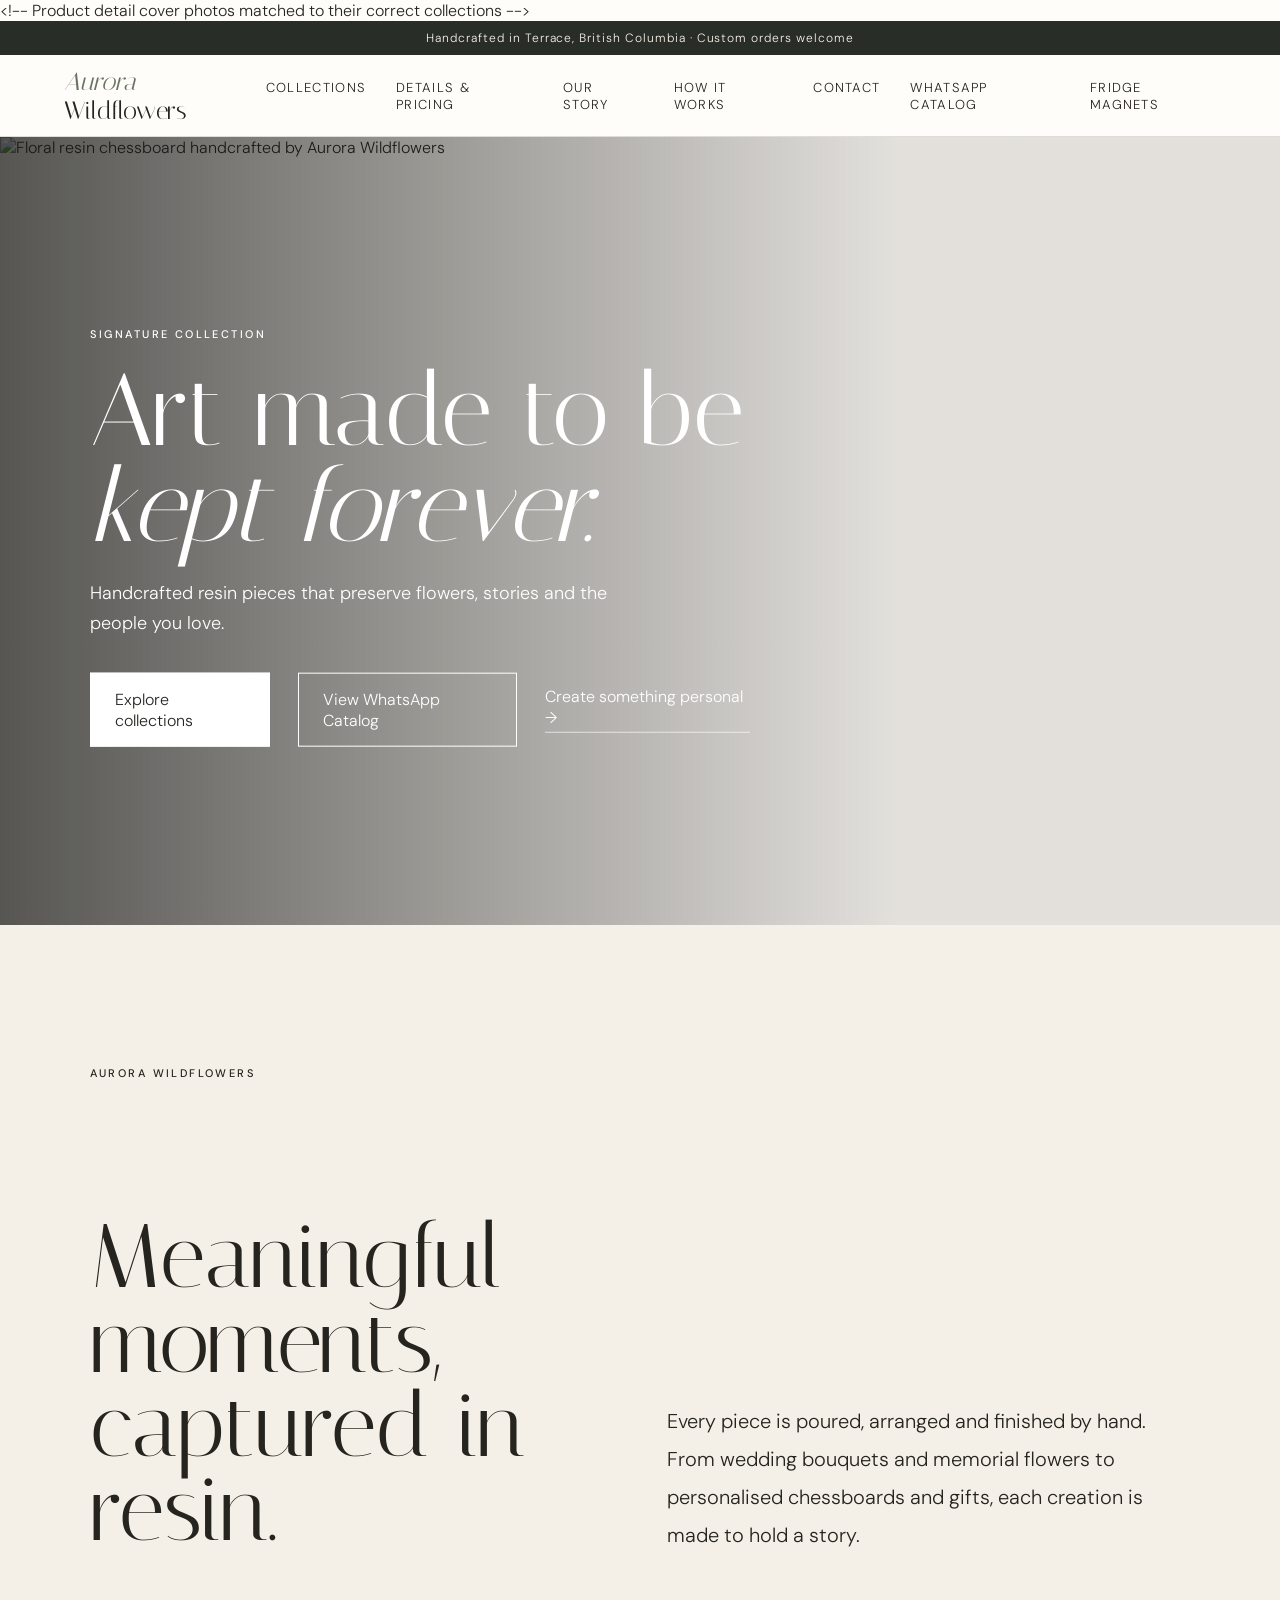
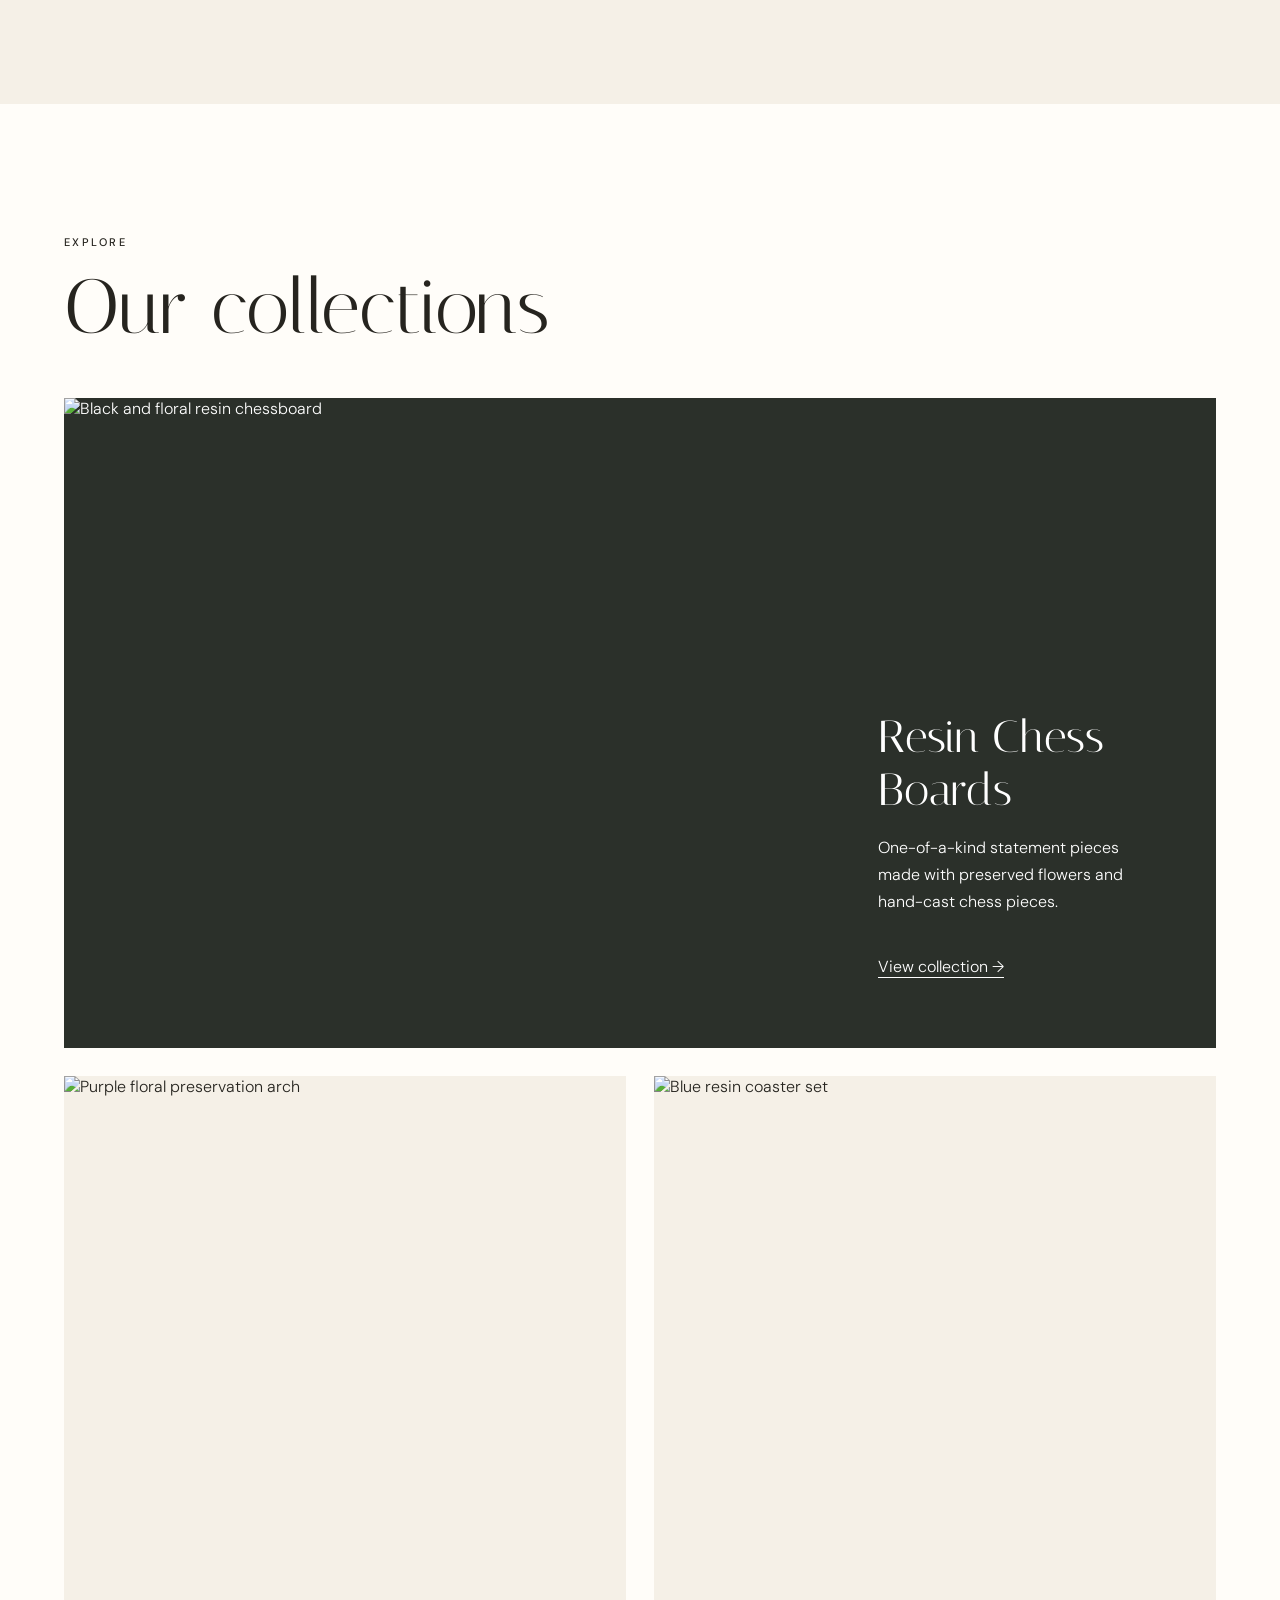
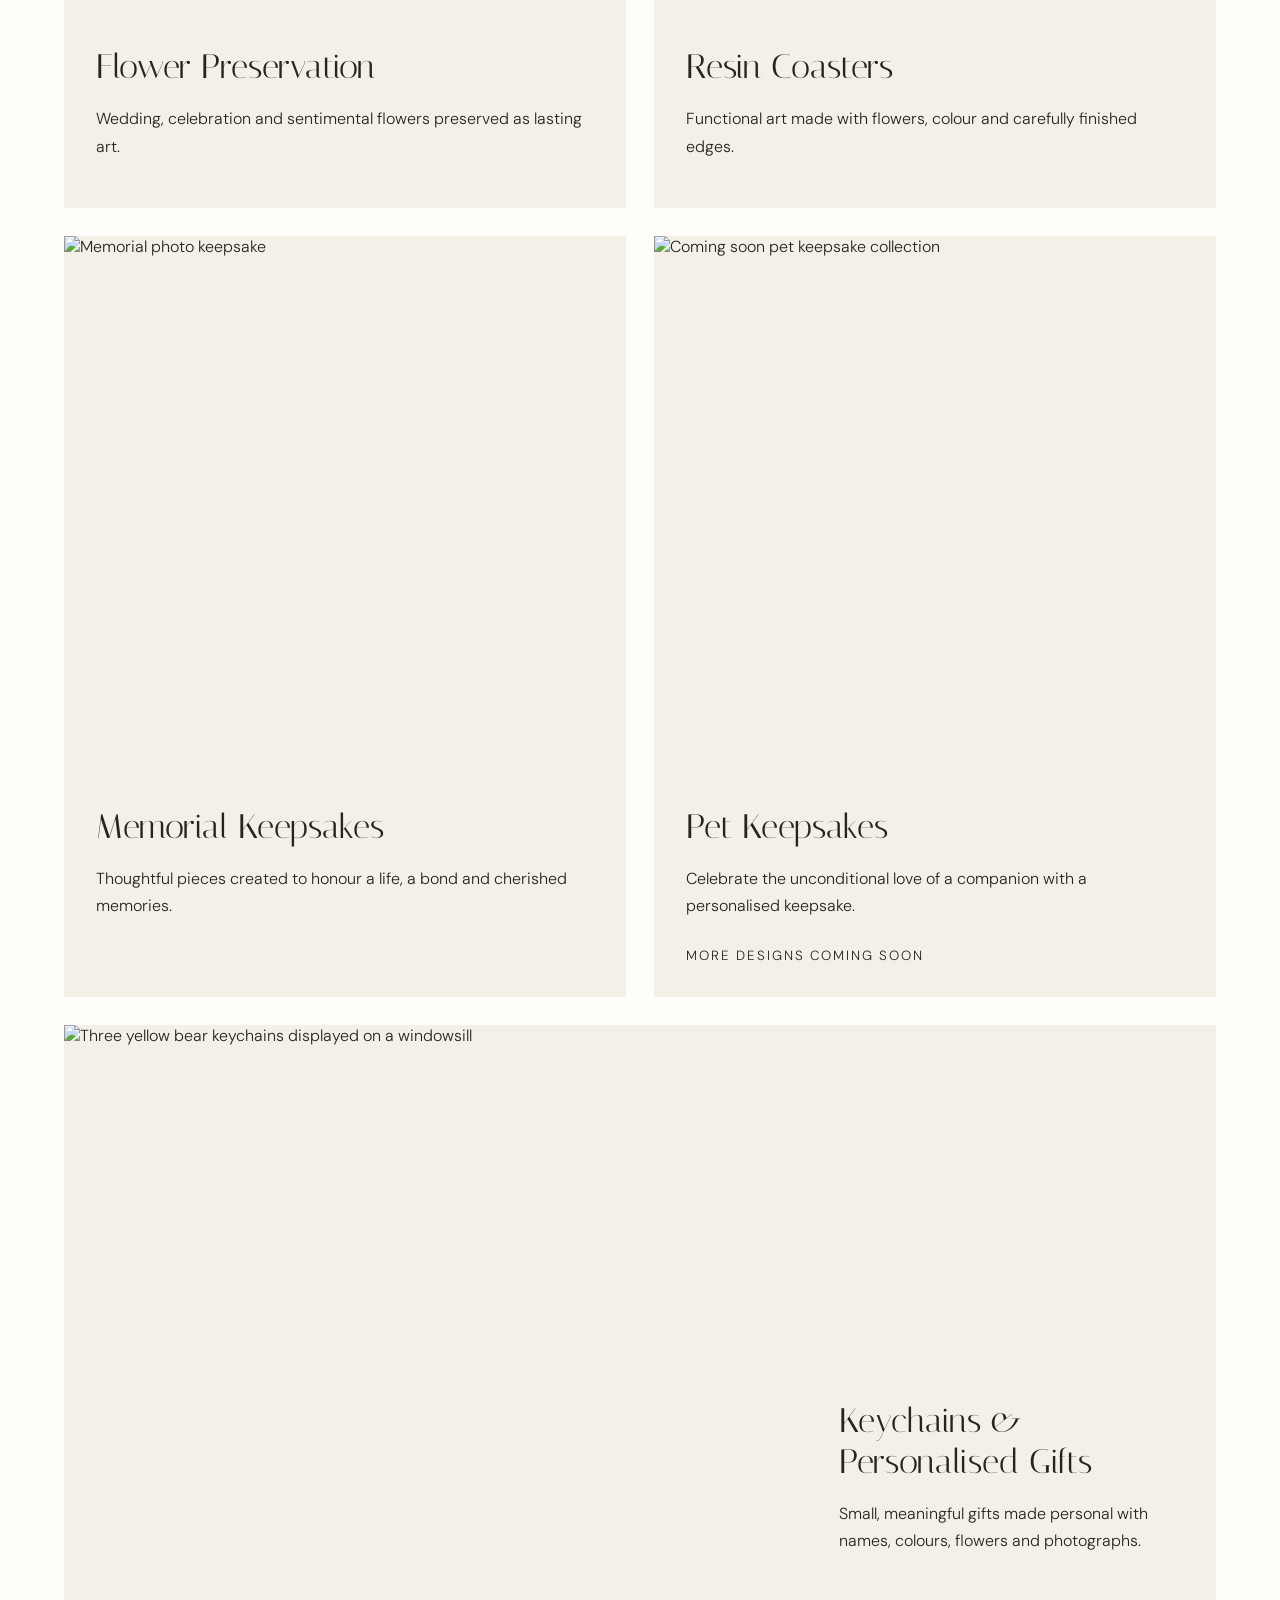
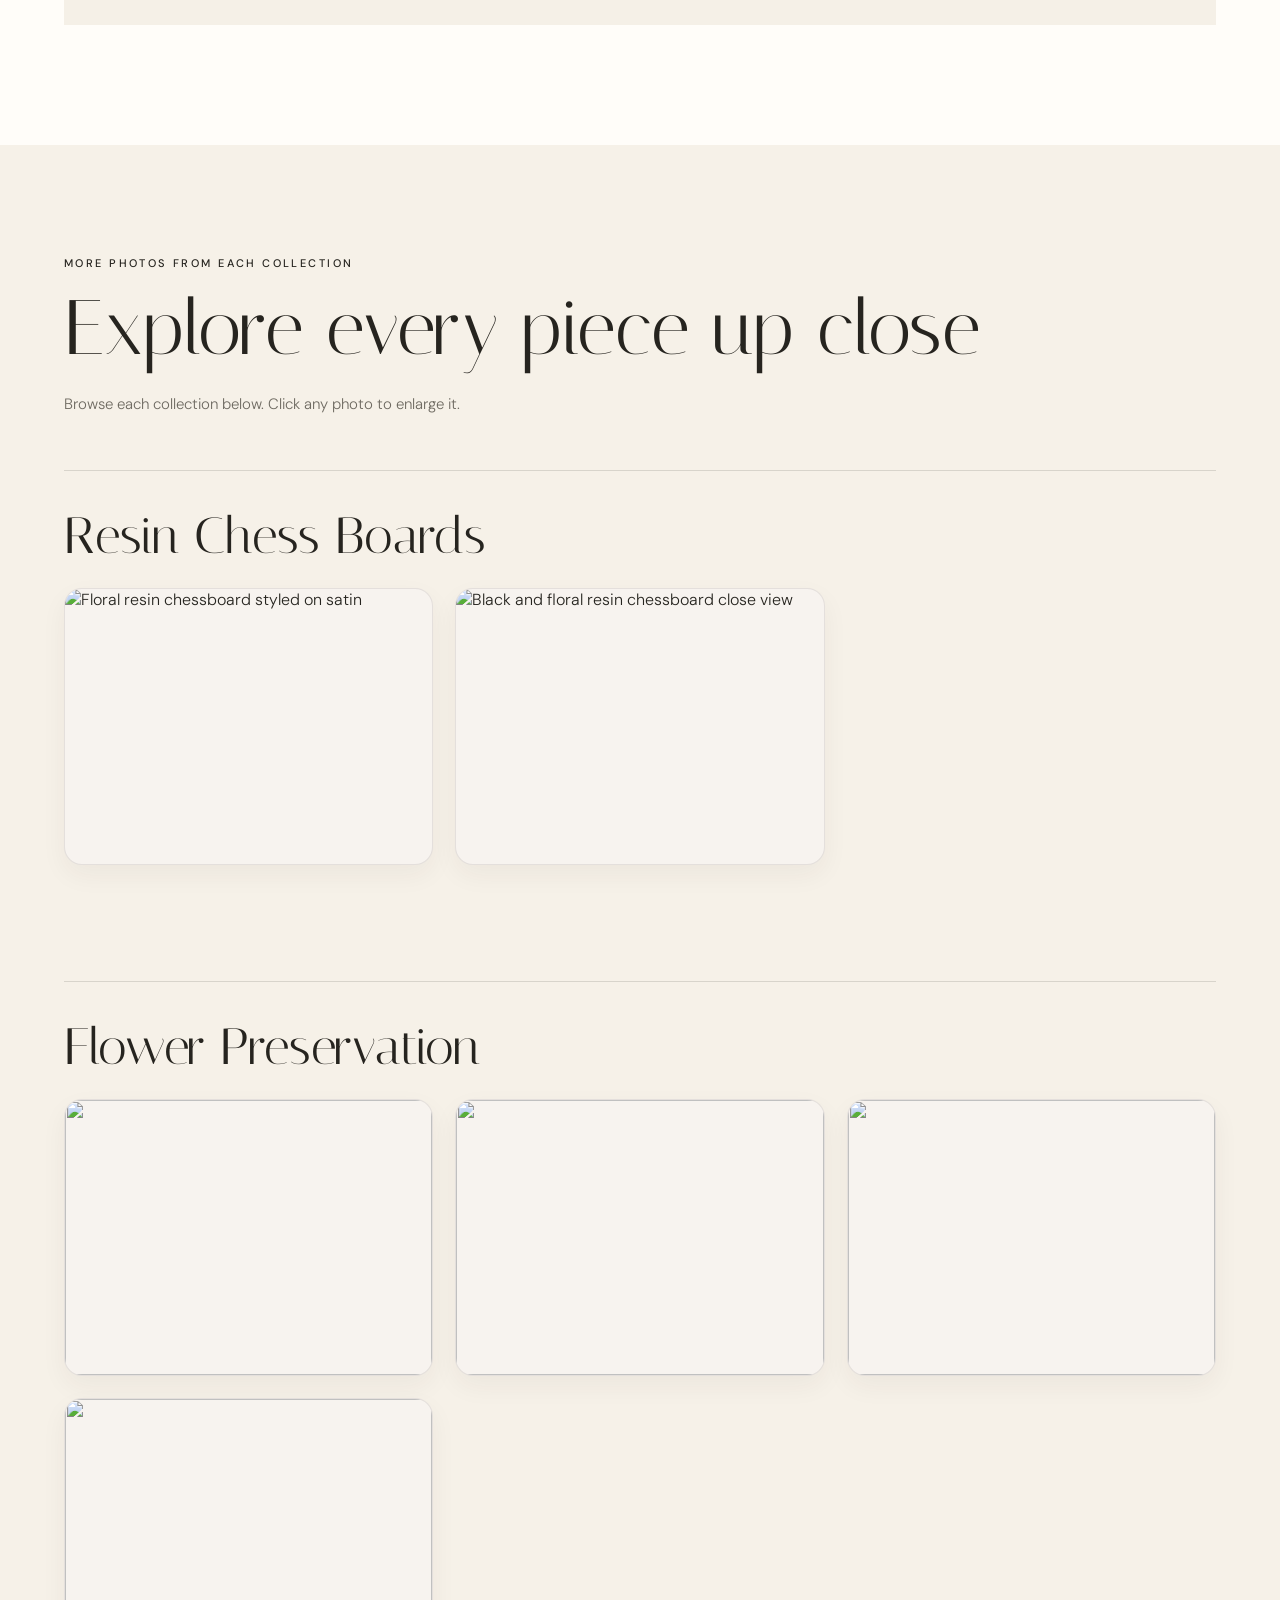
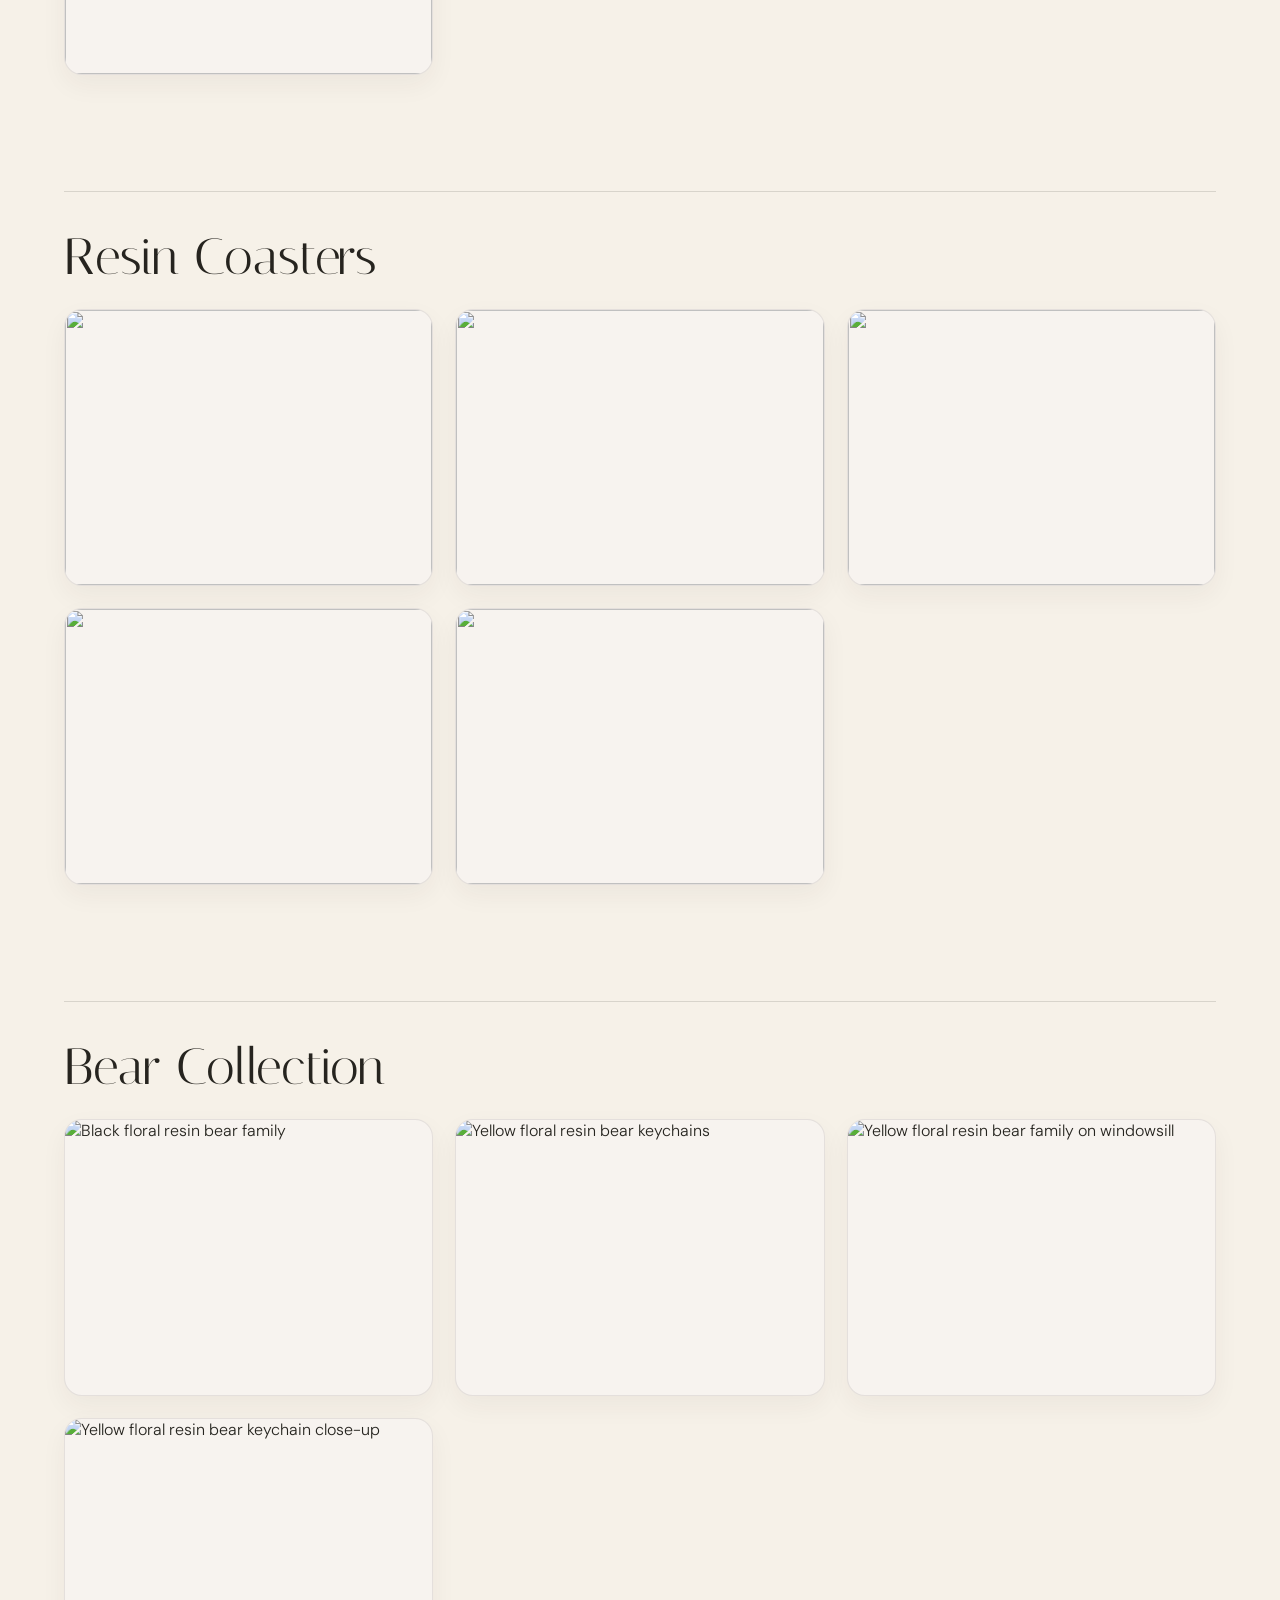
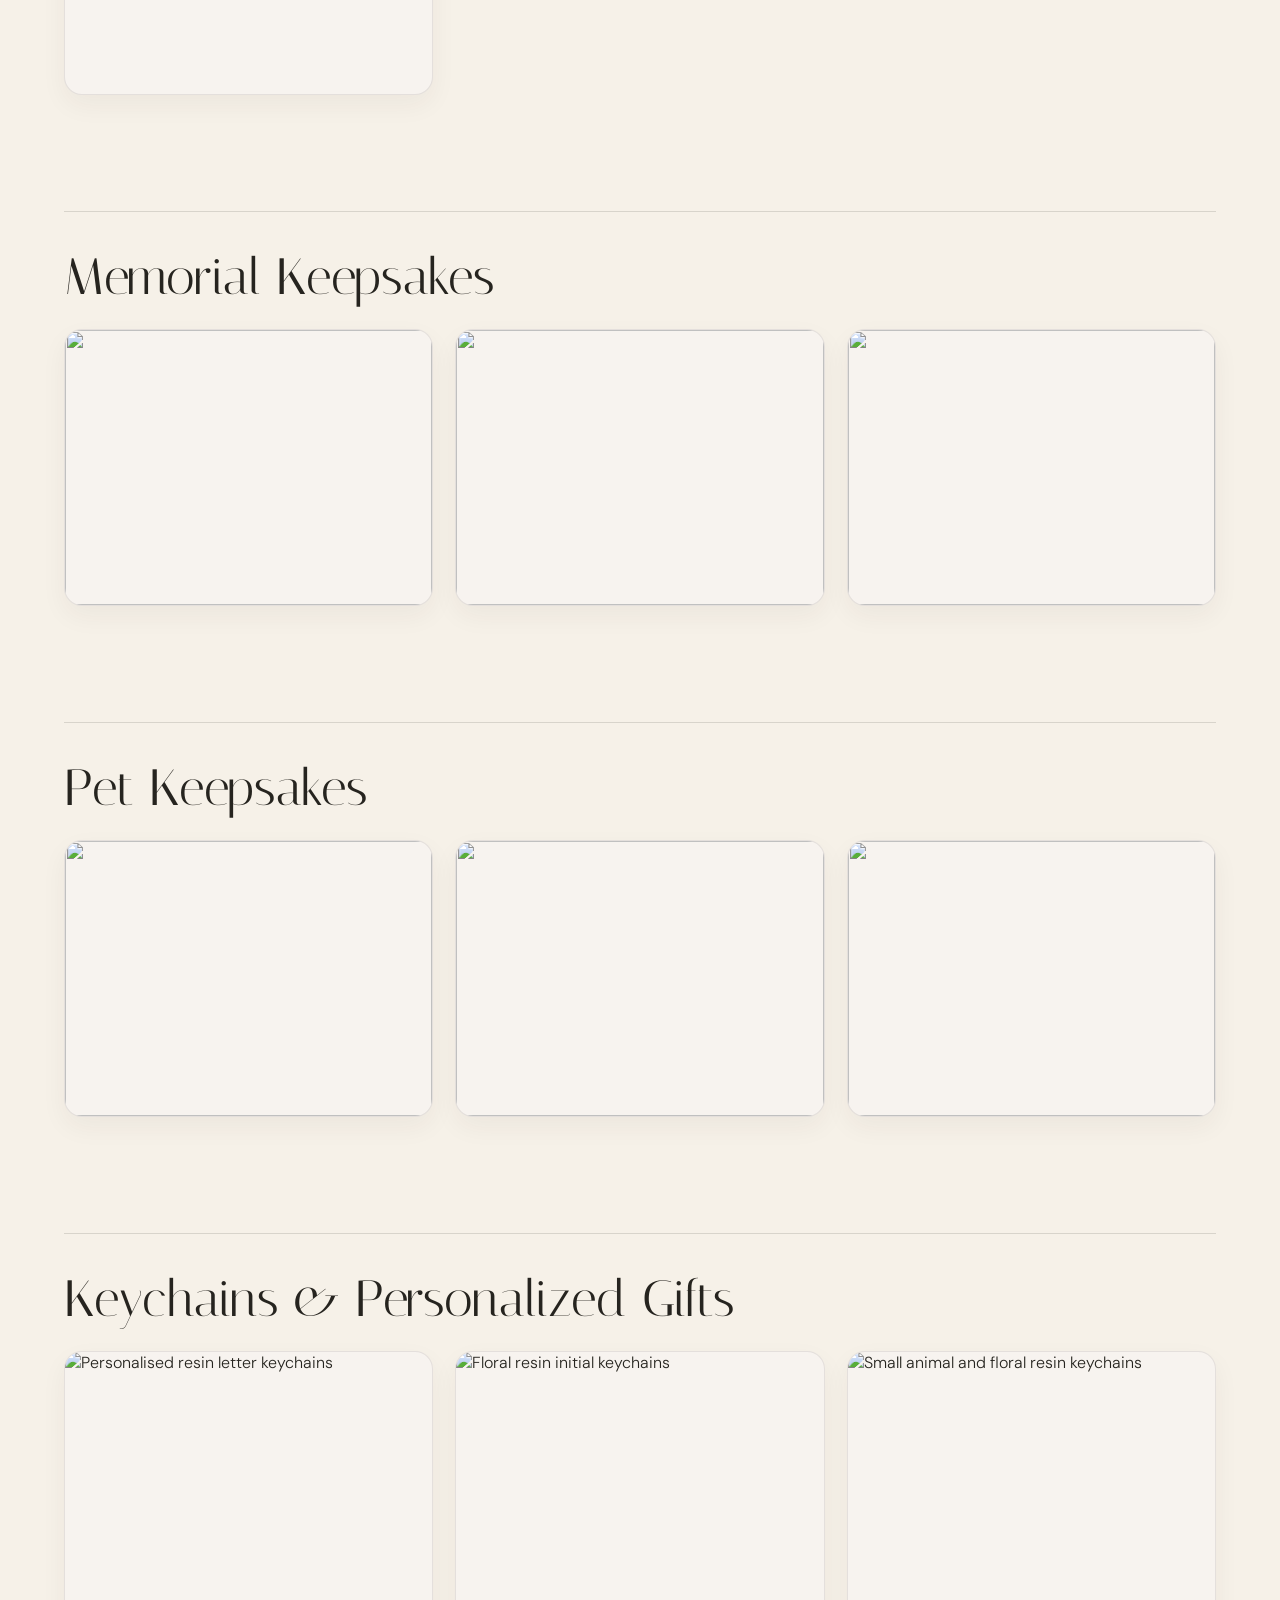
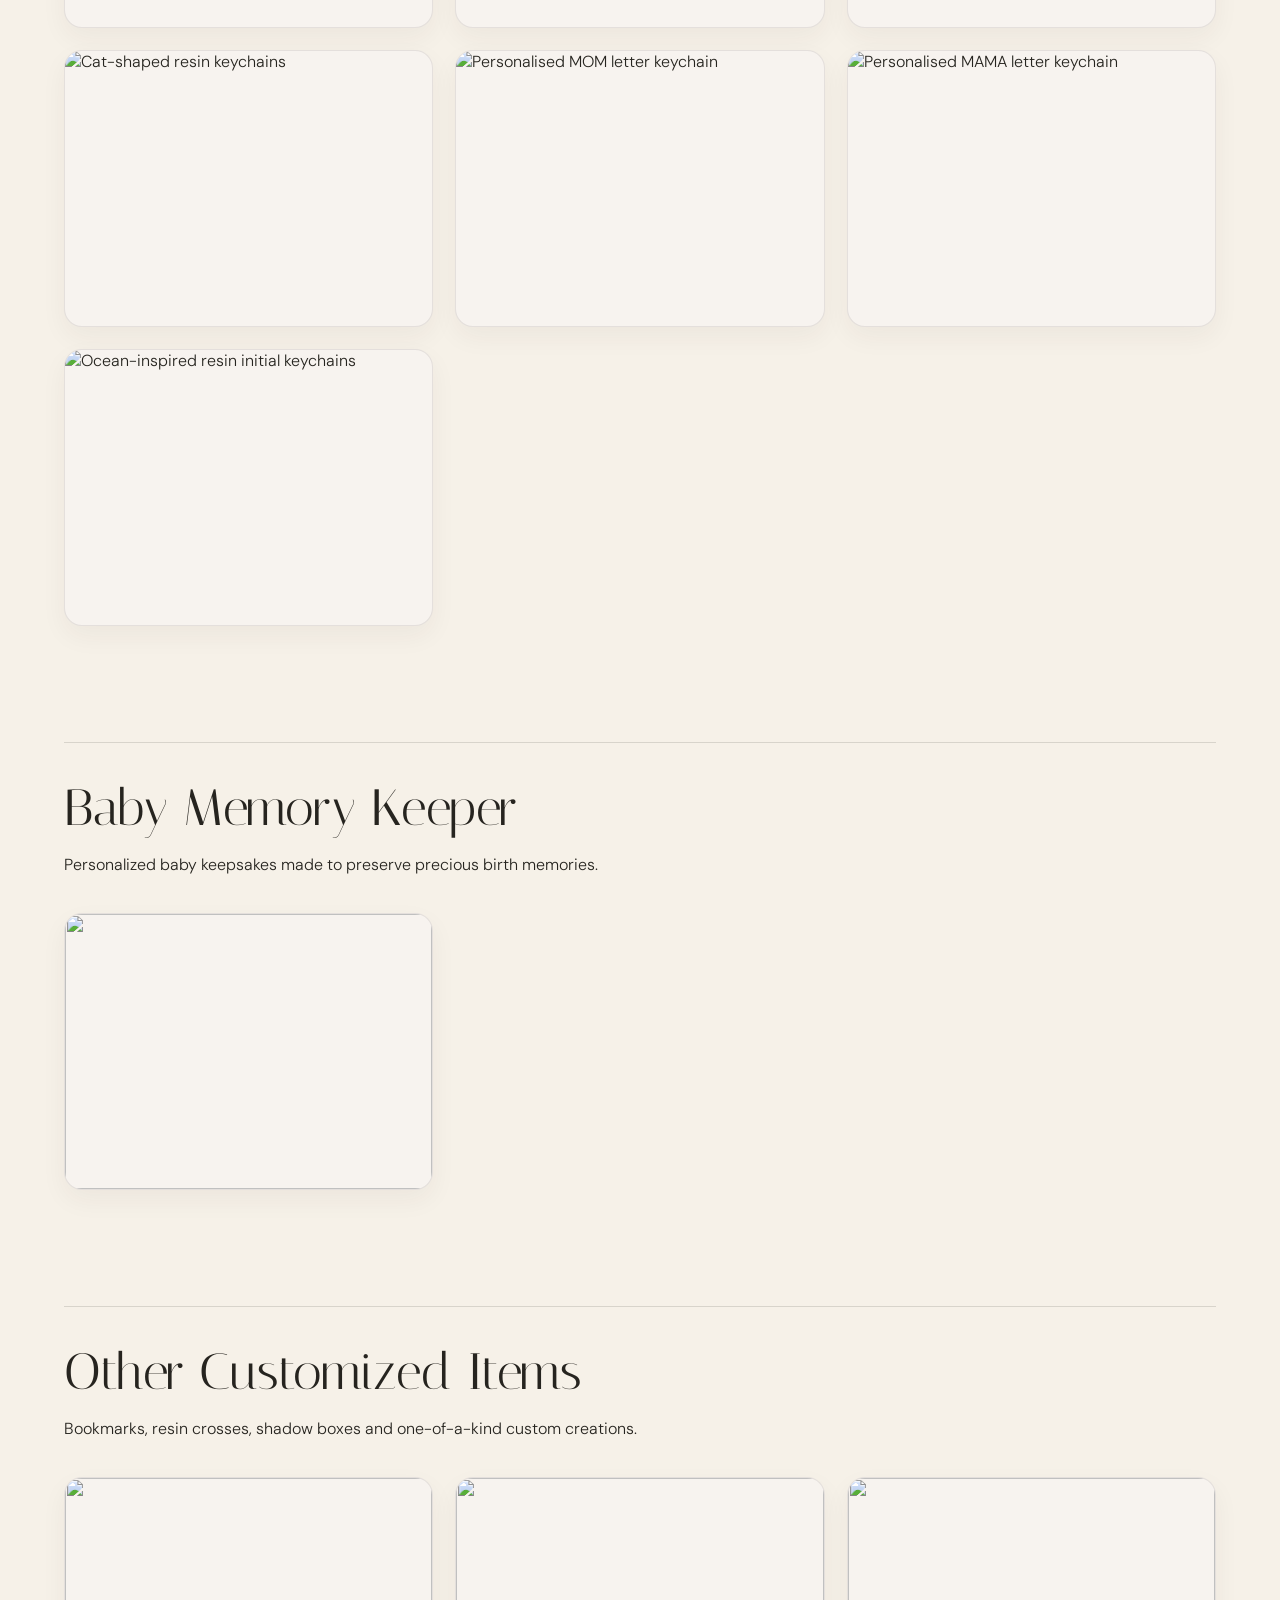
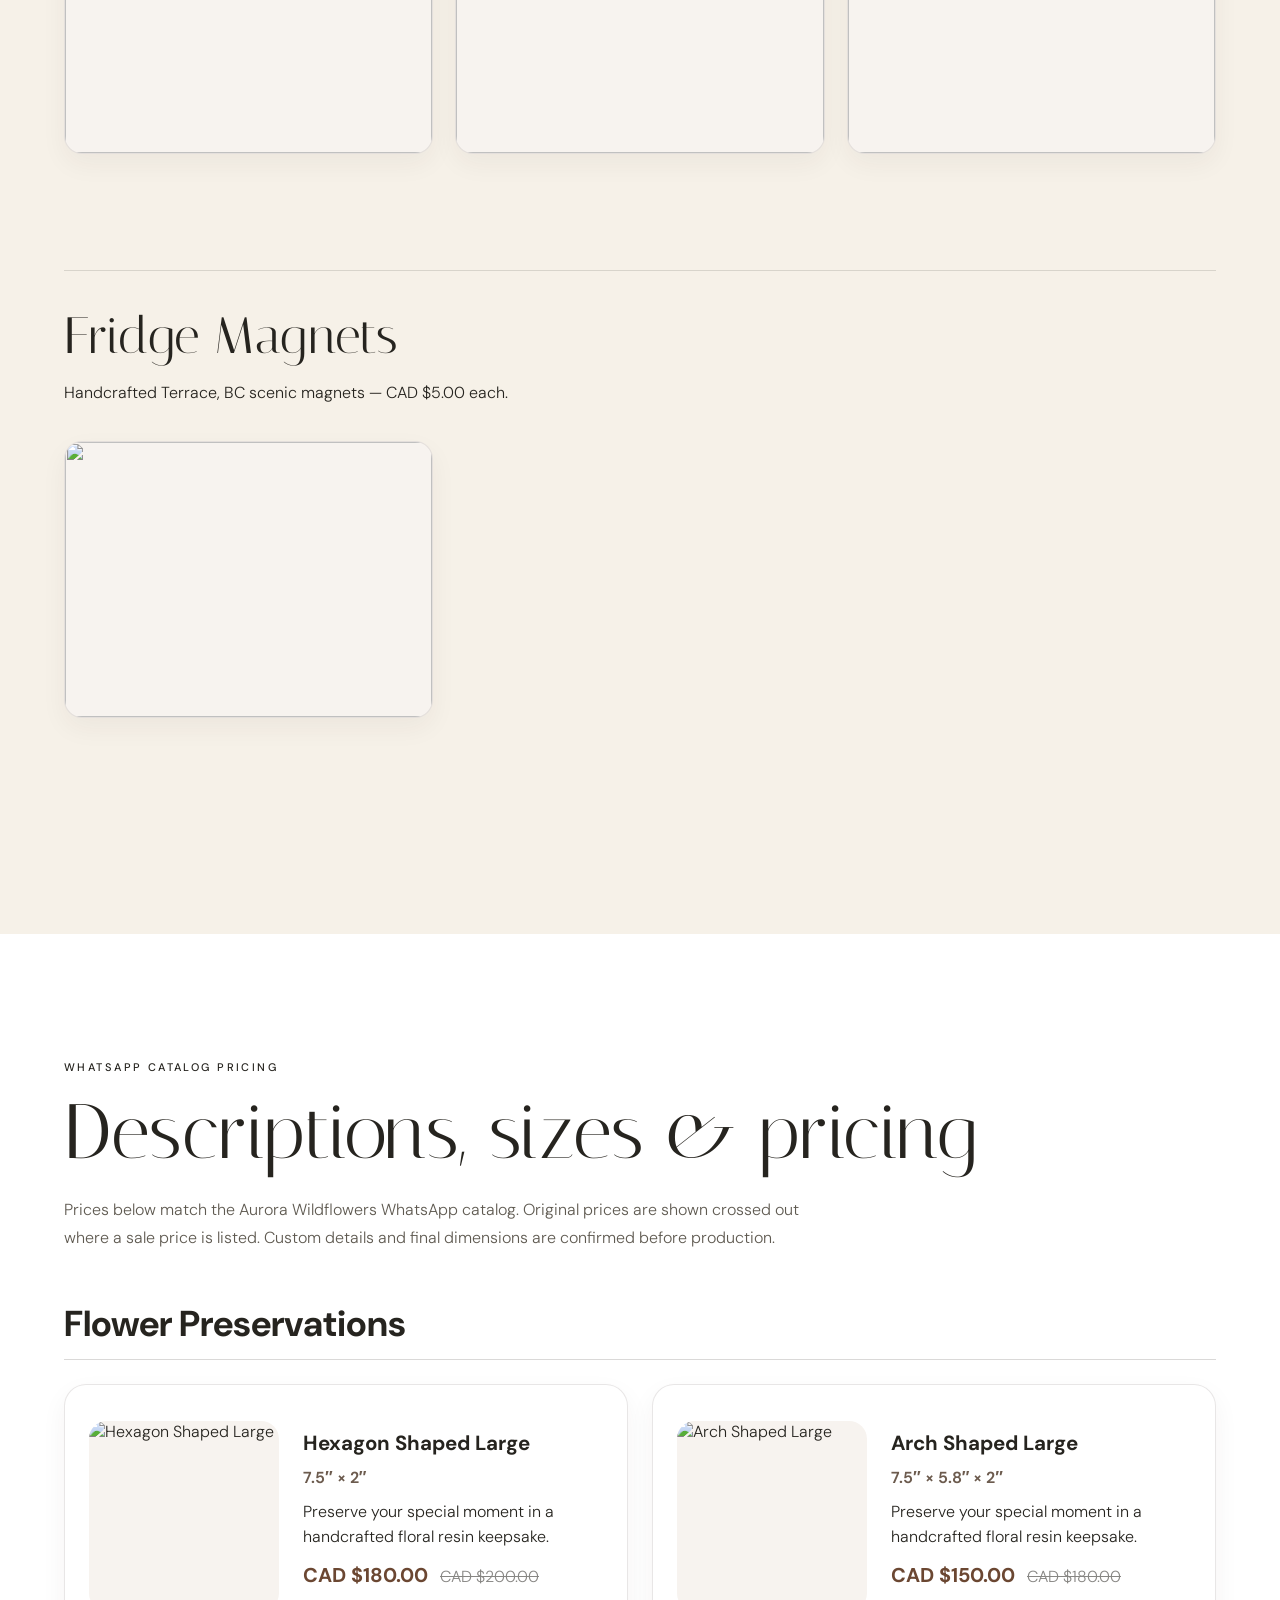
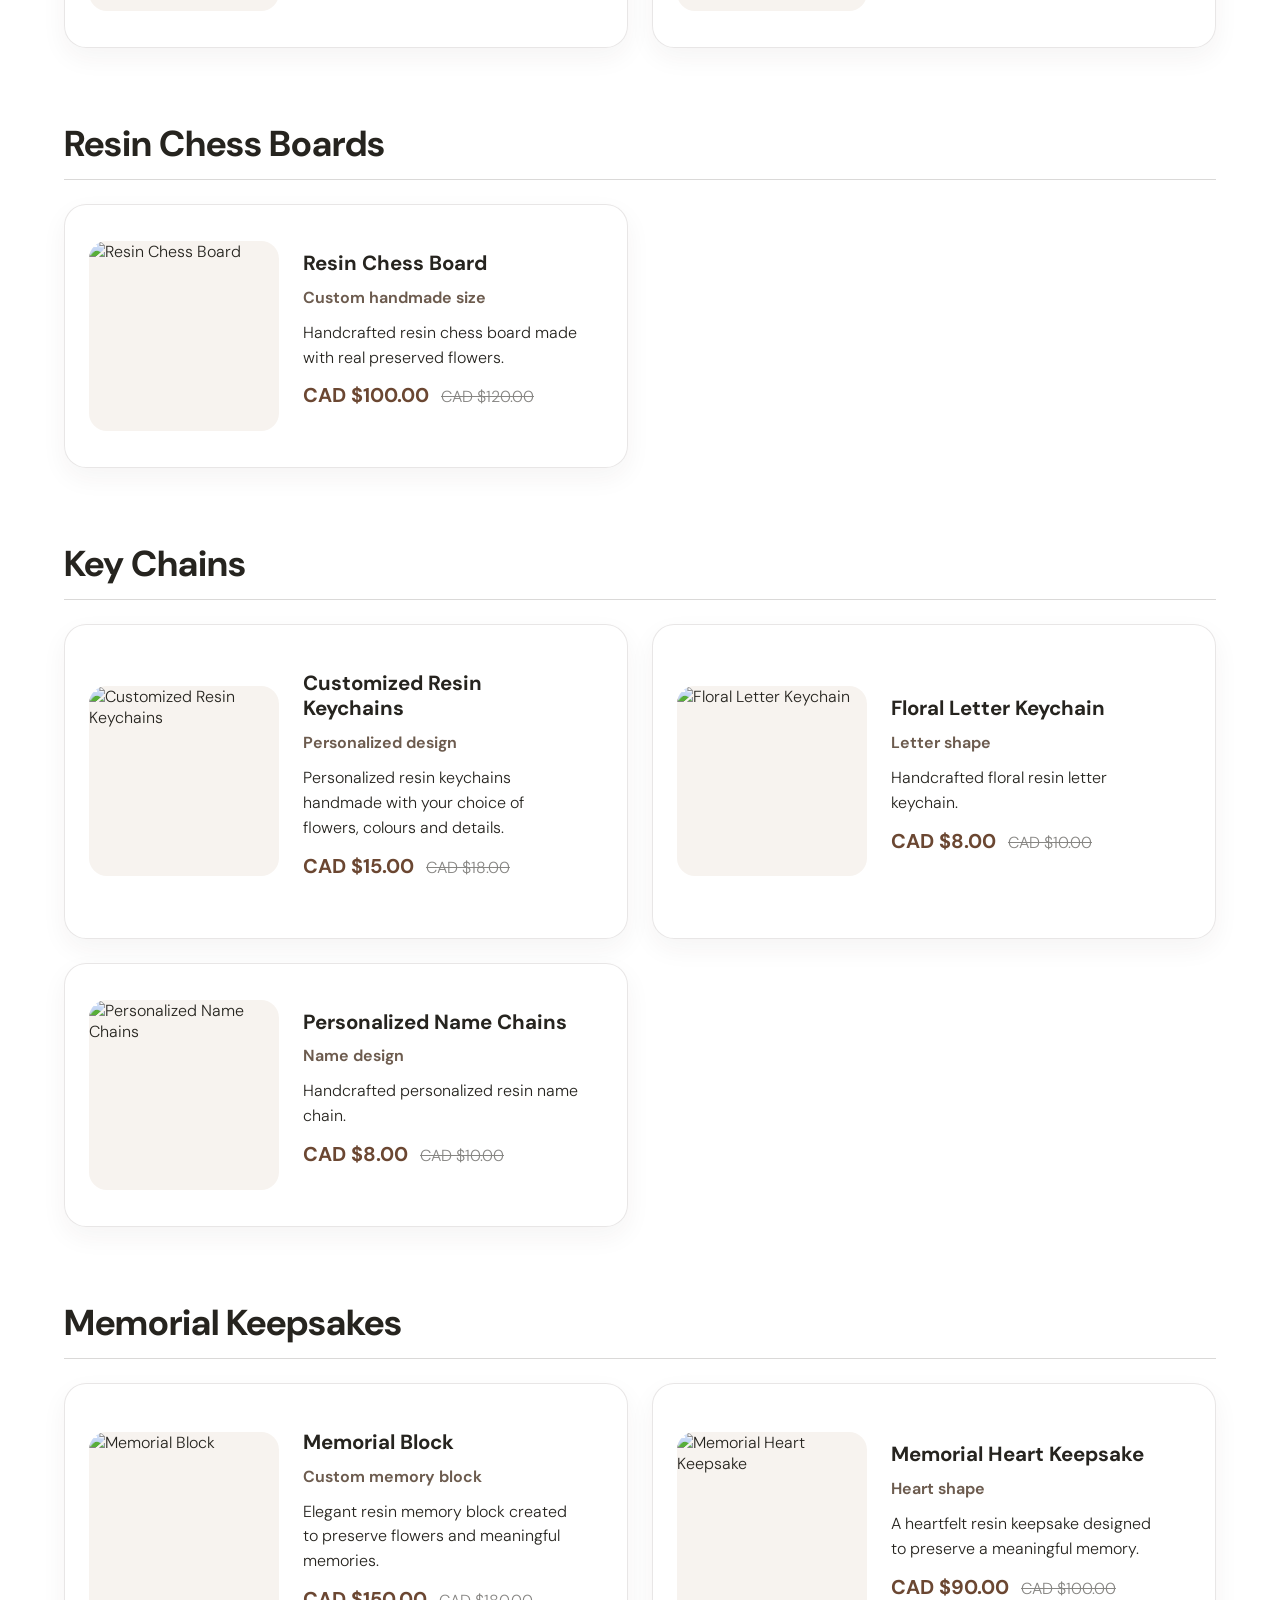
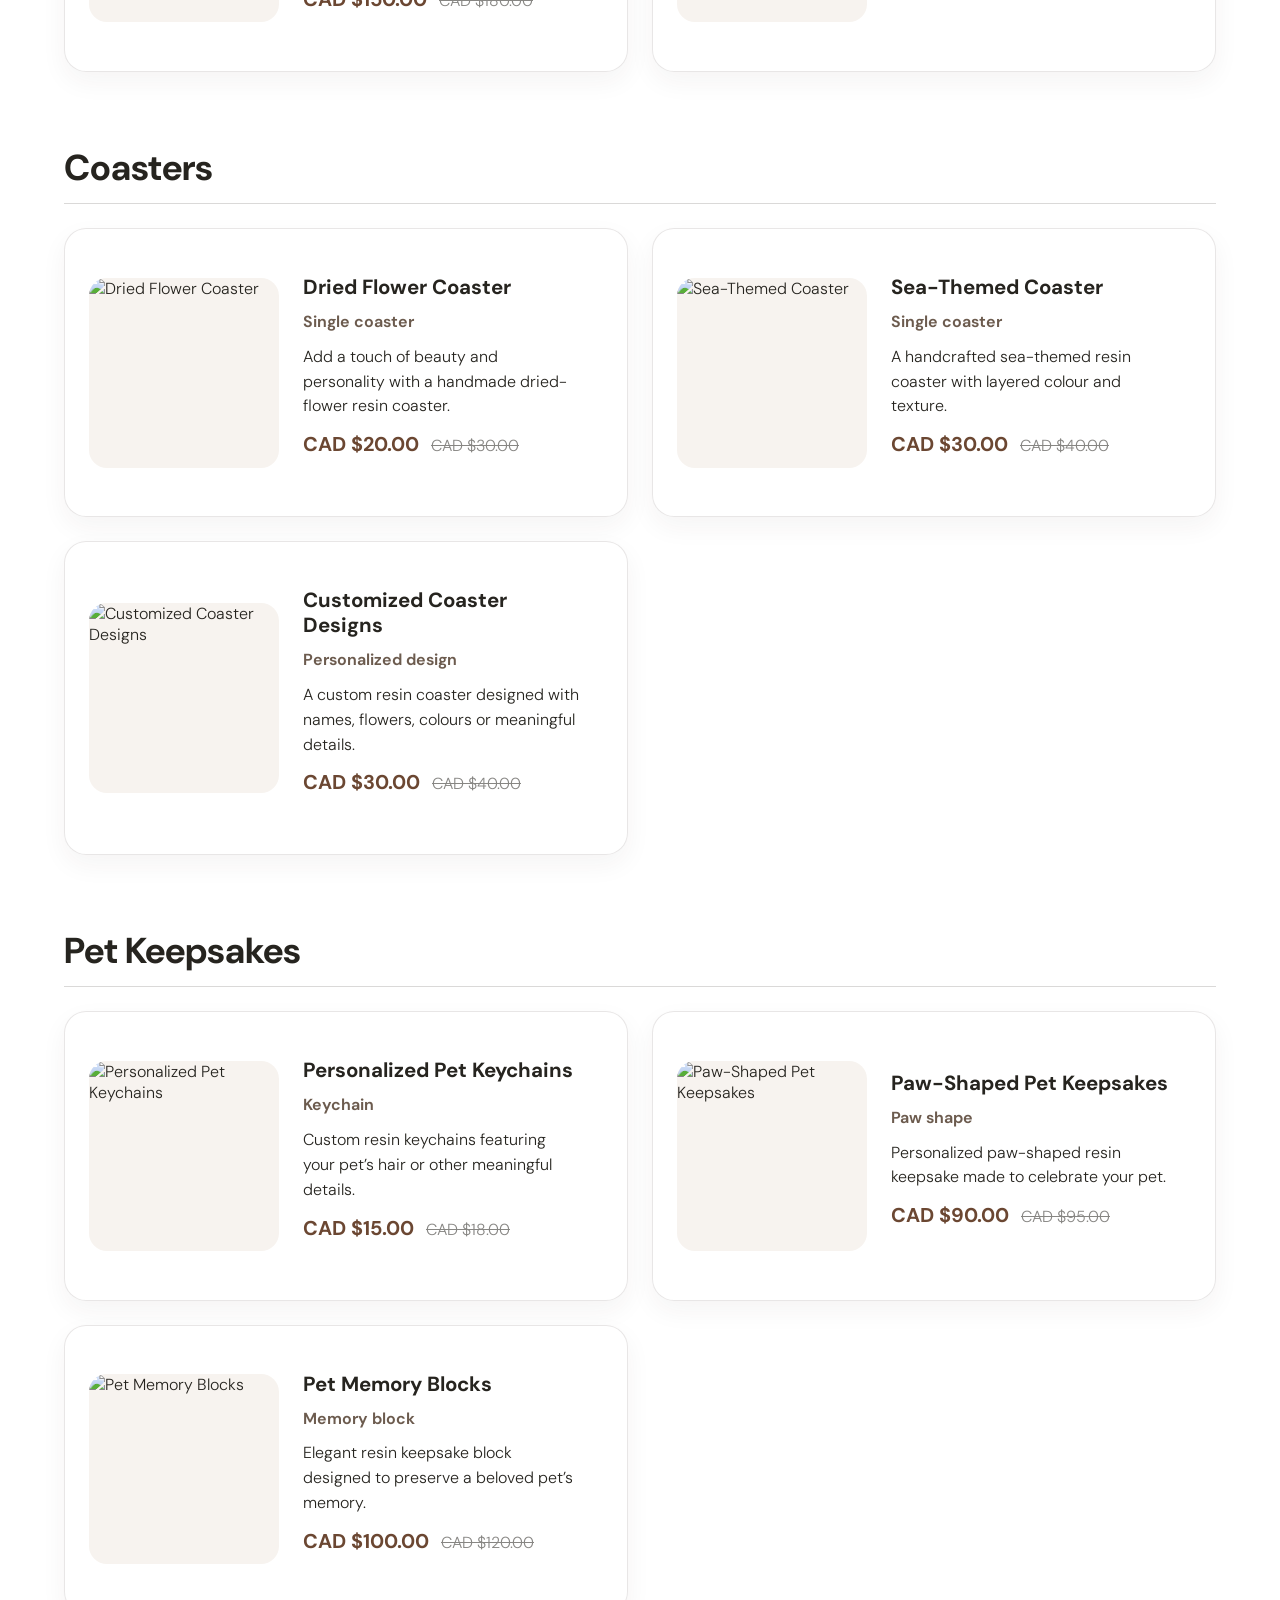
==== index.html @ a5415564 "Add files via upload latest chane" ====
<!DOCTYPE html>

<!DOCTYPE html>

<html lang="en-CA">
<head>
<meta charset="utf-8"/>
<meta content="width=device-width,initial-scale=1" name="viewport"/>
<title>Aurora Wildflowers | Resin Art &amp; WhatsApp Catalog</title>
<meta content="Aurora Wildflowers handcrafted resin art in Terrace, BC. Browse flower preservation, memorial keepsakes, chess boards, coasters, keychains and custom gifts, with direct access to the WhatsApp catalog." name="description"/>
<style>
@import url('https://fonts.googleapis.com/css2?family=DM+Sans:wght@300;400;500;600&family=Italiana&display=swap');
:root{--ink:#26241f;--cream:#f5f0e7;--paper:#fffdf9;--sage:#687261;--line:rgba(38,36,31,.15)}
*{box-sizing:border-box}html{scroll-behavior:smooth}body{margin:0;background:var(--paper);color:var(--ink);font-family:'DM Sans',Arial,sans-serif;font-weight:300}img{display:block;width:100%}a{color:inherit;text-decoration:none}.announcement{padding:9px 5vw;text-align:center;background:#292d28;color:#f9f4ea;font-size:12px;letter-spacing:.08em}.site-header{height:82px;padding:0 5vw;display:flex;align-items:center;justify-content:space-between;background:rgba(255,253,249,.94);position:sticky;top:0;z-index:20;border-bottom:1px solid var(--line);backdrop-filter:blur(12px)}.brand{font-family:'Italiana',Georgia,serif;font-size:25px}.brand span{font-style:italic;color:var(--sage)}nav{display:flex;gap:30px;font-size:13px;text-transform:uppercase;letter-spacing:.1em}nav a:hover{opacity:.55}.menu{display:none;border:0;background:none;font:inherit}.hero{position:relative;min-height:calc(100vh - 112px);overflow:hidden}.hero>img{height:calc(100vh - 112px);object-fit:cover;object-position:center}.hero-shade{position:absolute;inset:0;background:linear-gradient(90deg,rgba(21,20,17,.72),rgba(21,20,17,.12) 70%)}.hero-copy{position:absolute;left:7vw;top:50%;transform:translateY(-50%);max-width:660px;color:white}.eyebrow{text-transform:uppercase;letter-spacing:.22em;font-size:11px;font-weight:500}.hero h1,.intro h2,.section-head h2,.contact h2,.pet-coming h2{font-family:'Italiana',Georgia,serif;font-weight:400;line-height:.94;margin:22px 0}.hero h1{font-size:clamp(56px,8vw,118px)}.hero h1 em{font-weight:400}.hero-copy>p:not(.eyebrow){font-size:18px;max-width:520px;line-height:1.7}.actions{display:flex;align-items:center;gap:28px;margin-top:34px}.button{display:inline-block;padding:15px 24px;border:1px solid}.button.light{background:white;color:var(--ink);border-color:white}.button.dark{background:var(--ink);color:white;border-color:var(--ink)}.text-link{border-bottom:1px solid rgba(255,255,255,.65);padding-bottom:4px}.intro{padding:130px 7vw;display:grid;grid-template-columns:1fr 1.1fr;gap:8vw;align-items:end;background:var(--cream)}.intro .eyebrow{align-self:start}.intro h2{font-size:clamp(52px,7vw,92px);grid-column:1/2}.intro>p:last-child{grid-column:2;grid-row:1/3;font-size:20px;line-height:1.9;max-width:650px}.collections,.gallery,.process{padding:120px 5vw}.section-head{margin-bottom:55px}.section-head h2{font-size:clamp(48px,6vw,78px)}.feature-card{display:grid;grid-template-columns:1.45fr .75fr;background:#2b302a;color:white;margin-bottom:28px}.feature-card img{height:650px;object-fit:cover}.feature-card>div{padding:70px 55px;align-self:end}.feature-card span,.collection-card span{font-size:12px;letter-spacing:.2em}.feature-card h3,.collection-card h3{font-family:'Italiana',Georgia,serif;font-size:45px;font-weight:400;margin:18px 0}.feature-card p,.collection-card p{line-height:1.7}.feature-card a{display:inline-block;margin-top:25px;border-bottom:1px solid}.collection-grid{display:grid;grid-template-columns:repeat(2,1fr);gap:28px}.collection-card{background:var(--cream);overflow:hidden}.collection-card img{height:520px;object-fit:cover;transition:transform .7s}.collection-card:hover img{transform:scale(1.025)}.collection-card>div{padding:32px}.collection-card h3{font-size:34px}.collection-card small{display:inline-block;margin-top:12px;text-transform:uppercase;letter-spacing:.14em}.collection-card.wide{grid-column:1/-1;display:grid;grid-template-columns:1.25fr .75fr}.collection-card.wide img{height:600px}.collection-card.wide>div{align-self:end;padding:55px}.process{background:#2b302a;color:white}.steps{display:grid;grid-template-columns:repeat(3,1fr);gap:1px;background:rgba(255,255,255,.2)}.steps>div{background:#2b302a;padding:45px}.steps b{font-size:12px;letter-spacing:.18em}.steps h3{font-family:'Italiana',Georgia,serif;font-size:30px;font-weight:400}.steps p{line-height:1.75;color:rgba(255,255,255,.75)}.masonry{columns:3;column-gap:18px}.masonry img{margin-bottom:18px;break-inside:avoid;cursor:zoom-in;transition:opacity .25s}.masonry img:hover{opacity:.8}.pet-coming{margin:0 5vw 120px;background:var(--cream);display:grid;grid-template-columns:1fr 1fr;align-items:center}.pet-coming>div{padding:70px}.pet-coming h2{font-size:62px}.pet-coming p{line-height:1.7}.pet-coming img{height:520px;object-fit:cover}.contact{text-align:center;padding:130px 5vw;background:#d9d3c4}.contact h2{font-size:clamp(52px,7vw,96px);max-width:900px;margin:25px auto}.contact>p:not(.eyebrow){max-width:680px;margin:0 auto 35px;line-height:1.8}footer{padding:55px 5vw;display:flex;align-items:center;justify-content:space-between;border-top:1px solid var(--line);font-size:13px}.lightbox{position:fixed;inset:0;background:rgba(0,0,0,.92);z-index:100;display:none;align-items:center;justify-content:center;padding:5vw}.lightbox.open{display:flex}.lightbox img{max-width:90vw;max-height:88vh;width:auto}.lightbox button{position:absolute;right:25px;top:14px;color:white;background:none;border:0;font-size:45px;cursor:pointer}.hero-copy{animation:heroRise .9s ease both}@keyframes heroRise{from{opacity:0;transform:translateY(-46%)}to{opacity:1;transform:translateY(-50%)}}
@media(max-width:800px){.site-header{height:68px}.brand{font-size:21px}.menu{display:block}nav{display:none;position:absolute;top:68px;left:0;right:0;background:var(--paper);padding:25px 5vw;flex-direction:column;border-bottom:1px solid var(--line)}nav.open{display:flex}.hero,.hero>img{min-height:78vh;height:78vh}.hero-copy{left:7vw;right:7vw}.hero h1{font-size:56px}.hero-copy>p:not(.eyebrow){font-size:15px}.actions{align-items:flex-start;flex-direction:column;gap:18px}.intro{display:block;padding:85px 7vw}.intro>p:last-child{font-size:17px}.feature-card,.collection-grid,.collection-card.wide,.pet-coming{display:block}.feature-card img,.collection-card img,.collection-card.wide img,.pet-coming img{height:390px}.feature-card>div,.collection-card.wide>div,.pet-coming>div{padding:35px}.feature-card h3{font-size:37px}.collection-grid{display:grid;grid-template-columns:1fr}.collection-card.wide{grid-column:auto}.steps{grid-template-columns:1fr}.masonry{columns:2}.collections,.gallery,.process{padding:80px 5vw}.pet-coming{margin-bottom:80px}.pet-coming h2{font-size:46px}footer{align-items:flex-start;flex-direction:column;gap:12px}}

/* Premium motion */
.hero>img{animation:heroZoom 12s ease-in-out infinite alternate;will-change:transform}
.collection-card{transition:transform .35s ease,box-shadow .35s ease}
.collection-card:hover{transform:translateY(-8px);box-shadow:0 18px 40px rgba(0,0,0,.18)}
.scroll-reveal{opacity:0;transform:translateY(28px);transition:opacity .7s ease,transform .7s ease}
.scroll-reveal.visible{opacity:1;transform:none}
@keyframes heroZoom{from{transform:scale(1)}to{transform:scale(1.06)}}
@media (prefers-reduced-motion:reduce){*{scroll-behavior:auto!important}.hero>img,.hero-copy{animation:none!important}.scroll-reveal{opacity:1;transform:none;transition:none}}


.products{padding:120px 5vw;background:#fff}.products-note{max-width:780px;line-height:1.75;margin:-28px 0 48px;color:#5f5a51}.product-grid{display:grid;grid-template-columns:repeat(3,1fr);gap:22px}.product-card{border:1px solid var(--line);background:var(--paper);display:flex;flex-direction:column;min-height:100%}.product-card img{height:330px;object-fit:cover}.product-body{padding:28px;display:flex;flex-direction:column;flex:1}.product-body h3{font-family:'Italiana',Georgia,serif;font-size:31px;font-weight:400;margin:8px 0 12px}.product-body>p{line-height:1.7;margin:0 0 20px}.details{border-top:1px solid var(--line);margin-top:auto}.detail-row{display:grid;grid-template-columns:92px 1fr;gap:12px;padding:12px 0;border-bottom:1px solid var(--line);font-size:14px;line-height:1.5}.detail-row strong{font-weight:600}.product-actions{display:flex;gap:12px;flex-wrap:wrap;margin-top:22px}.product-actions .button{padding:12px 16px;font-size:13px}.price-note{padding:18px 20px;background:var(--cream);margin-top:34px;font-size:13px;line-height:1.65;border-left:3px solid var(--sage)}

@media(max-width:1000px){.product-grid{grid-template-columns:repeat(2,1fr)}}@media(max-width:650px){.product-grid{grid-template-columns:1fr}.products{padding:80px 5vw}.product-card img{height:300px}}

.collection-galleries{padding:100px 5vw;background:#f6f1e8}.gallery-note{max-width:760px;margin:-28px 0 52px;color:#6e6a61;font-size:15px;line-height:1.8}.collection-gallery-block{padding:34px 0 48px;border-top:1px solid rgba(38,36,31,.14)}.collection-gallery-title{display:flex;align-items:end;justify-content:space-between;gap:20px;margin-bottom:20px}.collection-gallery-title h3{margin:0;font-family:'Italiana',Georgia,serif;font-size:clamp(30px,4vw,52px);font-weight:400}.collection-gallery-title span{font-size:12px;letter-spacing:.12em;text-transform:uppercase;color:#777268}.collection-photo-grid{display:grid;grid-template-columns:repeat(12,1fr);gap:16px}.collection-photo{margin:0;grid-column:span 4;background:#fff;border-radius:2px;overflow:hidden;box-shadow:0 14px 34px rgba(42,36,27,.09);cursor:zoom-in;transition:transform .35s ease,box-shadow .35s ease}.collection-photo:nth-child(5n+1){grid-column:span 6}.collection-photo:nth-child(5n+2){grid-column:span 6}.collection-photo img{height:330px;object-fit:cover;transition:transform .55s ease}.collection-photo:hover{transform:translateY(-5px);box-shadow:0 22px 46px rgba(42,36,27,.14)}.collection-photo:hover img{transform:scale(1.025)}.collection-photo figcaption{padding:13px 15px 15px;font-size:13px;color:#5f5b53;line-height:1.45}.photo-lightbox{position:fixed;inset:0;z-index:9999;background:rgba(20,19,17,.94);display:none;align-items:center;justify-content:center;padding:28px}.photo-lightbox.open{display:flex}.photo-lightbox img{max-width:min(1100px,92vw);max-height:82vh;width:auto;border-radius:2px;box-shadow:0 30px 80px rgba(0,0,0,.5)}.photo-lightbox button{position:absolute;top:22px;right:24px;border:0;background:rgba(255,255,255,.12);color:#fff;width:44px;height:44px;border-radius:50%;font-size:24px;cursor:pointer}.photo-lightbox p{position:absolute;bottom:18px;left:24px;right:24px;text-align:center;color:#fff;font-size:14px}
@media(max-width:900px){.collection-photo,.collection-photo:nth-child(5n+1),.collection-photo:nth-child(5n+2){grid-column:span 6}.collection-photo img{height:280px}}
@media(max-width:600px){.collection-galleries{padding:72px 20px}.collection-gallery-title{align-items:start;flex-direction:column;gap:6px}.collection-photo,.collection-photo:nth-child(5n+1),.collection-photo:nth-child(5n+2){grid-column:1/-1}.collection-photo img{height:300px}.gallery-note{margin-top:-18px}}

/* Final WhatsApp catalog and pricing layout */
.catalog-pricing{padding-top:clamp(72px,9vw,120px)}
.catalog-group{margin:0 auto 54px;max-width:1180px}
.catalog-group-head{border-bottom:1px solid rgba(53,47,42,.18);margin-bottom:22px;padding-bottom:12px}
.catalog-group-head h3{font-size:clamp(1.5rem,3vw,2.25rem);margin:0}
.catalog-item-grid{display:grid;grid-template-columns:repeat(2,minmax(0,1fr));gap:20px}
.catalog-item{background:#fff;border:1px solid rgba(53,47,42,.12);border-radius:22px;display:grid;grid-template-columns:155px 1fr;gap:20px;overflow:hidden;box-shadow:0 10px 30px rgba(53,47,42,.06)}
.catalog-item img{width:100%;height:100%;min-height:190px;object-fit:cover}
.catalog-item-body{padding:22px 22px 22px 0;align-self:center}
.catalog-item h4{font-size:1.28rem;margin:0 0 7px}
.catalog-item p{margin:7px 0;line-height:1.55}
.catalog-size{font-weight:650;color:#6c5b4e}
.catalog-price{display:flex;align-items:baseline;gap:12px;margin-top:14px!important}
.catalog-price strong{font-size:1.25rem;color:#6b4732}
.catalog-price del{opacity:.55}
.catalog-cta{max-width:1180px;margin:24px auto 0;padding:28px;border-radius:24px;background:rgba(225,211,194,.45);text-align:center}
.catalog-cta .button,.contact .button{margin:8px 5px}
.button.outline{background:transparent;border:1px solid currentColor;color:inherit}
footer a{color:inherit;text-decoration:underline;text-underline-offset:4px}
@media(max-width:820px){.catalog-item-grid{grid-template-columns:1fr}.catalog-item{grid-template-columns:120px 1fr}.catalog-item img{min-height:165px}.catalog-item-body{padding:18px 16px 18px 0}}
@media(max-width:520px){.catalog-item{grid-template-columns:1fr}.catalog-item img{height:220px}.catalog-item-body{padding:18px}.catalog-price{flex-wrap:wrap}}
</style>

&lt;!-- Product detail cover photos matched to their correct collections --&gt;
<style>
.collection-gallery-title span, .collection-photo figcaption { display:none !important; }
.collection-photo { margin:0; }
.collection-photo img { display:block; width:100%; height:100%; object-fit:cover; }
</style><style>
/* ===== Final alignment fix ===== */

/* Keep each pricing section as a normal full-width block. */
.catalog-group {
  display: block !important;
  width: 100% !important;
  margin: 0 0 72px !important;
}

.catalog-group-head {
  display: block !important;
  width: 100% !important;
  margin: 0 0 24px !important;
}

/* The actual card wrapper is catalog-item-grid. */
.catalog-item-grid {
  display: grid !important;
  grid-template-columns: repeat(2, minmax(0, 1fr)) !important;
  gap: 24px !important;
  width: 100% !important;
}

/* Equal, non-overlapping product cards. */
.catalog-item {
  display: grid !important;
  grid-template-columns: 190px minmax(0, 1fr) !important;
  align-items: center !important;
  gap: 24px !important;
  width: 100% !important;
  min-width: 0 !important;
  min-height: 238px !important;
  padding: 24px !important;
  border: 1px solid rgba(66,55,48,.12) !important;
  border-radius: 22px !important;
  background: rgba(255,255,255,.92) !important;
  box-shadow: 0 10px 26px rgba(55,42,34,.05) !important;
  overflow: hidden !important;
}

.catalog-item-media {
  width: 190px !important;
  min-width: 190px !important;
  height: 190px !important;
  display: flex !important;
  align-items: center !important;
  justify-content: center !important;
  overflow: hidden !important;
  border-radius: 18px !important;
  background: #f7f3ef !important;
}

.catalog-item-media img {
  width: 100% !important;
  height: 100% !important;
  display: block !important;
  object-fit: contain !important;
  object-position: center !important;
}

.catalog-item-content {
  min-width: 0 !important;
  align-self: center !important;
}

.catalog-item-content h3,
.catalog-item-content h4 {
  margin: 0 0 10px !important;
  line-height: 1.22 !important;
}

.catalog-item-content p {
  margin: 0 0 10px !important;
  line-height: 1.55 !important;
  overflow-wrap: anywhere !important;
}

/* Fridge magnets: one card should span the full section width. */
#fridge-magnets-pricing .catalog-item-grid {
  grid-template-columns: 1fr !important;
}

#fridge-magnets-pricing .catalog-item {
  grid-template-columns: 300px minmax(0, 1fr) !important;
  min-height: 270px !important;
}

#fridge-magnets-pricing .catalog-item-media {
  width: 300px !important;
  min-width: 300px !important;
  height: 220px !important;
}

/* The real gallery wrapper is collection-photo-grid. */
.collection-photo-grid,
.collection-gallery-grid {
  display: grid !important;
  grid-template-columns: repeat(3, minmax(0, 1fr)) !important;
  gap: 22px !important;
  width: 100% !important;
  align-items: stretch !important;
}

.collection-photo-grid > *,
.collection-gallery-grid > * {
  min-width: 0 !important;
  width: 100% !important;
  max-width: none !important;
}

/* Both old figure photos and new button photos get identical large frames. */
.collection-photo,
.gallery-photo {
  display: block !important;
  width: 100% !important;
  max-width: none !important;
  min-width: 0 !important;
  aspect-ratio: 4 / 3 !important;
  height: auto !important;
  margin: 0 !important;
  padding: 0 !important;
  overflow: hidden !important;
  border: 1px solid rgba(66,55,48,.10) !important;
  border-radius: 18px !important;
  background: #f7f3ef !important;
  box-shadow: 0 10px 26px rgba(55,42,34,.05) !important;
}

.collection-photo img,
.gallery-photo img {
  display: block !important;
  width: 100% !important;
  height: 100% !important;
  max-width: none !important;
  object-fit: contain !important;
  object-position: center !important;
}

/* Coaster photos can fill their frames naturally. */
.collection-gallery-block:has(h3:nth-of-type(1)) .collection-photo img {
  object-position: center !important;
}

.collection-gallery-block {
  margin-bottom: 68px !important;
}

.collection-gallery-title {
  margin-bottom: 22px !important;
}

/* Tablet */
@media (max-width: 1080px) {
  .catalog-item-grid {
    grid-template-columns: 1fr !important;
  }

  .catalog-item,
  #fridge-magnets-pricing .catalog-item {
    grid-template-columns: 190px minmax(0, 1fr) !important;
  }

  #fridge-magnets-pricing .catalog-item-media {
    width: 190px !important;
    min-width: 190px !important;
    height: 190px !important;
  }

  .collection-photo-grid,
  .collection-gallery-grid {
    grid-template-columns: repeat(2, minmax(0, 1fr)) !important;
  }
}

/* Mobile */
@media (max-width: 680px) {
  .catalog-item,
  #fridge-magnets-pricing .catalog-item {
    grid-template-columns: 1fr !important;
    gap: 18px !important;
    padding: 18px !important;
  }

  .catalog-item-media,
  #fridge-magnets-pricing .catalog-item-media {
    width: 100% !important;
    min-width: 0 !important;
    height: auto !important;
    aspect-ratio: 4 / 3 !important;
  }

  .collection-photo-grid,
  .collection-gallery-grid {
    grid-template-columns: 1fr !important;
    gap: 16px !important;
  }
}
</style><style>
/* Uniform gallery sizing correction */
.collection-photo,
.gallery-photo {
  grid-column: auto !important;
  width: 100% !important;
  aspect-ratio: 4 / 3 !important;
  height: auto !important;
  overflow: hidden !important;
}
.collection-photo img,
.gallery-photo img {
  width: 100% !important;
  height: 100% !important;
  object-fit: cover !important;
  object-position: center !important;
}
</style></head>
<body>
<div class="announcement">Handcrafted in Terrace, British Columbia · Custom orders welcome</div>
<header class="site-header">
<a class="brand" href="#top"><span>Aurora</span> Wildflowers</a>
<button aria-label="Open menu" class="menu">Menu</button>
<nav>
<a href="#collections">Collections</a><a href="#products">Details &amp; Pricing</a><a href="#story">Our story</a><a href="#process">How it works</a><a href="#contact">Contact</a>
<a class="nav-catalog" href="https://wa.me/c/16728339631" rel="noopener" target="_blank">WhatsApp Catalog</a><a href="#fridge-magnets">Fridge Magnets</a></nav>
</header>
<main id="top">
<section class="hero">
<img alt="Floral resin chessboard handcrafted by Aurora Wildflowers" src="images/image-001.jpg"/>
<div class="hero-shade"></div>
<div class="hero-copy reveal">
<p class="eyebrow">Signature collection</p>
<h1>Art made to be<br/><em>kept forever.</em></h1>
<p>Handcrafted resin pieces that preserve flowers, stories and the people you love.</p>
<div class="actions"><a class="button light" href="#collections">Explore collections</a><a class="button outline" href="https://wa.me/c/16728339631" rel="noopener" target="_blank">View WhatsApp Catalog</a><a class="text-link" href="#contact">Create something personal →</a></div>
</div>
</section>
<section class="intro" id="story">
<p class="eyebrow">Aurora Wildflowers</p>
<h2>Meaningful moments,<br/>captured in resin.</h2>
<p>Every piece is poured, arranged and finished by hand. From wedding bouquets and memorial flowers to personalised chessboards and gifts, each creation is made to hold a story.</p>
</section>
<section class="collections" id="collections">
<div class="section-head"><p class="eyebrow">Explore</p><h2>Our collections</h2></div>
<article class="feature-card chess">
<img alt="Black and floral resin chessboard" src="images/image-002.jpg"/>
<div><h3>Resin Chess Boards</h3><p>One-of-a-kind statement pieces made with preserved flowers and hand-cast chess pieces.</p><a href="#gallery">View collection →</a></div>
</article>
<div class="collection-grid">
<article class="collection-card"><img alt="Purple floral preservation arch" src="images/image-003.jpg"/><div><h3>Flower Preservation</h3><p>Wedding, celebration and sentimental flowers preserved as lasting art.</p></div></article>
<article class="collection-card"><img alt="Blue resin coaster set" src="images/image-004.jpg"/><div><h3>Resin Coasters</h3><p>Functional art made with flowers, colour and carefully finished edges.</p></div></article>
<article class="collection-card"><img alt="Memorial photo keepsake" src="images/image-005.jpg"/><div><h3>Memorial Keepsakes</h3><p>Thoughtful pieces created to honour a life, a bond and cherished memories.</p></div></article>
<article class="collection-card"><img alt="Coming soon pet keepsake collection" src="images/image-006.jpg"/><div><h3>Pet Keepsakes</h3><p>Celebrate the unconditional love of a companion with a personalised keepsake.</p><small>More designs coming soon</small></div></article>
<article class="collection-card wide"><img alt="Three yellow bear keychains displayed on a windowsill" src="images/image-007.jpg"/><div><h3>Keychains &amp; Personalised Gifts</h3><p>Small, meaningful gifts made personal with names, colours, flowers and photographs.</p></div></article>
</div>
</section>
<section class="collection-galleries" id="collection-galleries"><div class="section-head"><p class="eyebrow">More photos from each collection</p><h2>Explore every piece up close</h2></div><p class="gallery-note">Browse each collection below. Click any photo to enlarge it.</p><div class="collection-gallery-block"><div class="collection-gallery-title"><h3>Resin Chess Boards</h3></div><div class="collection-photo-grid"><figure class="collection-photo"><img alt="Floral resin chessboard styled on satin" loading="lazy" src="images/image-008.jpg" tabindex="0"/></figure><figure class="collection-photo"><img alt="Black and floral resin chessboard close view" loading="lazy" src="images/image-009.jpg" tabindex="0"/></figure></div></div><div class="collection-gallery-block"><div class="collection-gallery-title"><h3>Flower Preservation</h3></div><div class="collection-photo-grid"><button aria-label="Open Flower Preservation photo 1" class="gallery-photo" type="button"><img alt="" loading="lazy" src="images/image-010.jpg"/></button><button aria-label="Open Flower Preservation photo 2" class="gallery-photo" type="button"><img alt="" loading="lazy" src="images/image-011.jpg"/></button><button aria-label="Open Flower Preservation photo 3" class="gallery-photo" type="button"><img alt="" loading="lazy" src="images/image-012.jpg"/></button><button aria-label="Open Flower Preservation photo 4" class="gallery-photo" type="button"><img alt="" loading="lazy" src="images/image-013.jpg"/></button></div></div><div class="collection-gallery-block"><div class="collection-gallery-title"><h3>Resin Coasters</h3></div><div class="collection-photo-grid"><button aria-label="Open Resin Coasters photo 1" class="gallery-photo" type="button"><img alt="" loading="lazy" src="images/image-014.jpg"/></button><button aria-label="Open Resin Coasters photo 2" class="gallery-photo" type="button"><img alt="" loading="lazy" src="images/image-015.jpg"/></button><button aria-label="Open Resin Coasters photo 3" class="gallery-photo" type="button"><img alt="" loading="lazy" src="images/image-016.jpg"/></button><button aria-label="Open Resin Coasters photo 4" class="gallery-photo" type="button"><img alt="" loading="lazy" src="images/image-017.jpg"/></button><button aria-label="Open Resin Coasters photo 5" class="gallery-photo" type="button"><img alt="" loading="lazy" src="images/image-018.jpg"/></button></div></div><div class="collection-gallery-block"><div class="collection-gallery-title"><h3>Bear Collection</h3></div><div class="collection-photo-grid"><figure class="collection-photo"><img alt="Black floral resin bear family" loading="lazy" src="images/image-019.jpg"/></figure><figure class="collection-photo"><img alt="Yellow floral resin bear keychains" loading="lazy" src="images/image-020.jpg"/></figure><figure class="collection-photo"><img alt="Yellow floral resin bear family on windowsill" loading="lazy" src="images/image-021.jpg"/></figure><figure class="collection-photo"><img alt="Yellow floral resin bear keychain close-up" loading="lazy" src="images/image-022.jpg"/></figure></div></div><div class="collection-gallery-block"><div class="collection-gallery-title"><h3>Memorial Keepsakes</h3></div><div class="collection-photo-grid"><button aria-label="Open Memorial Keepsakes photo 1" class="gallery-photo" type="button"><img alt="" loading="lazy" src="images/image-023.jpg"/></button><button aria-label="Open Memorial Keepsakes photo 2" class="gallery-photo" type="button"><img alt="" loading="lazy" src="images/image-024.jpg"/></button><button aria-label="Open Memorial Keepsakes photo 3" class="gallery-photo" type="button"><img alt="" loading="lazy" src="images/image-025.jpg"/></button></div></div><div class="collection-gallery-block"><div class="collection-gallery-title"><h3>Pet Keepsakes</h3></div><div class="collection-photo-grid"><button aria-label="Open Pet Keepsakes photo 1" class="gallery-photo" type="button"><img alt="" loading="lazy" src="images/image-026.jpg"/></button><button aria-label="Open Pet Keepsakes photo 2" class="gallery-photo" type="button"><img alt="" loading="lazy" src="images/image-027.jpg"/></button><button aria-label="Open Pet Keepsakes photo 3" class="gallery-photo" type="button"><img alt="" loading="lazy" src="images/image-028.jpg"/></button></div></div><div class="collection-gallery-block"><div class="collection-gallery-title"><h3>Keychains &amp; Personalized Gifts</h3></div><div class="collection-photo-grid"><figure class="collection-photo"><img alt="Personalised resin letter keychains" loading="lazy" src="images/image-029.jpg" tabindex="0"/></figure><figure class="collection-photo"><img alt="Floral resin initial keychains" loading="lazy" src="images/image-030.jpg" tabindex="0"/></figure><figure class="collection-photo"><img alt="Small animal and floral resin keychains" loading="lazy" src="images/image-031.jpg" tabindex="0"/></figure><figure class="collection-photo"><img alt="Cat-shaped resin keychains" loading="lazy" src="images/image-032.jpg" tabindex="0"/></figure><figure class="collection-photo"><img alt="Personalised MOM letter keychain" loading="lazy" src="images/image-033.jpg" tabindex="0"/></figure><figure class="collection-photo"><img alt="Personalised MAMA letter keychain" loading="lazy" src="images/image-034.jpg" tabindex="0"/></figure><figure class="collection-photo"><img alt="Ocean-inspired resin initial keychains" loading="lazy" src="images/image-035.jpg" tabindex="0"/></figure></div></div><div class="collection-gallery-block" id="baby-memory-keeper"><div class="collection-gallery-title"><div><h3>Baby Memory Keeper</h3><p>Personalized baby keepsakes made to preserve precious birth memories.</p></div></div><div class="collection-gallery-grid"><button aria-label="Open Baby Memory Keeper photo 1" class="gallery-photo" type="button"><img alt="" loading="lazy" src="images/image-036.jpg"/></button></div></div><div class="collection-gallery-block" id="other-customized-items"><div class="collection-gallery-title"><div><h3>Other Customized Items</h3><p>Bookmarks, resin crosses, shadow boxes and one-of-a-kind custom creations.</p></div></div><div class="collection-gallery-grid"><button aria-label="Open Other Customized Items photo 1" class="gallery-photo" type="button"><img alt="" loading="lazy" src="images/image-037.jpg"/></button><button aria-label="Open Other Customized Items photo 2" class="gallery-photo" type="button"><img alt="" loading="lazy" src="images/image-038.jpg"/></button><button aria-label="Open Other Customized Items photo 3" class="gallery-photo" type="button"><img alt="" loading="lazy" src="images/image-039.jpg"/></button></div></div><div class="collection-gallery-block" id="fridge-magnets"><div class="collection-gallery-title"><div><h3>Fridge Magnets</h3><p>Handcrafted Terrace, BC scenic magnets — CAD $5.00 each.</p></div></div><div class="collection-gallery-grid"><button aria-label="Open Fridge Magnets photo 1" class="gallery-photo" type="button"><img alt="" loading="lazy" src="images/image-040.png"/></button></div></div></section><section class="products catalog-pricing" id="products"><div class="section-head"><p class="eyebrow">WhatsApp catalog pricing</p><h2>Descriptions, sizes &amp; pricing</h2></div><p class="products-note">Prices below match the Aurora Wildflowers WhatsApp catalog. Original prices are shown crossed out where a sale price is listed. Custom details and final dimensions are confirmed before production.</p><div class="catalog-group"><div class="catalog-group-head"><h3>Flower Preservations</h3></div><div class="catalog-item-grid"><article class="catalog-item"><div class="catalog-item-media"><img alt="Hexagon Shaped Large" loading="lazy" src="images/image-010.jpg"/></div><div class="catalog-item-content"><div class="catalog-item-body"><h4>Hexagon Shaped Large</h4><p class="catalog-size">7.5″ × 2″</p><p>Preserve your special moment in a handcrafted floral resin keepsake.</p><p class="catalog-price"><strong>CAD $180.00</strong><del>CAD $200.00</del></p></div></div></article><article class="catalog-item"><div class="catalog-item-media"><img alt="Arch Shaped Large" loading="lazy" src="images/image-013.jpg"/></div><div class="catalog-item-content"><div class="catalog-item-body"><h4>Arch Shaped Large</h4><p class="catalog-size">7.5″ × 5.8″ × 2″</p><p>Preserve your special moment in a handcrafted floral resin keepsake.</p><p class="catalog-price"><strong>CAD $150.00</strong><del>CAD $180.00</del></p></div></div></article></div></div><div class="catalog-group"><div class="catalog-group-head"><h3>Resin Chess Boards</h3></div><div class="catalog-item-grid"><article class="catalog-item"><div class="catalog-item-media"><img alt="Resin Chess Board" loading="lazy" src="images/image-002.jpg"/></div><div class="catalog-item-content"><div class="catalog-item-body"><h4>Resin Chess Board</h4><p class="catalog-size">Custom handmade size</p><p>Handcrafted resin chess board made with real preserved flowers.</p><p class="catalog-price"><strong>CAD $100.00</strong><del>CAD $120.00</del></p></div></div></article></div></div><div class="catalog-group"><div class="catalog-group-head"><h3>Key Chains</h3></div><div class="catalog-item-grid"><article class="catalog-item"><div class="catalog-item-media"><img alt="Customized Resin Keychains" loading="lazy" src="images/image-041.jpg"/></div><div class="catalog-item-content"><div class="catalog-item-body"><h4>Customized Resin Keychains</h4><p class="catalog-size">Personalized design</p><p>Personalized resin keychains handmade with your choice of flowers, colours and details.</p><p class="catalog-price"><strong>CAD $15.00</strong><del>CAD $18.00</del></p></div></div></article><article class="catalog-item"><div class="catalog-item-media"><img alt="Floral Letter Keychain" loading="lazy" src="images/image-042.jpg"/></div><div class="catalog-item-content"><div class="catalog-item-body"><h4>Floral Letter Keychain</h4><p class="catalog-size">Letter shape</p><p>Handcrafted floral resin letter keychain.</p><p class="catalog-price"><strong>CAD $8.00</strong><del>CAD $10.00</del></p></div></div></article><article class="catalog-item"><div class="catalog-item-media"><img alt="Personalized Name Chains" loading="lazy" src="images/image-043.jpg"/></div><div class="catalog-item-content"><div class="catalog-item-body"><h4>Personalized Name Chains</h4><p class="catalog-size">Name design</p><p>Handcrafted personalized resin name chain.</p><p class="catalog-price"><strong>CAD $8.00</strong><del>CAD $10.00</del></p></div></div></article></div></div><div class="catalog-group"><div class="catalog-group-head"><h3>Memorial Keepsakes</h3></div><div class="catalog-item-grid"><article class="catalog-item"><div class="catalog-item-media"><img alt="Memorial Block" loading="lazy" src="images/image-025.jpg"/></div><div class="catalog-item-content"><div class="catalog-item-body"><h4>Memorial Block</h4><p class="catalog-size">Custom memory block</p><p>Elegant resin memory block created to preserve flowers and meaningful memories.</p><p class="catalog-price"><strong>CAD $150.00</strong><del>CAD $180.00</del></p></div></div></article><article class="catalog-item"><div class="catalog-item-media"><img alt="Memorial Heart Keepsake" loading="lazy" src="images/image-023.jpg"/></div><div class="catalog-item-content"><div class="catalog-item-body"><h4>Memorial Heart Keepsake</h4><p class="catalog-size">Heart shape</p><p>A heartfelt resin keepsake designed to preserve a meaningful memory.</p><p class="catalog-price"><strong>CAD $90.00</strong><del>CAD $100.00</del></p></div></div></article></div></div><div class="catalog-group"><div class="catalog-group-head"><h3>Coasters</h3></div><div class="catalog-item-grid"><article class="catalog-item"><div class="catalog-item-media"><img alt="Dried Flower Coaster" loading="lazy" src="images/image-015.jpg"/></div><div class="catalog-item-content"><div class="catalog-item-body"><h4>Dried Flower Coaster</h4><p class="catalog-size">Single coaster</p><p>Add a touch of beauty and personality with a handmade dried-flower resin coaster.</p><p class="catalog-price"><strong>CAD $20.00</strong><del>CAD $30.00</del></p></div></div></article><article class="catalog-item"><div class="catalog-item-media"><img alt="Sea-Themed Coaster" loading="lazy" src="images/image-014.jpg"/></div><div class="catalog-item-content"><div class="catalog-item-body"><h4>Sea-Themed Coaster</h4><p class="catalog-size">Single coaster</p><p>A handcrafted sea-themed resin coaster with layered colour and texture.</p><p class="catalog-price"><strong>CAD $30.00</strong><del>CAD $40.00</del></p></div></div></article><article class="catalog-item"><div class="catalog-item-media"><img alt="Customized Coaster Designs" loading="lazy" src="images/image-017.jpg"/></div><div class="catalog-item-content"><div class="catalog-item-body"><h4>Customized Coaster Designs</h4><p class="catalog-size">Personalized design</p><p>A custom resin coaster designed with names, flowers, colours or meaningful details.</p><p class="catalog-price"><strong>CAD $30.00</strong><del>CAD $40.00</del></p></div></div></article></div></div><div class="catalog-group"><div class="catalog-group-head"><h3>Pet Keepsakes</h3></div><div class="catalog-item-grid"><article class="catalog-item"><div class="catalog-item-media"><img alt="Personalized Pet Keychains" loading="lazy" src="images/image-028.jpg"/></div><div class="catalog-item-content"><div class="catalog-item-body"><h4>Personalized Pet Keychains</h4><p class="catalog-size">Keychain</p><p>Custom resin keychains featuring your pet’s hair or other meaningful details.</p><p class="catalog-price"><strong>CAD $15.00</strong><del>CAD $18.00</del></p></div></div></article><article class="catalog-item"><div class="catalog-item-media"><img alt="Paw-Shaped Pet Keepsakes" loading="lazy" src="images/image-027.jpg"/></div><div class="catalog-item-content"><div class="catalog-item-body"><h4>Paw-Shaped Pet Keepsakes</h4><p class="catalog-size">Paw shape</p><p>Personalized paw-shaped resin keepsake made to celebrate your pet.</p><p class="catalog-price"><strong>CAD $90.00</strong><del>CAD $95.00</del></p></div></div></article><article class="catalog-item"><div class="catalog-item-media"><img alt="Pet Memory Blocks" loading="lazy" src="images/image-026.jpg"/></div><div class="catalog-item-content"><div class="catalog-item-body"><h4>Pet Memory Blocks</h4><p class="catalog-size">Memory block</p><p>Elegant resin keepsake block designed to preserve a beloved pet’s memory.</p><p class="catalog-price"><strong>CAD $100.00</strong><del>CAD $120.00</del></p></div></div></article></div></div><div class="catalog-group"><div class="catalog-group-head"><h3>Baby Memory Keeper</h3></div><div class="catalog-item-grid"><article class="catalog-item"><div class="catalog-item-media"><img alt="Baby Memory Keeper L" loading="lazy" src="images/image-036.jpg"/></div><div class="catalog-item-content"><div class="catalog-item-body"><h4>Baby Memory Keeper L</h4><p class="catalog-size">Large heart</p><p>Preserve your baby’s precious memories in a personalized resin heart.</p><p class="catalog-price"><strong>CAD $130.00</strong><del>CAD $150.00</del></p></div></div></article><article class="catalog-item"><div class="catalog-item-media"><img alt="Baby Memory Keeper S" loading="lazy" src="images/image-036.jpg"/></div><div class="catalog-item-content"><div class="catalog-item-body"><h4>Baby Memory Keeper S</h4><p class="catalog-size">Small heart</p><p>Preserve your baby’s precious memories in a personalized resin heart.</p><p class="catalog-price"><strong>CAD $100.00</strong><del>CAD $130.00</del></p></div></div></article></div></div><div class="catalog-group"><div class="catalog-group-head"><h3>Other Customized Items</h3></div><div class="catalog-item-grid"><article class="catalog-item"><div class="catalog-item-media"><img alt="Resin Shadow Boxes" loading="lazy" src="images/image-039.jpg"/></div><div class="catalog-item-content"><div class="catalog-item-body"><h4>Resin Shadow Boxes</h4><p class="catalog-size">Names / Dates / Memories</p><p>Beautiful layered resin shadow box personalized with names, dates or memories.</p><p class="catalog-price"><strong>CAD $38.99</strong><del>CAD $40.00</del></p></div></div></article><article class="catalog-item"><div class="catalog-item-media"><img alt="Resin Cross" loading="lazy" src="images/image-038.jpg"/></div><div class="catalog-item-content"><div class="catalog-item-body"><h4>Resin Cross</h4><p class="catalog-size">Custom floral design</p><p>Faith-inspired resin cross designed with preserved flowers and personalized details.</p><p class="catalog-price"><strong>CAD $28.00</strong><del>CAD $30.00</del></p></div></div></article><article class="catalog-item"><div class="catalog-item-media"><img alt="Resin Bookmarks" loading="lazy" src="images/image-037.jpg"/></div><div class="catalog-item-content"><div class="catalog-item-body"><h4>Resin Bookmarks</h4><p class="catalog-size">Personalized bookmark</p><p>Personalized resin bookmark made with flowers, colours and custom details.</p><p class="catalog-price"><strong>CAD $10.00</strong><del>CAD $12.00</del></p></div></div></article></div></div><div class="catalog-cta"><p>Browse the live catalog or message Aurora Wildflowers to discuss a custom order.</p><a class="button dark" href="https://wa.me/c/16728339631" rel="noopener" target="_blank">Browse WhatsApp Catalog</a><a class="button outline" href="https://wa.me/16728339631" rel="noopener" target="_blank">Message on WhatsApp</a></div><section class="catalog-group" id="fridge-magnets-pricing"><div class="catalog-group-head"><h3>Fridge Magnets</h3></div><article class="catalog-item"><div class="catalog-item-media"><img alt="Terrace, BC Fridge Magnets" loading="lazy" src="images/image-040.png"/></div><div class="catalog-item-content"><div class="catalog-item-copy"><h4>Terrace, BC Fridge Magnets</h4><p>Bring a little piece of Terrace, BC into your home with our handcrafted fridge magnets. Featuring iconic local landscapes and breathtaking scenery, these magnets make the perfect keepsake, souvenir, or thoughtful gift for visitors, friends, and family. Each magnet is finished with a durable, high-gloss coating to showcase vibrant colours and lasting quality.</p><p class="catalog-price">CAD $5.00 each</p></div></div></article></section></section>
<section class="process" id="process">
<div class="section-head"><p class="eyebrow">Custom work</p><h2>How it works</h2></div>
<div class="steps"><div><b>01</b><h3>Share your idea</h3><p>Tell us the piece, colours, flowers, names or memory you would like included.</p></div><div><b>02</b><h3>Approve the design</h3><p>We confirm the details, price and estimated completion time before work begins.</p></div><div><b>03</b><h3>Made by hand</h3><p>Your piece is carefully poured, cured, finished and prepared for collection or delivery.</p></div></div>
</section>
<section class="gallery" id="gallery">
<div class="section-head"><p class="eyebrow">Selected work</p><h2>Made with meaning</h2></div>
<div class="masonry">
<img alt="Floral resin keepsake" src="images/image-044.jpg"/>
<img alt="Preserved flower resin block" src="images/image-045.jpg"/>
<img alt="Floral resin display" src="images/image-046.jpg"/>
<img alt="Pet keepsake collection" src="images/image-047.jpg"/>
<img alt="Personalised heart keepsake" src="images/image-048.jpg"/>
<img alt="Pressed flower resin frame" src="images/image-049.jpg"/>
<img alt="Yellow bear keychain" src="images/image-050.jpg"/>
<img alt="Personalised resin keychains" src="images/image-051.jpg"/>
<img alt="Memorial resin keepsakes" src="images/image-052.jpg"/>
<img alt="Photo memorial keepsake" src="images/image-053.jpg"/>
<img alt="Pet paw memorial keepsake" src="images/image-054.jpg"/>
<img alt="Purple flower preservation piece" src="images/image-055.jpg"/>
<img alt="Personalised resin name piece" src="images/image-056.jpg"/>
<img alt="Dried flower coaster set" src="images/image-057.jpg"/>
<img alt="Dried flower coaster set" src="images/image-058.jpg"/>
</div>
</section>
<section class="pet-coming">
<div><p class="eyebrow">Pet keepsakes</p><h2>New designs are on their way.</h2><p>Coming-soon concepts are included here only to preview what will be available next.</p></div>
<img alt="Coming soon pet keepsake design" src="images/image-006.jpg"/>
</section>
<section class="contact" id="contact">
<p class="eyebrow">Begin a custom piece</p><h2>Let’s preserve something meaningful.</h2><p>Send the product you are interested in, your preferred colours and any personalisation details. Final pricing is confirmed before your order begins.</p>
<a class="button dark" href="https://wa.me/16728339631" rel="noopener" target="_blank">Start a WhatsApp enquiry</a>
<a class="button outline" href="https://wa.me/c/16728339631" rel="noopener" target="_blank">Browse the catalog</a></section>
</main>
<footer><div class="brand"><span>Aurora</span> Wildflowers</div><p>Handcrafted resin art · Terrace, British Columbia</p><p>© 2026 Aurora Wildflowers</p><p><a href="https://wa.me/c/16728339631" rel="noopener" target="_blank">Shop via WhatsApp Catalog</a></p></footer>
<div aria-hidden="true" class="lightbox"><button aria-label="Close">×</button><img alt="Expanded product photograph"/></div>
<script>
const menu = document.querySelector('.menu');
const nav = document.querySelector('nav');

if (menu && nav) {
  menu.addEventListener('click', () => nav.classList.toggle('open'));
  nav.querySelectorAll('a').forEach((link) => {
    link.addEventListener('click', () => nav.classList.remove('open'));
  });
}

const lightbox = document.querySelector('.lightbox');
if (lightbox) {
  const lightboxImage = lightbox.querySelector('img');
  const closeButton = lightbox.querySelector('button');

  document.querySelectorAll('.masonry img').forEach((image) => {
    image.addEventListener('click', () => {
      lightboxImage.src = image.src;
      lightboxImage.alt = image.alt;
      lightbox.classList.add('open');
      lightbox.setAttribute('aria-hidden', 'false');
    });
  });

  const closeLightbox = () => {
    lightbox.classList.remove('open');
    lightbox.setAttribute('aria-hidden', 'true');
  };

  closeButton?.addEventListener('click', closeLightbox);
  lightbox.addEventListener('click', (event) => {
    if (event.target === lightbox) closeLightbox();
  });
  document.addEventListener('keydown', (event) => {
    if (event.key === 'Escape') closeLightbox();
  });
}

const revealItems = document.querySelectorAll(
  '.intro, .section-head, .feature-card, .collection-card, .steps > div, .masonry img, .pet-coming, .contact'
);

if ('IntersectionObserver' in window) {
  revealItems.forEach((item) => item.classList.add('scroll-reveal'));
  const observer = new IntersectionObserver(
    (entries) => {
      entries.forEach((entry) => {
        if (entry.isIntersecting) {
          entry.target.classList.add('visible');
          observer.unobserve(entry.target);
        }
      });
    },
    { threshold: 0.08, rootMargin: '0px 0px -30px' }
  );
  revealItems.forEach((item) => observer.observe(item));
}

</script>
<div aria-hidden="true" class="photo-lightbox" id="photoLightbox"><button aria-label="Close image" type="button">×</button><img alt=""/><p></p></div><script>
(()=>{const lb=document.getElementById('photoLightbox'),li=lb.querySelector('img'),lp=lb.querySelector('p'),close=()=>{lb.classList.remove('open');lb.setAttribute('aria-hidden','true');li.src=''};document.querySelectorAll('.collection-photo img').forEach(img=>{const open=()=>{li.src=img.src;li.alt=img.alt;lp.textContent=img.alt;lb.classList.add('open');lb.setAttribute('aria-hidden','false')};img.addEventListener('click',open);img.addEventListener('keydown',e=>{if(e.key==='Enter'||e.key===' '){e.preventDefault();open()}})});lb.querySelector('button').addEventListener('click',close);lb.addEventListener('click',e=>{if(e.target===lb)close()});document.addEventListener('keydown',e=>{if(e.key==='Escape')close()})})();
</script></body></html>
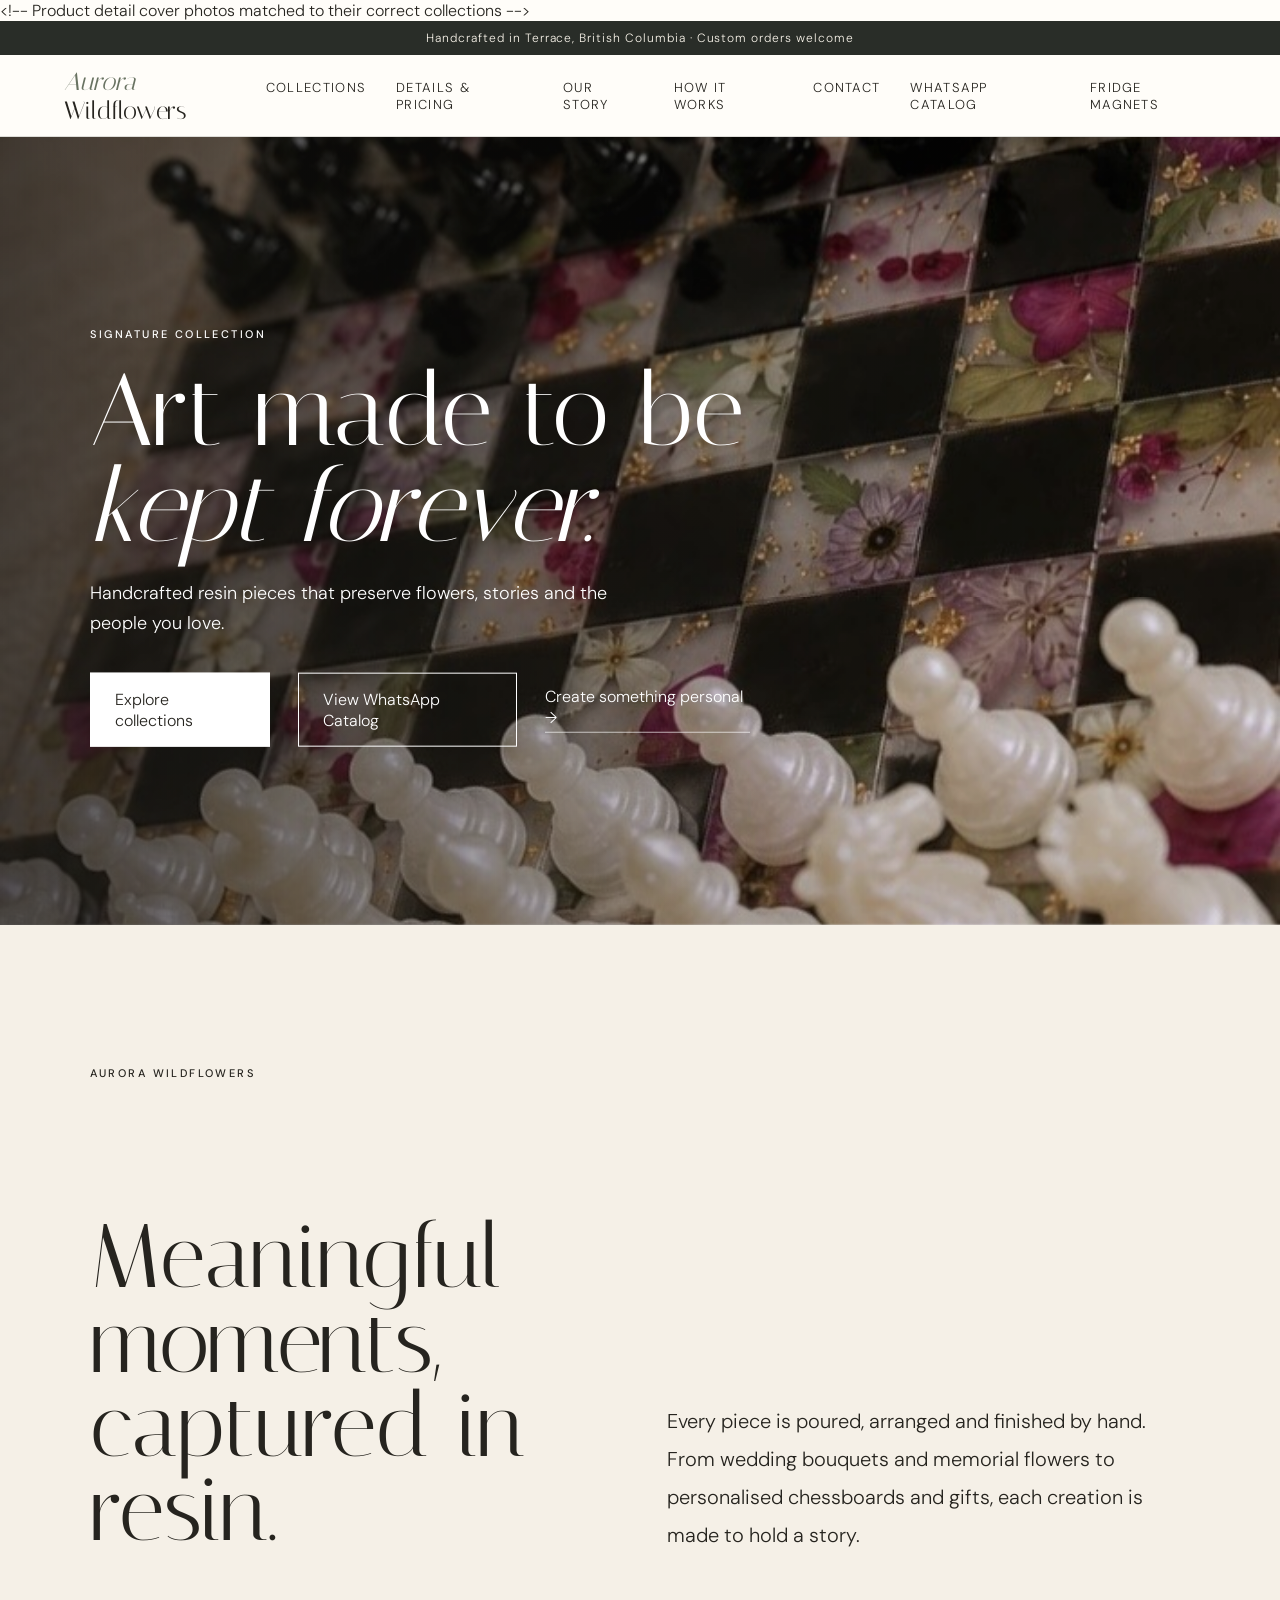
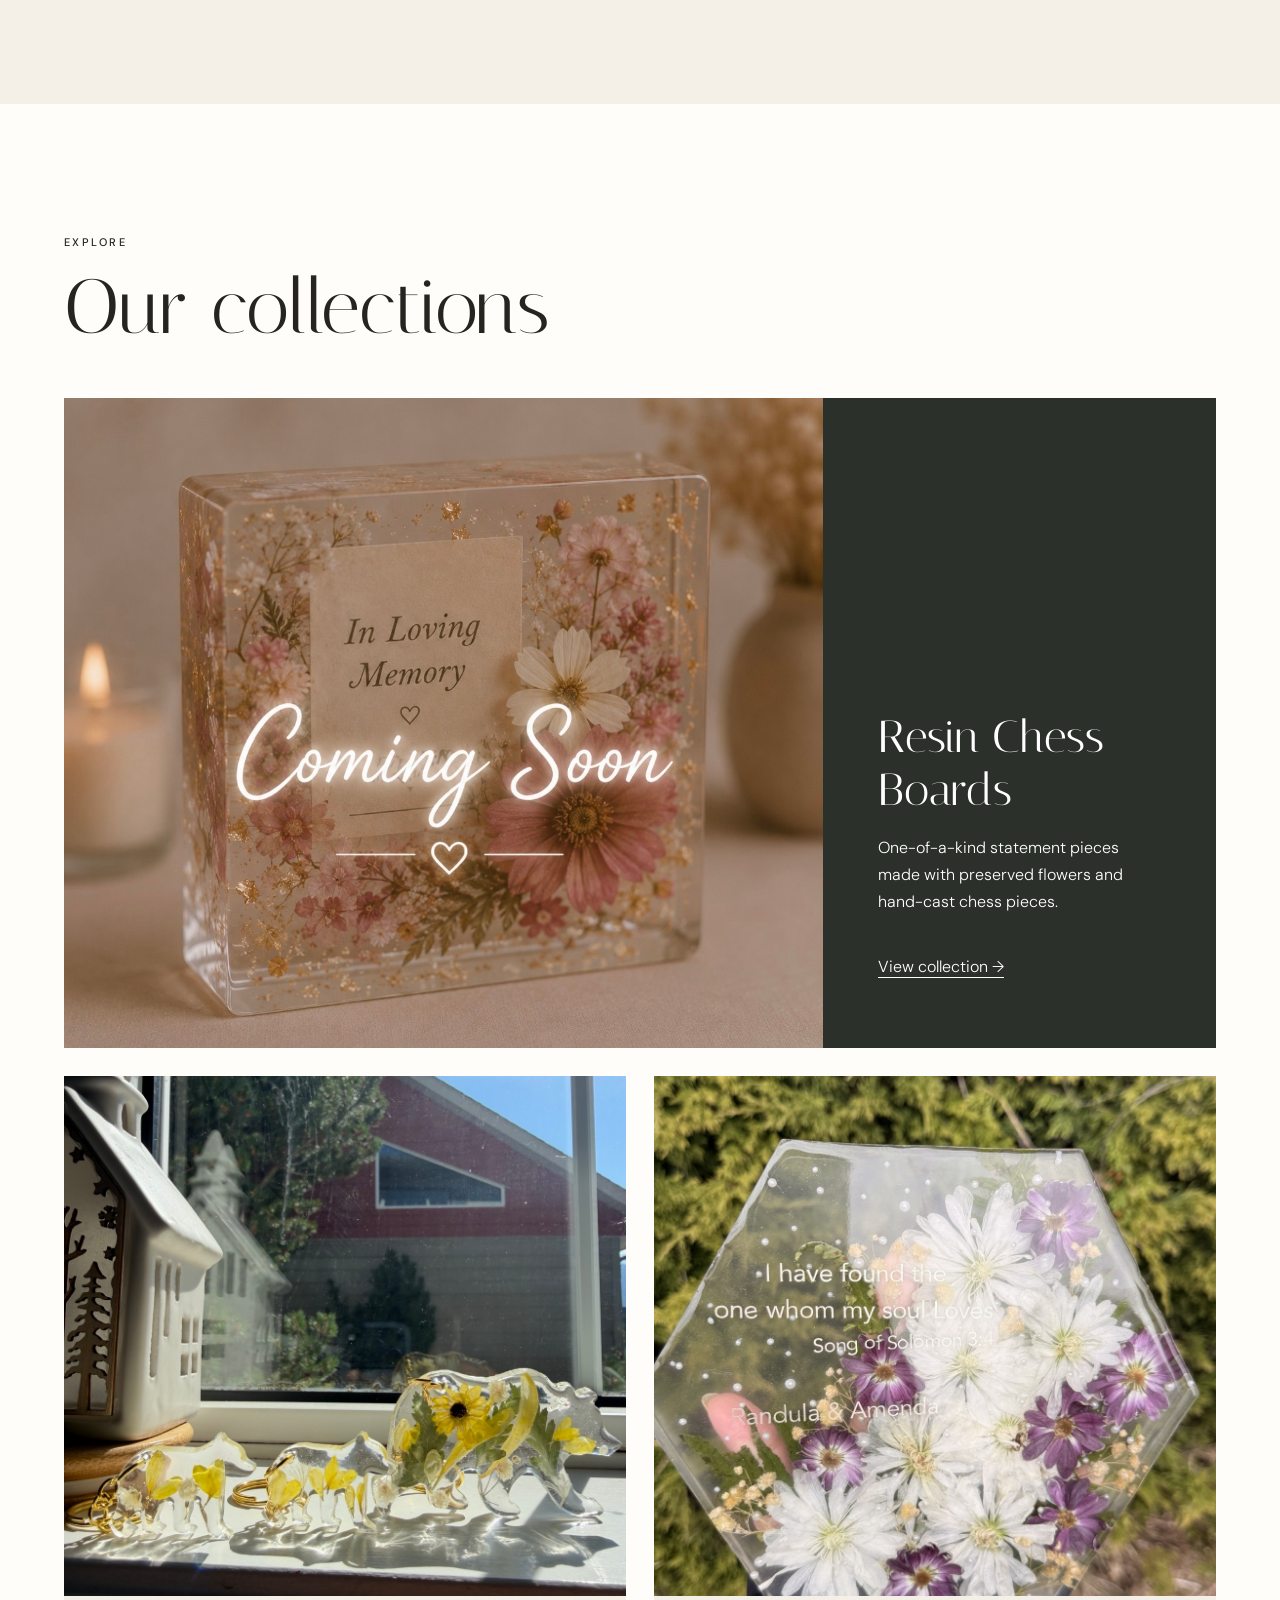
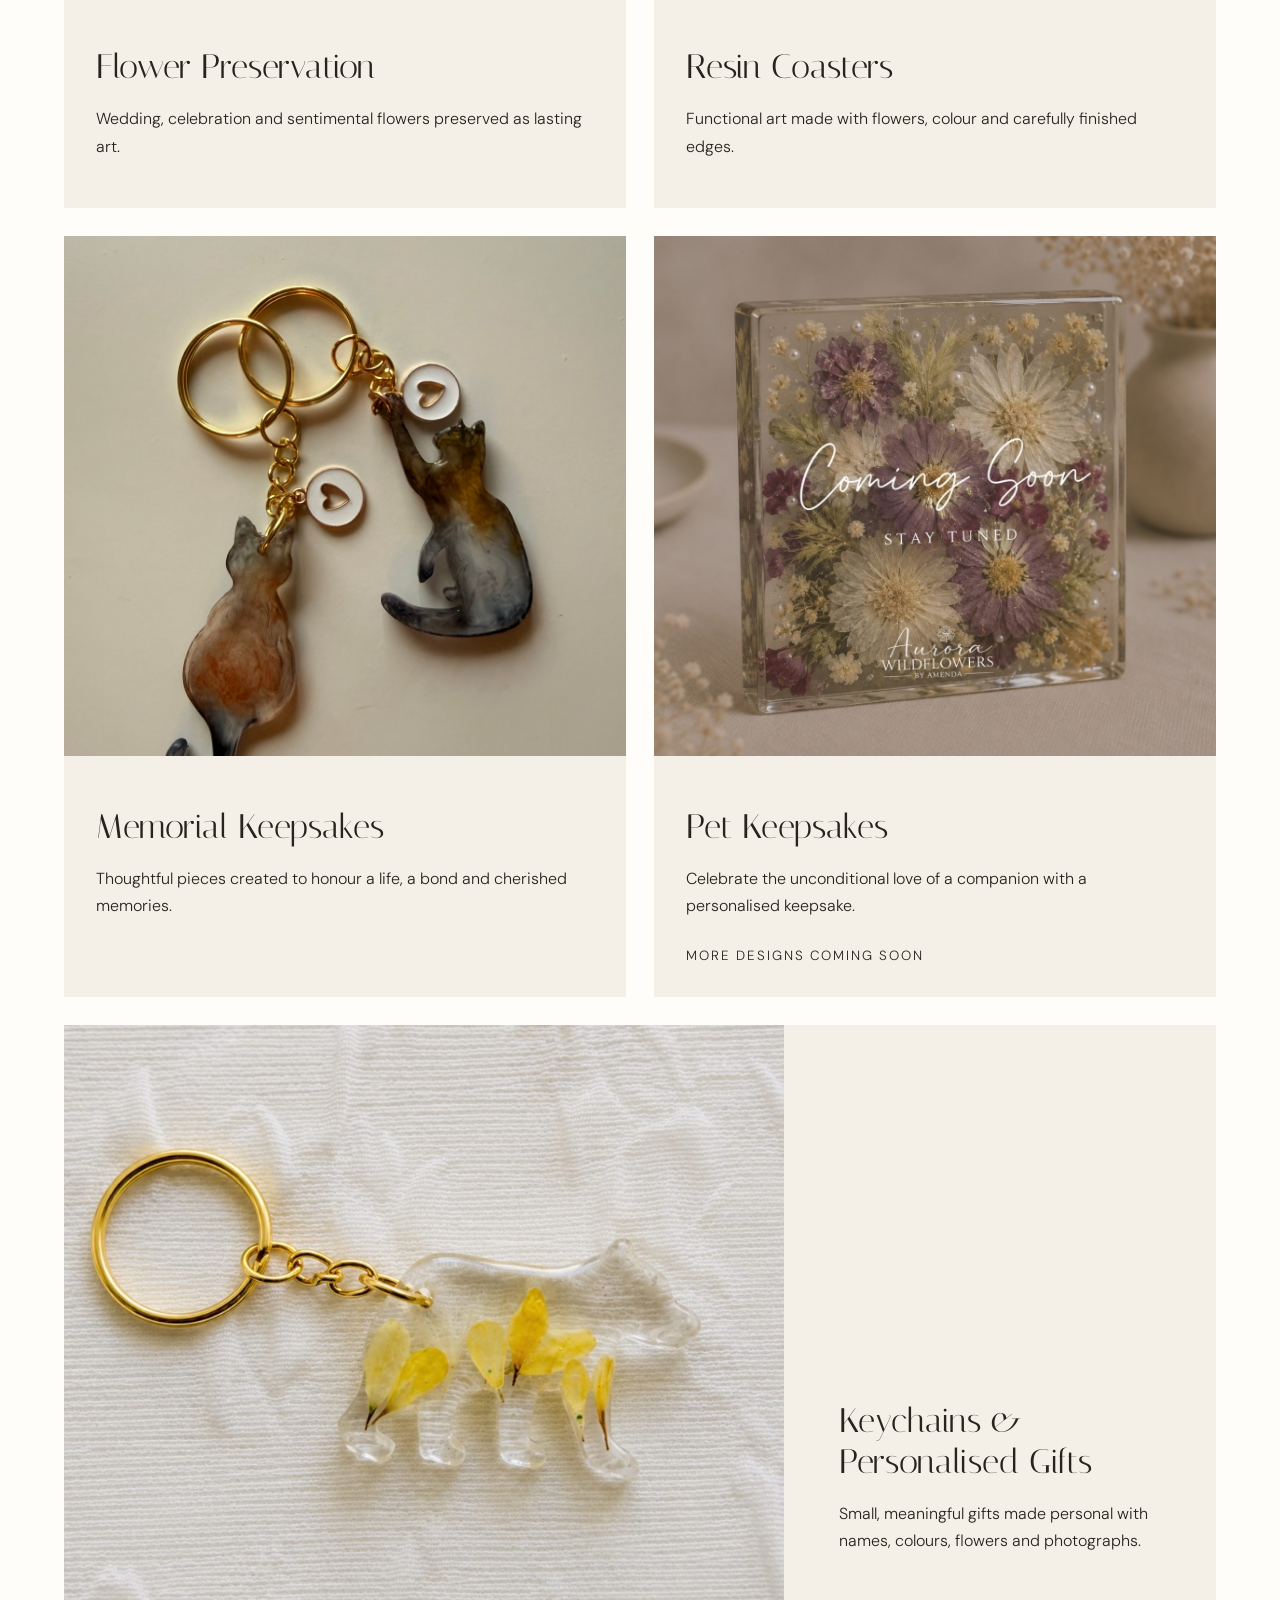
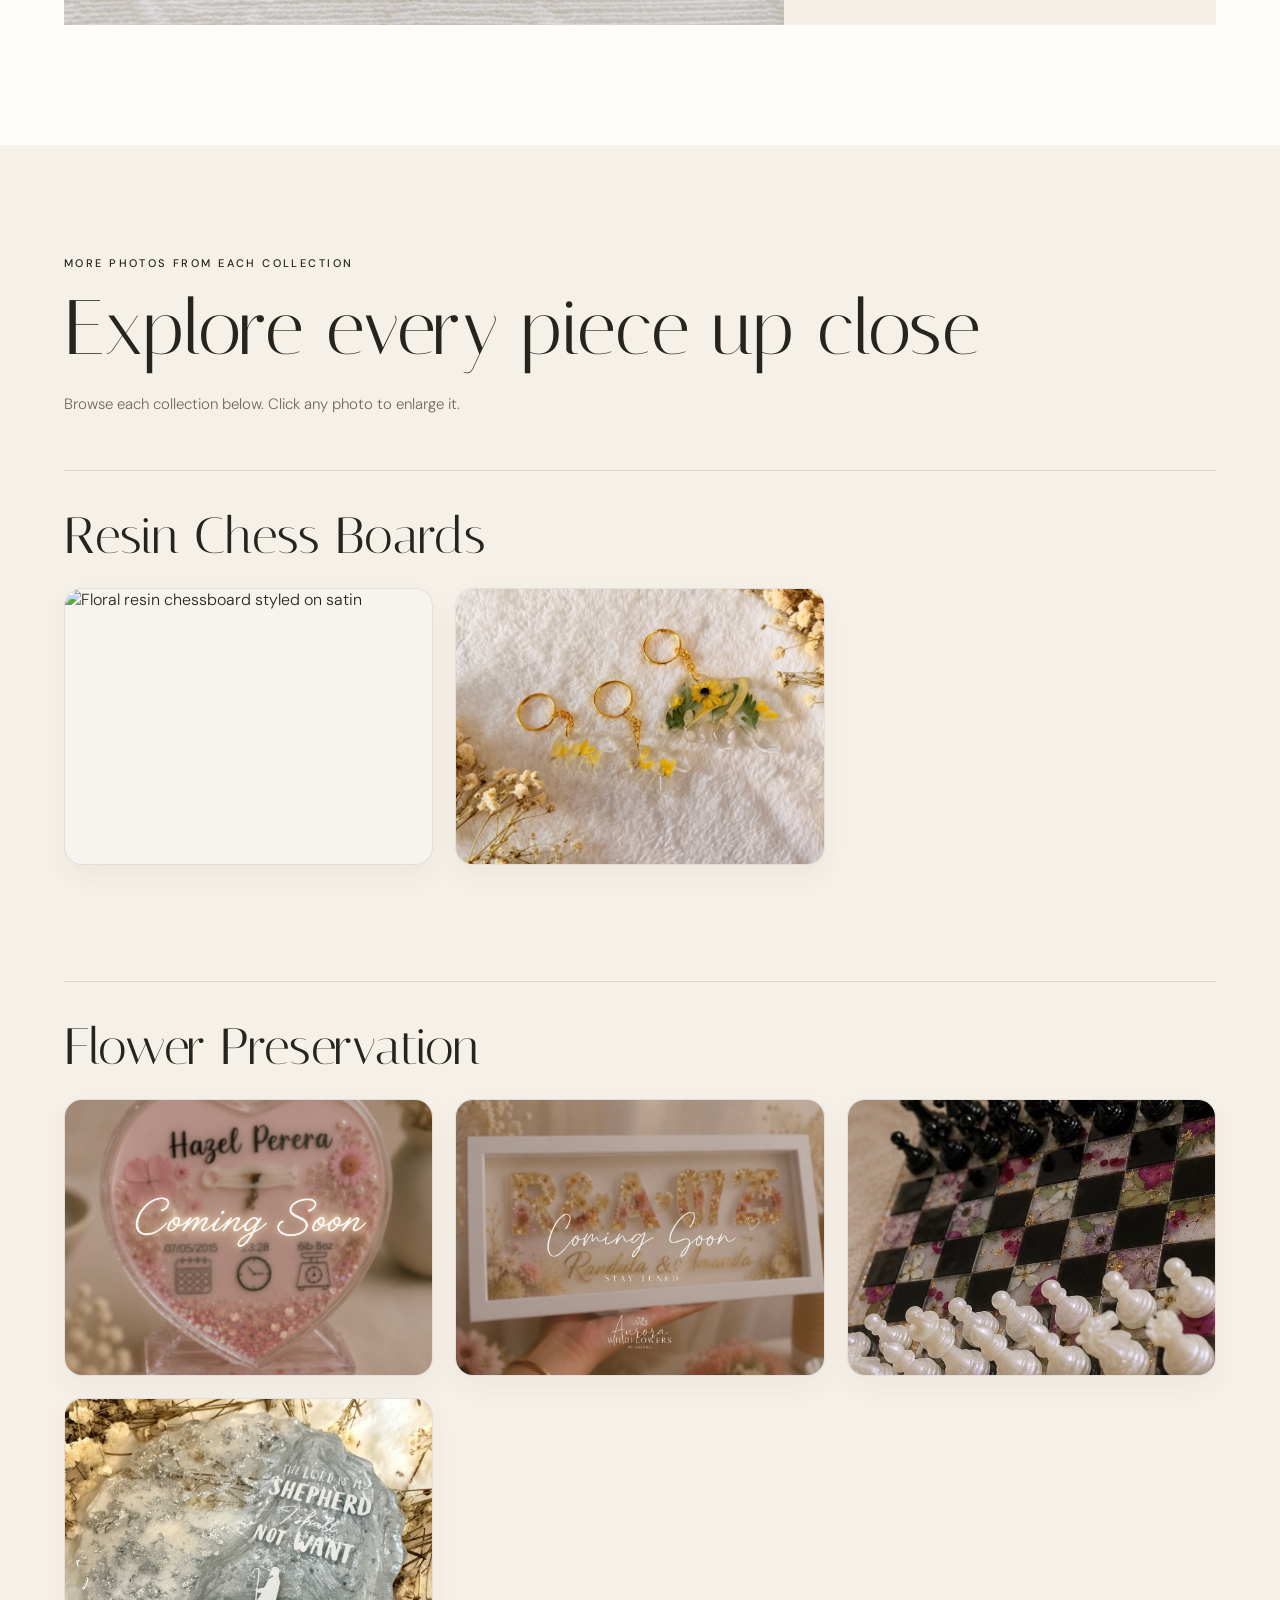
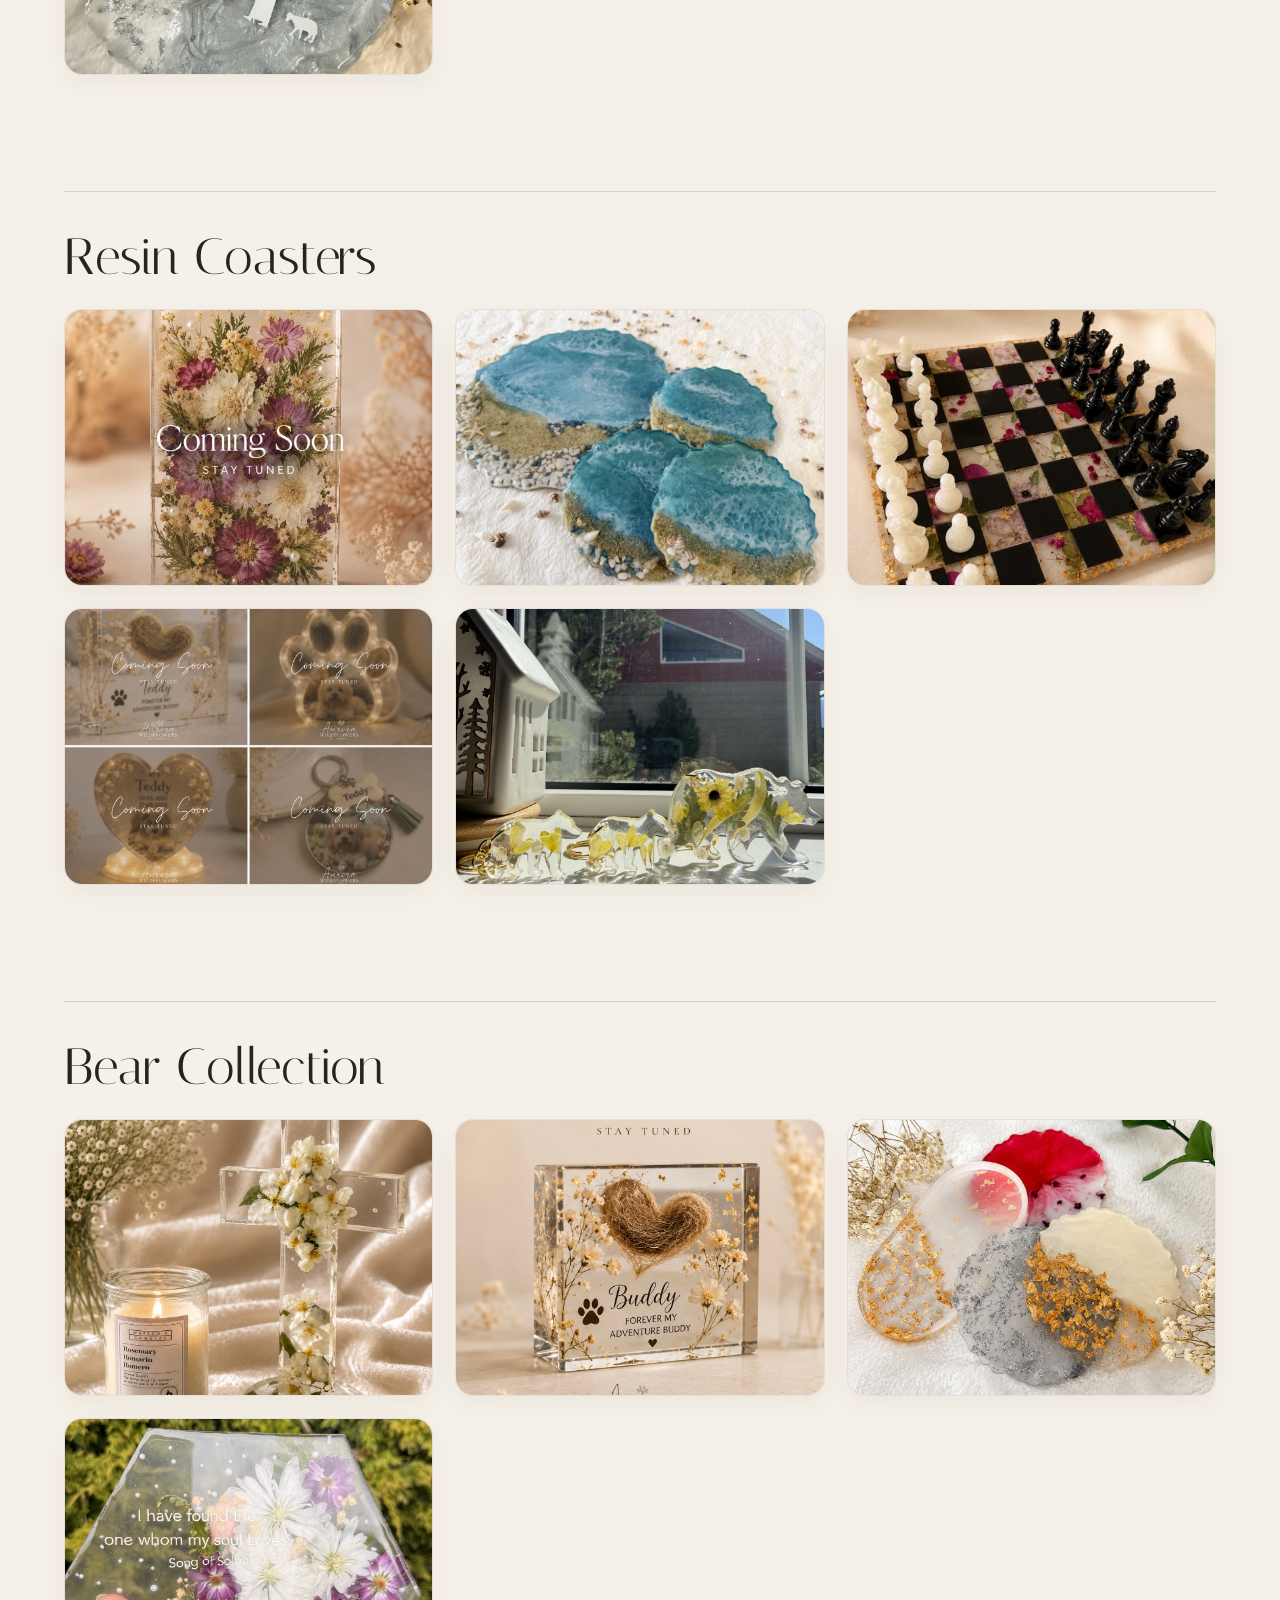
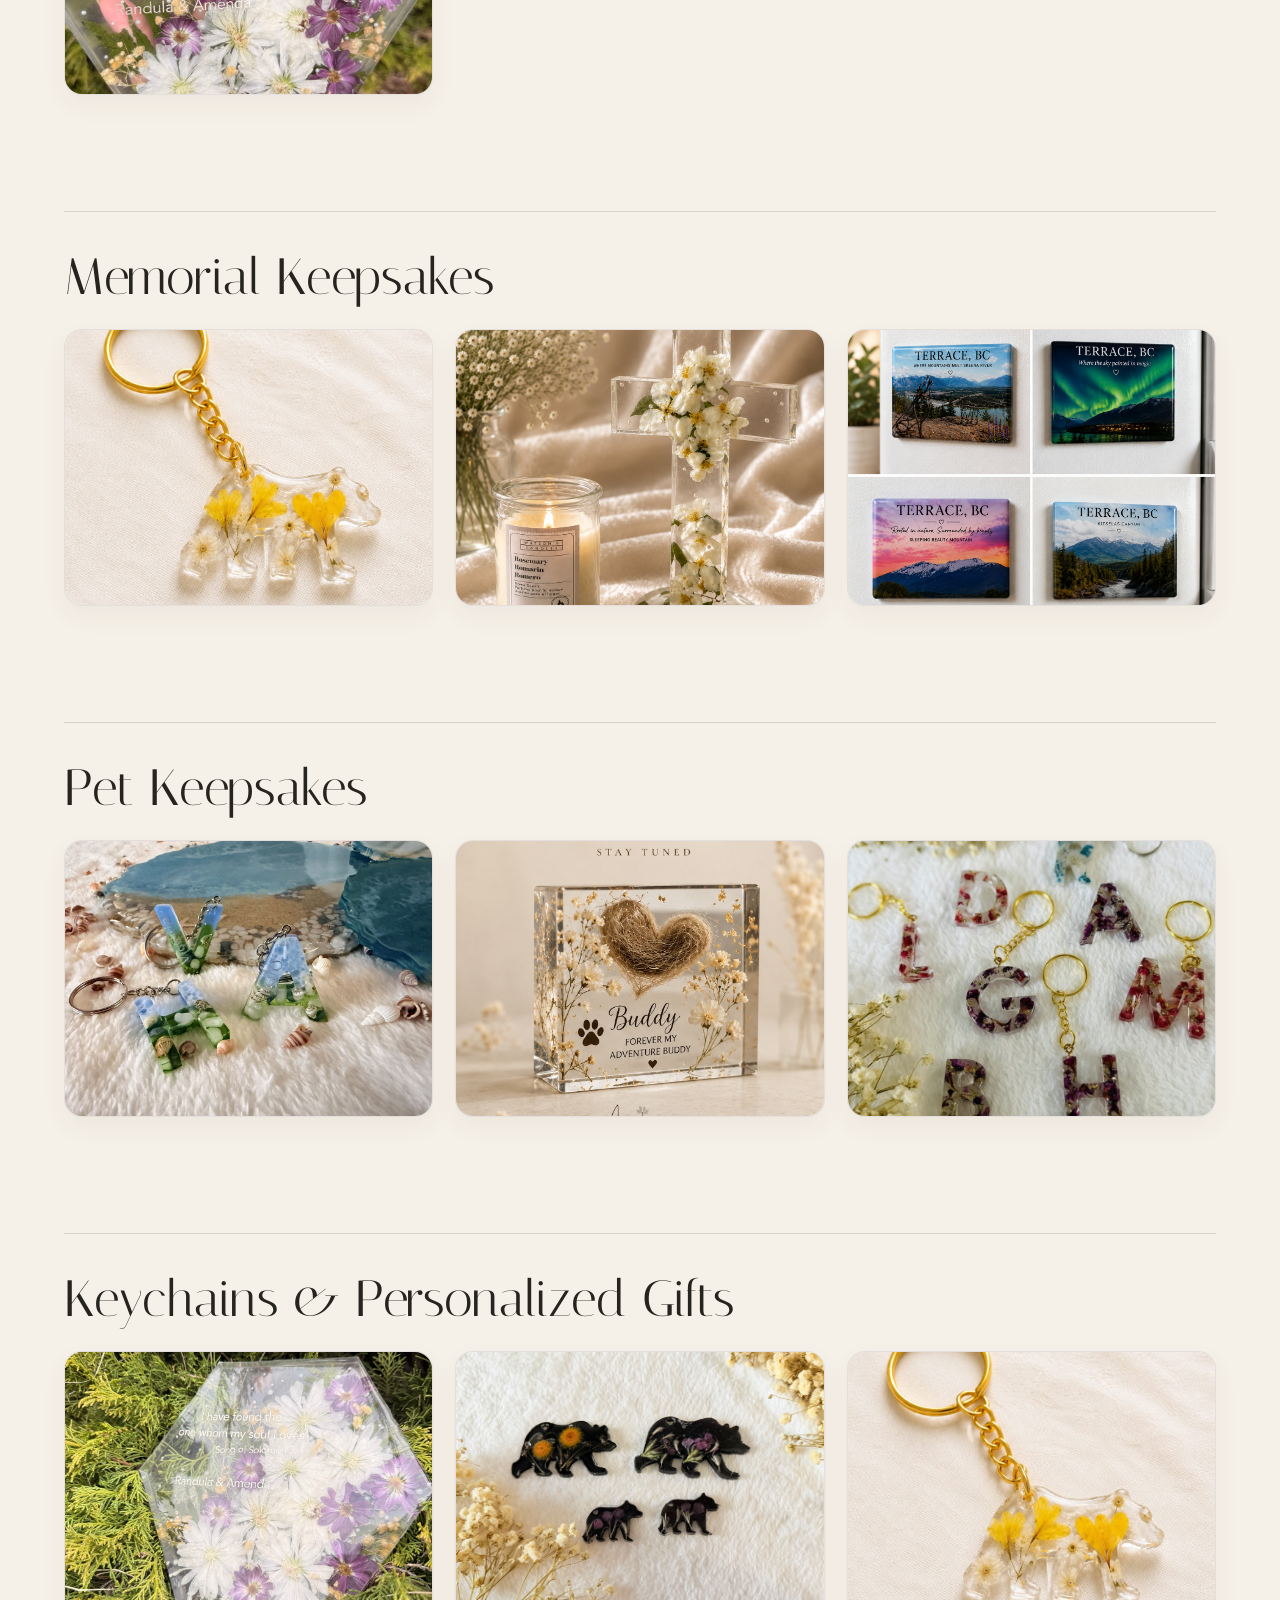
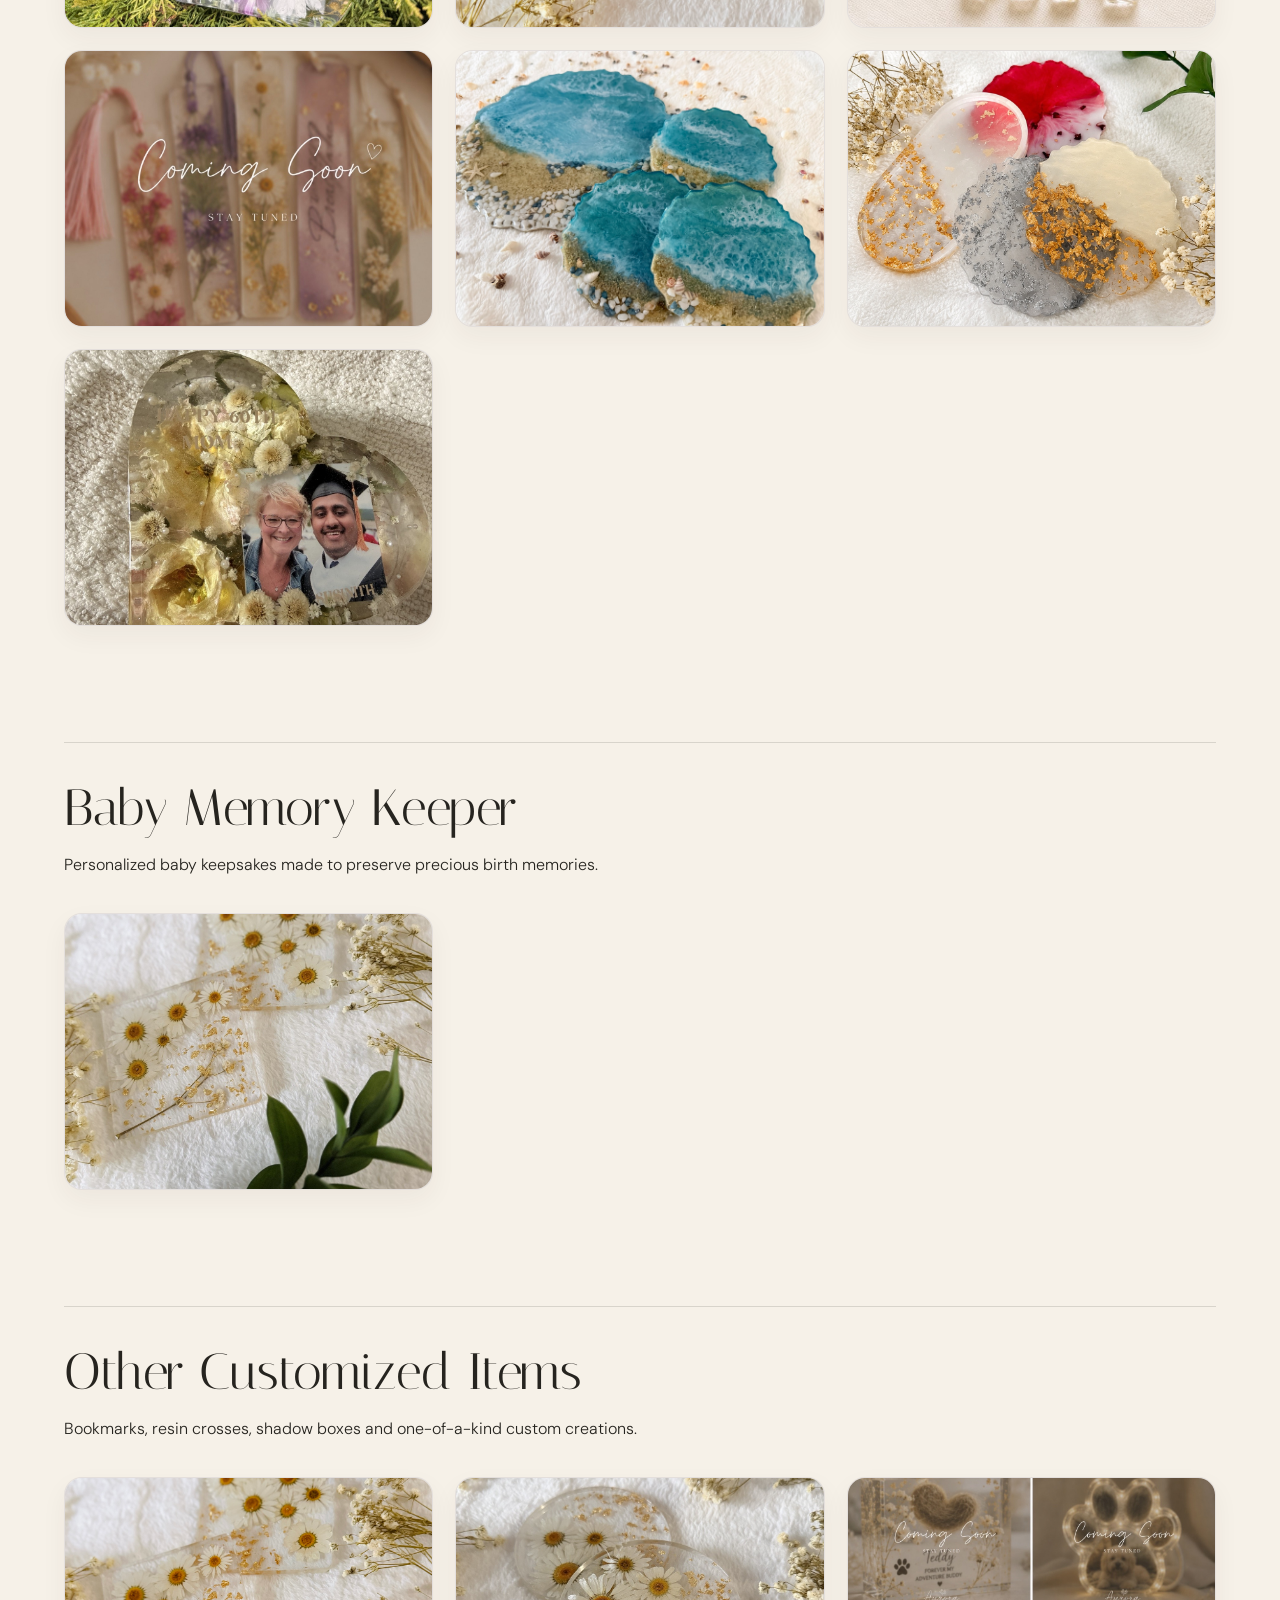
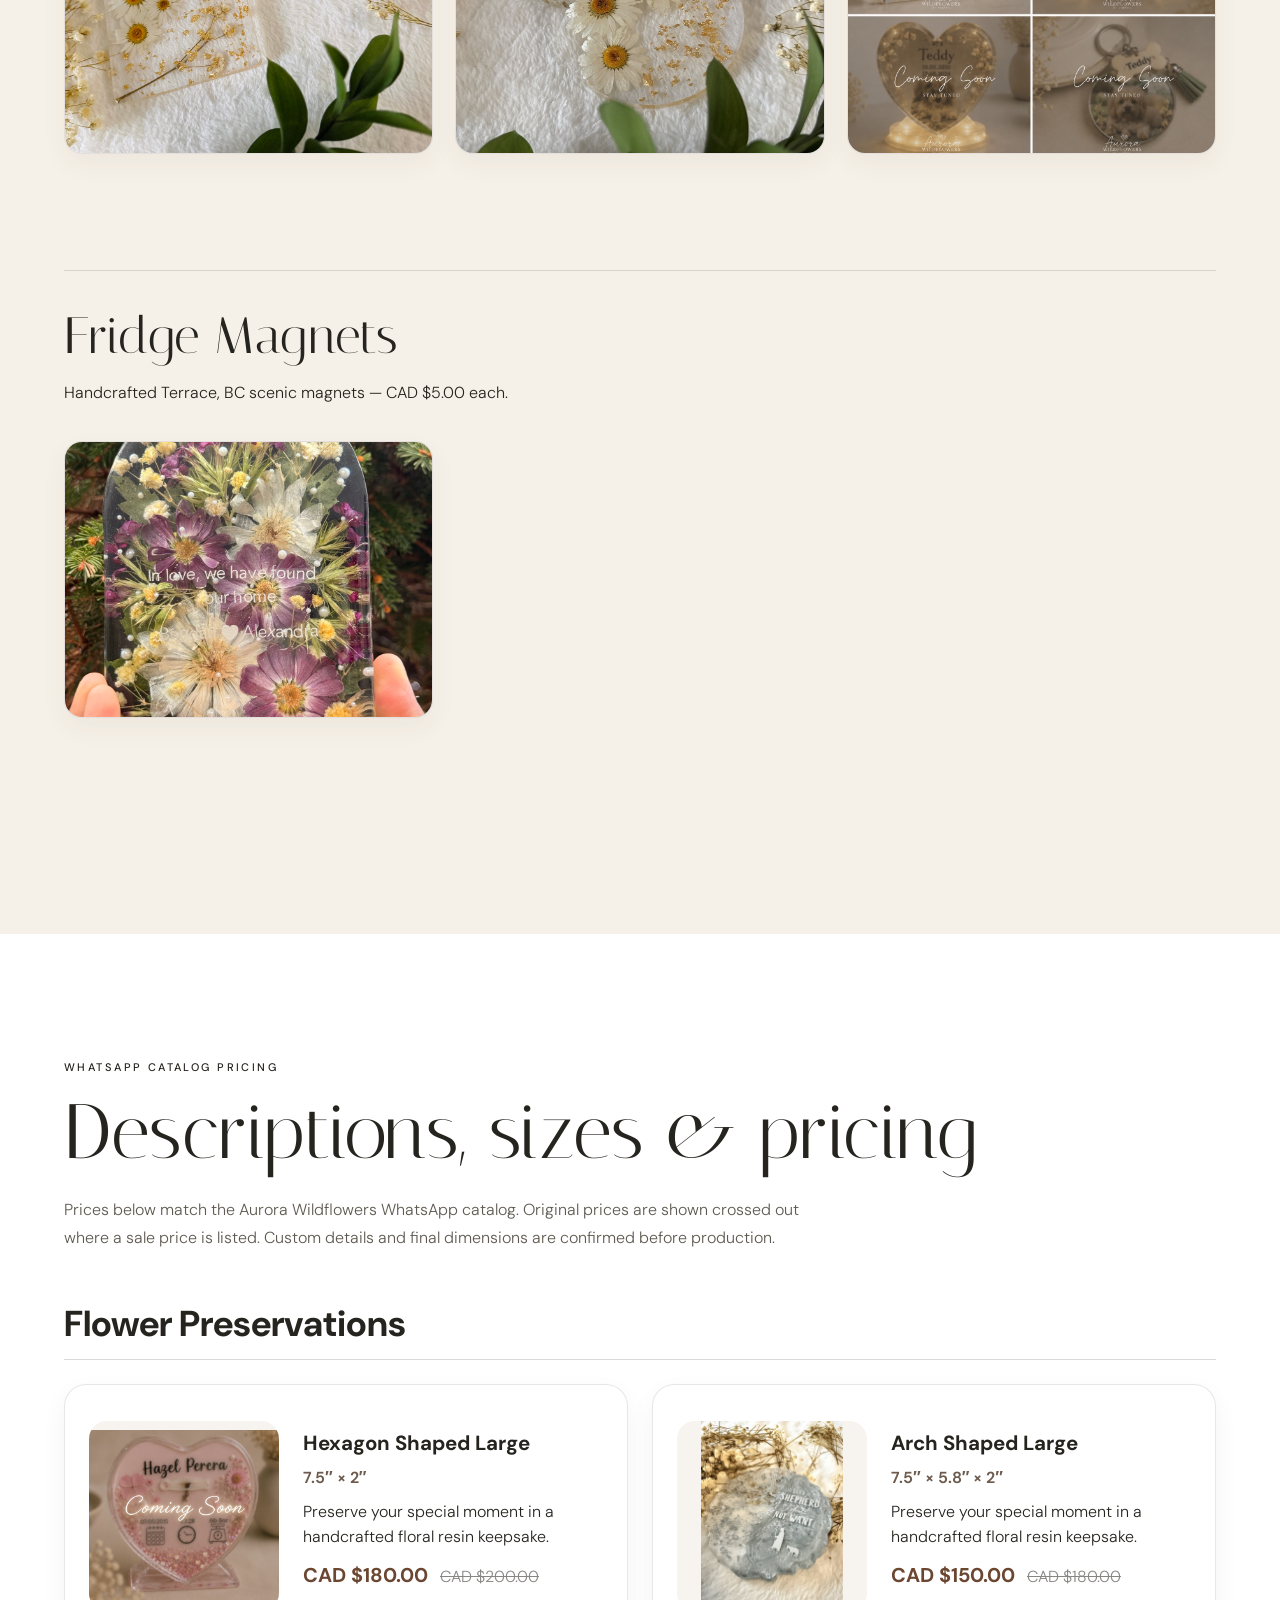
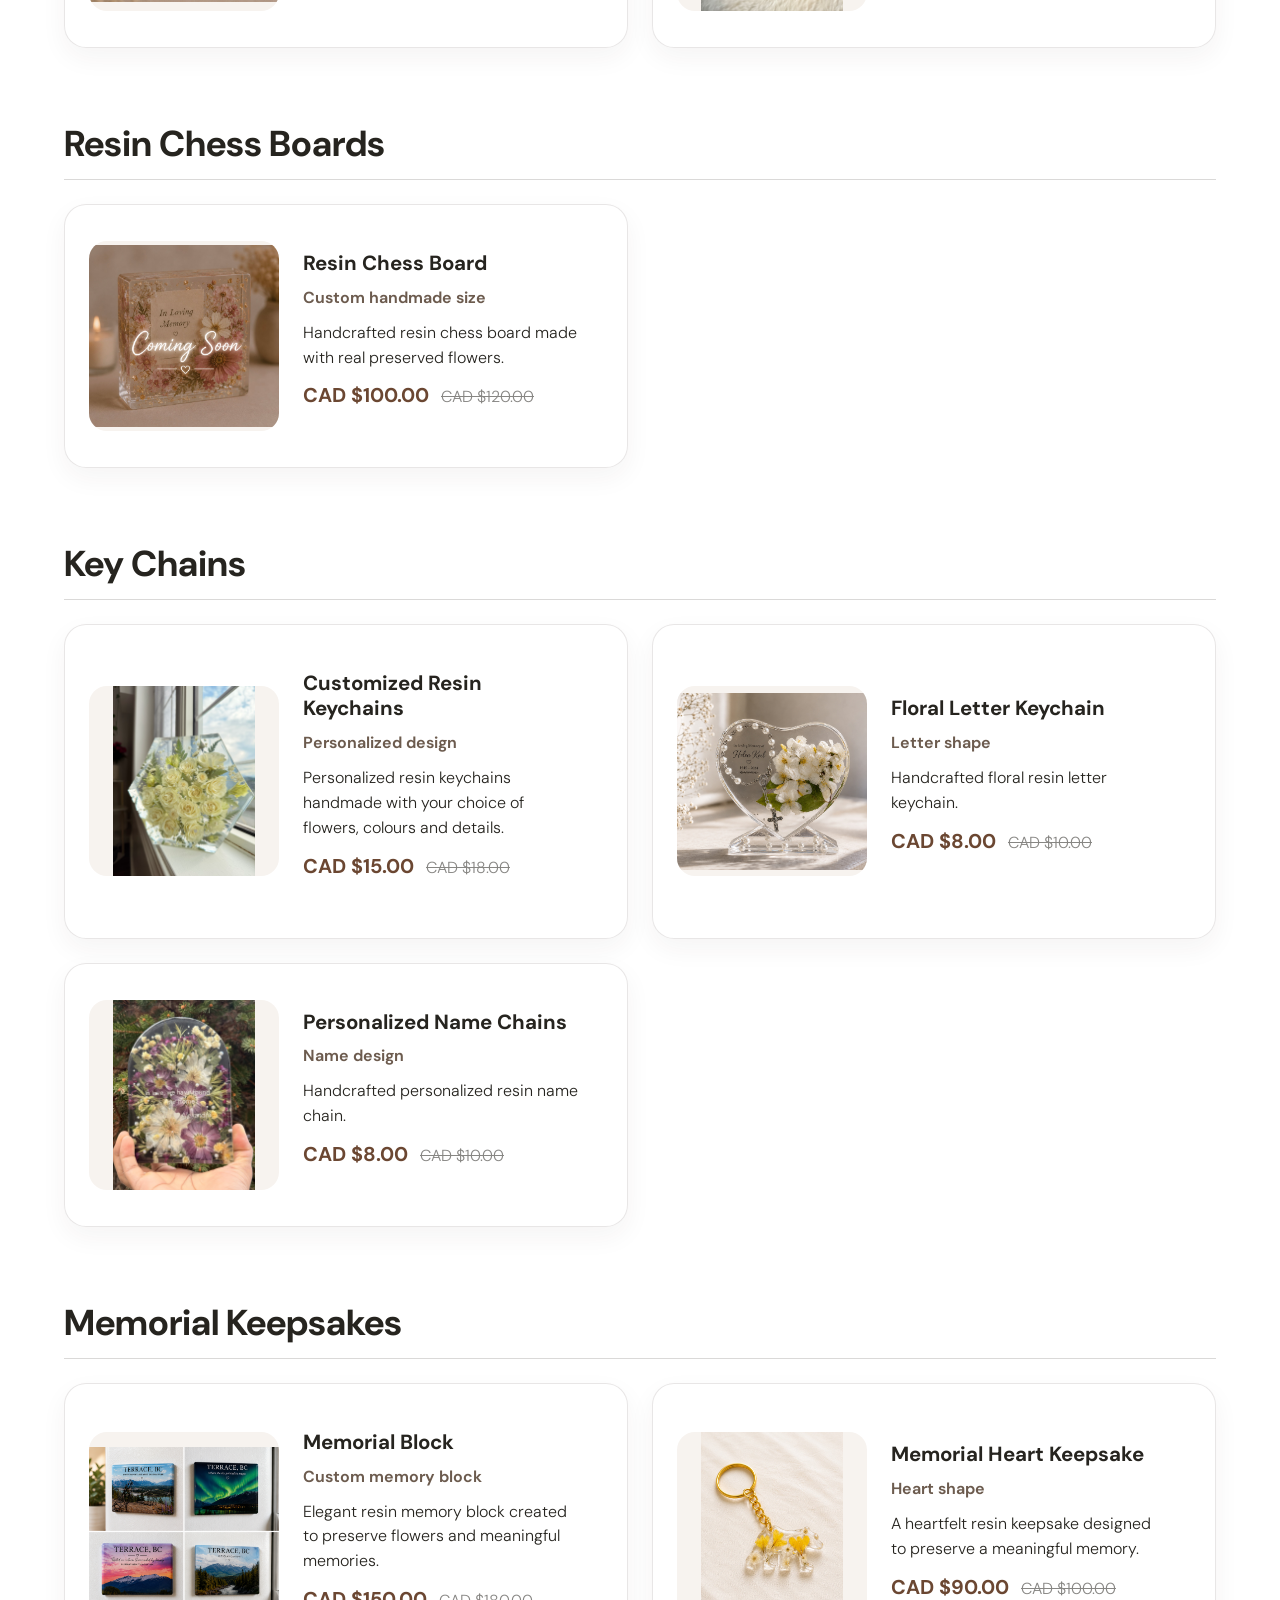
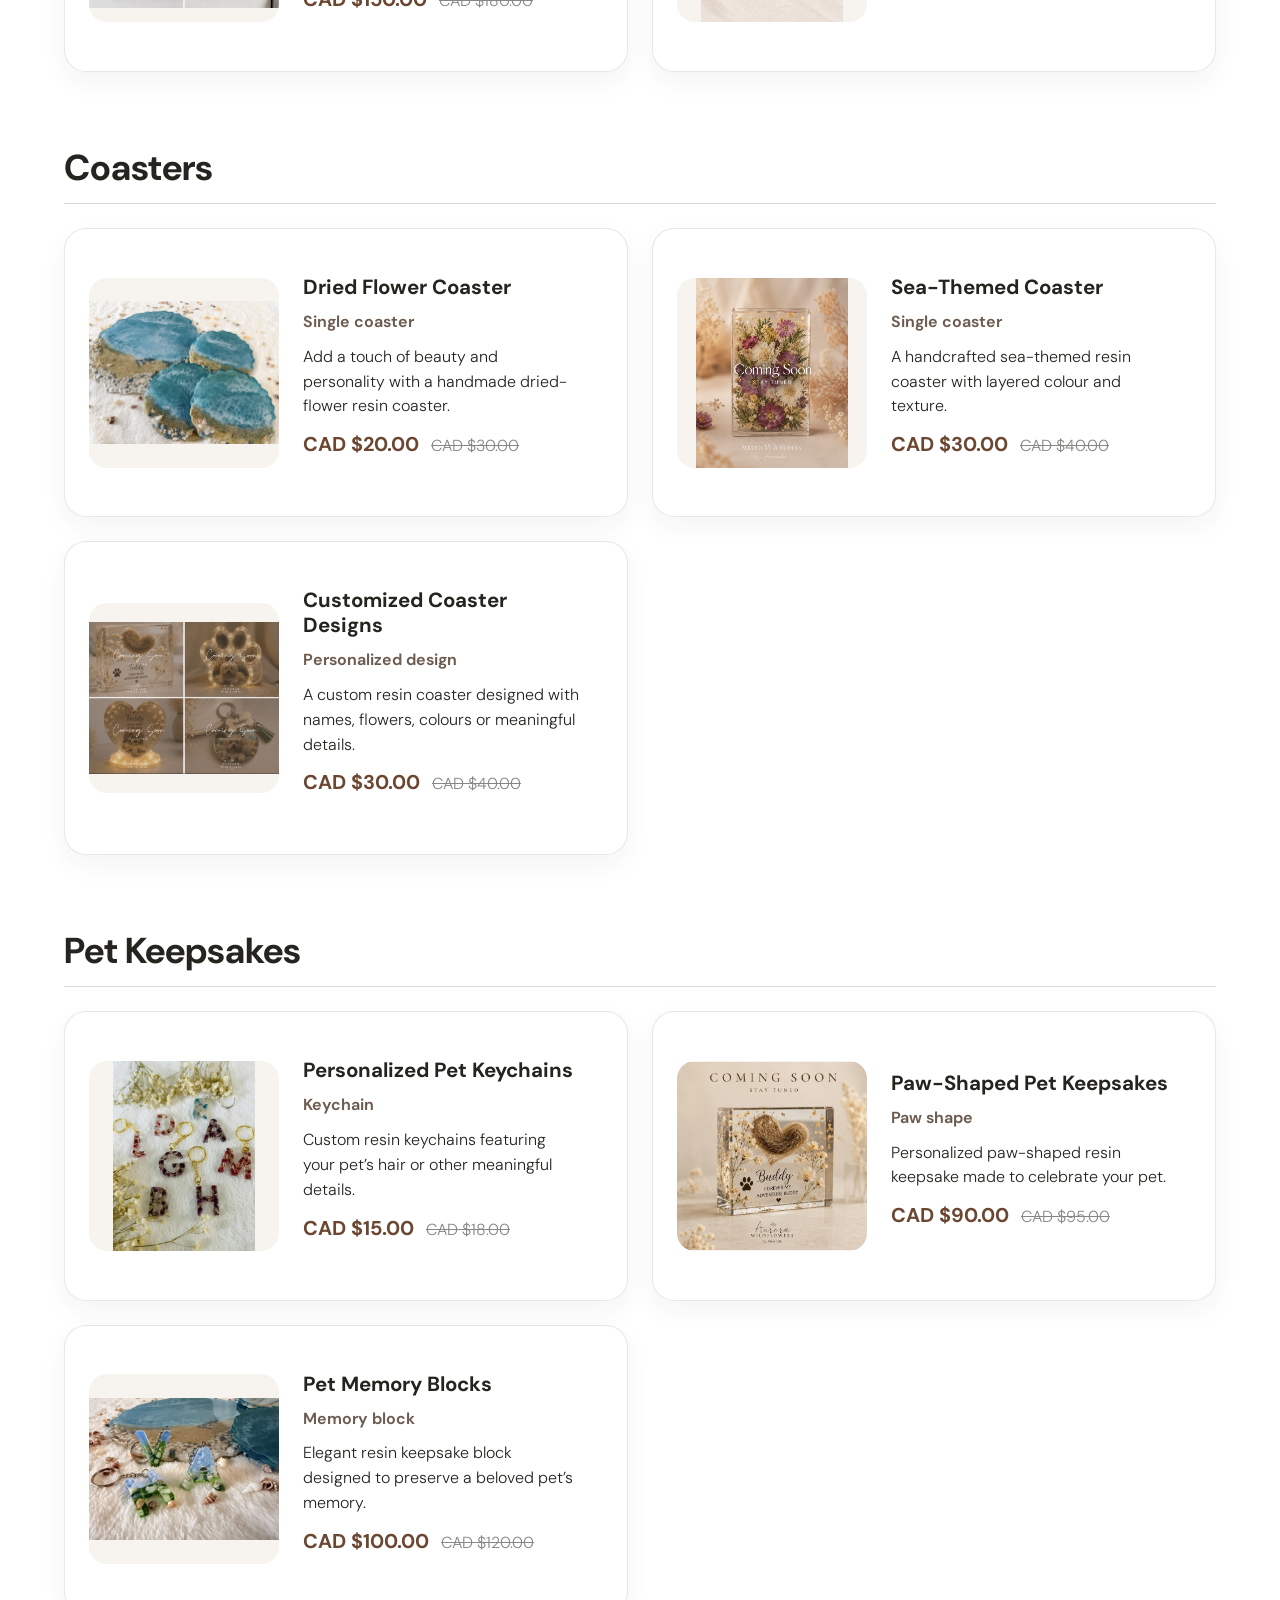
==== commit 192d3724: "Rename index.html.html to index.html" ====
--- a/index.html
+++ b/index.html
@@ -287,7 +287,7 @@
 </header>
 <main id="top">
 <section class="hero">
-<img alt="Floral resin chessboard handcrafted by Aurora Wildflowers" src="images/image-001.jpg"/>
+<img alt="Floral resin chessboard handcrafted by Aurora Wildflowers" src="image-001.jpg"/>
 <div class="hero-shade"></div>
 <div class="hero-copy reveal">
 <p class="eyebrow">Signature collection</p>
@@ -304,18 +304,18 @@
 <section class="collections" id="collections">
 <div class="section-head"><p class="eyebrow">Explore</p><h2>Our collections</h2></div>
 <article class="feature-card chess">
-<img alt="Black and floral resin chessboard" src="images/image-002.jpg"/>
+<img alt="Black and floral resin chessboard" src="image-002.jpg"/>
 <div><h3>Resin Chess Boards</h3><p>One-of-a-kind statement pieces made with preserved flowers and hand-cast chess pieces.</p><a href="#gallery">View collection →</a></div>
 </article>
 <div class="collection-grid">
-<article class="collection-card"><img alt="Purple floral preservation arch" src="images/image-003.jpg"/><div><h3>Flower Preservation</h3><p>Wedding, celebration and sentimental flowers preserved as lasting art.</p></div></article>
-<article class="collection-card"><img alt="Blue resin coaster set" src="images/image-004.jpg"/><div><h3>Resin Coasters</h3><p>Functional art made with flowers, colour and carefully finished edges.</p></div></article>
-<article class="collection-card"><img alt="Memorial photo keepsake" src="images/image-005.jpg"/><div><h3>Memorial Keepsakes</h3><p>Thoughtful pieces created to honour a life, a bond and cherished memories.</p></div></article>
-<article class="collection-card"><img alt="Coming soon pet keepsake collection" src="images/image-006.jpg"/><div><h3>Pet Keepsakes</h3><p>Celebrate the unconditional love of a companion with a personalised keepsake.</p><small>More designs coming soon</small></div></article>
-<article class="collection-card wide"><img alt="Three yellow bear keychains displayed on a windowsill" src="images/image-007.jpg"/><div><h3>Keychains &amp; Personalised Gifts</h3><p>Small, meaningful gifts made personal with names, colours, flowers and photographs.</p></div></article>
+<article class="collection-card"><img alt="Purple floral preservation arch" src="image-003.jpg"/><div><h3>Flower Preservation</h3><p>Wedding, celebration and sentimental flowers preserved as lasting art.</p></div></article>
+<article class="collection-card"><img alt="Blue resin coaster set" src="image-004.jpg"/><div><h3>Resin Coasters</h3><p>Functional art made with flowers, colour and carefully finished edges.</p></div></article>
+<article class="collection-card"><img alt="Memorial photo keepsake" src="image-005.jpg"/><div><h3>Memorial Keepsakes</h3><p>Thoughtful pieces created to honour a life, a bond and cherished memories.</p></div></article>
+<article class="collection-card"><img alt="Coming soon pet keepsake collection" src="image-006.jpg"/><div><h3>Pet Keepsakes</h3><p>Celebrate the unconditional love of a companion with a personalised keepsake.</p><small>More designs coming soon</small></div></article>
+<article class="collection-card wide"><img alt="Three yellow bear keychains displayed on a windowsill" src="image-007.jpg"/><div><h3>Keychains &amp; Personalised Gifts</h3><p>Small, meaningful gifts made personal with names, colours, flowers and photographs.</p></div></article>
 </div>
 </section>
-<section class="collection-galleries" id="collection-galleries"><div class="section-head"><p class="eyebrow">More photos from each collection</p><h2>Explore every piece up close</h2></div><p class="gallery-note">Browse each collection below. Click any photo to enlarge it.</p><div class="collection-gallery-block"><div class="collection-gallery-title"><h3>Resin Chess Boards</h3></div><div class="collection-photo-grid"><figure class="collection-photo"><img alt="Floral resin chessboard styled on satin" loading="lazy" src="images/image-008.jpg" tabindex="0"/></figure><figure class="collection-photo"><img alt="Black and floral resin chessboard close view" loading="lazy" src="images/image-009.jpg" tabindex="0"/></figure></div></div><div class="collection-gallery-block"><div class="collection-gallery-title"><h3>Flower Preservation</h3></div><div class="collection-photo-grid"><button aria-label="Open Flower Preservation photo 1" class="gallery-photo" type="button"><img alt="" loading="lazy" src="images/image-010.jpg"/></button><button aria-label="Open Flower Preservation photo 2" class="gallery-photo" type="button"><img alt="" loading="lazy" src="images/image-011.jpg"/></button><button aria-label="Open Flower Preservation photo 3" class="gallery-photo" type="button"><img alt="" loading="lazy" src="images/image-012.jpg"/></button><button aria-label="Open Flower Preservation photo 4" class="gallery-photo" type="button"><img alt="" loading="lazy" src="images/image-013.jpg"/></button></div></div><div class="collection-gallery-block"><div class="collection-gallery-title"><h3>Resin Coasters</h3></div><div class="collection-photo-grid"><button aria-label="Open Resin Coasters photo 1" class="gallery-photo" type="button"><img alt="" loading="lazy" src="images/image-014.jpg"/></button><button aria-label="Open Resin Coasters photo 2" class="gallery-photo" type="button"><img alt="" loading="lazy" src="images/image-015.jpg"/></button><button aria-label="Open Resin Coasters photo 3" class="gallery-photo" type="button"><img alt="" loading="lazy" src="images/image-016.jpg"/></button><button aria-label="Open Resin Coasters photo 4" class="gallery-photo" type="button"><img alt="" loading="lazy" src="images/image-017.jpg"/></button><button aria-label="Open Resin Coasters photo 5" class="gallery-photo" type="button"><img alt="" loading="lazy" src="images/image-018.jpg"/></button></div></div><div class="collection-gallery-block"><div class="collection-gallery-title"><h3>Bear Collection</h3></div><div class="collection-photo-grid"><figure class="collection-photo"><img alt="Black floral resin bear family" loading="lazy" src="images/image-019.jpg"/></figure><figure class="collection-photo"><img alt="Yellow floral resin bear keychains" loading="lazy" src="images/image-020.jpg"/></figure><figure class="collection-photo"><img alt="Yellow floral resin bear family on windowsill" loading="lazy" src="images/image-021.jpg"/></figure><figure class="collection-photo"><img alt="Yellow floral resin bear keychain close-up" loading="lazy" src="images/image-022.jpg"/></figure></div></div><div class="collection-gallery-block"><div class="collection-gallery-title"><h3>Memorial Keepsakes</h3></div><div class="collection-photo-grid"><button aria-label="Open Memorial Keepsakes photo 1" class="gallery-photo" type="button"><img alt="" loading="lazy" src="images/image-023.jpg"/></button><button aria-label="Open Memorial Keepsakes photo 2" class="gallery-photo" type="button"><img alt="" loading="lazy" src="images/image-024.jpg"/></button><button aria-label="Open Memorial Keepsakes photo 3" class="gallery-photo" type="button"><img alt="" loading="lazy" src="images/image-025.jpg"/></button></div></div><div class="collection-gallery-block"><div class="collection-gallery-title"><h3>Pet Keepsakes</h3></div><div class="collection-photo-grid"><button aria-label="Open Pet Keepsakes photo 1" class="gallery-photo" type="button"><img alt="" loading="lazy" src="images/image-026.jpg"/></button><button aria-label="Open Pet Keepsakes photo 2" class="gallery-photo" type="button"><img alt="" loading="lazy" src="images/image-027.jpg"/></button><button aria-label="Open Pet Keepsakes photo 3" class="gallery-photo" type="button"><img alt="" loading="lazy" src="images/image-028.jpg"/></button></div></div><div class="collection-gallery-block"><div class="collection-gallery-title"><h3>Keychains &amp; Personalized Gifts</h3></div><div class="collection-photo-grid"><figure class="collection-photo"><img alt="Personalised resin letter keychains" loading="lazy" src="images/image-029.jpg" tabindex="0"/></figure><figure class="collection-photo"><img alt="Floral resin initial keychains" loading="lazy" src="images/image-030.jpg" tabindex="0"/></figure><figure class="collection-photo"><img alt="Small animal and floral resin keychains" loading="lazy" src="images/image-031.jpg" tabindex="0"/></figure><figure class="collection-photo"><img alt="Cat-shaped resin keychains" loading="lazy" src="images/image-032.jpg" tabindex="0"/></figure><figure class="collection-photo"><img alt="Personalised MOM letter keychain" loading="lazy" src="images/image-033.jpg" tabindex="0"/></figure><figure class="collection-photo"><img alt="Personalised MAMA letter keychain" loading="lazy" src="images/image-034.jpg" tabindex="0"/></figure><figure class="collection-photo"><img alt="Ocean-inspired resin initial keychains" loading="lazy" src="images/image-035.jpg" tabindex="0"/></figure></div></div><div class="collection-gallery-block" id="baby-memory-keeper"><div class="collection-gallery-title"><div><h3>Baby Memory Keeper</h3><p>Personalized baby keepsakes made to preserve precious birth memories.</p></div></div><div class="collection-gallery-grid"><button aria-label="Open Baby Memory Keeper photo 1" class="gallery-photo" type="button"><img alt="" loading="lazy" src="images/image-036.jpg"/></button></div></div><div class="collection-gallery-block" id="other-customized-items"><div class="collection-gallery-title"><div><h3>Other Customized Items</h3><p>Bookmarks, resin crosses, shadow boxes and one-of-a-kind custom creations.</p></div></div><div class="collection-gallery-grid"><button aria-label="Open Other Customized Items photo 1" class="gallery-photo" type="button"><img alt="" loading="lazy" src="images/image-037.jpg"/></button><button aria-label="Open Other Customized Items photo 2" class="gallery-photo" type="button"><img alt="" loading="lazy" src="images/image-038.jpg"/></button><button aria-label="Open Other Customized Items photo 3" class="gallery-photo" type="button"><img alt="" loading="lazy" src="images/image-039.jpg"/></button></div></div><div class="collection-gallery-block" id="fridge-magnets"><div class="collection-gallery-title"><div><h3>Fridge Magnets</h3><p>Handcrafted Terrace, BC scenic magnets — CAD $5.00 each.</p></div></div><div class="collection-gallery-grid"><button aria-label="Open Fridge Magnets photo 1" class="gallery-photo" type="button"><img alt="" loading="lazy" src="images/image-040.png"/></button></div></div></section><section class="products catalog-pricing" id="products"><div class="section-head"><p class="eyebrow">WhatsApp catalog pricing</p><h2>Descriptions, sizes &amp; pricing</h2></div><p class="products-note">Prices below match the Aurora Wildflowers WhatsApp catalog. Original prices are shown crossed out where a sale price is listed. Custom details and final dimensions are confirmed before production.</p><div class="catalog-group"><div class="catalog-group-head"><h3>Flower Preservations</h3></div><div class="catalog-item-grid"><article class="catalog-item"><div class="catalog-item-media"><img alt="Hexagon Shaped Large" loading="lazy" src="images/image-010.jpg"/></div><div class="catalog-item-content"><div class="catalog-item-body"><h4>Hexagon Shaped Large</h4><p class="catalog-size">7.5″ × 2″</p><p>Preserve your special moment in a handcrafted floral resin keepsake.</p><p class="catalog-price"><strong>CAD $180.00</strong><del>CAD $200.00</del></p></div></div></article><article class="catalog-item"><div class="catalog-item-media"><img alt="Arch Shaped Large" loading="lazy" src="images/image-013.jpg"/></div><div class="catalog-item-content"><div class="catalog-item-body"><h4>Arch Shaped Large</h4><p class="catalog-size">7.5″ × 5.8″ × 2″</p><p>Preserve your special moment in a handcrafted floral resin keepsake.</p><p class="catalog-price"><strong>CAD $150.00</strong><del>CAD $180.00</del></p></div></div></article></div></div><div class="catalog-group"><div class="catalog-group-head"><h3>Resin Chess Boards</h3></div><div class="catalog-item-grid"><article class="catalog-item"><div class="catalog-item-media"><img alt="Resin Chess Board" loading="lazy" src="images/image-002.jpg"/></div><div class="catalog-item-content"><div class="catalog-item-body"><h4>Resin Chess Board</h4><p class="catalog-size">Custom handmade size</p><p>Handcrafted resin chess board made with real preserved flowers.</p><p class="catalog-price"><strong>CAD $100.00</strong><del>CAD $120.00</del></p></div></div></article></div></div><div class="catalog-group"><div class="catalog-group-head"><h3>Key Chains</h3></div><div class="catalog-item-grid"><article class="catalog-item"><div class="catalog-item-media"><img alt="Customized Resin Keychains" loading="lazy" src="images/image-041.jpg"/></div><div class="catalog-item-content"><div class="catalog-item-body"><h4>Customized Resin Keychains</h4><p class="catalog-size">Personalized design</p><p>Personalized resin keychains handmade with your choice of flowers, colours and details.</p><p class="catalog-price"><strong>CAD $15.00</strong><del>CAD $18.00</del></p></div></div></article><article class="catalog-item"><div class="catalog-item-media"><img alt="Floral Letter Keychain" loading="lazy" src="images/image-042.jpg"/></div><div class="catalog-item-content"><div class="catalog-item-body"><h4>Floral Letter Keychain</h4><p class="catalog-size">Letter shape</p><p>Handcrafted floral resin letter keychain.</p><p class="catalog-price"><strong>CAD $8.00</strong><del>CAD $10.00</del></p></div></div></article><article class="catalog-item"><div class="catalog-item-media"><img alt="Personalized Name Chains" loading="lazy" src="images/image-043.jpg"/></div><div class="catalog-item-content"><div class="catalog-item-body"><h4>Personalized Name Chains</h4><p class="catalog-size">Name design</p><p>Handcrafted personalized resin name chain.</p><p class="catalog-price"><strong>CAD $8.00</strong><del>CAD $10.00</del></p></div></div></article></div></div><div class="catalog-group"><div class="catalog-group-head"><h3>Memorial Keepsakes</h3></div><div class="catalog-item-grid"><article class="catalog-item"><div class="catalog-item-media"><img alt="Memorial Block" loading="lazy" src="images/image-025.jpg"/></div><div class="catalog-item-content"><div class="catalog-item-body"><h4>Memorial Block</h4><p class="catalog-size">Custom memory block</p><p>Elegant resin memory block created to preserve flowers and meaningful memories.</p><p class="catalog-price"><strong>CAD $150.00</strong><del>CAD $180.00</del></p></div></div></article><article class="catalog-item"><div class="catalog-item-media"><img alt="Memorial Heart Keepsake" loading="lazy" src="images/image-023.jpg"/></div><div class="catalog-item-content"><div class="catalog-item-body"><h4>Memorial Heart Keepsake</h4><p class="catalog-size">Heart shape</p><p>A heartfelt resin keepsake designed to preserve a meaningful memory.</p><p class="catalog-price"><strong>CAD $90.00</strong><del>CAD $100.00</del></p></div></div></article></div></div><div class="catalog-group"><div class="catalog-group-head"><h3>Coasters</h3></div><div class="catalog-item-grid"><article class="catalog-item"><div class="catalog-item-media"><img alt="Dried Flower Coaster" loading="lazy" src="images/image-015.jpg"/></div><div class="catalog-item-content"><div class="catalog-item-body"><h4>Dried Flower Coaster</h4><p class="catalog-size">Single coaster</p><p>Add a touch of beauty and personality with a handmade dried-flower resin coaster.</p><p class="catalog-price"><strong>CAD $20.00</strong><del>CAD $30.00</del></p></div></div></article><article class="catalog-item"><div class="catalog-item-media"><img alt="Sea-Themed Coaster" loading="lazy" src="images/image-014.jpg"/></div><div class="catalog-item-content"><div class="catalog-item-body"><h4>Sea-Themed Coaster</h4><p class="catalog-size">Single coaster</p><p>A handcrafted sea-themed resin coaster with layered colour and texture.</p><p class="catalog-price"><strong>CAD $30.00</strong><del>CAD $40.00</del></p></div></div></article><article class="catalog-item"><div class="catalog-item-media"><img alt="Customized Coaster Designs" loading="lazy" src="images/image-017.jpg"/></div><div class="catalog-item-content"><div class="catalog-item-body"><h4>Customized Coaster Designs</h4><p class="catalog-size">Personalized design</p><p>A custom resin coaster designed with names, flowers, colours or meaningful details.</p><p class="catalog-price"><strong>CAD $30.00</strong><del>CAD $40.00</del></p></div></div></article></div></div><div class="catalog-group"><div class="catalog-group-head"><h3>Pet Keepsakes</h3></div><div class="catalog-item-grid"><article class="catalog-item"><div class="catalog-item-media"><img alt="Personalized Pet Keychains" loading="lazy" src="images/image-028.jpg"/></div><div class="catalog-item-content"><div class="catalog-item-body"><h4>Personalized Pet Keychains</h4><p class="catalog-size">Keychain</p><p>Custom resin keychains featuring your pet’s hair or other meaningful details.</p><p class="catalog-price"><strong>CAD $15.00</strong><del>CAD $18.00</del></p></div></div></article><article class="catalog-item"><div class="catalog-item-media"><img alt="Paw-Shaped Pet Keepsakes" loading="lazy" src="images/image-027.jpg"/></div><div class="catalog-item-content"><div class="catalog-item-body"><h4>Paw-Shaped Pet Keepsakes</h4><p class="catalog-size">Paw shape</p><p>Personalized paw-shaped resin keepsake made to celebrate your pet.</p><p class="catalog-price"><strong>CAD $90.00</strong><del>CAD $95.00</del></p></div></div></article><article class="catalog-item"><div class="catalog-item-media"><img alt="Pet Memory Blocks" loading="lazy" src="images/image-026.jpg"/></div><div class="catalog-item-content"><div class="catalog-item-body"><h4>Pet Memory Blocks</h4><p class="catalog-size">Memory block</p><p>Elegant resin keepsake block designed to preserve a beloved pet’s memory.</p><p class="catalog-price"><strong>CAD $100.00</strong><del>CAD $120.00</del></p></div></div></article></div></div><div class="catalog-group"><div class="catalog-group-head"><h3>Baby Memory Keeper</h3></div><div class="catalog-item-grid"><article class="catalog-item"><div class="catalog-item-media"><img alt="Baby Memory Keeper L" loading="lazy" src="images/image-036.jpg"/></div><div class="catalog-item-content"><div class="catalog-item-body"><h4>Baby Memory Keeper L</h4><p class="catalog-size">Large heart</p><p>Preserve your baby’s precious memories in a personalized resin heart.</p><p class="catalog-price"><strong>CAD $130.00</strong><del>CAD $150.00</del></p></div></div></article><article class="catalog-item"><div class="catalog-item-media"><img alt="Baby Memory Keeper S" loading="lazy" src="images/image-036.jpg"/></div><div class="catalog-item-content"><div class="catalog-item-body"><h4>Baby Memory Keeper S</h4><p class="catalog-size">Small heart</p><p>Preserve your baby’s precious memories in a personalized resin heart.</p><p class="catalog-price"><strong>CAD $100.00</strong><del>CAD $130.00</del></p></div></div></article></div></div><div class="catalog-group"><div class="catalog-group-head"><h3>Other Customized Items</h3></div><div class="catalog-item-grid"><article class="catalog-item"><div class="catalog-item-media"><img alt="Resin Shadow Boxes" loading="lazy" src="images/image-039.jpg"/></div><div class="catalog-item-content"><div class="catalog-item-body"><h4>Resin Shadow Boxes</h4><p class="catalog-size">Names / Dates / Memories</p><p>Beautiful layered resin shadow box personalized with names, dates or memories.</p><p class="catalog-price"><strong>CAD $38.99</strong><del>CAD $40.00</del></p></div></div></article><article class="catalog-item"><div class="catalog-item-media"><img alt="Resin Cross" loading="lazy" src="images/image-038.jpg"/></div><div class="catalog-item-content"><div class="catalog-item-body"><h4>Resin Cross</h4><p class="catalog-size">Custom floral design</p><p>Faith-inspired resin cross designed with preserved flowers and personalized details.</p><p class="catalog-price"><strong>CAD $28.00</strong><del>CAD $30.00</del></p></div></div></article><article class="catalog-item"><div class="catalog-item-media"><img alt="Resin Bookmarks" loading="lazy" src="images/image-037.jpg"/></div><div class="catalog-item-content"><div class="catalog-item-body"><h4>Resin Bookmarks</h4><p class="catalog-size">Personalized bookmark</p><p>Personalized resin bookmark made with flowers, colours and custom details.</p><p class="catalog-price"><strong>CAD $10.00</strong><del>CAD $12.00</del></p></div></div></article></div></div><div class="catalog-cta"><p>Browse the live catalog or message Aurora Wildflowers to discuss a custom order.</p><a class="button dark" href="https://wa.me/c/16728339631" rel="noopener" target="_blank">Browse WhatsApp Catalog</a><a class="button outline" href="https://wa.me/16728339631" rel="noopener" target="_blank">Message on WhatsApp</a></div><section class="catalog-group" id="fridge-magnets-pricing"><div class="catalog-group-head"><h3>Fridge Magnets</h3></div><article class="catalog-item"><div class="catalog-item-media"><img alt="Terrace, BC Fridge Magnets" loading="lazy" src="images/image-040.png"/></div><div class="catalog-item-content"><div class="catalog-item-copy"><h4>Terrace, BC Fridge Magnets</h4><p>Bring a little piece of Terrace, BC into your home with our handcrafted fridge magnets. Featuring iconic local landscapes and breathtaking scenery, these magnets make the perfect keepsake, souvenir, or thoughtful gift for visitors, friends, and family. Each magnet is finished with a durable, high-gloss coating to showcase vibrant colours and lasting quality.</p><p class="catalog-price">CAD $5.00 each</p></div></div></article></section></section>
+<section class="collection-galleries" id="collection-galleries"><div class="section-head"><p class="eyebrow">More photos from each collection</p><h2>Explore every piece up close</h2></div><p class="gallery-note">Browse each collection below. Click any photo to enlarge it.</p><div class="collection-gallery-block"><div class="collection-gallery-title"><h3>Resin Chess Boards</h3></div><div class="collection-photo-grid"><figure class="collection-photo"><img alt="Floral resin chessboard styled on satin" loading="lazy" src="image-008.jpg" tabindex="0"/></figure><figure class="collection-photo"><img alt="Black and floral resin chessboard close view" loading="lazy" src="image-009.jpg" tabindex="0"/></figure></div></div><div class="collection-gallery-block"><div class="collection-gallery-title"><h3>Flower Preservation</h3></div><div class="collection-photo-grid"><button aria-label="Open Flower Preservation photo 1" class="gallery-photo" type="button"><img alt="" loading="lazy" src="image-010.jpg"/></button><button aria-label="Open Flower Preservation photo 2" class="gallery-photo" type="button"><img alt="" loading="lazy" src="image-011.jpg"/></button><button aria-label="Open Flower Preservation photo 3" class="gallery-photo" type="button"><img alt="" loading="lazy" src="image-012.jpg"/></button><button aria-label="Open Flower Preservation photo 4" class="gallery-photo" type="button"><img alt="" loading="lazy" src="image-013.jpg"/></button></div></div><div class="collection-gallery-block"><div class="collection-gallery-title"><h3>Resin Coasters</h3></div><div class="collection-photo-grid"><button aria-label="Open Resin Coasters photo 1" class="gallery-photo" type="button"><img alt="" loading="lazy" src="image-014.jpg"/></button><button aria-label="Open Resin Coasters photo 2" class="gallery-photo" type="button"><img alt="" loading="lazy" src="image-015.jpg"/></button><button aria-label="Open Resin Coasters photo 3" class="gallery-photo" type="button"><img alt="" loading="lazy" src="image-016.jpg"/></button><button aria-label="Open Resin Coasters photo 4" class="gallery-photo" type="button"><img alt="" loading="lazy" src="image-017.jpg"/></button><button aria-label="Open Resin Coasters photo 5" class="gallery-photo" type="button"><img alt="" loading="lazy" src="image-018.jpg"/></button></div></div><div class="collection-gallery-block"><div class="collection-gallery-title"><h3>Bear Collection</h3></div><div class="collection-photo-grid"><figure class="collection-photo"><img alt="Black floral resin bear family" loading="lazy" src="image-019.jpg"/></figure><figure class="collection-photo"><img alt="Yellow floral resin bear keychains" loading="lazy" src="image-020.jpg"/></figure><figure class="collection-photo"><img alt="Yellow floral resin bear family on windowsill" loading="lazy" src="image-021.jpg"/></figure><figure class="collection-photo"><img alt="Yellow floral resin bear keychain close-up" loading="lazy" src="image-022.jpg"/></figure></div></div><div class="collection-gallery-block"><div class="collection-gallery-title"><h3>Memorial Keepsakes</h3></div><div class="collection-photo-grid"><button aria-label="Open Memorial Keepsakes photo 1" class="gallery-photo" type="button"><img alt="" loading="lazy" src="image-023.jpg"/></button><button aria-label="Open Memorial Keepsakes photo 2" class="gallery-photo" type="button"><img alt="" loading="lazy" src="image-024.jpg"/></button><button aria-label="Open Memorial Keepsakes photo 3" class="gallery-photo" type="button"><img alt="" loading="lazy" src="image-025.jpg"/></button></div></div><div class="collection-gallery-block"><div class="collection-gallery-title"><h3>Pet Keepsakes</h3></div><div class="collection-photo-grid"><button aria-label="Open Pet Keepsakes photo 1" class="gallery-photo" type="button"><img alt="" loading="lazy" src="image-026.jpg"/></button><button aria-label="Open Pet Keepsakes photo 2" class="gallery-photo" type="button"><img alt="" loading="lazy" src="image-027.jpg"/></button><button aria-label="Open Pet Keepsakes photo 3" class="gallery-photo" type="button"><img alt="" loading="lazy" src="image-028.jpg"/></button></div></div><div class="collection-gallery-block"><div class="collection-gallery-title"><h3>Keychains &amp; Personalized Gifts</h3></div><div class="collection-photo-grid"><figure class="collection-photo"><img alt="Personalised resin letter keychains" loading="lazy" src="image-029.jpg" tabindex="0"/></figure><figure class="collection-photo"><img alt="Floral resin initial keychains" loading="lazy" src="image-030.jpg" tabindex="0"/></figure><figure class="collection-photo"><img alt="Small animal and floral resin keychains" loading="lazy" src="image-031.jpg" tabindex="0"/></figure><figure class="collection-photo"><img alt="Cat-shaped resin keychains" loading="lazy" src="image-032.jpg" tabindex="0"/></figure><figure class="collection-photo"><img alt="Personalised MOM letter keychain" loading="lazy" src="image-033.jpg" tabindex="0"/></figure><figure class="collection-photo"><img alt="Personalised MAMA letter keychain" loading="lazy" src="image-034.jpg" tabindex="0"/></figure><figure class="collection-photo"><img alt="Ocean-inspired resin initial keychains" loading="lazy" src="image-035.jpg" tabindex="0"/></figure></div></div><div class="collection-gallery-block" id="baby-memory-keeper"><div class="collection-gallery-title"><div><h3>Baby Memory Keeper</h3><p>Personalized baby keepsakes made to preserve precious birth memories.</p></div></div><div class="collection-gallery-grid"><button aria-label="Open Baby Memory Keeper photo 1" class="gallery-photo" type="button"><img alt="" loading="lazy" src="image-036.jpg"/></button></div></div><div class="collection-gallery-block" id="other-customized-items"><div class="collection-gallery-title"><div><h3>Other Customized Items</h3><p>Bookmarks, resin crosses, shadow boxes and one-of-a-kind custom creations.</p></div></div><div class="collection-gallery-grid"><button aria-label="Open Other Customized Items photo 1" class="gallery-photo" type="button"><img alt="" loading="lazy" src="image-037.jpg"/></button><button aria-label="Open Other Customized Items photo 2" class="gallery-photo" type="button"><img alt="" loading="lazy" src="image-038.jpg"/></button><button aria-label="Open Other Customized Items photo 3" class="gallery-photo" type="button"><img alt="" loading="lazy" src="image-039.jpg"/></button></div></div><div class="collection-gallery-block" id="fridge-magnets"><div class="collection-gallery-title"><div><h3>Fridge Magnets</h3><p>Handcrafted Terrace, BC scenic magnets — CAD $5.00 each.</p></div></div><div class="collection-gallery-grid"><button aria-label="Open Fridge Magnets photo 1" class="gallery-photo" type="button"><img alt="" loading="lazy" src="image-040.png"/></button></div></div></section><section class="products catalog-pricing" id="products"><div class="section-head"><p class="eyebrow">WhatsApp catalog pricing</p><h2>Descriptions, sizes &amp; pricing</h2></div><p class="products-note">Prices below match the Aurora Wildflowers WhatsApp catalog. Original prices are shown crossed out where a sale price is listed. Custom details and final dimensions are confirmed before production.</p><div class="catalog-group"><div class="catalog-group-head"><h3>Flower Preservations</h3></div><div class="catalog-item-grid"><article class="catalog-item"><div class="catalog-item-media"><img alt="Hexagon Shaped Large" loading="lazy" src="image-010.jpg"/></div><div class="catalog-item-content"><div class="catalog-item-body"><h4>Hexagon Shaped Large</h4><p class="catalog-size">7.5″ × 2″</p><p>Preserve your special moment in a handcrafted floral resin keepsake.</p><p class="catalog-price"><strong>CAD $180.00</strong><del>CAD $200.00</del></p></div></div></article><article class="catalog-item"><div class="catalog-item-media"><img alt="Arch Shaped Large" loading="lazy" src="image-013.jpg"/></div><div class="catalog-item-content"><div class="catalog-item-body"><h4>Arch Shaped Large</h4><p class="catalog-size">7.5″ × 5.8″ × 2″</p><p>Preserve your special moment in a handcrafted floral resin keepsake.</p><p class="catalog-price"><strong>CAD $150.00</strong><del>CAD $180.00</del></p></div></div></article></div></div><div class="catalog-group"><div class="catalog-group-head"><h3>Resin Chess Boards</h3></div><div class="catalog-item-grid"><article class="catalog-item"><div class="catalog-item-media"><img alt="Resin Chess Board" loading="lazy" src="image-002.jpg"/></div><div class="catalog-item-content"><div class="catalog-item-body"><h4>Resin Chess Board</h4><p class="catalog-size">Custom handmade size</p><p>Handcrafted resin chess board made with real preserved flowers.</p><p class="catalog-price"><strong>CAD $100.00</strong><del>CAD $120.00</del></p></div></div></article></div></div><div class="catalog-group"><div class="catalog-group-head"><h3>Key Chains</h3></div><div class="catalog-item-grid"><article class="catalog-item"><div class="catalog-item-media"><img alt="Customized Resin Keychains" loading="lazy" src="image-041.jpg"/></div><div class="catalog-item-content"><div class="catalog-item-body"><h4>Customized Resin Keychains</h4><p class="catalog-size">Personalized design</p><p>Personalized resin keychains handmade with your choice of flowers, colours and details.</p><p class="catalog-price"><strong>CAD $15.00</strong><del>CAD $18.00</del></p></div></div></article><article class="catalog-item"><div class="catalog-item-media"><img alt="Floral Letter Keychain" loading="lazy" src="image-042.jpg"/></div><div class="catalog-item-content"><div class="catalog-item-body"><h4>Floral Letter Keychain</h4><p class="catalog-size">Letter shape</p><p>Handcrafted floral resin letter keychain.</p><p class="catalog-price"><strong>CAD $8.00</strong><del>CAD $10.00</del></p></div></div></article><article class="catalog-item"><div class="catalog-item-media"><img alt="Personalized Name Chains" loading="lazy" src="image-043.jpg"/></div><div class="catalog-item-content"><div class="catalog-item-body"><h4>Personalized Name Chains</h4><p class="catalog-size">Name design</p><p>Handcrafted personalized resin name chain.</p><p class="catalog-price"><strong>CAD $8.00</strong><del>CAD $10.00</del></p></div></div></article></div></div><div class="catalog-group"><div class="catalog-group-head"><h3>Memorial Keepsakes</h3></div><div class="catalog-item-grid"><article class="catalog-item"><div class="catalog-item-media"><img alt="Memorial Block" loading="lazy" src="image-025.jpg"/></div><div class="catalog-item-content"><div class="catalog-item-body"><h4>Memorial Block</h4><p class="catalog-size">Custom memory block</p><p>Elegant resin memory block created to preserve flowers and meaningful memories.</p><p class="catalog-price"><strong>CAD $150.00</strong><del>CAD $180.00</del></p></div></div></article><article class="catalog-item"><div class="catalog-item-media"><img alt="Memorial Heart Keepsake" loading="lazy" src="image-023.jpg"/></div><div class="catalog-item-content"><div class="catalog-item-body"><h4>Memorial Heart Keepsake</h4><p class="catalog-size">Heart shape</p><p>A heartfelt resin keepsake designed to preserve a meaningful memory.</p><p class="catalog-price"><strong>CAD $90.00</strong><del>CAD $100.00</del></p></div></div></article></div></div><div class="catalog-group"><div class="catalog-group-head"><h3>Coasters</h3></div><div class="catalog-item-grid"><article class="catalog-item"><div class="catalog-item-media"><img alt="Dried Flower Coaster" loading="lazy" src="image-015.jpg"/></div><div class="catalog-item-content"><div class="catalog-item-body"><h4>Dried Flower Coaster</h4><p class="catalog-size">Single coaster</p><p>Add a touch of beauty and personality with a handmade dried-flower resin coaster.</p><p class="catalog-price"><strong>CAD $20.00</strong><del>CAD $30.00</del></p></div></div></article><article class="catalog-item"><div class="catalog-item-media"><img alt="Sea-Themed Coaster" loading="lazy" src="image-014.jpg"/></div><div class="catalog-item-content"><div class="catalog-item-body"><h4>Sea-Themed Coaster</h4><p class="catalog-size">Single coaster</p><p>A handcrafted sea-themed resin coaster with layered colour and texture.</p><p class="catalog-price"><strong>CAD $30.00</strong><del>CAD $40.00</del></p></div></div></article><article class="catalog-item"><div class="catalog-item-media"><img alt="Customized Coaster Designs" loading="lazy" src="image-017.jpg"/></div><div class="catalog-item-content"><div class="catalog-item-body"><h4>Customized Coaster Designs</h4><p class="catalog-size">Personalized design</p><p>A custom resin coaster designed with names, flowers, colours or meaningful details.</p><p class="catalog-price"><strong>CAD $30.00</strong><del>CAD $40.00</del></p></div></div></article></div></div><div class="catalog-group"><div class="catalog-group-head"><h3>Pet Keepsakes</h3></div><div class="catalog-item-grid"><article class="catalog-item"><div class="catalog-item-media"><img alt="Personalized Pet Keychains" loading="lazy" src="image-028.jpg"/></div><div class="catalog-item-content"><div class="catalog-item-body"><h4>Personalized Pet Keychains</h4><p class="catalog-size">Keychain</p><p>Custom resin keychains featuring your pet’s hair or other meaningful details.</p><p class="catalog-price"><strong>CAD $15.00</strong><del>CAD $18.00</del></p></div></div></article><article class="catalog-item"><div class="catalog-item-media"><img alt="Paw-Shaped Pet Keepsakes" loading="lazy" src="image-027.jpg"/></div><div class="catalog-item-content"><div class="catalog-item-body"><h4>Paw-Shaped Pet Keepsakes</h4><p class="catalog-size">Paw shape</p><p>Personalized paw-shaped resin keepsake made to celebrate your pet.</p><p class="catalog-price"><strong>CAD $90.00</strong><del>CAD $95.00</del></p></div></div></article><article class="catalog-item"><div class="catalog-item-media"><img alt="Pet Memory Blocks" loading="lazy" src="image-026.jpg"/></div><div class="catalog-item-content"><div class="catalog-item-body"><h4>Pet Memory Blocks</h4><p class="catalog-size">Memory block</p><p>Elegant resin keepsake block designed to preserve a beloved pet’s memory.</p><p class="catalog-price"><strong>CAD $100.00</strong><del>CAD $120.00</del></p></div></div></article></div></div><div class="catalog-group"><div class="catalog-group-head"><h3>Baby Memory Keeper</h3></div><div class="catalog-item-grid"><article class="catalog-item"><div class="catalog-item-media"><img alt="Baby Memory Keeper L" loading="lazy" src="image-036.jpg"/></div><div class="catalog-item-content"><div class="catalog-item-body"><h4>Baby Memory Keeper L</h4><p class="catalog-size">Large heart</p><p>Preserve your baby’s precious memories in a personalized resin heart.</p><p class="catalog-price"><strong>CAD $130.00</strong><del>CAD $150.00</del></p></div></div></article><article class="catalog-item"><div class="catalog-item-media"><img alt="Baby Memory Keeper S" loading="lazy" src="image-036.jpg"/></div><div class="catalog-item-content"><div class="catalog-item-body"><h4>Baby Memory Keeper S</h4><p class="catalog-size">Small heart</p><p>Preserve your baby’s precious memories in a personalized resin heart.</p><p class="catalog-price"><strong>CAD $100.00</strong><del>CAD $130.00</del></p></div></div></article></div></div><div class="catalog-group"><div class="catalog-group-head"><h3>Other Customized Items</h3></div><div class="catalog-item-grid"><article class="catalog-item"><div class="catalog-item-media"><img alt="Resin Shadow Boxes" loading="lazy" src="image-039.jpg"/></div><div class="catalog-item-content"><div class="catalog-item-body"><h4>Resin Shadow Boxes</h4><p class="catalog-size">Names / Dates / Memories</p><p>Beautiful layered resin shadow box personalized with names, dates or memories.</p><p class="catalog-price"><strong>CAD $38.99</strong><del>CAD $40.00</del></p></div></div></article><article class="catalog-item"><div class="catalog-item-media"><img alt="Resin Cross" loading="lazy" src="image-038.jpg"/></div><div class="catalog-item-content"><div class="catalog-item-body"><h4>Resin Cross</h4><p class="catalog-size">Custom floral design</p><p>Faith-inspired resin cross designed with preserved flowers and personalized details.</p><p class="catalog-price"><strong>CAD $28.00</strong><del>CAD $30.00</del></p></div></div></article><article class="catalog-item"><div class="catalog-item-media"><img alt="Resin Bookmarks" loading="lazy" src="image-037.jpg"/></div><div class="catalog-item-content"><div class="catalog-item-body"><h4>Resin Bookmarks</h4><p class="catalog-size">Personalized bookmark</p><p>Personalized resin bookmark made with flowers, colours and custom details.</p><p class="catalog-price"><strong>CAD $10.00</strong><del>CAD $12.00</del></p></div></div></article></div></div><div class="catalog-cta"><p>Browse the live catalog or message Aurora Wildflowers to discuss a custom order.</p><a class="button dark" href="https://wa.me/c/16728339631" rel="noopener" target="_blank">Browse WhatsApp Catalog</a><a class="button outline" href="https://wa.me/16728339631" rel="noopener" target="_blank">Message on WhatsApp</a></div><section class="catalog-group" id="fridge-magnets-pricing"><div class="catalog-group-head"><h3>Fridge Magnets</h3></div><article class="catalog-item"><div class="catalog-item-media"><img alt="Terrace, BC Fridge Magnets" loading="lazy" src="image-040.png"/></div><div class="catalog-item-content"><div class="catalog-item-copy"><h4>Terrace, BC Fridge Magnets</h4><p>Bring a little piece of Terrace, BC into your home with our handcrafted fridge magnets. Featuring iconic local landscapes and breathtaking scenery, these magnets make the perfect keepsake, souvenir, or thoughtful gift for visitors, friends, and family. Each magnet is finished with a durable, high-gloss coating to showcase vibrant colours and lasting quality.</p><p class="catalog-price">CAD $5.00 each</p></div></div></article></section></section>
 <section class="process" id="process">
 <div class="section-head"><p class="eyebrow">Custom work</p><h2>How it works</h2></div>
 <div class="steps"><div><b>01</b><h3>Share your idea</h3><p>Tell us the piece, colours, flowers, names or memory you would like included.</p></div><div><b>02</b><h3>Approve the design</h3><p>We confirm the details, price and estimated completion time before work begins.</p></div><div><b>03</b><h3>Made by hand</h3><p>Your piece is carefully poured, cured, finished and prepared for collection or delivery.</p></div></div>
@@ -323,26 +323,26 @@
 <section class="gallery" id="gallery">
 <div class="section-head"><p class="eyebrow">Selected work</p><h2>Made with meaning</h2></div>
 <div class="masonry">
-<img alt="Floral resin keepsake" src="images/image-044.jpg"/>
-<img alt="Preserved flower resin block" src="images/image-045.jpg"/>
-<img alt="Floral resin display" src="images/image-046.jpg"/>
-<img alt="Pet keepsake collection" src="images/image-047.jpg"/>
-<img alt="Personalised heart keepsake" src="images/image-048.jpg"/>
-<img alt="Pressed flower resin frame" src="images/image-049.jpg"/>
-<img alt="Yellow bear keychain" src="images/image-050.jpg"/>
-<img alt="Personalised resin keychains" src="images/image-051.jpg"/>
-<img alt="Memorial resin keepsakes" src="images/image-052.jpg"/>
-<img alt="Photo memorial keepsake" src="images/image-053.jpg"/>
-<img alt="Pet paw memorial keepsake" src="images/image-054.jpg"/>
-<img alt="Purple flower preservation piece" src="images/image-055.jpg"/>
-<img alt="Personalised resin name piece" src="images/image-056.jpg"/>
-<img alt="Dried flower coaster set" src="images/image-057.jpg"/>
-<img alt="Dried flower coaster set" src="images/image-058.jpg"/>
+<img alt="Floral resin keepsake" src="image-044.jpg"/>
+<img alt="Preserved flower resin block" src="image-045.jpg"/>
+<img alt="Floral resin display" src="image-046.jpg"/>
+<img alt="Pet keepsake collection" src="image-047.jpg"/>
+<img alt="Personalised heart keepsake" src="image-048.jpg"/>
+<img alt="Pressed flower resin frame" src="image-049.jpg"/>
+<img alt="Yellow bear keychain" src="image-050.jpg"/>
+<img alt="Personalised resin keychains" src="image-051.jpg"/>
+<img alt="Memorial resin keepsakes" src="image-052.jpg"/>
+<img alt="Photo memorial keepsake" src="image-053.jpg"/>
+<img alt="Pet paw memorial keepsake" src="image-054.jpg"/>
+<img alt="Purple flower preservation piece" src="image-055.jpg"/>
+<img alt="Personalised resin name piece" src="image-056.jpg"/>
+<img alt="Dried flower coaster set" src="image-057.jpg"/>
+<img alt="Dried flower coaster set" src="image-058.jpg"/>
 </div>
 </section>
 <section class="pet-coming">
 <div><p class="eyebrow">Pet keepsakes</p><h2>New designs are on their way.</h2><p>Coming-soon concepts are included here only to preview what will be available next.</p></div>
-<img alt="Coming soon pet keepsake design" src="images/image-006.jpg"/>
+<img alt="Coming soon pet keepsake design" src="image-006.jpg"/>
 </section>
 <section class="contact" id="contact">
 <p class="eyebrow">Begin a custom piece</p><h2>Let’s preserve something meaningful.</h2><p>Send the product you are interested in, your preferred colours and any personalisation details. Final pricing is confirmed before your order begins.</p>
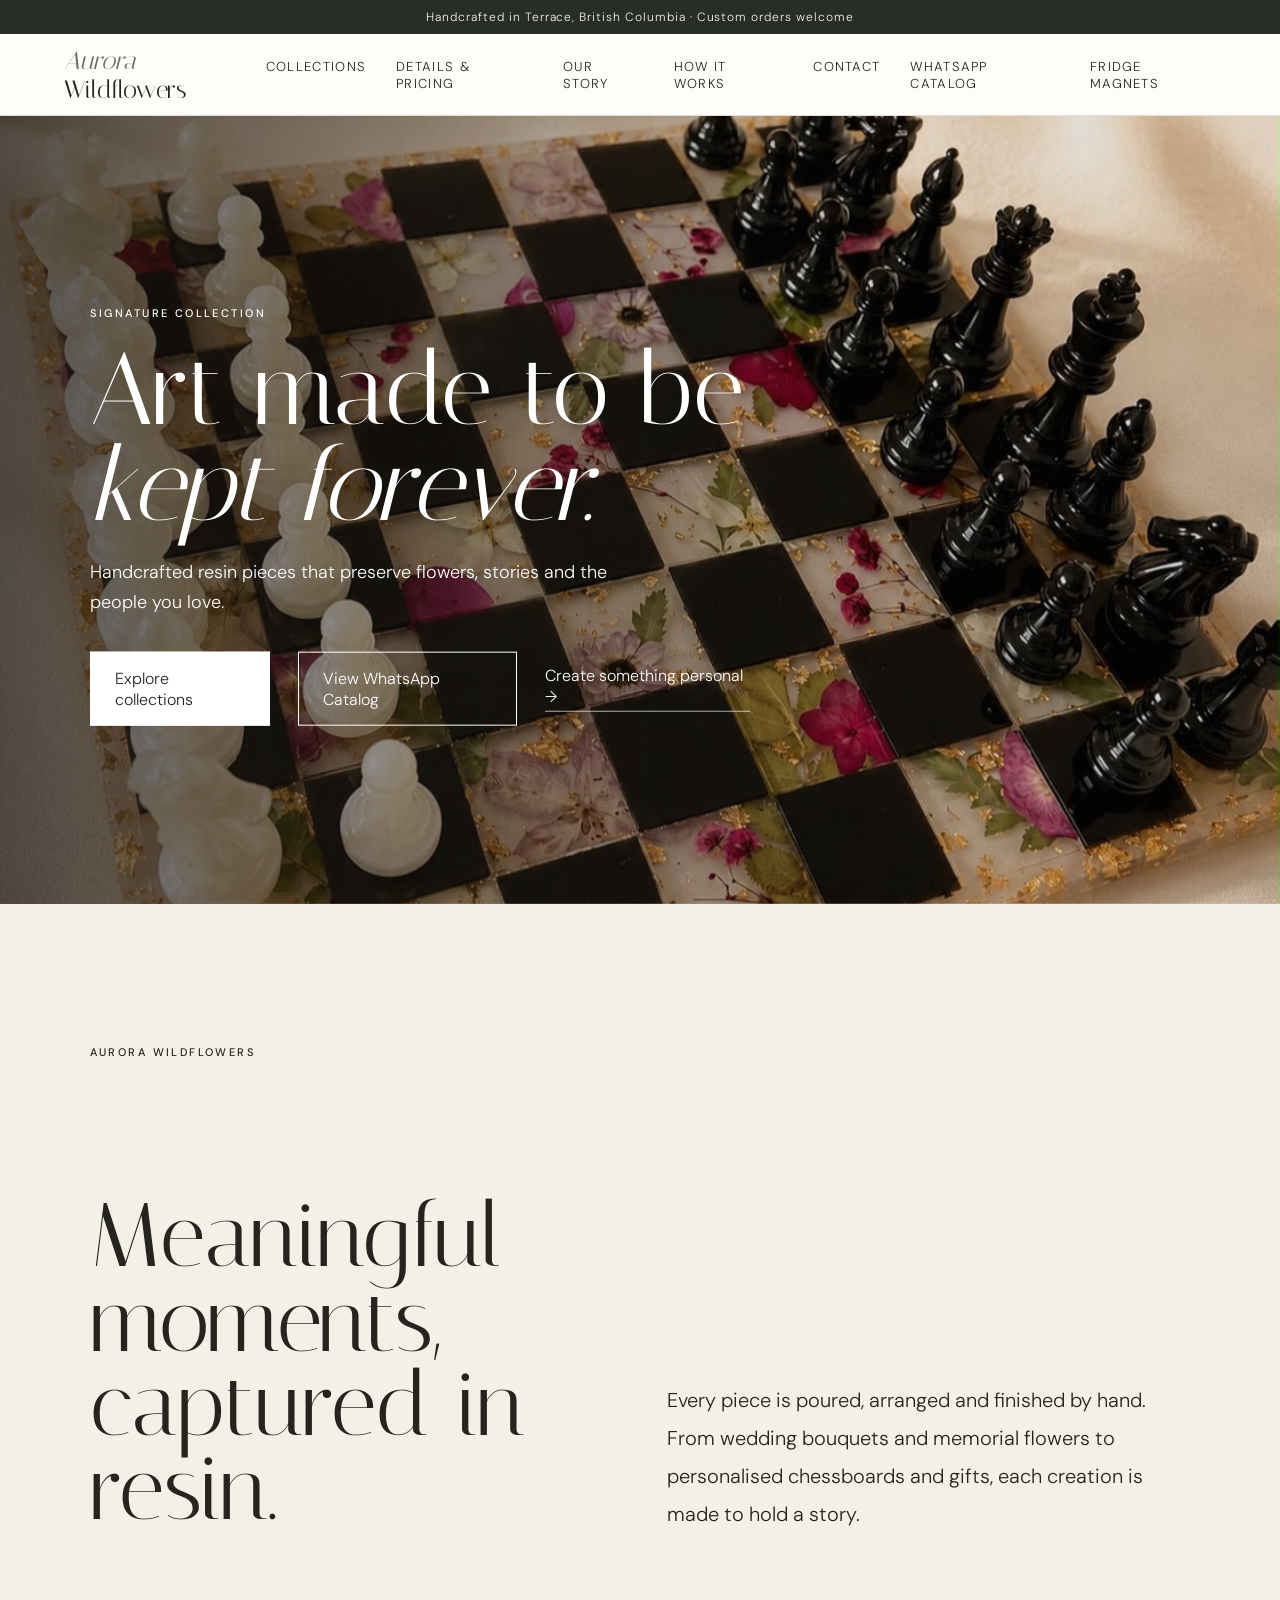
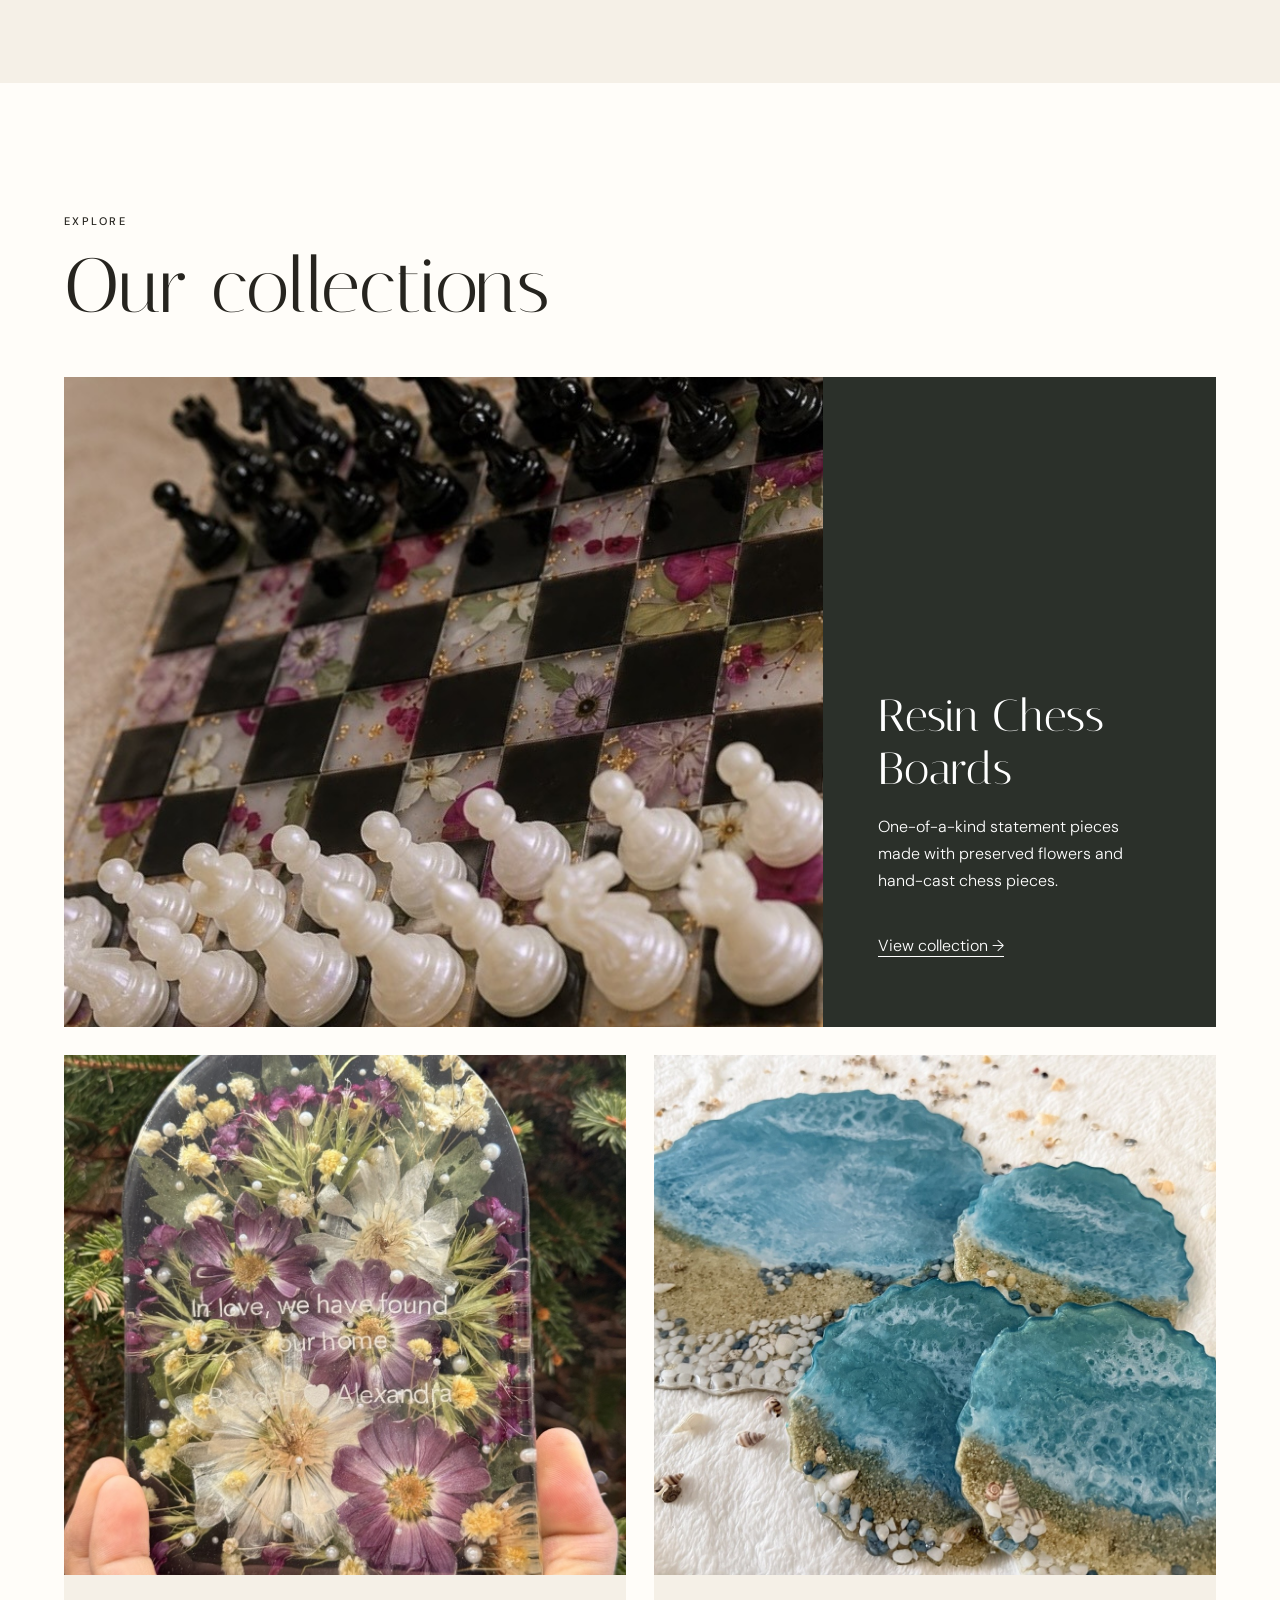
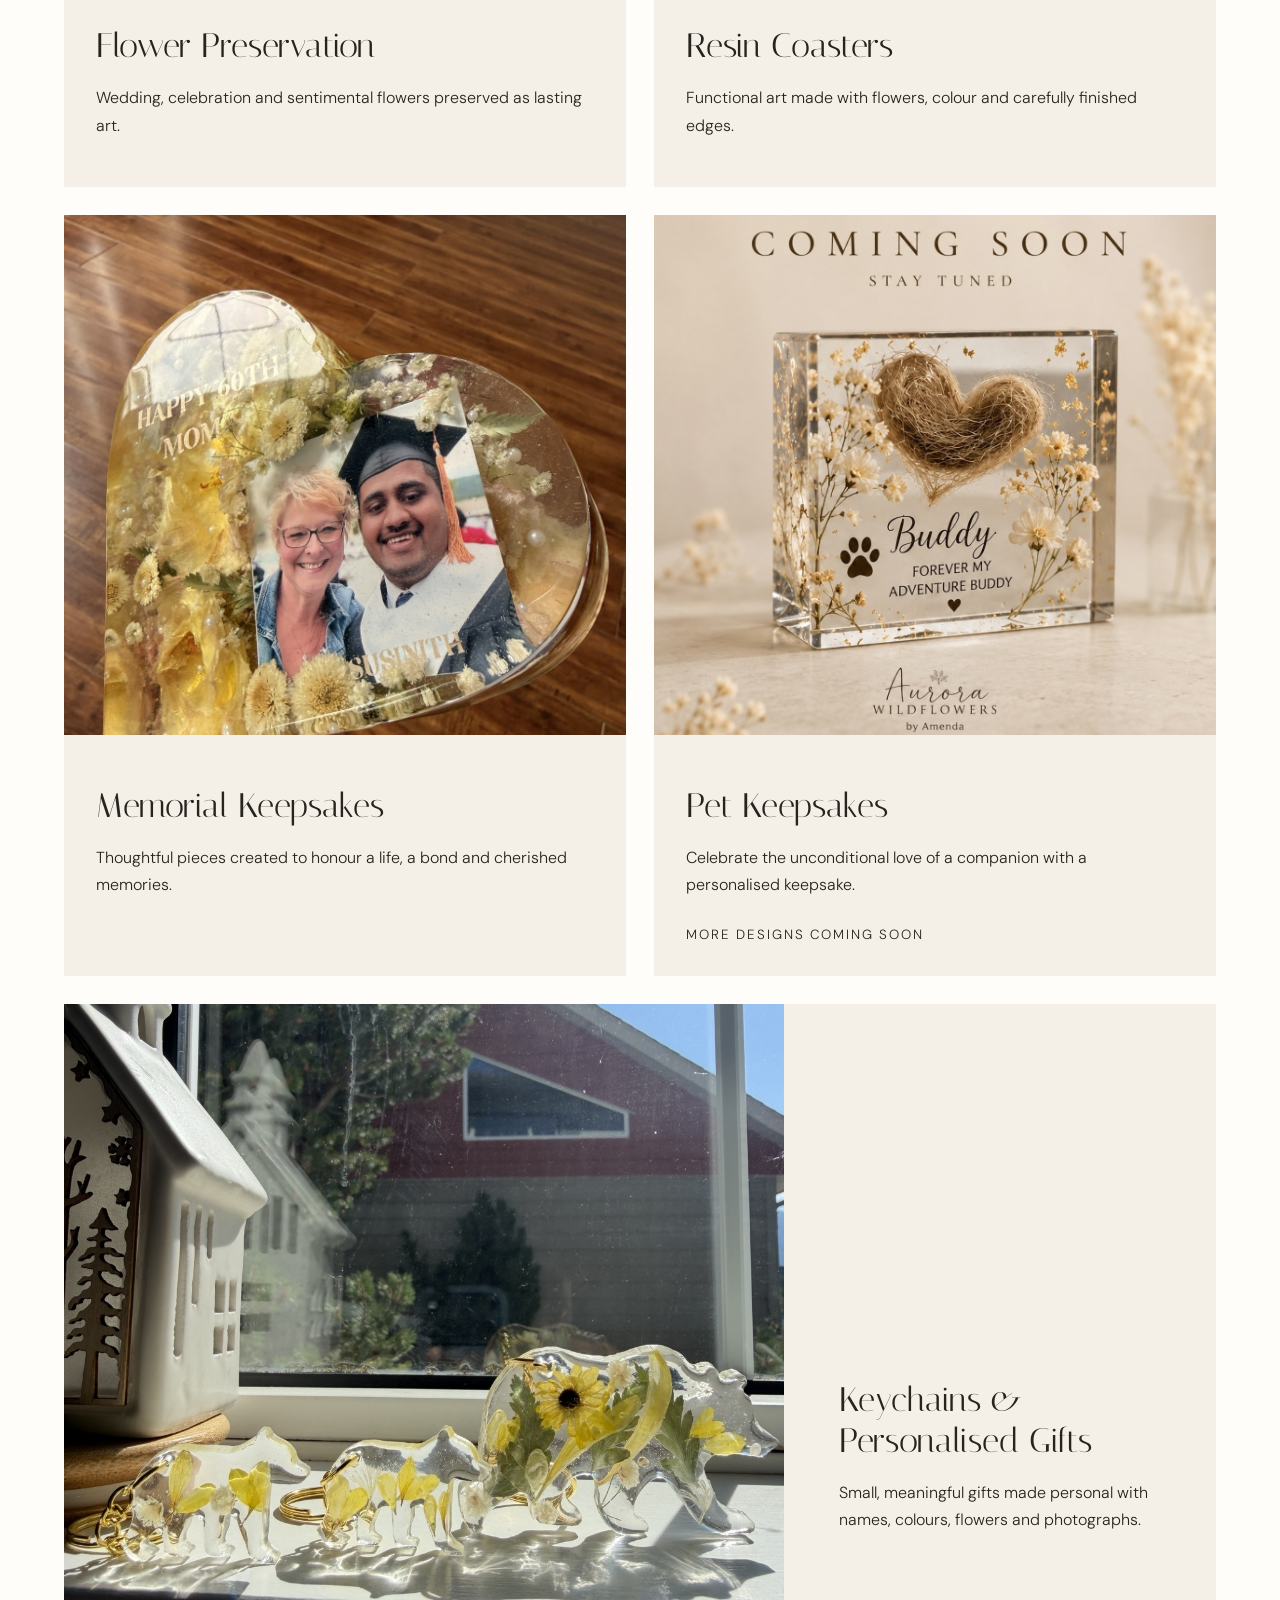
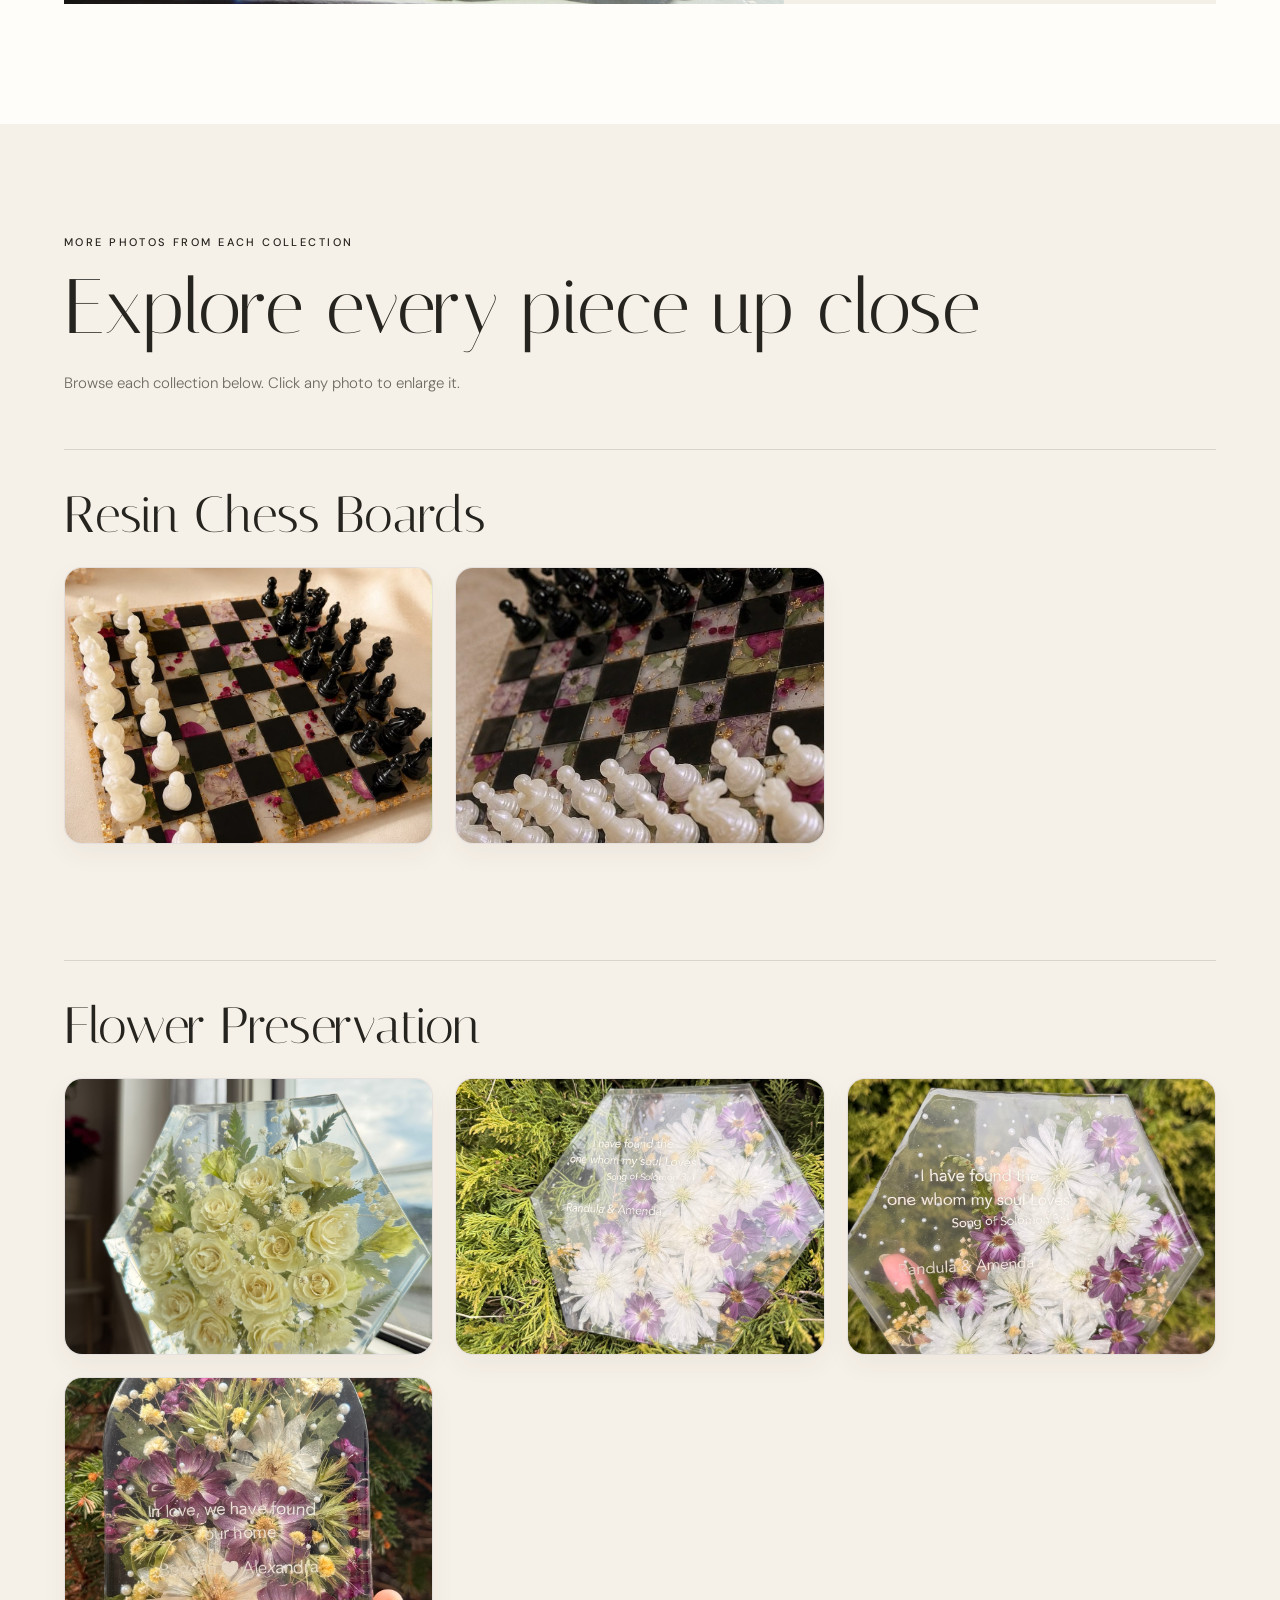
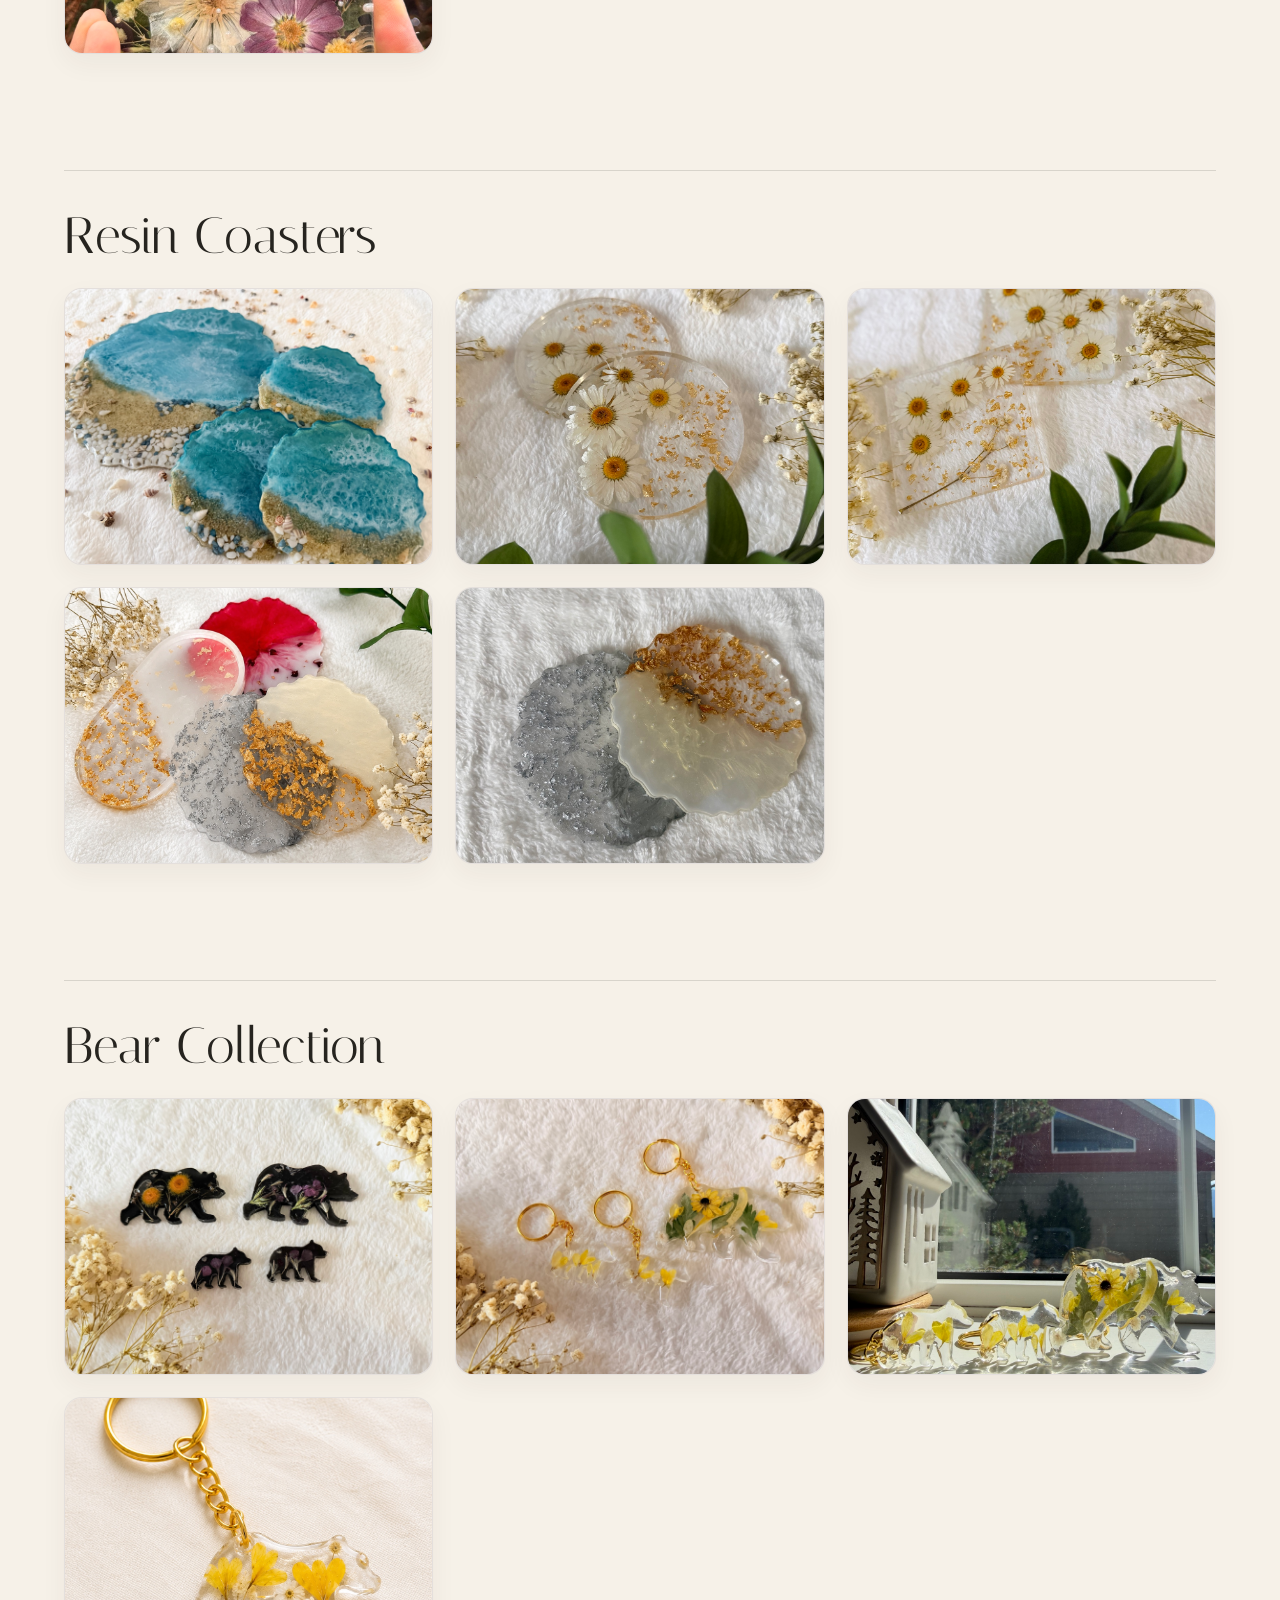
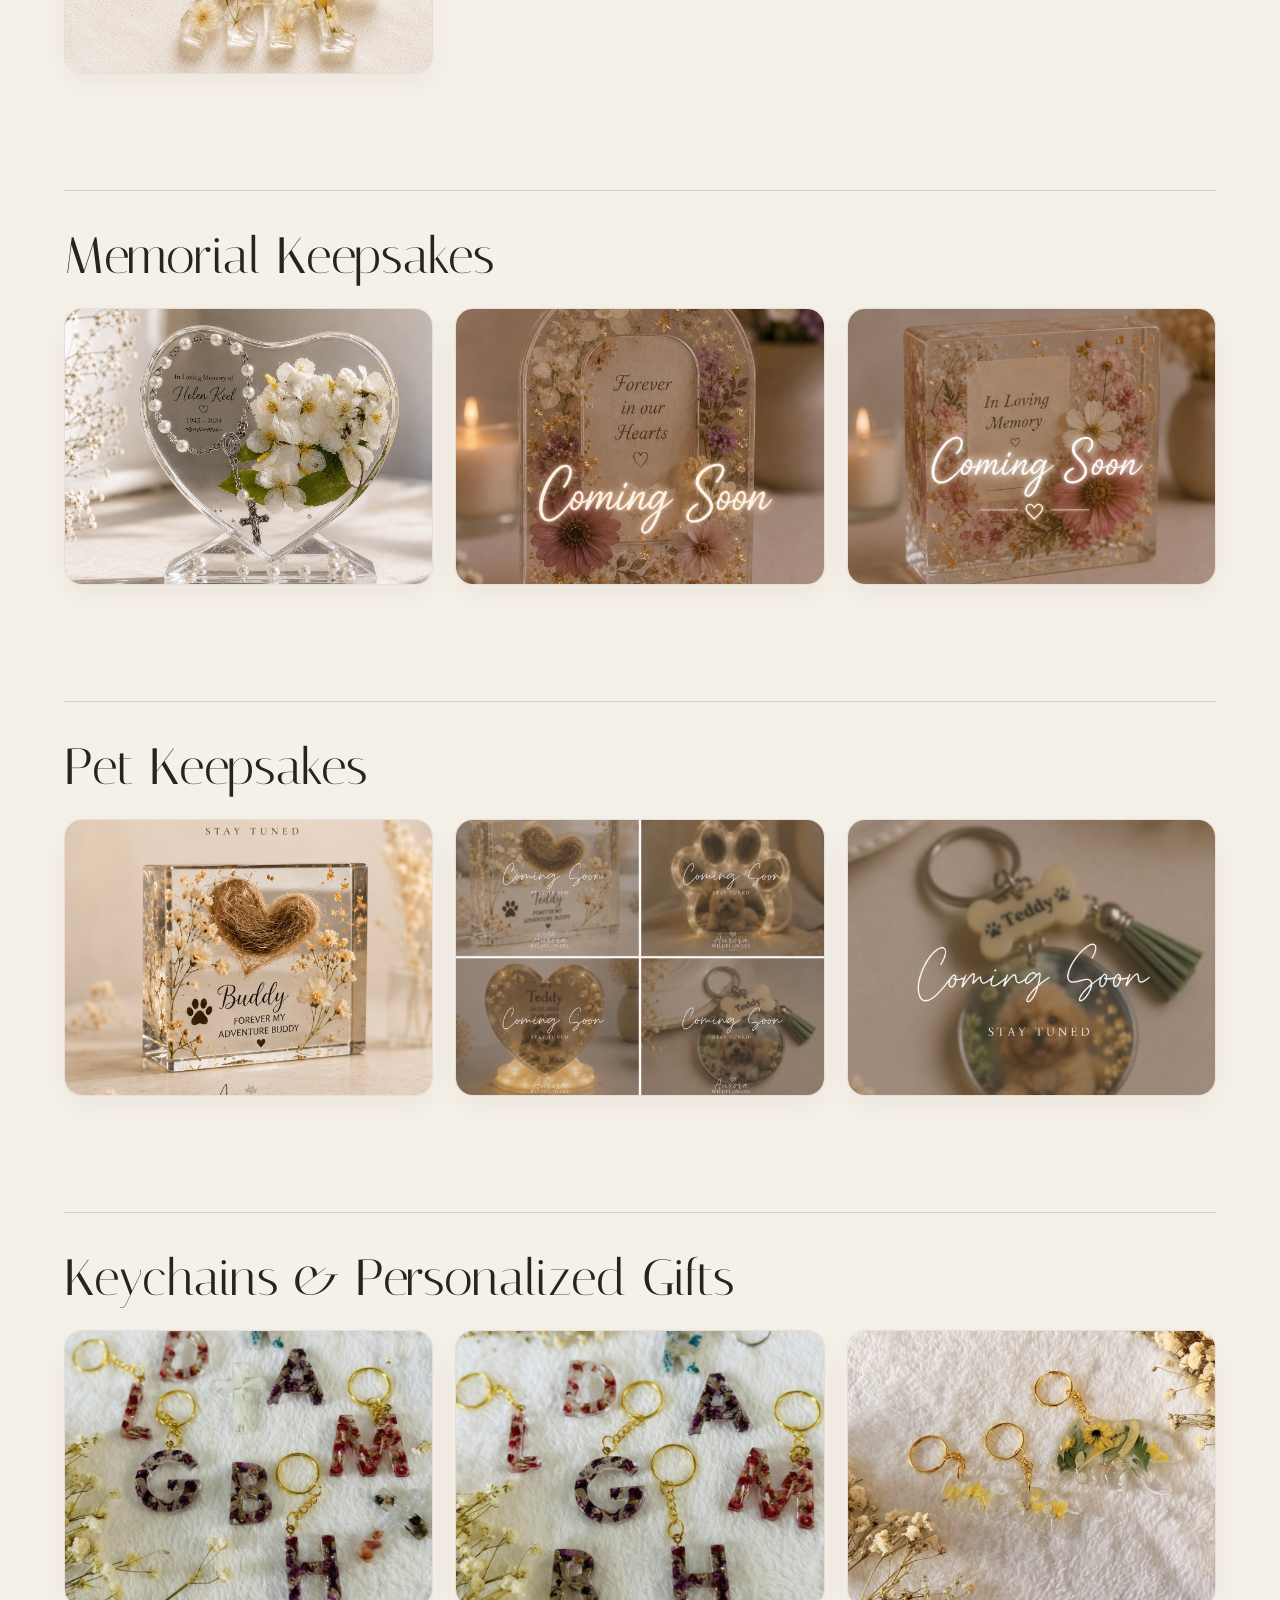
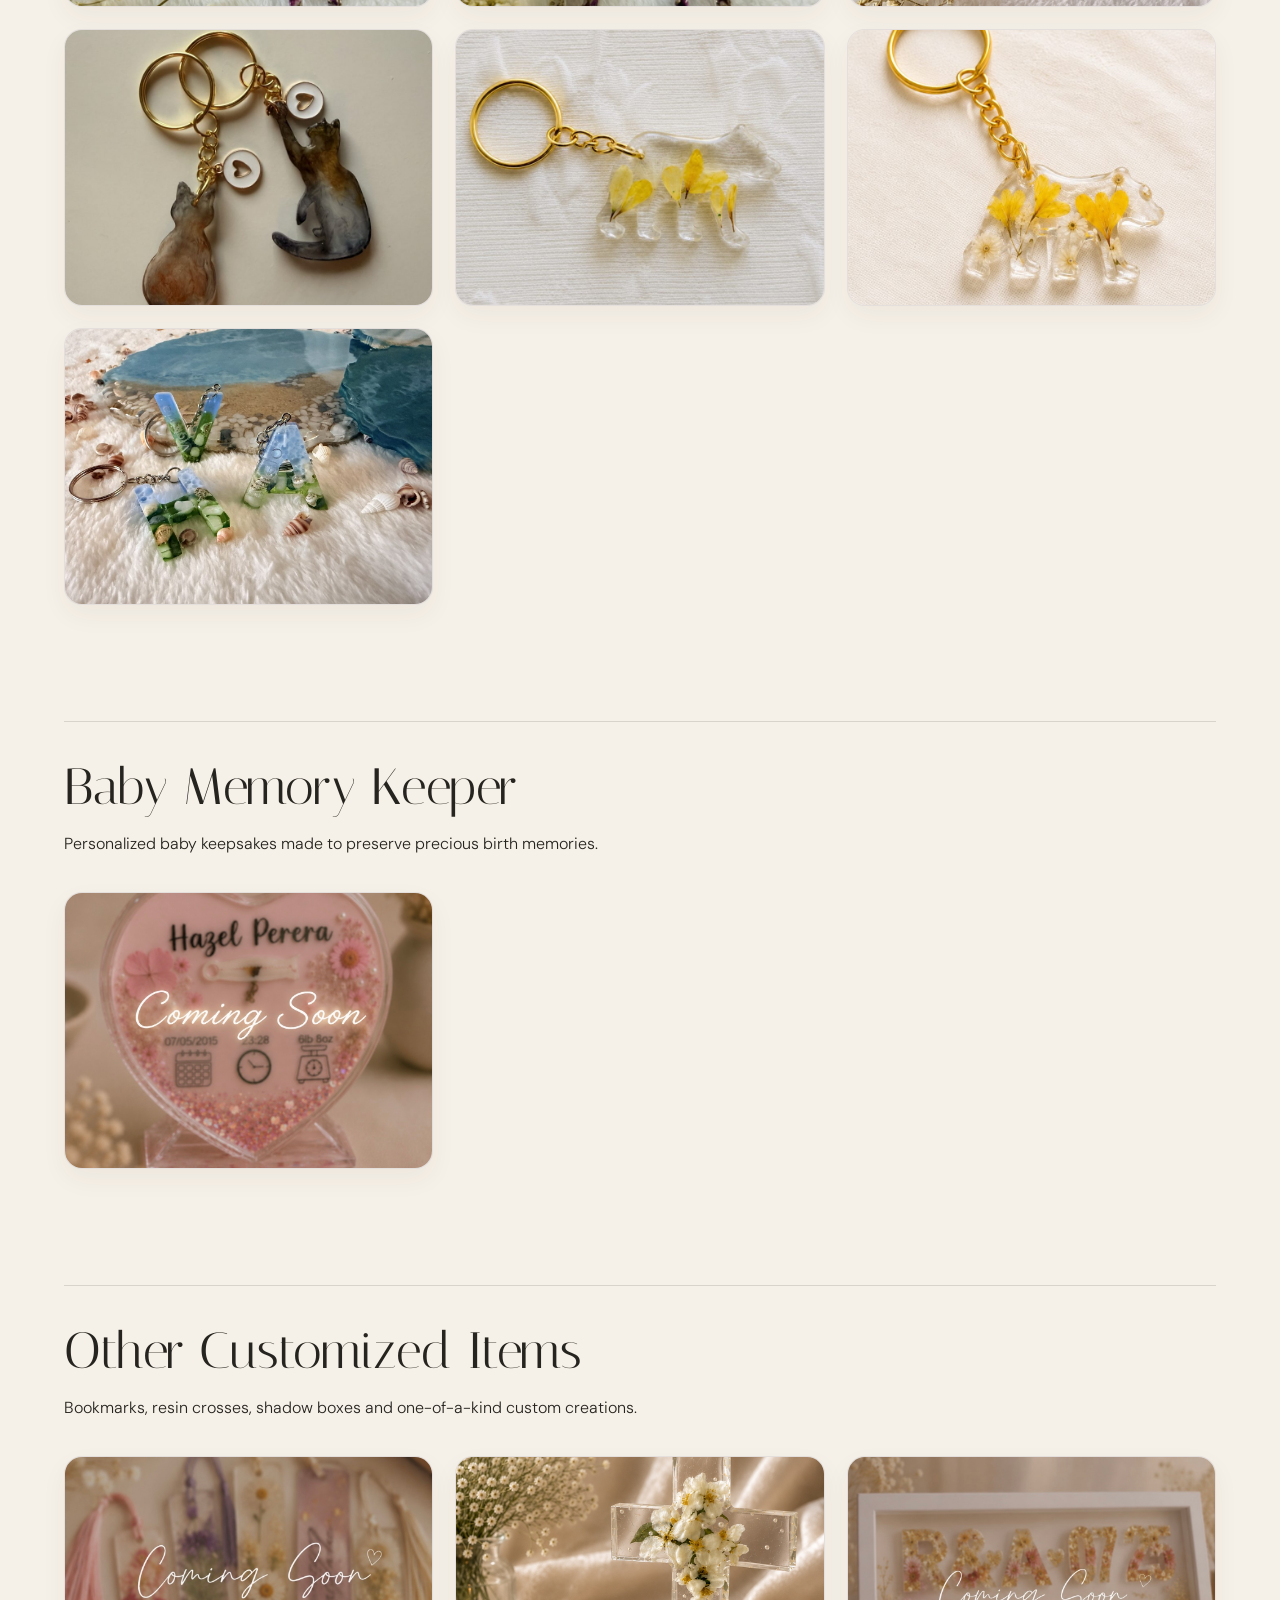
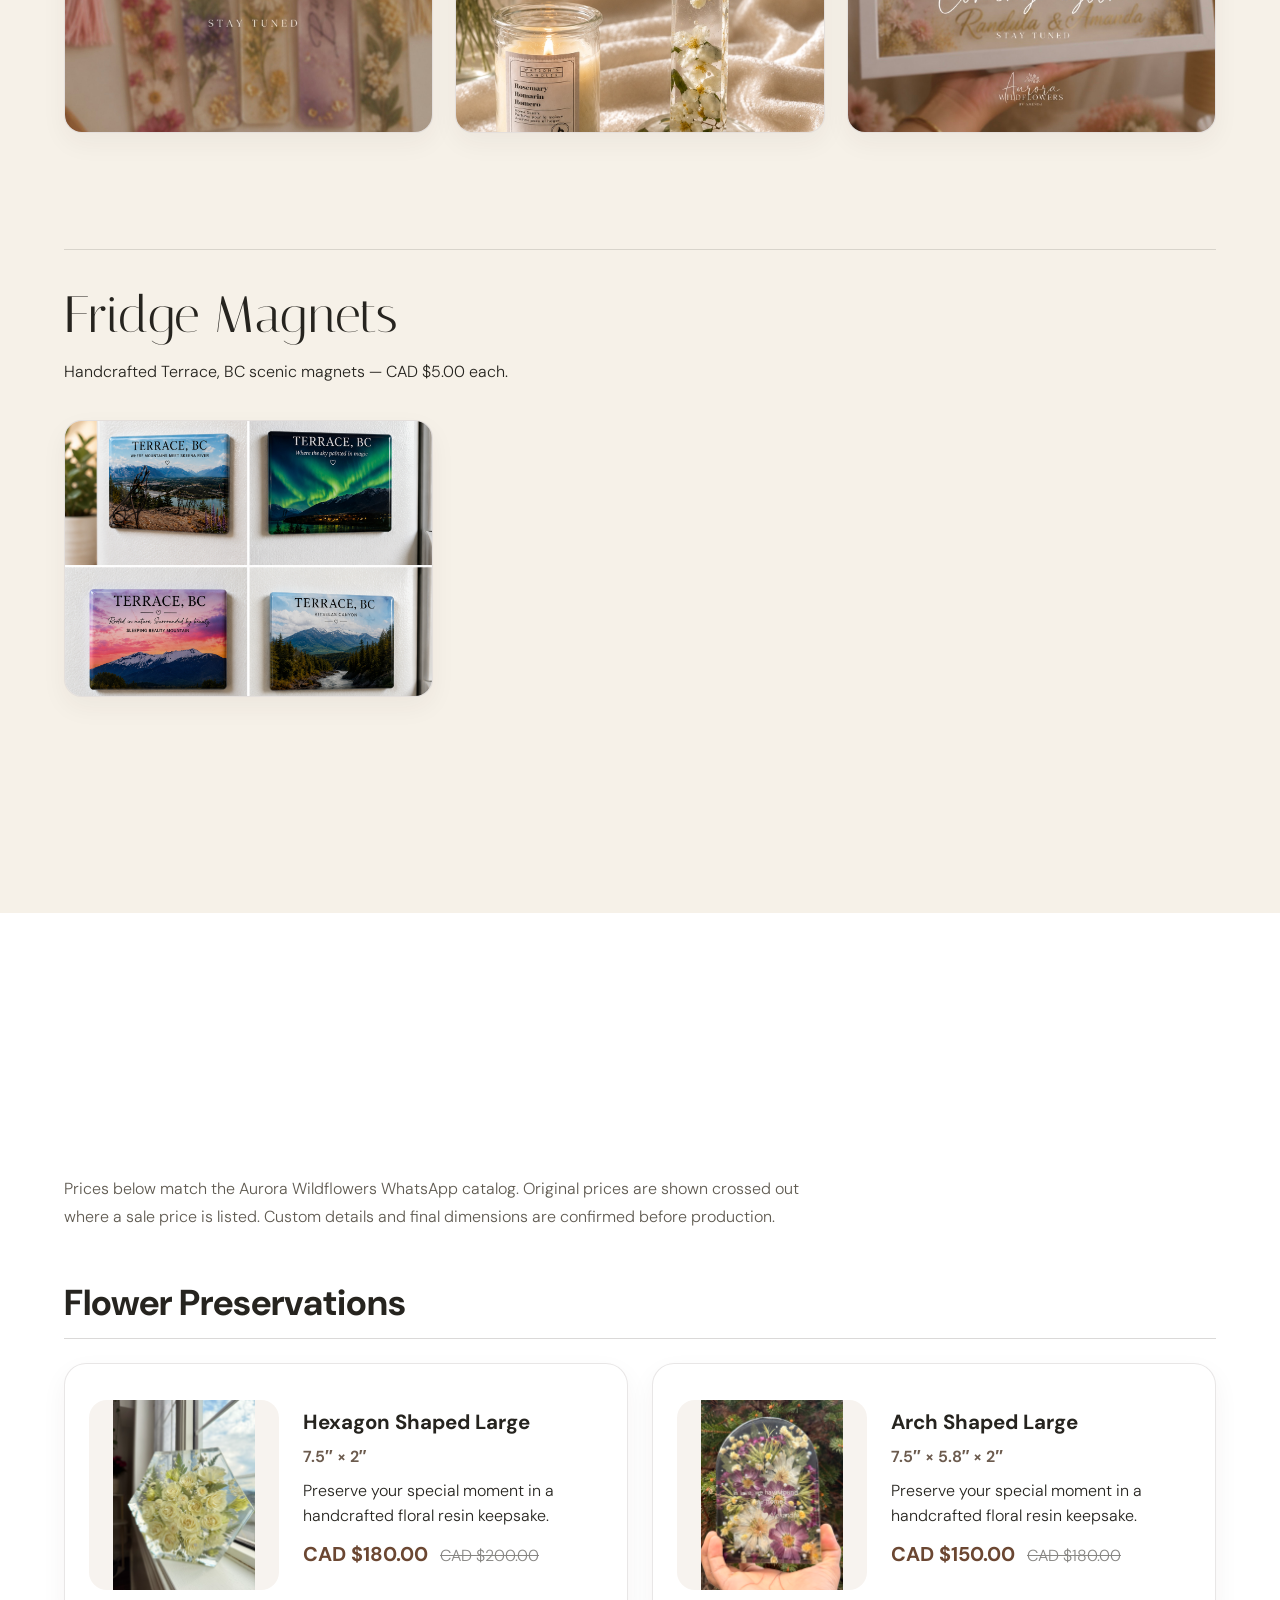
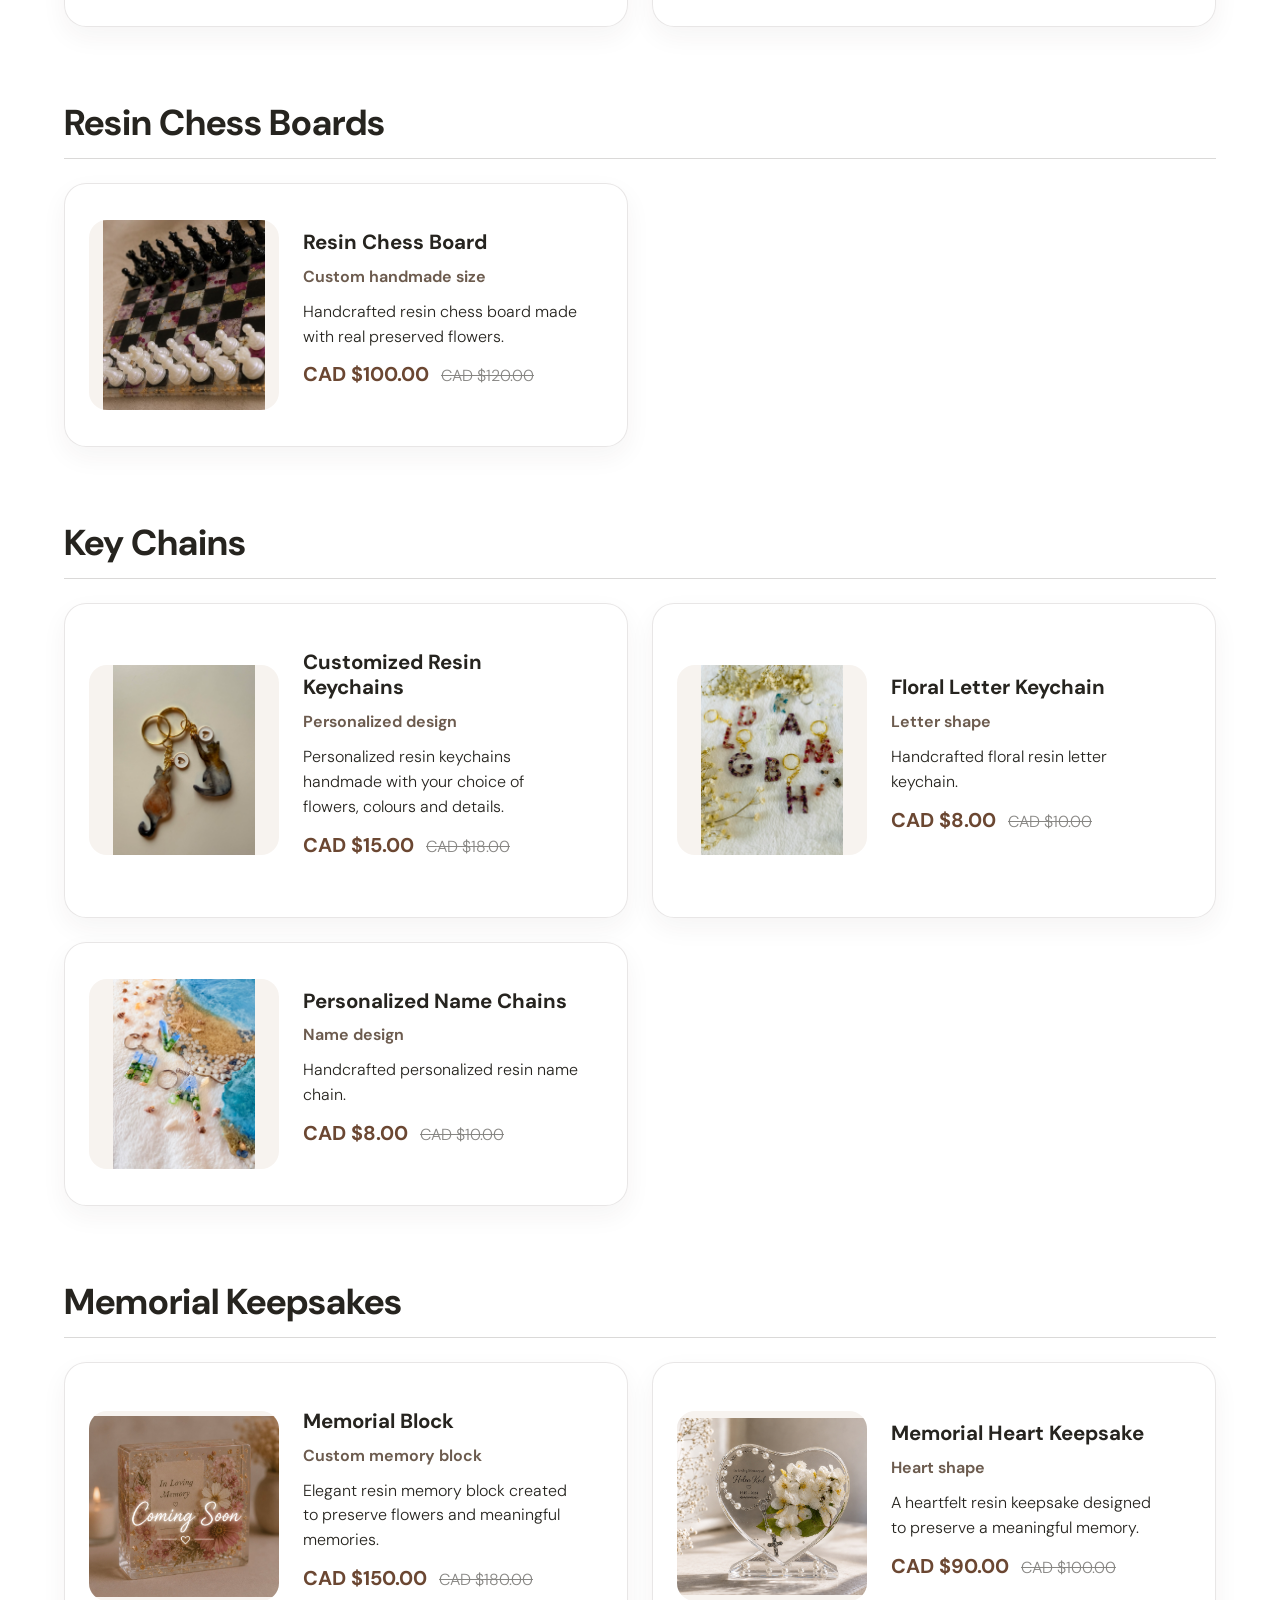
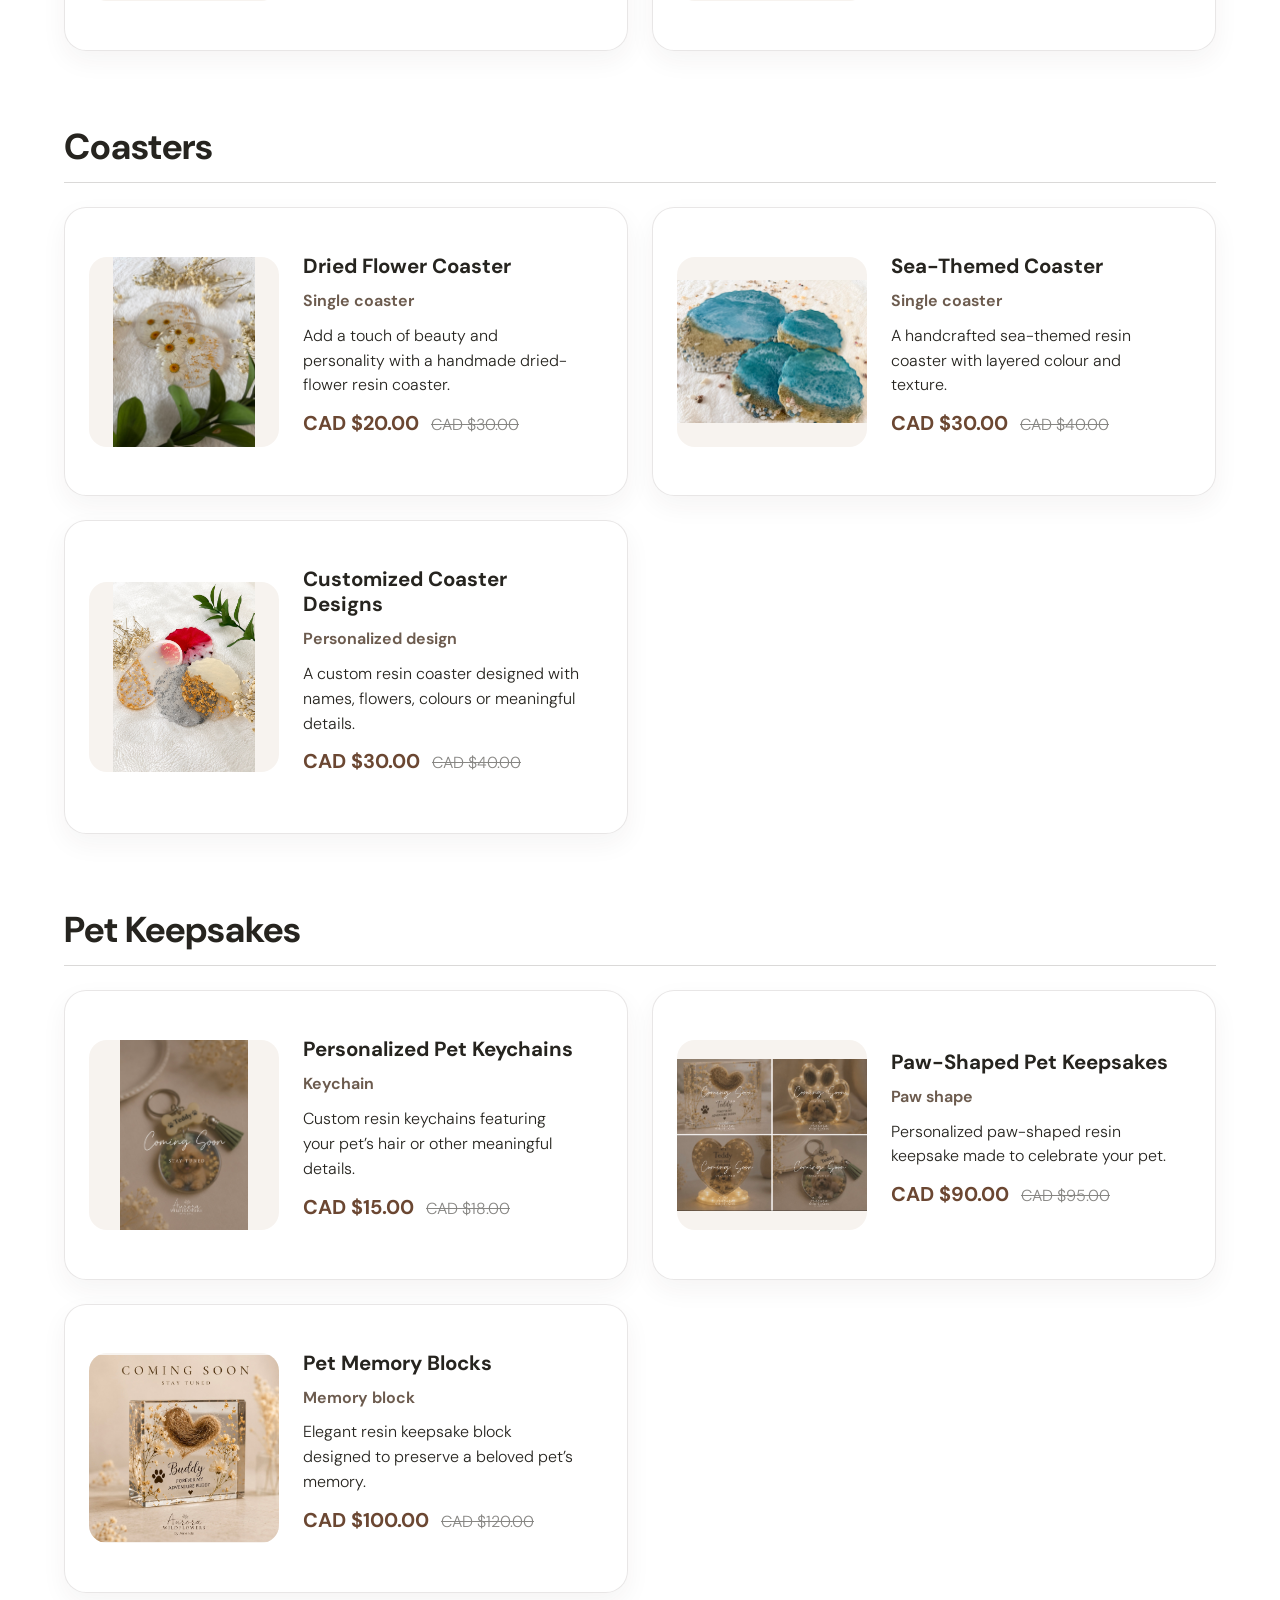
==== commit 0f55811b: "Update index.html" ====
--- a/index.html
+++ b/index.html
@@ -55,7 +55,6 @@
 @media(max-width:520px){.catalog-item{grid-template-columns:1fr}.catalog-item img{height:220px}.catalog-item-body{padding:18px}.catalog-price{flex-wrap:wrap}}
 </style>
 
-&lt;!-- Product detail cover photos matched to their correct collections --&gt;
 <style>
 .collection-gallery-title span, .collection-photo figcaption { display:none !important; }
 .collection-photo { margin:0; }
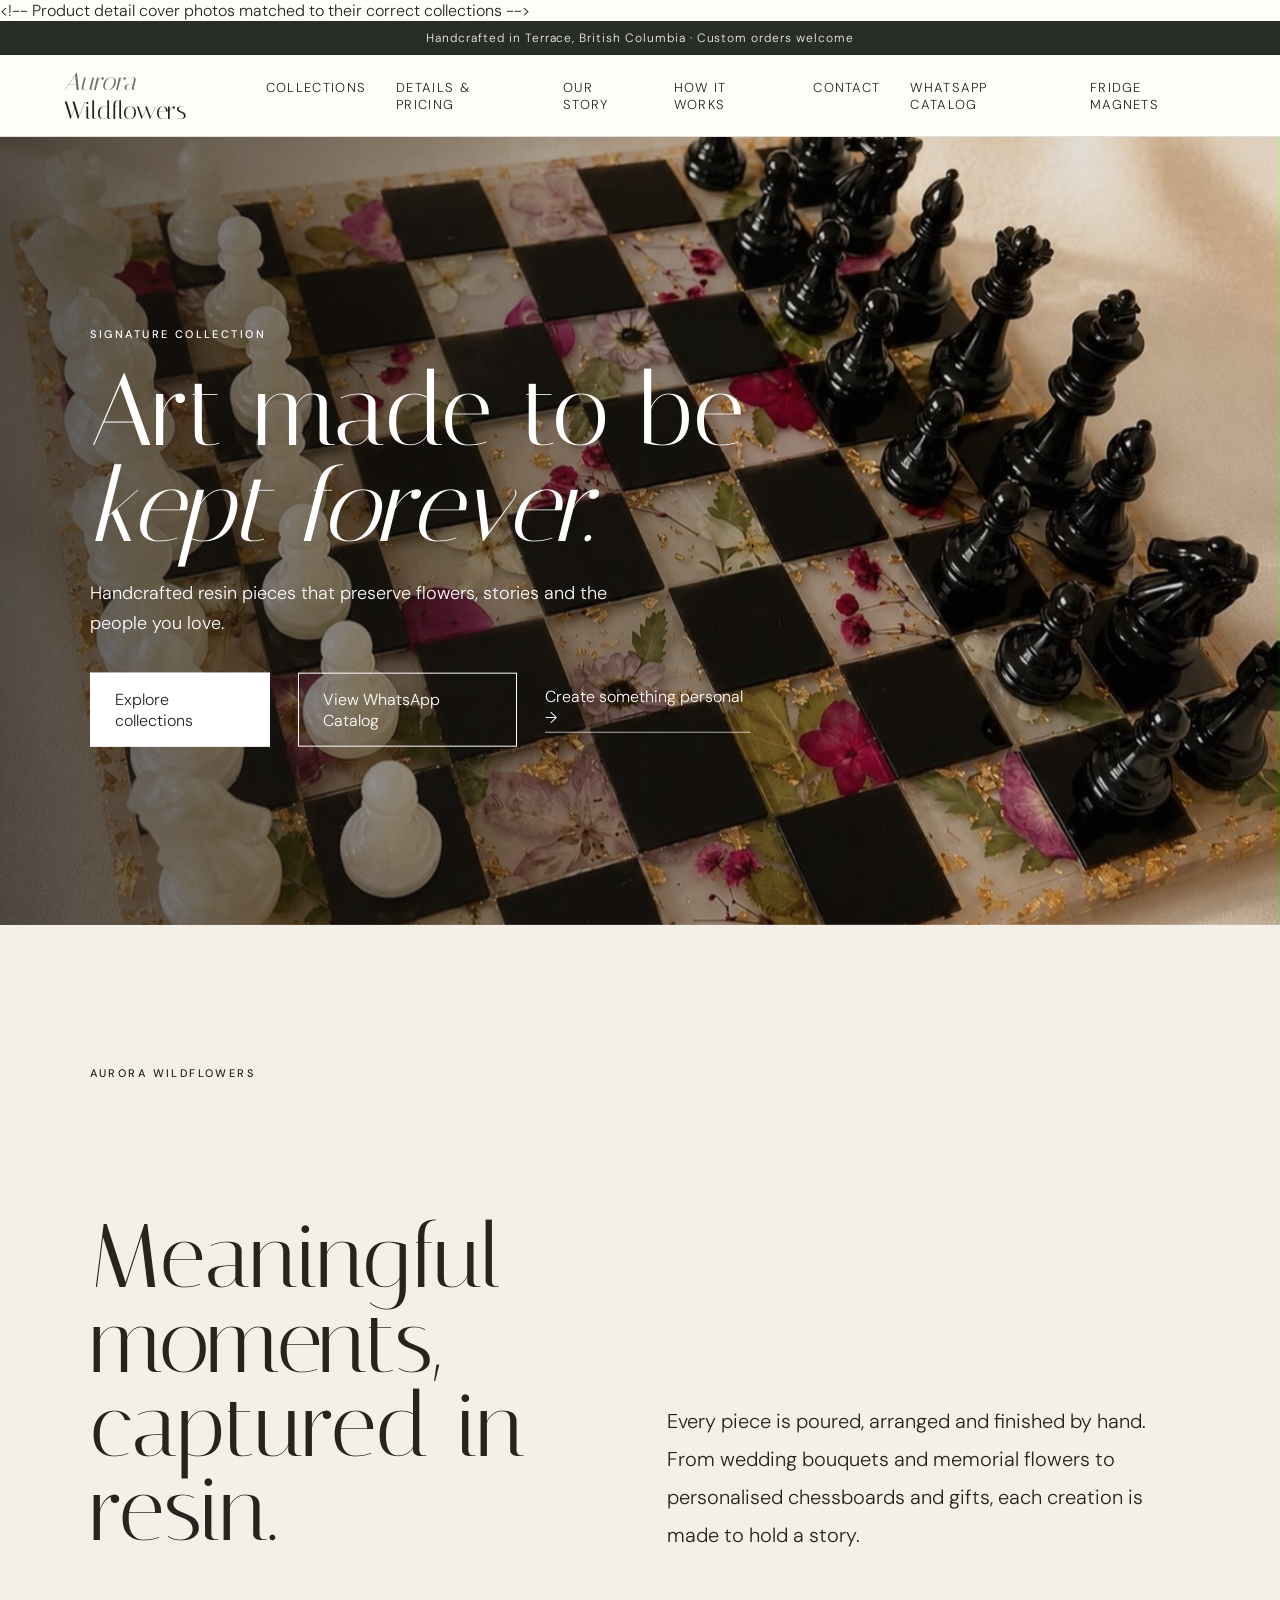
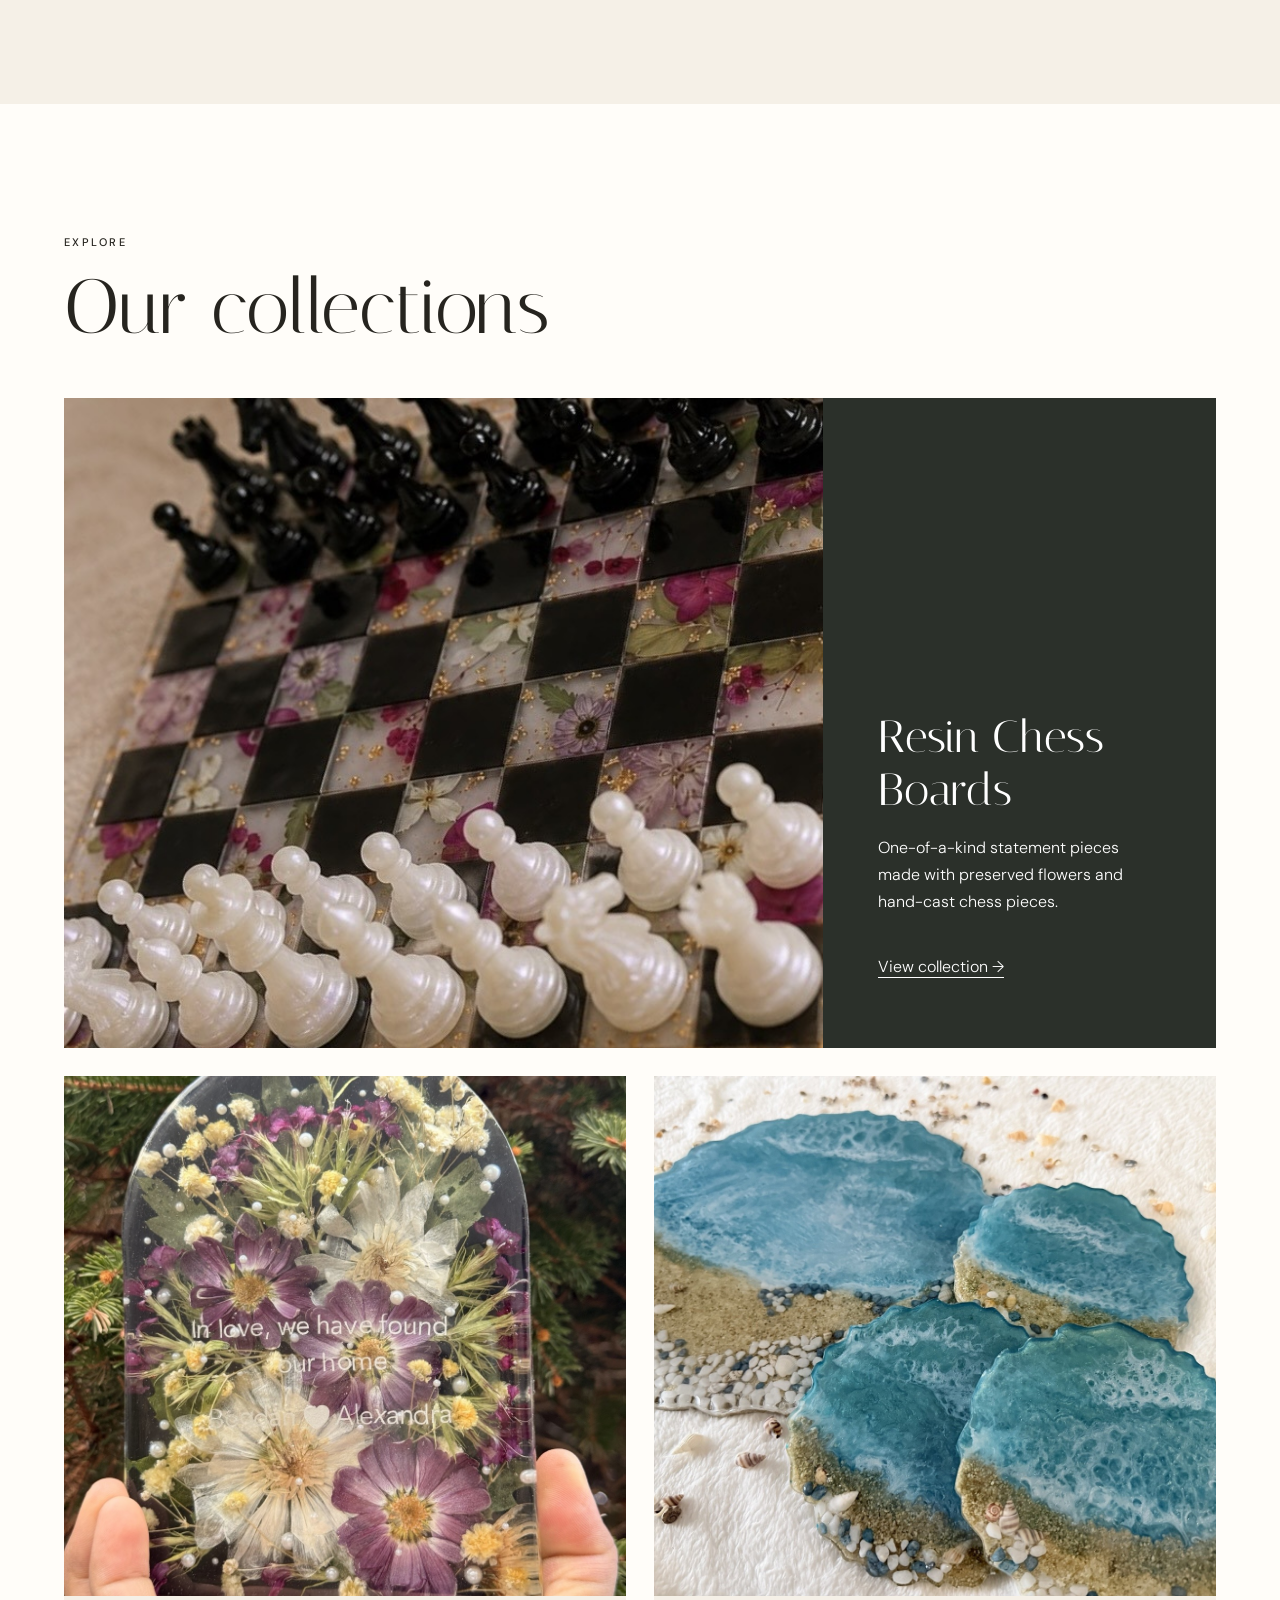
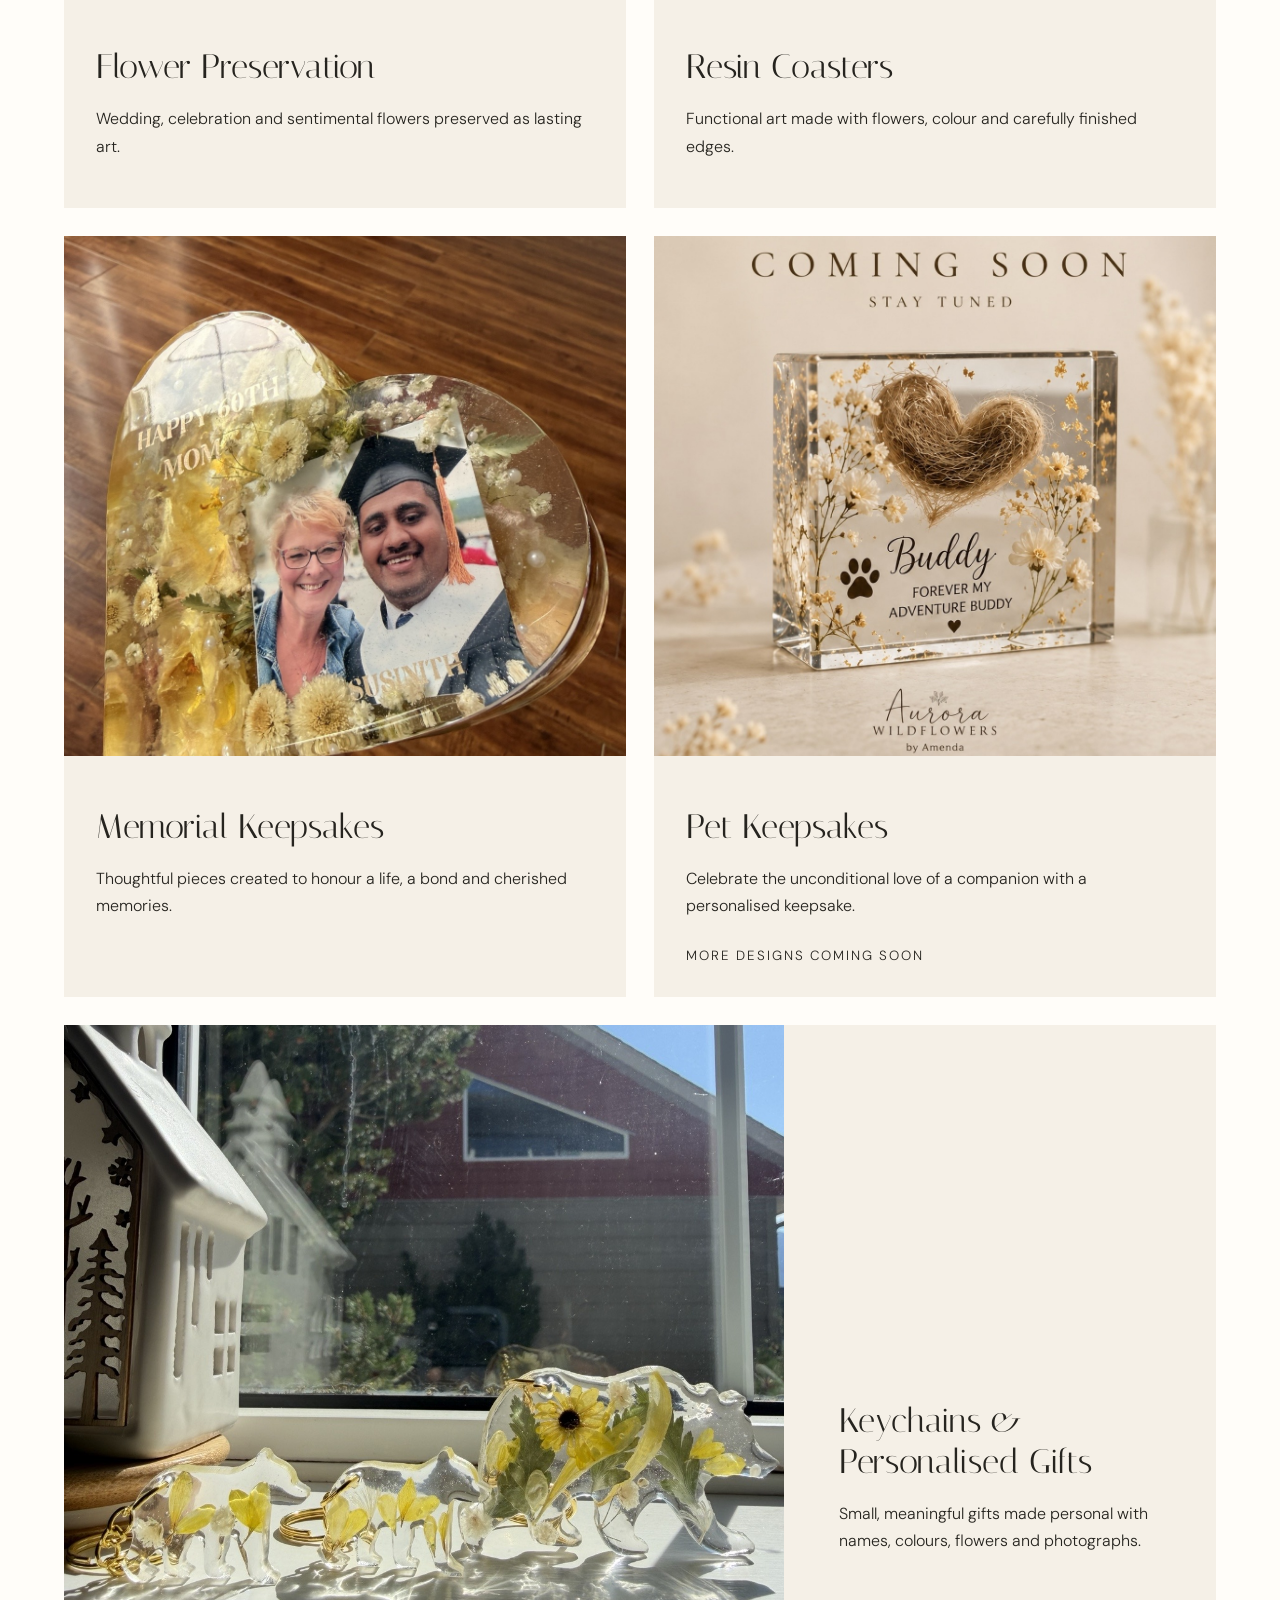
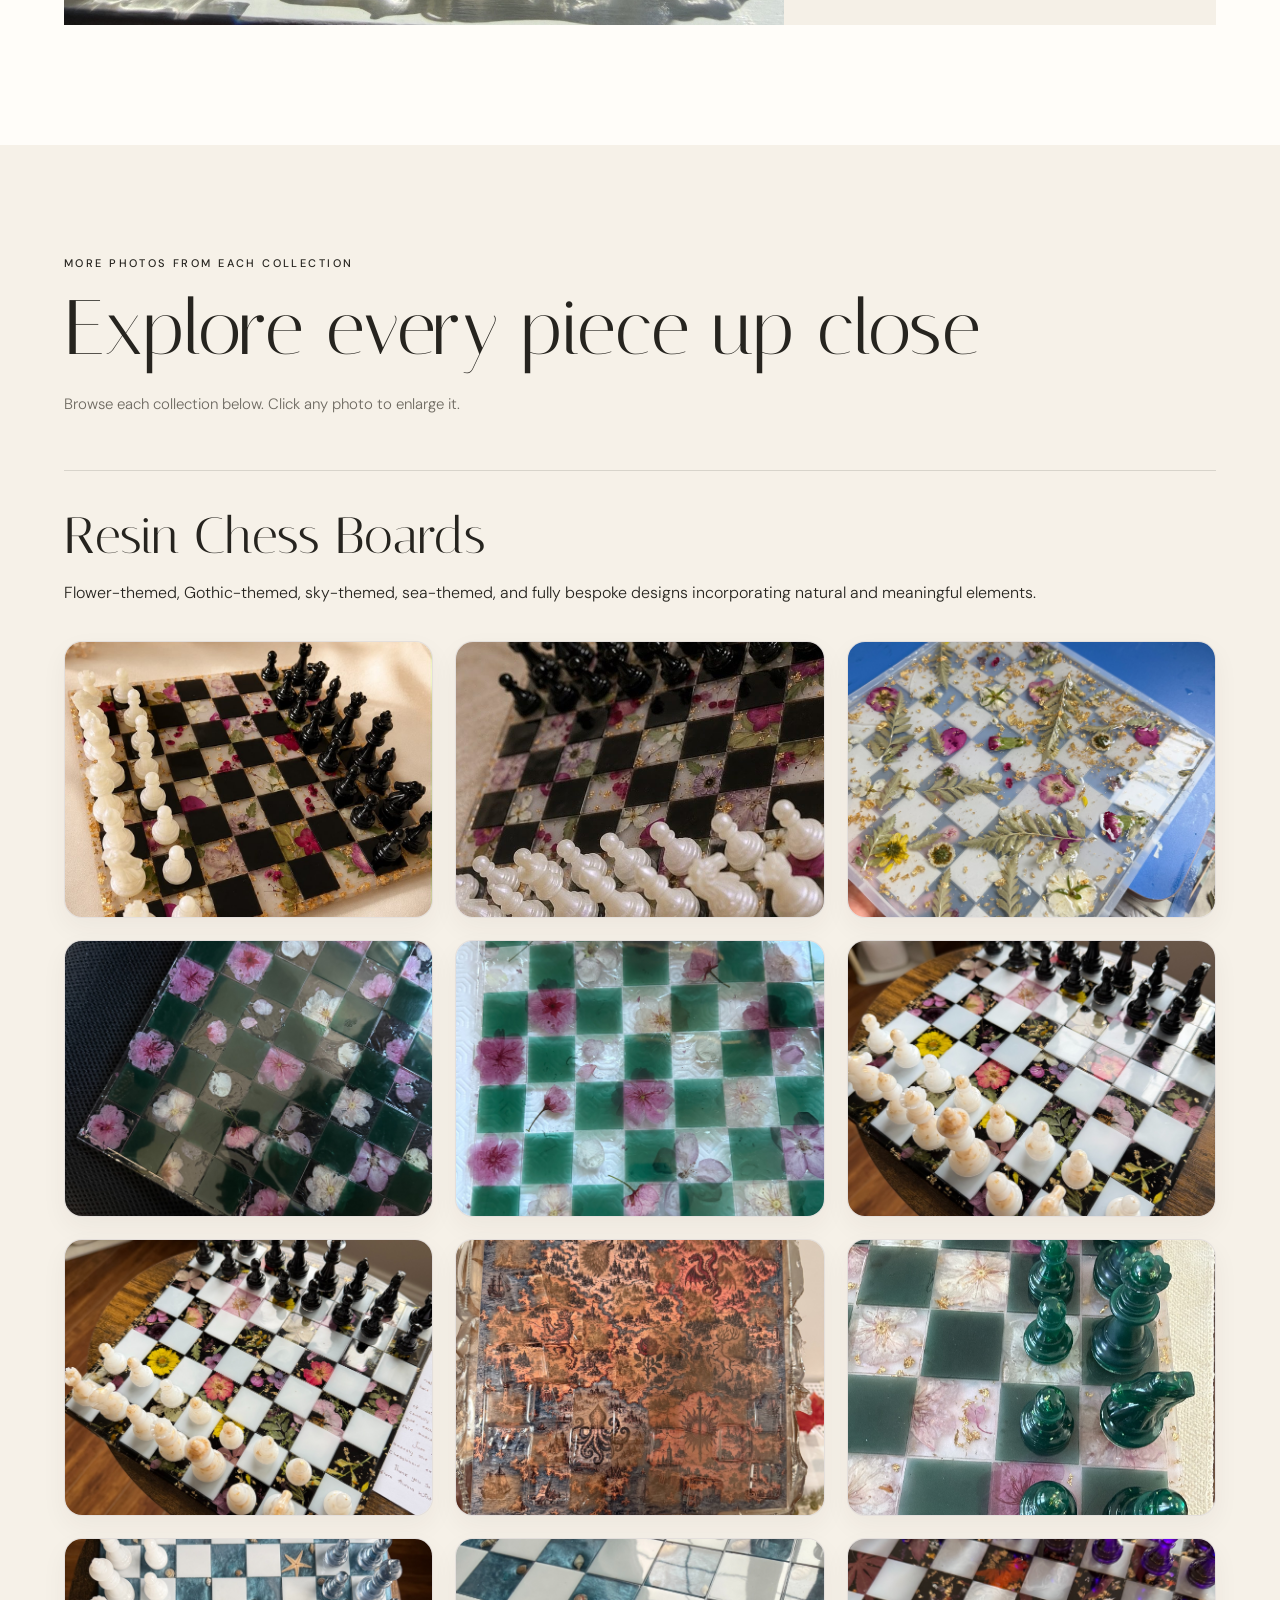
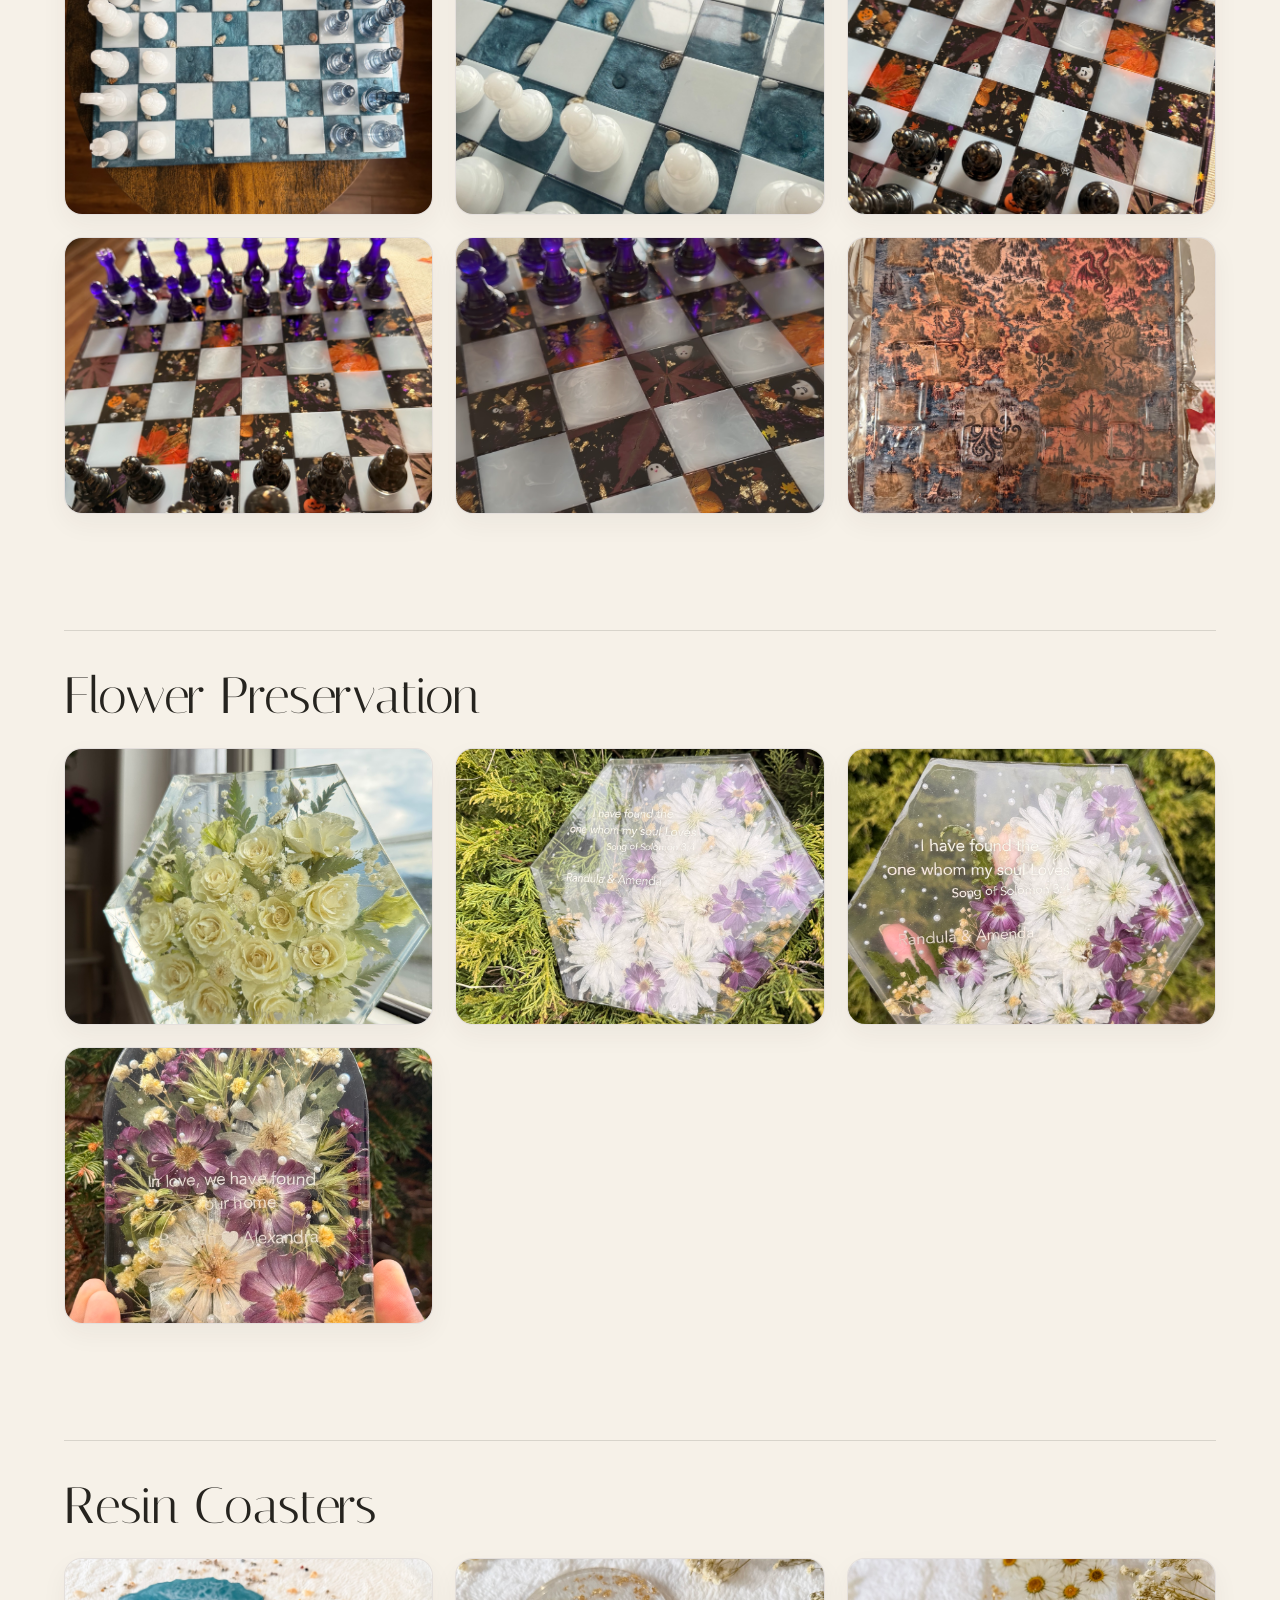
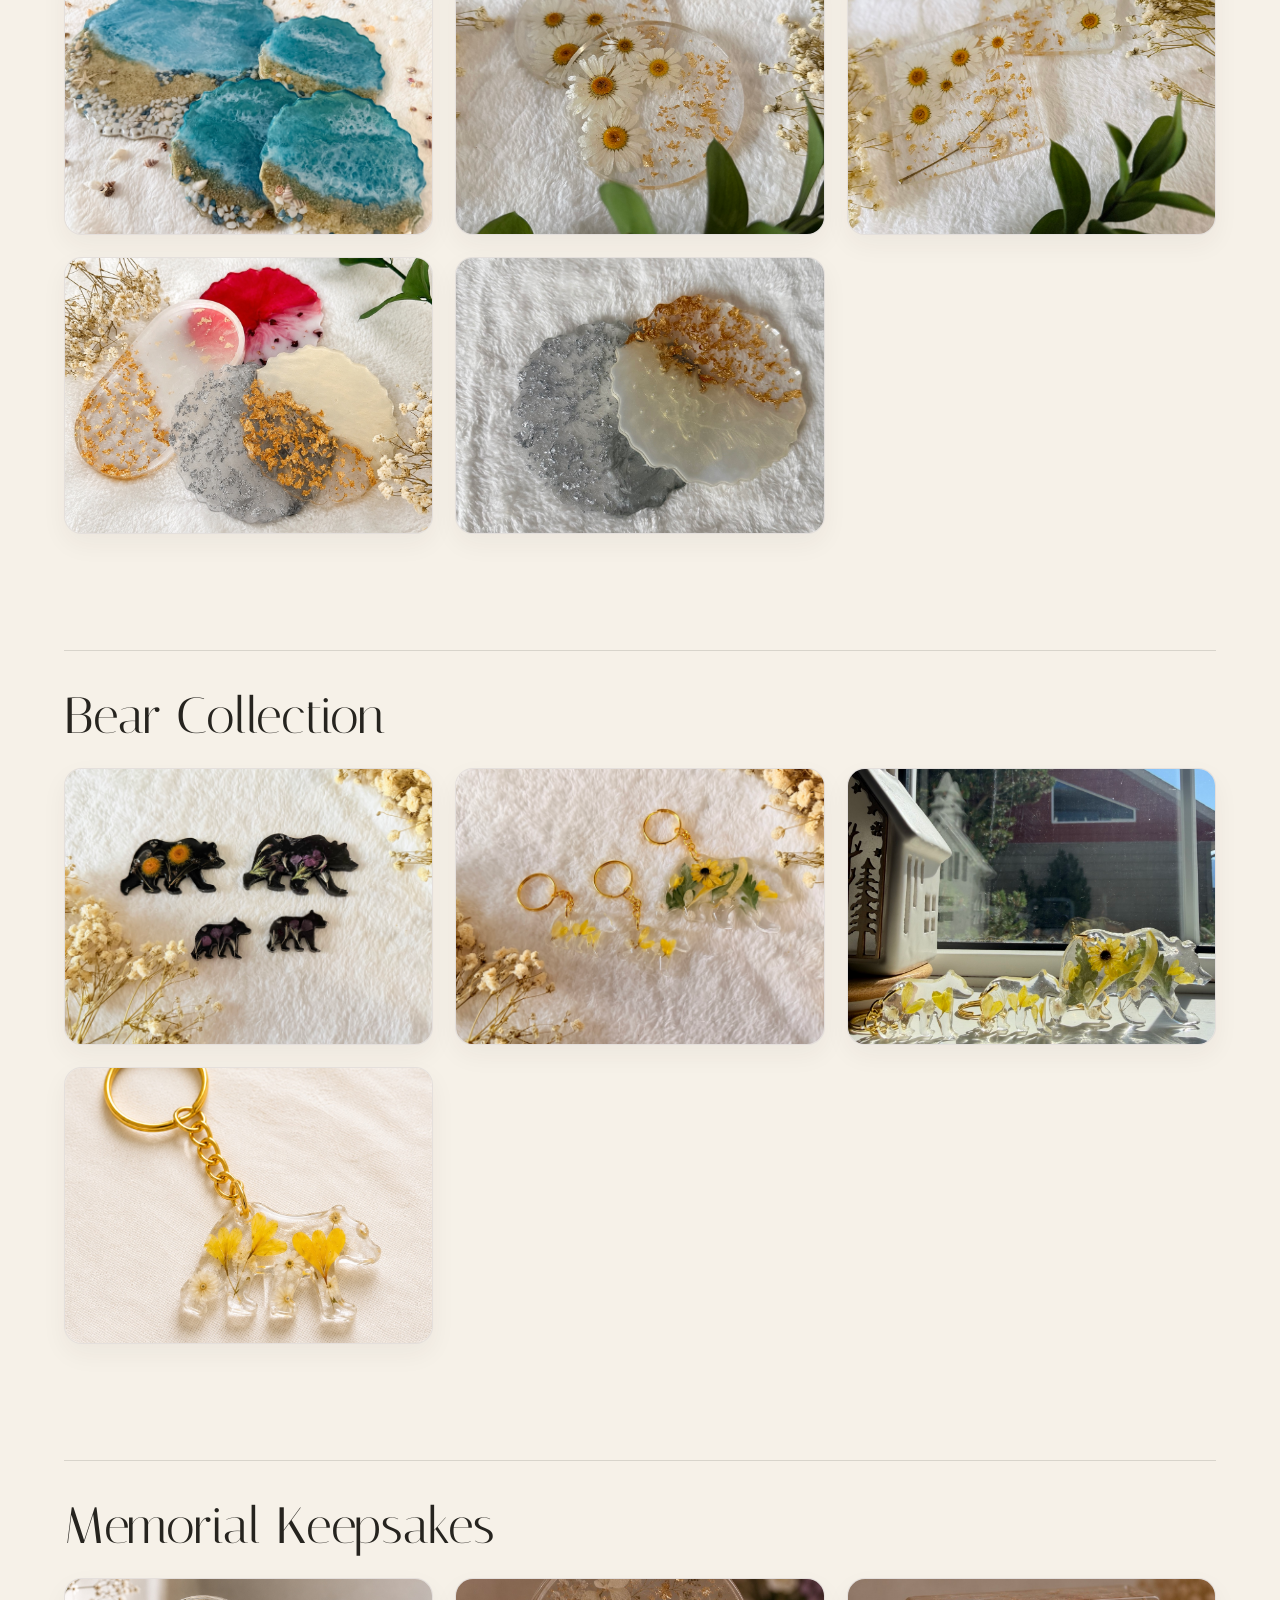
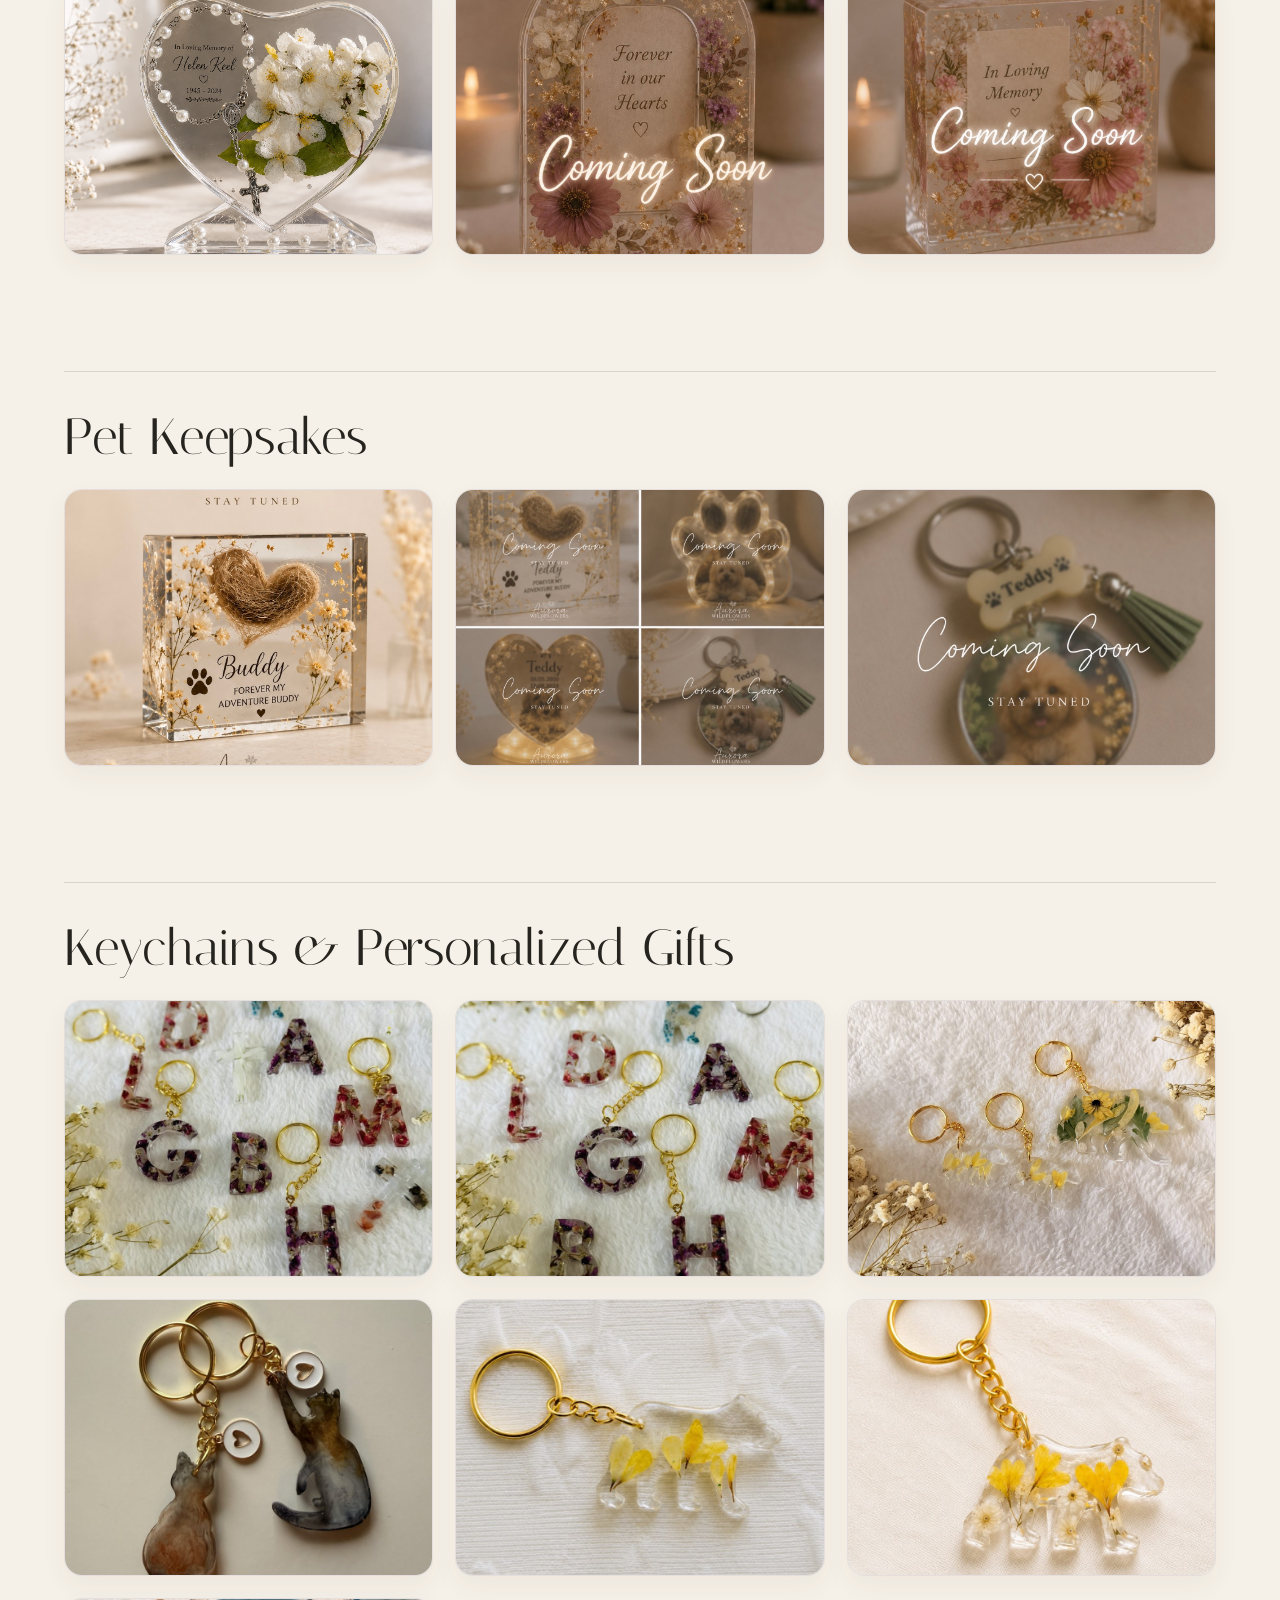
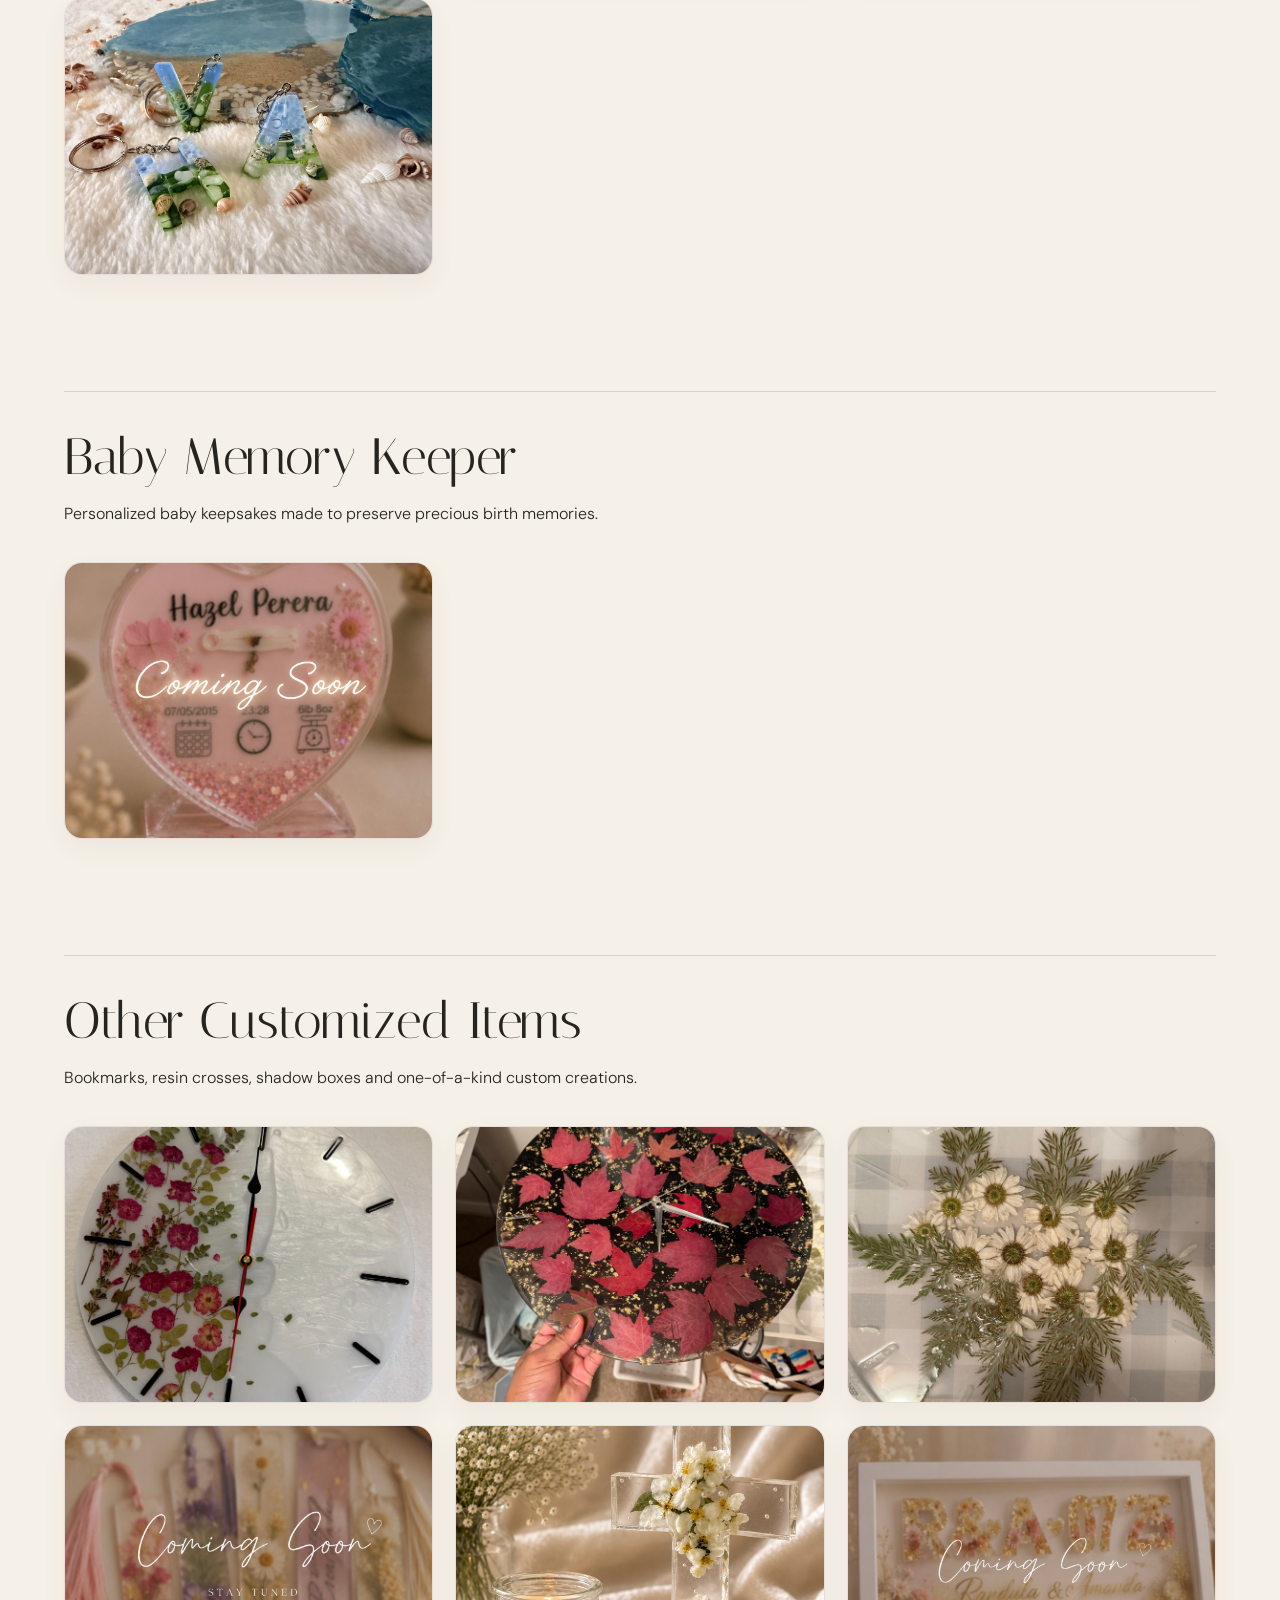
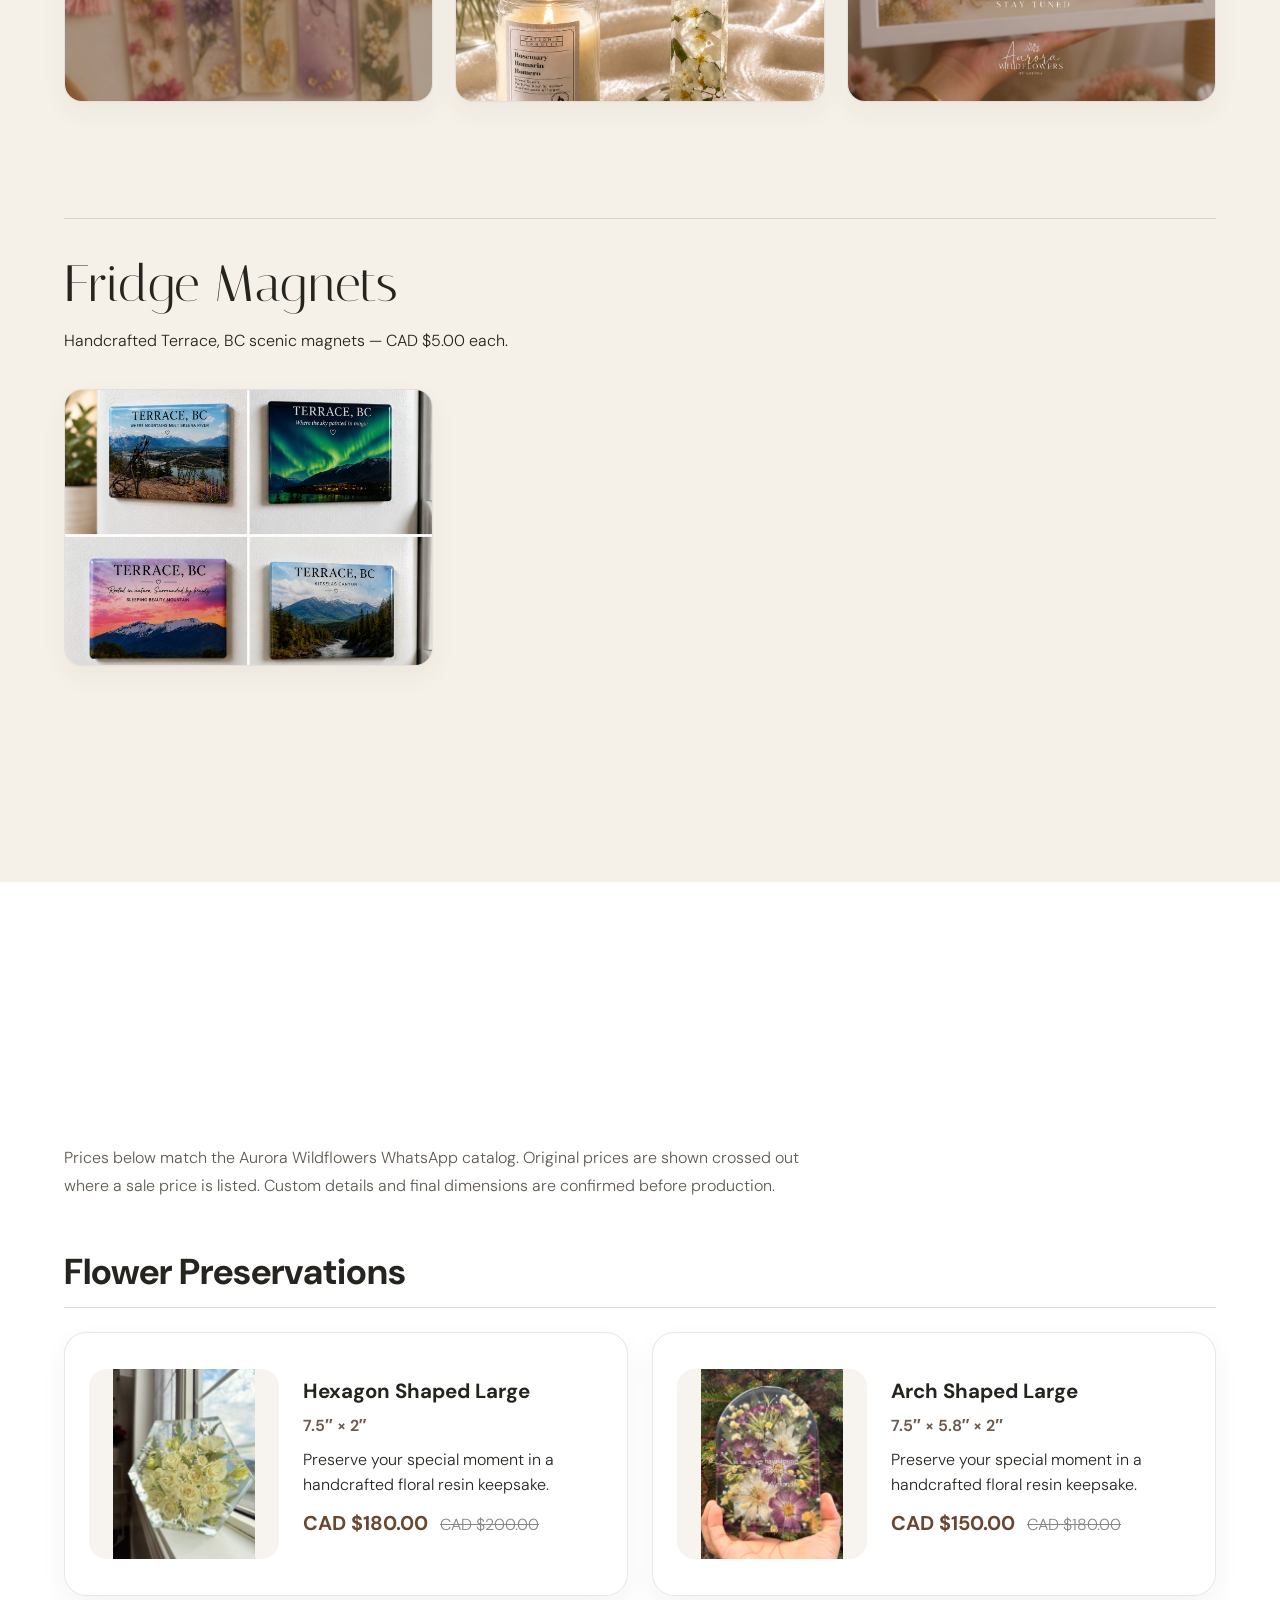
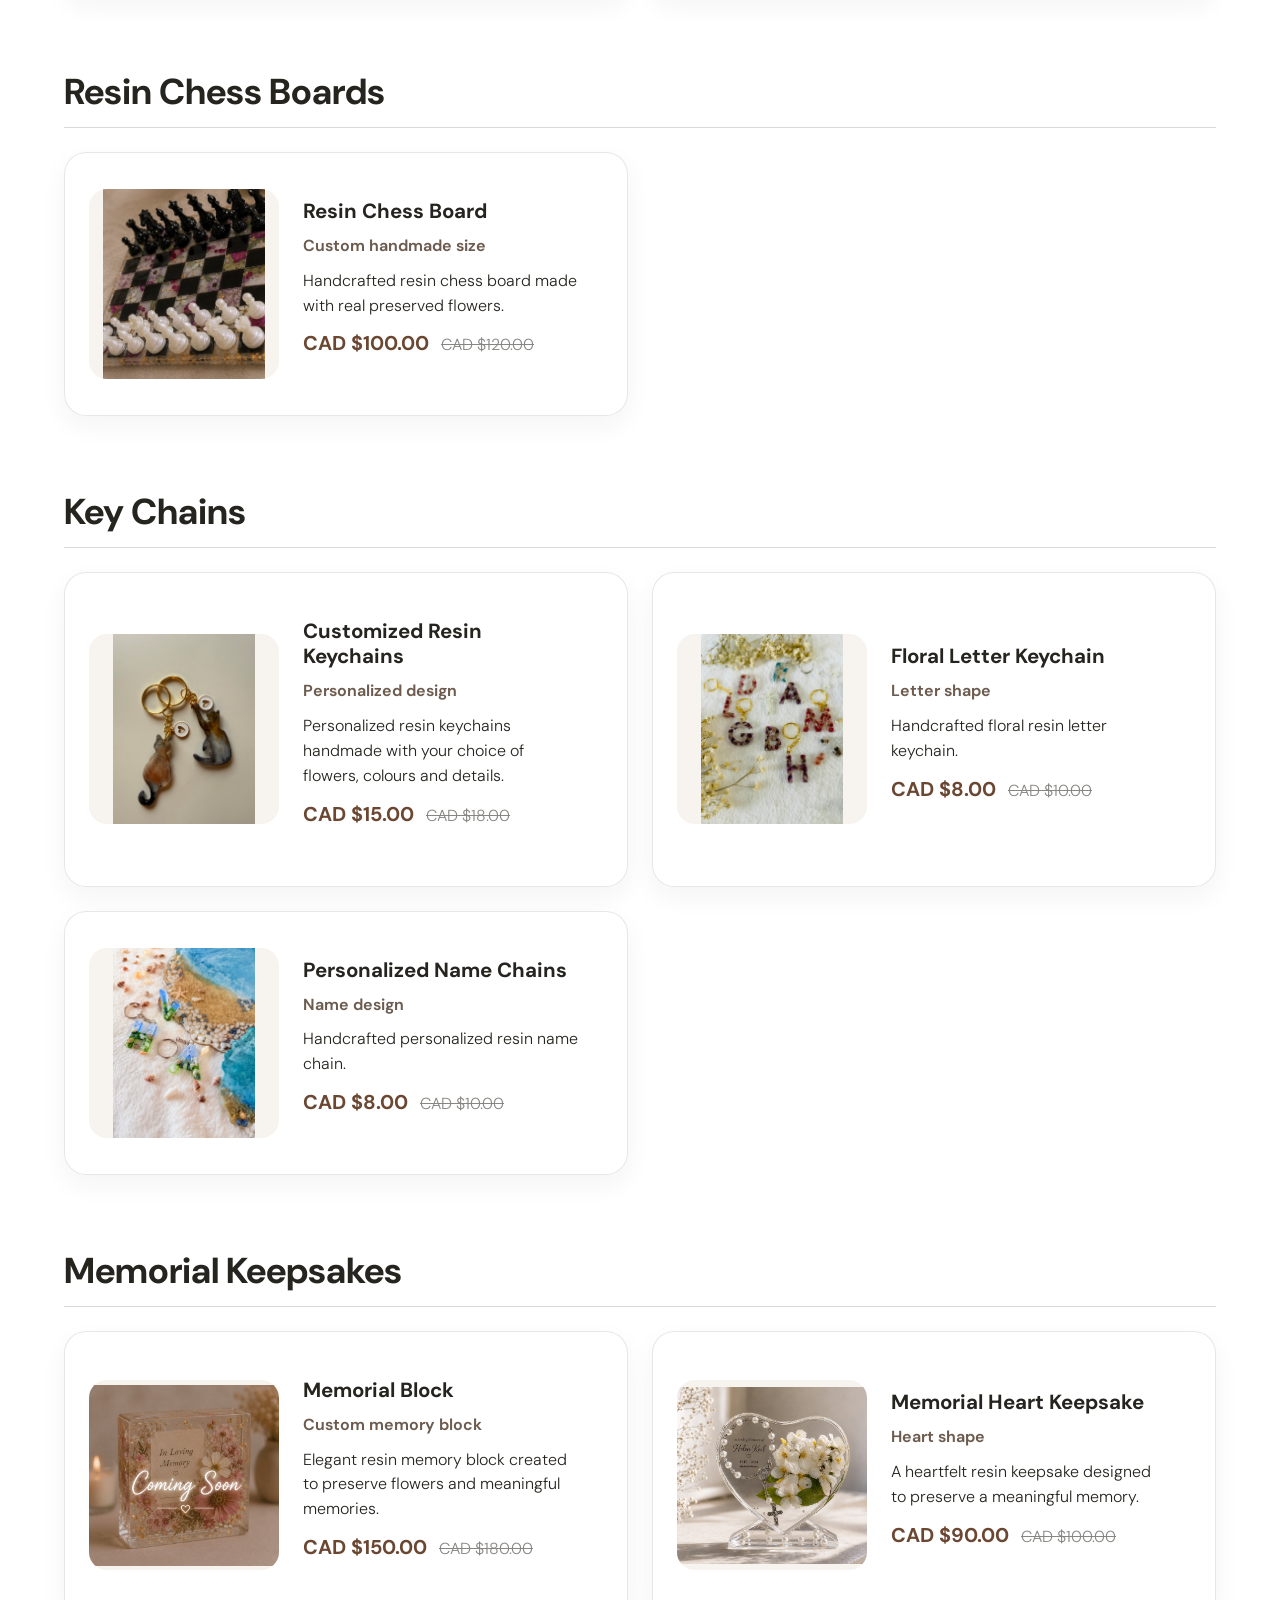
==== commit 2105062b: "Add files via upload" ====
--- a/index.html
+++ b/index.html
@@ -55,6 +55,7 @@
 @media(max-width:520px){.catalog-item{grid-template-columns:1fr}.catalog-item img{height:220px}.catalog-item-body{padding:18px}.catalog-price{flex-wrap:wrap}}
 </style>
 
+&lt;!-- Product detail cover photos matched to their correct collections --&gt;
 <style>
 .collection-gallery-title span, .collection-photo figcaption { display:none !important; }
 .collection-photo { margin:0; }
@@ -314,7 +315,7 @@
 <article class="collection-card wide"><img alt="Three yellow bear keychains displayed on a windowsill" src="image-007.jpg"/><div><h3>Keychains &amp; Personalised Gifts</h3><p>Small, meaningful gifts made personal with names, colours, flowers and photographs.</p></div></article>
 </div>
 </section>
-<section class="collection-galleries" id="collection-galleries"><div class="section-head"><p class="eyebrow">More photos from each collection</p><h2>Explore every piece up close</h2></div><p class="gallery-note">Browse each collection below. Click any photo to enlarge it.</p><div class="collection-gallery-block"><div class="collection-gallery-title"><h3>Resin Chess Boards</h3></div><div class="collection-photo-grid"><figure class="collection-photo"><img alt="Floral resin chessboard styled on satin" loading="lazy" src="image-008.jpg" tabindex="0"/></figure><figure class="collection-photo"><img alt="Black and floral resin chessboard close view" loading="lazy" src="image-009.jpg" tabindex="0"/></figure></div></div><div class="collection-gallery-block"><div class="collection-gallery-title"><h3>Flower Preservation</h3></div><div class="collection-photo-grid"><button aria-label="Open Flower Preservation photo 1" class="gallery-photo" type="button"><img alt="" loading="lazy" src="image-010.jpg"/></button><button aria-label="Open Flower Preservation photo 2" class="gallery-photo" type="button"><img alt="" loading="lazy" src="image-011.jpg"/></button><button aria-label="Open Flower Preservation photo 3" class="gallery-photo" type="button"><img alt="" loading="lazy" src="image-012.jpg"/></button><button aria-label="Open Flower Preservation photo 4" class="gallery-photo" type="button"><img alt="" loading="lazy" src="image-013.jpg"/></button></div></div><div class="collection-gallery-block"><div class="collection-gallery-title"><h3>Resin Coasters</h3></div><div class="collection-photo-grid"><button aria-label="Open Resin Coasters photo 1" class="gallery-photo" type="button"><img alt="" loading="lazy" src="image-014.jpg"/></button><button aria-label="Open Resin Coasters photo 2" class="gallery-photo" type="button"><img alt="" loading="lazy" src="image-015.jpg"/></button><button aria-label="Open Resin Coasters photo 3" class="gallery-photo" type="button"><img alt="" loading="lazy" src="image-016.jpg"/></button><button aria-label="Open Resin Coasters photo 4" class="gallery-photo" type="button"><img alt="" loading="lazy" src="image-017.jpg"/></button><button aria-label="Open Resin Coasters photo 5" class="gallery-photo" type="button"><img alt="" loading="lazy" src="image-018.jpg"/></button></div></div><div class="collection-gallery-block"><div class="collection-gallery-title"><h3>Bear Collection</h3></div><div class="collection-photo-grid"><figure class="collection-photo"><img alt="Black floral resin bear family" loading="lazy" src="image-019.jpg"/></figure><figure class="collection-photo"><img alt="Yellow floral resin bear keychains" loading="lazy" src="image-020.jpg"/></figure><figure class="collection-photo"><img alt="Yellow floral resin bear family on windowsill" loading="lazy" src="image-021.jpg"/></figure><figure class="collection-photo"><img alt="Yellow floral resin bear keychain close-up" loading="lazy" src="image-022.jpg"/></figure></div></div><div class="collection-gallery-block"><div class="collection-gallery-title"><h3>Memorial Keepsakes</h3></div><div class="collection-photo-grid"><button aria-label="Open Memorial Keepsakes photo 1" class="gallery-photo" type="button"><img alt="" loading="lazy" src="image-023.jpg"/></button><button aria-label="Open Memorial Keepsakes photo 2" class="gallery-photo" type="button"><img alt="" loading="lazy" src="image-024.jpg"/></button><button aria-label="Open Memorial Keepsakes photo 3" class="gallery-photo" type="button"><img alt="" loading="lazy" src="image-025.jpg"/></button></div></div><div class="collection-gallery-block"><div class="collection-gallery-title"><h3>Pet Keepsakes</h3></div><div class="collection-photo-grid"><button aria-label="Open Pet Keepsakes photo 1" class="gallery-photo" type="button"><img alt="" loading="lazy" src="image-026.jpg"/></button><button aria-label="Open Pet Keepsakes photo 2" class="gallery-photo" type="button"><img alt="" loading="lazy" src="image-027.jpg"/></button><button aria-label="Open Pet Keepsakes photo 3" class="gallery-photo" type="button"><img alt="" loading="lazy" src="image-028.jpg"/></button></div></div><div class="collection-gallery-block"><div class="collection-gallery-title"><h3>Keychains &amp; Personalized Gifts</h3></div><div class="collection-photo-grid"><figure class="collection-photo"><img alt="Personalised resin letter keychains" loading="lazy" src="image-029.jpg" tabindex="0"/></figure><figure class="collection-photo"><img alt="Floral resin initial keychains" loading="lazy" src="image-030.jpg" tabindex="0"/></figure><figure class="collection-photo"><img alt="Small animal and floral resin keychains" loading="lazy" src="image-031.jpg" tabindex="0"/></figure><figure class="collection-photo"><img alt="Cat-shaped resin keychains" loading="lazy" src="image-032.jpg" tabindex="0"/></figure><figure class="collection-photo"><img alt="Personalised MOM letter keychain" loading="lazy" src="image-033.jpg" tabindex="0"/></figure><figure class="collection-photo"><img alt="Personalised MAMA letter keychain" loading="lazy" src="image-034.jpg" tabindex="0"/></figure><figure class="collection-photo"><img alt="Ocean-inspired resin initial keychains" loading="lazy" src="image-035.jpg" tabindex="0"/></figure></div></div><div class="collection-gallery-block" id="baby-memory-keeper"><div class="collection-gallery-title"><div><h3>Baby Memory Keeper</h3><p>Personalized baby keepsakes made to preserve precious birth memories.</p></div></div><div class="collection-gallery-grid"><button aria-label="Open Baby Memory Keeper photo 1" class="gallery-photo" type="button"><img alt="" loading="lazy" src="image-036.jpg"/></button></div></div><div class="collection-gallery-block" id="other-customized-items"><div class="collection-gallery-title"><div><h3>Other Customized Items</h3><p>Bookmarks, resin crosses, shadow boxes and one-of-a-kind custom creations.</p></div></div><div class="collection-gallery-grid"><button aria-label="Open Other Customized Items photo 1" class="gallery-photo" type="button"><img alt="" loading="lazy" src="image-037.jpg"/></button><button aria-label="Open Other Customized Items photo 2" class="gallery-photo" type="button"><img alt="" loading="lazy" src="image-038.jpg"/></button><button aria-label="Open Other Customized Items photo 3" class="gallery-photo" type="button"><img alt="" loading="lazy" src="image-039.jpg"/></button></div></div><div class="collection-gallery-block" id="fridge-magnets"><div class="collection-gallery-title"><div><h3>Fridge Magnets</h3><p>Handcrafted Terrace, BC scenic magnets — CAD $5.00 each.</p></div></div><div class="collection-gallery-grid"><button aria-label="Open Fridge Magnets photo 1" class="gallery-photo" type="button"><img alt="" loading="lazy" src="image-040.png"/></button></div></div></section><section class="products catalog-pricing" id="products"><div class="section-head"><p class="eyebrow">WhatsApp catalog pricing</p><h2>Descriptions, sizes &amp; pricing</h2></div><p class="products-note">Prices below match the Aurora Wildflowers WhatsApp catalog. Original prices are shown crossed out where a sale price is listed. Custom details and final dimensions are confirmed before production.</p><div class="catalog-group"><div class="catalog-group-head"><h3>Flower Preservations</h3></div><div class="catalog-item-grid"><article class="catalog-item"><div class="catalog-item-media"><img alt="Hexagon Shaped Large" loading="lazy" src="image-010.jpg"/></div><div class="catalog-item-content"><div class="catalog-item-body"><h4>Hexagon Shaped Large</h4><p class="catalog-size">7.5″ × 2″</p><p>Preserve your special moment in a handcrafted floral resin keepsake.</p><p class="catalog-price"><strong>CAD $180.00</strong><del>CAD $200.00</del></p></div></div></article><article class="catalog-item"><div class="catalog-item-media"><img alt="Arch Shaped Large" loading="lazy" src="image-013.jpg"/></div><div class="catalog-item-content"><div class="catalog-item-body"><h4>Arch Shaped Large</h4><p class="catalog-size">7.5″ × 5.8″ × 2″</p><p>Preserve your special moment in a handcrafted floral resin keepsake.</p><p class="catalog-price"><strong>CAD $150.00</strong><del>CAD $180.00</del></p></div></div></article></div></div><div class="catalog-group"><div class="catalog-group-head"><h3>Resin Chess Boards</h3></div><div class="catalog-item-grid"><article class="catalog-item"><div class="catalog-item-media"><img alt="Resin Chess Board" loading="lazy" src="image-002.jpg"/></div><div class="catalog-item-content"><div class="catalog-item-body"><h4>Resin Chess Board</h4><p class="catalog-size">Custom handmade size</p><p>Handcrafted resin chess board made with real preserved flowers.</p><p class="catalog-price"><strong>CAD $100.00</strong><del>CAD $120.00</del></p></div></div></article></div></div><div class="catalog-group"><div class="catalog-group-head"><h3>Key Chains</h3></div><div class="catalog-item-grid"><article class="catalog-item"><div class="catalog-item-media"><img alt="Customized Resin Keychains" loading="lazy" src="image-041.jpg"/></div><div class="catalog-item-content"><div class="catalog-item-body"><h4>Customized Resin Keychains</h4><p class="catalog-size">Personalized design</p><p>Personalized resin keychains handmade with your choice of flowers, colours and details.</p><p class="catalog-price"><strong>CAD $15.00</strong><del>CAD $18.00</del></p></div></div></article><article class="catalog-item"><div class="catalog-item-media"><img alt="Floral Letter Keychain" loading="lazy" src="image-042.jpg"/></div><div class="catalog-item-content"><div class="catalog-item-body"><h4>Floral Letter Keychain</h4><p class="catalog-size">Letter shape</p><p>Handcrafted floral resin letter keychain.</p><p class="catalog-price"><strong>CAD $8.00</strong><del>CAD $10.00</del></p></div></div></article><article class="catalog-item"><div class="catalog-item-media"><img alt="Personalized Name Chains" loading="lazy" src="image-043.jpg"/></div><div class="catalog-item-content"><div class="catalog-item-body"><h4>Personalized Name Chains</h4><p class="catalog-size">Name design</p><p>Handcrafted personalized resin name chain.</p><p class="catalog-price"><strong>CAD $8.00</strong><del>CAD $10.00</del></p></div></div></article></div></div><div class="catalog-group"><div class="catalog-group-head"><h3>Memorial Keepsakes</h3></div><div class="catalog-item-grid"><article class="catalog-item"><div class="catalog-item-media"><img alt="Memorial Block" loading="lazy" src="image-025.jpg"/></div><div class="catalog-item-content"><div class="catalog-item-body"><h4>Memorial Block</h4><p class="catalog-size">Custom memory block</p><p>Elegant resin memory block created to preserve flowers and meaningful memories.</p><p class="catalog-price"><strong>CAD $150.00</strong><del>CAD $180.00</del></p></div></div></article><article class="catalog-item"><div class="catalog-item-media"><img alt="Memorial Heart Keepsake" loading="lazy" src="image-023.jpg"/></div><div class="catalog-item-content"><div class="catalog-item-body"><h4>Memorial Heart Keepsake</h4><p class="catalog-size">Heart shape</p><p>A heartfelt resin keepsake designed to preserve a meaningful memory.</p><p class="catalog-price"><strong>CAD $90.00</strong><del>CAD $100.00</del></p></div></div></article></div></div><div class="catalog-group"><div class="catalog-group-head"><h3>Coasters</h3></div><div class="catalog-item-grid"><article class="catalog-item"><div class="catalog-item-media"><img alt="Dried Flower Coaster" loading="lazy" src="image-015.jpg"/></div><div class="catalog-item-content"><div class="catalog-item-body"><h4>Dried Flower Coaster</h4><p class="catalog-size">Single coaster</p><p>Add a touch of beauty and personality with a handmade dried-flower resin coaster.</p><p class="catalog-price"><strong>CAD $20.00</strong><del>CAD $30.00</del></p></div></div></article><article class="catalog-item"><div class="catalog-item-media"><img alt="Sea-Themed Coaster" loading="lazy" src="image-014.jpg"/></div><div class="catalog-item-content"><div class="catalog-item-body"><h4>Sea-Themed Coaster</h4><p class="catalog-size">Single coaster</p><p>A handcrafted sea-themed resin coaster with layered colour and texture.</p><p class="catalog-price"><strong>CAD $30.00</strong><del>CAD $40.00</del></p></div></div></article><article class="catalog-item"><div class="catalog-item-media"><img alt="Customized Coaster Designs" loading="lazy" src="image-017.jpg"/></div><div class="catalog-item-content"><div class="catalog-item-body"><h4>Customized Coaster Designs</h4><p class="catalog-size">Personalized design</p><p>A custom resin coaster designed with names, flowers, colours or meaningful details.</p><p class="catalog-price"><strong>CAD $30.00</strong><del>CAD $40.00</del></p></div></div></article></div></div><div class="catalog-group"><div class="catalog-group-head"><h3>Pet Keepsakes</h3></div><div class="catalog-item-grid"><article class="catalog-item"><div class="catalog-item-media"><img alt="Personalized Pet Keychains" loading="lazy" src="image-028.jpg"/></div><div class="catalog-item-content"><div class="catalog-item-body"><h4>Personalized Pet Keychains</h4><p class="catalog-size">Keychain</p><p>Custom resin keychains featuring your pet’s hair or other meaningful details.</p><p class="catalog-price"><strong>CAD $15.00</strong><del>CAD $18.00</del></p></div></div></article><article class="catalog-item"><div class="catalog-item-media"><img alt="Paw-Shaped Pet Keepsakes" loading="lazy" src="image-027.jpg"/></div><div class="catalog-item-content"><div class="catalog-item-body"><h4>Paw-Shaped Pet Keepsakes</h4><p class="catalog-size">Paw shape</p><p>Personalized paw-shaped resin keepsake made to celebrate your pet.</p><p class="catalog-price"><strong>CAD $90.00</strong><del>CAD $95.00</del></p></div></div></article><article class="catalog-item"><div class="catalog-item-media"><img alt="Pet Memory Blocks" loading="lazy" src="image-026.jpg"/></div><div class="catalog-item-content"><div class="catalog-item-body"><h4>Pet Memory Blocks</h4><p class="catalog-size">Memory block</p><p>Elegant resin keepsake block designed to preserve a beloved pet’s memory.</p><p class="catalog-price"><strong>CAD $100.00</strong><del>CAD $120.00</del></p></div></div></article></div></div><div class="catalog-group"><div class="catalog-group-head"><h3>Baby Memory Keeper</h3></div><div class="catalog-item-grid"><article class="catalog-item"><div class="catalog-item-media"><img alt="Baby Memory Keeper L" loading="lazy" src="image-036.jpg"/></div><div class="catalog-item-content"><div class="catalog-item-body"><h4>Baby Memory Keeper L</h4><p class="catalog-size">Large heart</p><p>Preserve your baby’s precious memories in a personalized resin heart.</p><p class="catalog-price"><strong>CAD $130.00</strong><del>CAD $150.00</del></p></div></div></article><article class="catalog-item"><div class="catalog-item-media"><img alt="Baby Memory Keeper S" loading="lazy" src="image-036.jpg"/></div><div class="catalog-item-content"><div class="catalog-item-body"><h4>Baby Memory Keeper S</h4><p class="catalog-size">Small heart</p><p>Preserve your baby’s precious memories in a personalized resin heart.</p><p class="catalog-price"><strong>CAD $100.00</strong><del>CAD $130.00</del></p></div></div></article></div></div><div class="catalog-group"><div class="catalog-group-head"><h3>Other Customized Items</h3></div><div class="catalog-item-grid"><article class="catalog-item"><div class="catalog-item-media"><img alt="Resin Shadow Boxes" loading="lazy" src="image-039.jpg"/></div><div class="catalog-item-content"><div class="catalog-item-body"><h4>Resin Shadow Boxes</h4><p class="catalog-size">Names / Dates / Memories</p><p>Beautiful layered resin shadow box personalized with names, dates or memories.</p><p class="catalog-price"><strong>CAD $38.99</strong><del>CAD $40.00</del></p></div></div></article><article class="catalog-item"><div class="catalog-item-media"><img alt="Resin Cross" loading="lazy" src="image-038.jpg"/></div><div class="catalog-item-content"><div class="catalog-item-body"><h4>Resin Cross</h4><p class="catalog-size">Custom floral design</p><p>Faith-inspired resin cross designed with preserved flowers and personalized details.</p><p class="catalog-price"><strong>CAD $28.00</strong><del>CAD $30.00</del></p></div></div></article><article class="catalog-item"><div class="catalog-item-media"><img alt="Resin Bookmarks" loading="lazy" src="image-037.jpg"/></div><div class="catalog-item-content"><div class="catalog-item-body"><h4>Resin Bookmarks</h4><p class="catalog-size">Personalized bookmark</p><p>Personalized resin bookmark made with flowers, colours and custom details.</p><p class="catalog-price"><strong>CAD $10.00</strong><del>CAD $12.00</del></p></div></div></article></div></div><div class="catalog-cta"><p>Browse the live catalog or message Aurora Wildflowers to discuss a custom order.</p><a class="button dark" href="https://wa.me/c/16728339631" rel="noopener" target="_blank">Browse WhatsApp Catalog</a><a class="button outline" href="https://wa.me/16728339631" rel="noopener" target="_blank">Message on WhatsApp</a></div><section class="catalog-group" id="fridge-magnets-pricing"><div class="catalog-group-head"><h3>Fridge Magnets</h3></div><article class="catalog-item"><div class="catalog-item-media"><img alt="Terrace, BC Fridge Magnets" loading="lazy" src="image-040.png"/></div><div class="catalog-item-content"><div class="catalog-item-copy"><h4>Terrace, BC Fridge Magnets</h4><p>Bring a little piece of Terrace, BC into your home with our handcrafted fridge magnets. Featuring iconic local landscapes and breathtaking scenery, these magnets make the perfect keepsake, souvenir, or thoughtful gift for visitors, friends, and family. Each magnet is finished with a durable, high-gloss coating to showcase vibrant colours and lasting quality.</p><p class="catalog-price">CAD $5.00 each</p></div></div></article></section></section>
+<section class="collection-galleries" id="collection-galleries"><div class="section-head"><p class="eyebrow">More photos from each collection</p><h2>Explore every piece up close</h2></div><p class="gallery-note">Browse each collection below. Click any photo to enlarge it.</p><div class="collection-gallery-block"><div class="collection-gallery-title"><div><h3>Resin Chess Boards</h3><p>Flower-themed, Gothic-themed, sky-themed, sea-themed, and fully bespoke designs incorporating natural and meaningful elements.</p></div></div><div class="collection-photo-grid"><figure class="collection-photo"><img alt="Floral resin chessboard styled on satin" loading="lazy" src="image-008.jpg" tabindex="0"/></figure><figure class="collection-photo"><img alt="Black and floral resin chessboard close view" loading="lazy" src="image-009.jpg" tabindex="0"/></figure><figure class="collection-photo"><img alt="White floral resin chessboard with gold flakes" loading="lazy" src="chessboard-new-01.jpeg" tabindex="0"/></figure><figure class="collection-photo"><img alt="Emerald green and pink floral resin chessboard" loading="lazy" src="chessboard-new-02.jpeg" tabindex="0"/></figure><figure class="collection-photo"><img alt="Emerald green floral resin chessboard close-up" loading="lazy" src="chessboard-new-03.jpeg" tabindex="0"/></figure><figure class="collection-photo"><img alt="Floral chessboard with black and white resin pieces" loading="lazy" src="chessboard-new-04.jpeg" tabindex="0"/></figure><figure class="collection-photo"><img alt="Floral chessboard with chess pieces alternate view" loading="lazy" src="chessboard-new-05.jpeg" tabindex="0"/></figure><figure class="collection-photo"><img alt="Fantasy map themed custom resin chessboard" loading="lazy" src="chessboard-fantasy-map.jpeg" tabindex="0"/></figure><figure class="collection-photo"><img alt="Emerald green resin chess pieces close-up" loading="lazy" src="chessboard-new-06.jpg" tabindex="0"/></figure><figure class="collection-photo"><img alt="Ocean-themed resin chessboard with seashells" loading="lazy" src="chessboard-new-07.jpeg" tabindex="0"/></figure><figure class="collection-photo"><img alt="Ocean-themed resin chessboard close-up" loading="lazy" src="chessboard-new-08.jpeg" tabindex="0"/></figure><figure class="collection-photo"><img alt="Halloween resin chessboard with purple pieces" loading="lazy" src="chessboard-new-09.jpeg" tabindex="0"/></figure><figure class="collection-photo"><img alt="Halloween resin chessboard alternate view" loading="lazy" src="chessboard-new-10.jpeg" tabindex="0"/></figure><figure class="collection-photo"><img alt="Halloween resin chessboard detail" loading="lazy" src="chessboard-new-11.png" tabindex="0"/></figure><figure class="collection-photo"><img alt="Fantasy map themed custom resin chessboard" loading="lazy" src="chessboard-new-12.jpeg" tabindex="0"/></figure></div></div><div class="collection-gallery-block"><div class="collection-gallery-title"><h3>Flower Preservation</h3></div><div class="collection-photo-grid"><button aria-label="Open Flower Preservation photo 1" class="gallery-photo" type="button"><img alt="" loading="lazy" src="image-010.jpg"/></button><button aria-label="Open Flower Preservation photo 2" class="gallery-photo" type="button"><img alt="" loading="lazy" src="image-011.jpg"/></button><button aria-label="Open Flower Preservation photo 3" class="gallery-photo" type="button"><img alt="" loading="lazy" src="image-012.jpg"/></button><button aria-label="Open Flower Preservation photo 4" class="gallery-photo" type="button"><img alt="" loading="lazy" src="image-013.jpg"/></button></div></div><div class="collection-gallery-block"><div class="collection-gallery-title"><h3>Resin Coasters</h3></div><div class="collection-photo-grid"><button aria-label="Open Resin Coasters photo 1" class="gallery-photo" type="button"><img alt="" loading="lazy" src="image-014.jpg"/></button><button aria-label="Open Resin Coasters photo 2" class="gallery-photo" type="button"><img alt="" loading="lazy" src="image-015.jpg"/></button><button aria-label="Open Resin Coasters photo 3" class="gallery-photo" type="button"><img alt="" loading="lazy" src="image-016.jpg"/></button><button aria-label="Open Resin Coasters photo 4" class="gallery-photo" type="button"><img alt="" loading="lazy" src="image-017.jpg"/></button><button aria-label="Open Resin Coasters photo 5" class="gallery-photo" type="button"><img alt="" loading="lazy" src="image-018.jpg"/></button></div></div><div class="collection-gallery-block"><div class="collection-gallery-title"><h3>Bear Collection</h3></div><div class="collection-photo-grid"><figure class="collection-photo"><img alt="Black floral resin bear family" loading="lazy" src="image-019.jpg"/></figure><figure class="collection-photo"><img alt="Yellow floral resin bear keychains" loading="lazy" src="image-020.jpg"/></figure><figure class="collection-photo"><img alt="Yellow floral resin bear family on windowsill" loading="lazy" src="image-021.jpg"/></figure><figure class="collection-photo"><img alt="Yellow floral resin bear keychain close-up" loading="lazy" src="image-022.jpg"/></figure></div></div><div class="collection-gallery-block"><div class="collection-gallery-title"><h3>Memorial Keepsakes</h3></div><div class="collection-photo-grid"><button aria-label="Open Memorial Keepsakes photo 1" class="gallery-photo" type="button"><img alt="" loading="lazy" src="image-023.jpg"/></button><button aria-label="Open Memorial Keepsakes photo 2" class="gallery-photo" type="button"><img alt="" loading="lazy" src="image-024.jpg"/></button><button aria-label="Open Memorial Keepsakes photo 3" class="gallery-photo" type="button"><img alt="" loading="lazy" src="image-025.jpg"/></button></div></div><div class="collection-gallery-block"><div class="collection-gallery-title"><h3>Pet Keepsakes</h3></div><div class="collection-photo-grid"><button aria-label="Open Pet Keepsakes photo 1" class="gallery-photo" type="button"><img alt="" loading="lazy" src="image-026.jpg"/></button><button aria-label="Open Pet Keepsakes photo 2" class="gallery-photo" type="button"><img alt="" loading="lazy" src="image-027.jpg"/></button><button aria-label="Open Pet Keepsakes photo 3" class="gallery-photo" type="button"><img alt="" loading="lazy" src="image-028.jpg"/></button></div></div><div class="collection-gallery-block"><div class="collection-gallery-title"><h3>Keychains &amp; Personalized Gifts</h3></div><div class="collection-photo-grid"><figure class="collection-photo"><img alt="Personalised resin letter keychains" loading="lazy" src="image-029.jpg" tabindex="0"/></figure><figure class="collection-photo"><img alt="Floral resin initial keychains" loading="lazy" src="image-030.jpg" tabindex="0"/></figure><figure class="collection-photo"><img alt="Small animal and floral resin keychains" loading="lazy" src="image-031.jpg" tabindex="0"/></figure><figure class="collection-photo"><img alt="Cat-shaped resin keychains" loading="lazy" src="image-032.jpg" tabindex="0"/></figure><figure class="collection-photo"><img alt="Personalised MOM letter keychain" loading="lazy" src="image-033.jpg" tabindex="0"/></figure><figure class="collection-photo"><img alt="Personalised MAMA letter keychain" loading="lazy" src="image-034.jpg" tabindex="0"/></figure><figure class="collection-photo"><img alt="Ocean-inspired resin initial keychains" loading="lazy" src="image-035.jpg" tabindex="0"/></figure></div></div><div class="collection-gallery-block" id="baby-memory-keeper"><div class="collection-gallery-title"><div><h3>Baby Memory Keeper</h3><p>Personalized baby keepsakes made to preserve precious birth memories.</p></div></div><div class="collection-gallery-grid"><button aria-label="Open Baby Memory Keeper photo 1" class="gallery-photo" type="button"><img alt="" loading="lazy" src="image-036.jpg"/></button></div></div><div class="collection-gallery-block" id="other-customized-items"><div class="collection-gallery-title"><div><h3>Other Customized Items</h3><p>Bookmarks, resin crosses, shadow boxes and one-of-a-kind custom creations.</p></div></div><div class="collection-gallery-grid"><button aria-label="Open Other Customized Items photo 1" class="gallery-photo" type="button"><img alt="Pink floral resin wall clock" loading="lazy" src="custom-clock-pink-floral.jpeg"/></button><button aria-label="Open Other Customized Items photo 2" class="gallery-photo" type="button"><img alt="Red maple leaf resin wall clock" loading="lazy" src="custom-clock-red-maple.jpeg"/></button><button aria-label="Open Other Customized Items photo 3" class="gallery-photo" type="button"><img alt="White daisy and greenery resin clock" loading="lazy" src="custom-clock-white-daisies.jpeg"/></button><button aria-label="Open Other Customized Items photo 4" class="gallery-photo" type="button"><img alt="" loading="lazy" src="image-037.jpg"/></button><button aria-label="Open Other Customized Items photo 5" class="gallery-photo" type="button"><img alt="" loading="lazy" src="image-038.jpg"/></button><button aria-label="Open Other Customized Items photo 6" class="gallery-photo" type="button"><img alt="" loading="lazy" src="image-039.jpg"/></button></div></div><div class="collection-gallery-block" id="fridge-magnets"><div class="collection-gallery-title"><div><h3>Fridge Magnets</h3><p>Handcrafted Terrace, BC scenic magnets — CAD $5.00 each.</p></div></div><div class="collection-gallery-grid"><button aria-label="Open Fridge Magnets photo 1" class="gallery-photo" type="button"><img alt="" loading="lazy" src="image-040.png"/></button></div></div></section><section class="products catalog-pricing" id="products"><div class="section-head"><p class="eyebrow">WhatsApp catalog pricing</p><h2>Descriptions, sizes &amp; pricing</h2></div><p class="products-note">Prices below match the Aurora Wildflowers WhatsApp catalog. Original prices are shown crossed out where a sale price is listed. Custom details and final dimensions are confirmed before production.</p><div class="catalog-group"><div class="catalog-group-head"><h3>Flower Preservations</h3></div><div class="catalog-item-grid"><article class="catalog-item"><div class="catalog-item-media"><img alt="Hexagon Shaped Large" loading="lazy" src="image-010.jpg"/></div><div class="catalog-item-content"><div class="catalog-item-body"><h4>Hexagon Shaped Large</h4><p class="catalog-size">7.5″ × 2″</p><p>Preserve your special moment in a handcrafted floral resin keepsake.</p><p class="catalog-price"><strong>CAD $180.00</strong><del>CAD $200.00</del></p></div></div></article><article class="catalog-item"><div class="catalog-item-media"><img alt="Arch Shaped Large" loading="lazy" src="image-013.jpg"/></div><div class="catalog-item-content"><div class="catalog-item-body"><h4>Arch Shaped Large</h4><p class="catalog-size">7.5″ × 5.8″ × 2″</p><p>Preserve your special moment in a handcrafted floral resin keepsake.</p><p class="catalog-price"><strong>CAD $150.00</strong><del>CAD $180.00</del></p></div></div></article></div></div><div class="catalog-group"><div class="catalog-group-head"><h3>Resin Chess Boards</h3></div><div class="catalog-item-grid"><article class="catalog-item"><div class="catalog-item-media"><img alt="Resin Chess Board" loading="lazy" src="image-002.jpg"/></div><div class="catalog-item-content"><div class="catalog-item-body"><h4>Resin Chess Board</h4><p class="catalog-size">Custom handmade size</p><p>Handcrafted resin chess board made with real preserved flowers.</p><p class="catalog-price"><strong>CAD $100.00</strong><del>CAD $120.00</del></p></div></div></article></div></div><div class="catalog-group"><div class="catalog-group-head"><h3>Key Chains</h3></div><div class="catalog-item-grid"><article class="catalog-item"><div class="catalog-item-media"><img alt="Customized Resin Keychains" loading="lazy" src="image-041.jpg"/></div><div class="catalog-item-content"><div class="catalog-item-body"><h4>Customized Resin Keychains</h4><p class="catalog-size">Personalized design</p><p>Personalized resin keychains handmade with your choice of flowers, colours and details.</p><p class="catalog-price"><strong>CAD $15.00</strong><del>CAD $18.00</del></p></div></div></article><article class="catalog-item"><div class="catalog-item-media"><img alt="Floral Letter Keychain" loading="lazy" src="image-042.jpg"/></div><div class="catalog-item-content"><div class="catalog-item-body"><h4>Floral Letter Keychain</h4><p class="catalog-size">Letter shape</p><p>Handcrafted floral resin letter keychain.</p><p class="catalog-price"><strong>CAD $8.00</strong><del>CAD $10.00</del></p></div></div></article><article class="catalog-item"><div class="catalog-item-media"><img alt="Personalized Name Chains" loading="lazy" src="image-043.jpg"/></div><div class="catalog-item-content"><div class="catalog-item-body"><h4>Personalized Name Chains</h4><p class="catalog-size">Name design</p><p>Handcrafted personalized resin name chain.</p><p class="catalog-price"><strong>CAD $8.00</strong><del>CAD $10.00</del></p></div></div></article></div></div><div class="catalog-group"><div class="catalog-group-head"><h3>Memorial Keepsakes</h3></div><div class="catalog-item-grid"><article class="catalog-item"><div class="catalog-item-media"><img alt="Memorial Block" loading="lazy" src="image-025.jpg"/></div><div class="catalog-item-content"><div class="catalog-item-body"><h4>Memorial Block</h4><p class="catalog-size">Custom memory block</p><p>Elegant resin memory block created to preserve flowers and meaningful memories.</p><p class="catalog-price"><strong>CAD $150.00</strong><del>CAD $180.00</del></p></div></div></article><article class="catalog-item"><div class="catalog-item-media"><img alt="Memorial Heart Keepsake" loading="lazy" src="image-023.jpg"/></div><div class="catalog-item-content"><div class="catalog-item-body"><h4>Memorial Heart Keepsake</h4><p class="catalog-size">Heart shape</p><p>A heartfelt resin keepsake designed to preserve a meaningful memory.</p><p class="catalog-price"><strong>CAD $90.00</strong><del>CAD $100.00</del></p></div></div></article></div></div><div class="catalog-group"><div class="catalog-group-head"><h3>Coasters</h3></div><div class="catalog-item-grid"><article class="catalog-item"><div class="catalog-item-media"><img alt="Dried Flower Coaster" loading="lazy" src="image-015.jpg"/></div><div class="catalog-item-content"><div class="catalog-item-body"><h4>Dried Flower Coaster</h4><p class="catalog-size">Single coaster</p><p>Add a touch of beauty and personality with a handmade dried-flower resin coaster.</p><p class="catalog-price"><strong>CAD $20.00</strong><del>CAD $30.00</del></p></div></div></article><article class="catalog-item"><div class="catalog-item-media"><img alt="Sea-Themed Coaster" loading="lazy" src="image-014.jpg"/></div><div class="catalog-item-content"><div class="catalog-item-body"><h4>Sea-Themed Coaster</h4><p class="catalog-size">Single coaster</p><p>A handcrafted sea-themed resin coaster with layered colour and texture.</p><p class="catalog-price"><strong>CAD $30.00</strong><del>CAD $40.00</del></p></div></div></article><article class="catalog-item"><div class="catalog-item-media"><img alt="Customized Coaster Designs" loading="lazy" src="image-017.jpg"/></div><div class="catalog-item-content"><div class="catalog-item-body"><h4>Customized Coaster Designs</h4><p class="catalog-size">Personalized design</p><p>A custom resin coaster designed with names, flowers, colours or meaningful details.</p><p class="catalog-price"><strong>CAD $30.00</strong><del>CAD $40.00</del></p></div></div></article></div></div><div class="catalog-group"><div class="catalog-group-head"><h3>Pet Keepsakes</h3></div><div class="catalog-item-grid"><article class="catalog-item"><div class="catalog-item-media"><img alt="Personalized Pet Keychains" loading="lazy" src="image-028.jpg"/></div><div class="catalog-item-content"><div class="catalog-item-body"><h4>Personalized Pet Keychains</h4><p class="catalog-size">Keychain</p><p>Custom resin keychains featuring your pet’s hair or other meaningful details.</p><p class="catalog-price"><strong>CAD $15.00</strong><del>CAD $18.00</del></p></div></div></article><article class="catalog-item"><div class="catalog-item-media"><img alt="Paw-Shaped Pet Keepsakes" loading="lazy" src="image-027.jpg"/></div><div class="catalog-item-content"><div class="catalog-item-body"><h4>Paw-Shaped Pet Keepsakes</h4><p class="catalog-size">Paw shape</p><p>Personalized paw-shaped resin keepsake made to celebrate your pet.</p><p class="catalog-price"><strong>CAD $90.00</strong><del>CAD $95.00</del></p></div></div></article><article class="catalog-item"><div class="catalog-item-media"><img alt="Pet Memory Blocks" loading="lazy" src="image-026.jpg"/></div><div class="catalog-item-content"><div class="catalog-item-body"><h4>Pet Memory Blocks</h4><p class="catalog-size">Memory block</p><p>Elegant resin keepsake block designed to preserve a beloved pet’s memory.</p><p class="catalog-price"><strong>CAD $100.00</strong><del>CAD $120.00</del></p></div></div></article></div></div><div class="catalog-group"><div class="catalog-group-head"><h3>Baby Memory Keeper</h3></div><div class="catalog-item-grid"><article class="catalog-item"><div class="catalog-item-media"><img alt="Baby Memory Keeper L" loading="lazy" src="image-036.jpg"/></div><div class="catalog-item-content"><div class="catalog-item-body"><h4>Baby Memory Keeper L</h4><p class="catalog-size">Large heart</p><p>Preserve your baby’s precious memories in a personalized resin heart.</p><p class="catalog-price"><strong>CAD $130.00</strong><del>CAD $150.00</del></p></div></div></article><article class="catalog-item"><div class="catalog-item-media"><img alt="Baby Memory Keeper S" loading="lazy" src="image-036.jpg"/></div><div class="catalog-item-content"><div class="catalog-item-body"><h4>Baby Memory Keeper S</h4><p class="catalog-size">Small heart</p><p>Preserve your baby’s precious memories in a personalized resin heart.</p><p class="catalog-price"><strong>CAD $100.00</strong><del>CAD $130.00</del></p></div></div></article></div></div><div class="catalog-group"><div class="catalog-group-head"><h3>Other Customized Items</h3></div><div class="catalog-item-grid"><article class="catalog-item"><div class="catalog-item-media"><img alt="Resin Shadow Boxes" loading="lazy" src="image-039.jpg"/></div><div class="catalog-item-content"><div class="catalog-item-body"><h4>Resin Shadow Boxes</h4><p class="catalog-size">Names / Dates / Memories</p><p>Beautiful layered resin shadow box personalized with names, dates or memories.</p><p class="catalog-price"><strong>CAD $38.99</strong><del>CAD $40.00</del></p></div></div></article><article class="catalog-item"><div class="catalog-item-media"><img alt="Resin Cross" loading="lazy" src="image-038.jpg"/></div><div class="catalog-item-content"><div class="catalog-item-body"><h4>Resin Cross</h4><p class="catalog-size">Custom floral design</p><p>Faith-inspired resin cross designed with preserved flowers and personalized details.</p><p class="catalog-price"><strong>CAD $28.00</strong><del>CAD $30.00</del></p></div></div></article><article class="catalog-item"><div class="catalog-item-media"><img alt="Resin Bookmarks" loading="lazy" src="image-037.jpg"/></div><div class="catalog-item-content"><div class="catalog-item-body"><h4>Resin Bookmarks</h4><p class="catalog-size">Personalized bookmark</p><p>Personalized resin bookmark made with flowers, colours and custom details.</p><p class="catalog-price"><strong>CAD $10.00</strong><del>CAD $12.00</del></p></div></div></article></div></div><div class="catalog-cta"><p>Browse the live catalog or message Aurora Wildflowers to discuss a custom order.</p><a class="button dark" href="https://wa.me/c/16728339631" rel="noopener" target="_blank">Browse WhatsApp Catalog</a><a class="button outline" href="https://wa.me/16728339631" rel="noopener" target="_blank">Message on WhatsApp</a></div><section class="catalog-group" id="fridge-magnets-pricing"><div class="catalog-group-head"><h3>Fridge Magnets</h3></div><article class="catalog-item"><div class="catalog-item-media"><img alt="Terrace, BC Fridge Magnets" loading="lazy" src="image-040.png"/></div><div class="catalog-item-content"><div class="catalog-item-copy"><h4>Terrace, BC Fridge Magnets</h4><p>Bring a little piece of Terrace, BC into your home with our handcrafted fridge magnets. Featuring iconic local landscapes and breathtaking scenery, these magnets make the perfect keepsake, souvenir, or thoughtful gift for visitors, friends, and family. Each magnet is finished with a durable, high-gloss coating to showcase vibrant colours and lasting quality.</p><p class="catalog-price">CAD $5.00 each</p></div></div></article></section></section>
 <section class="process" id="process">
 <div class="section-head"><p class="eyebrow">Custom work</p><h2>How it works</h2></div>
 <div class="steps"><div><b>01</b><h3>Share your idea</h3><p>Tell us the piece, colours, flowers, names or memory you would like included.</p></div><div><b>02</b><h3>Approve the design</h3><p>We confirm the details, price and estimated completion time before work begins.</p></div><div><b>03</b><h3>Made by hand</h3><p>Your piece is carefully poured, cured, finished and prepared for collection or delivery.</p></div></div>
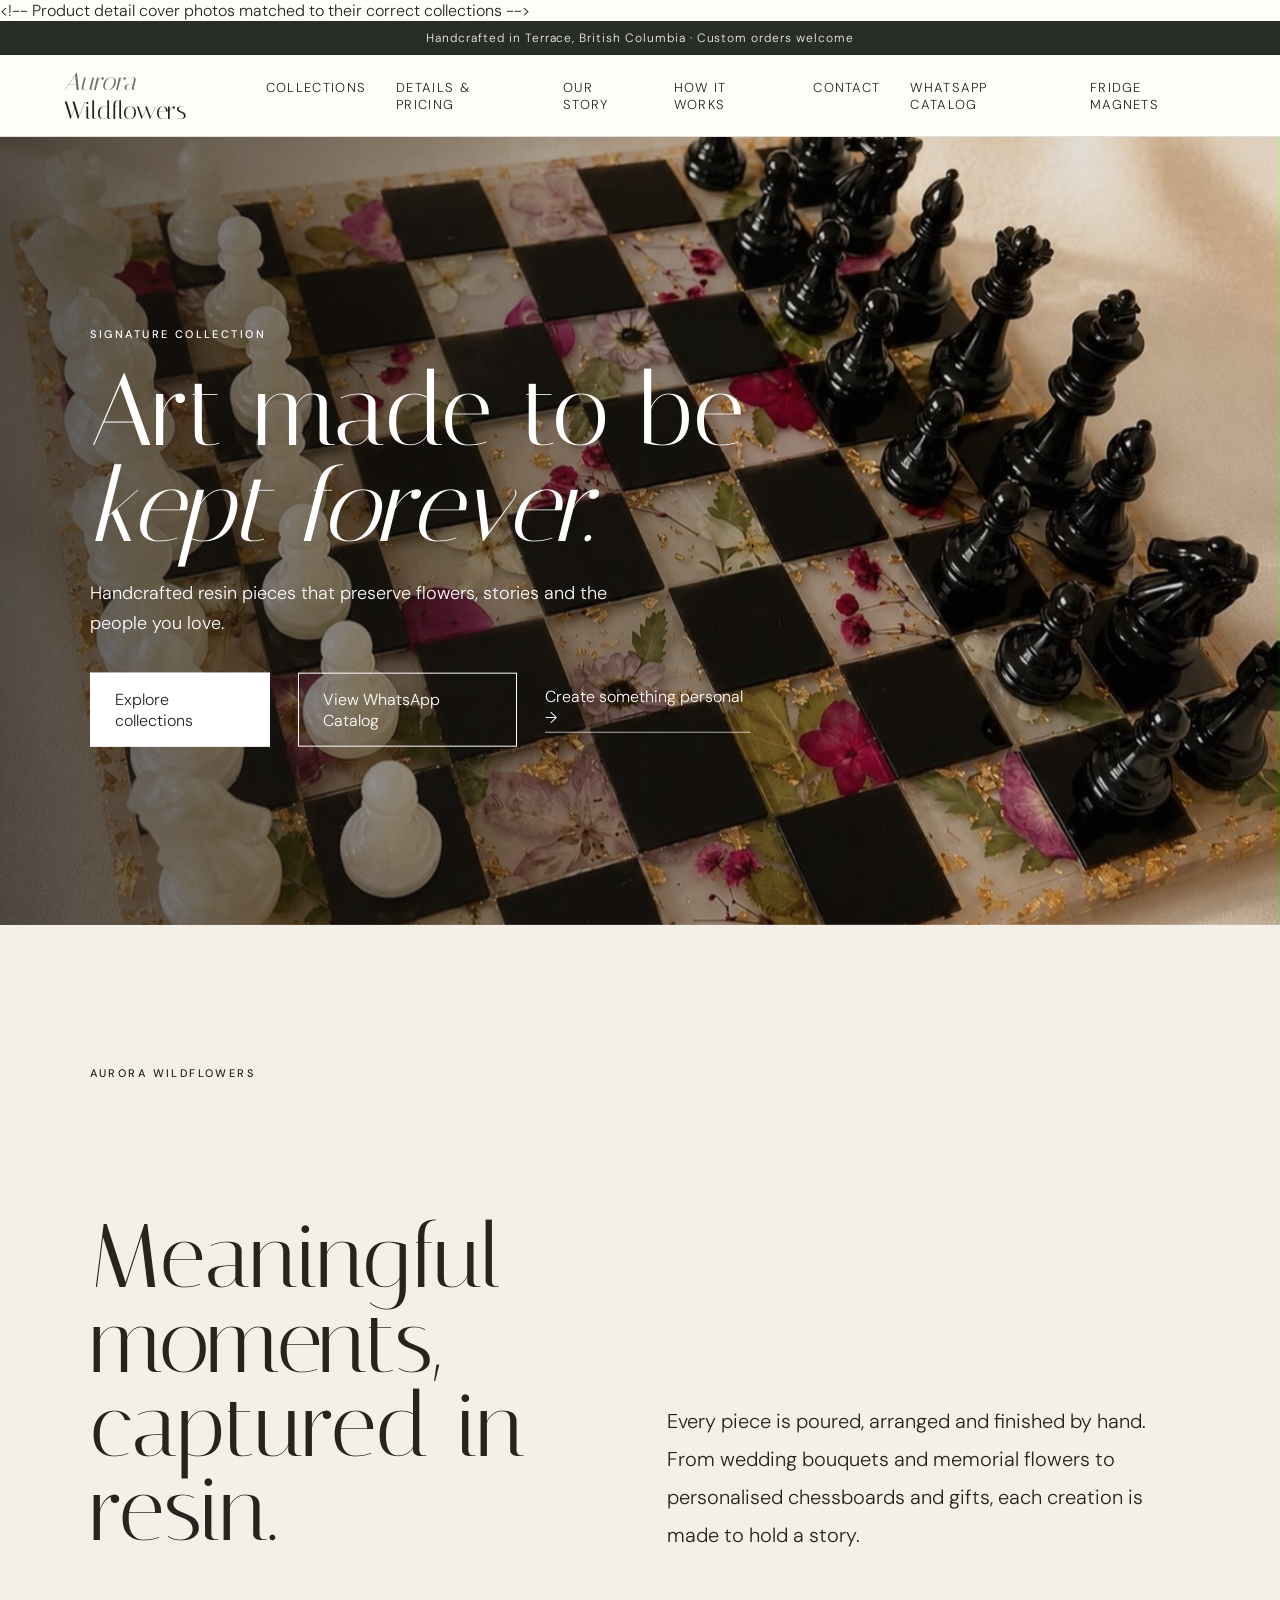
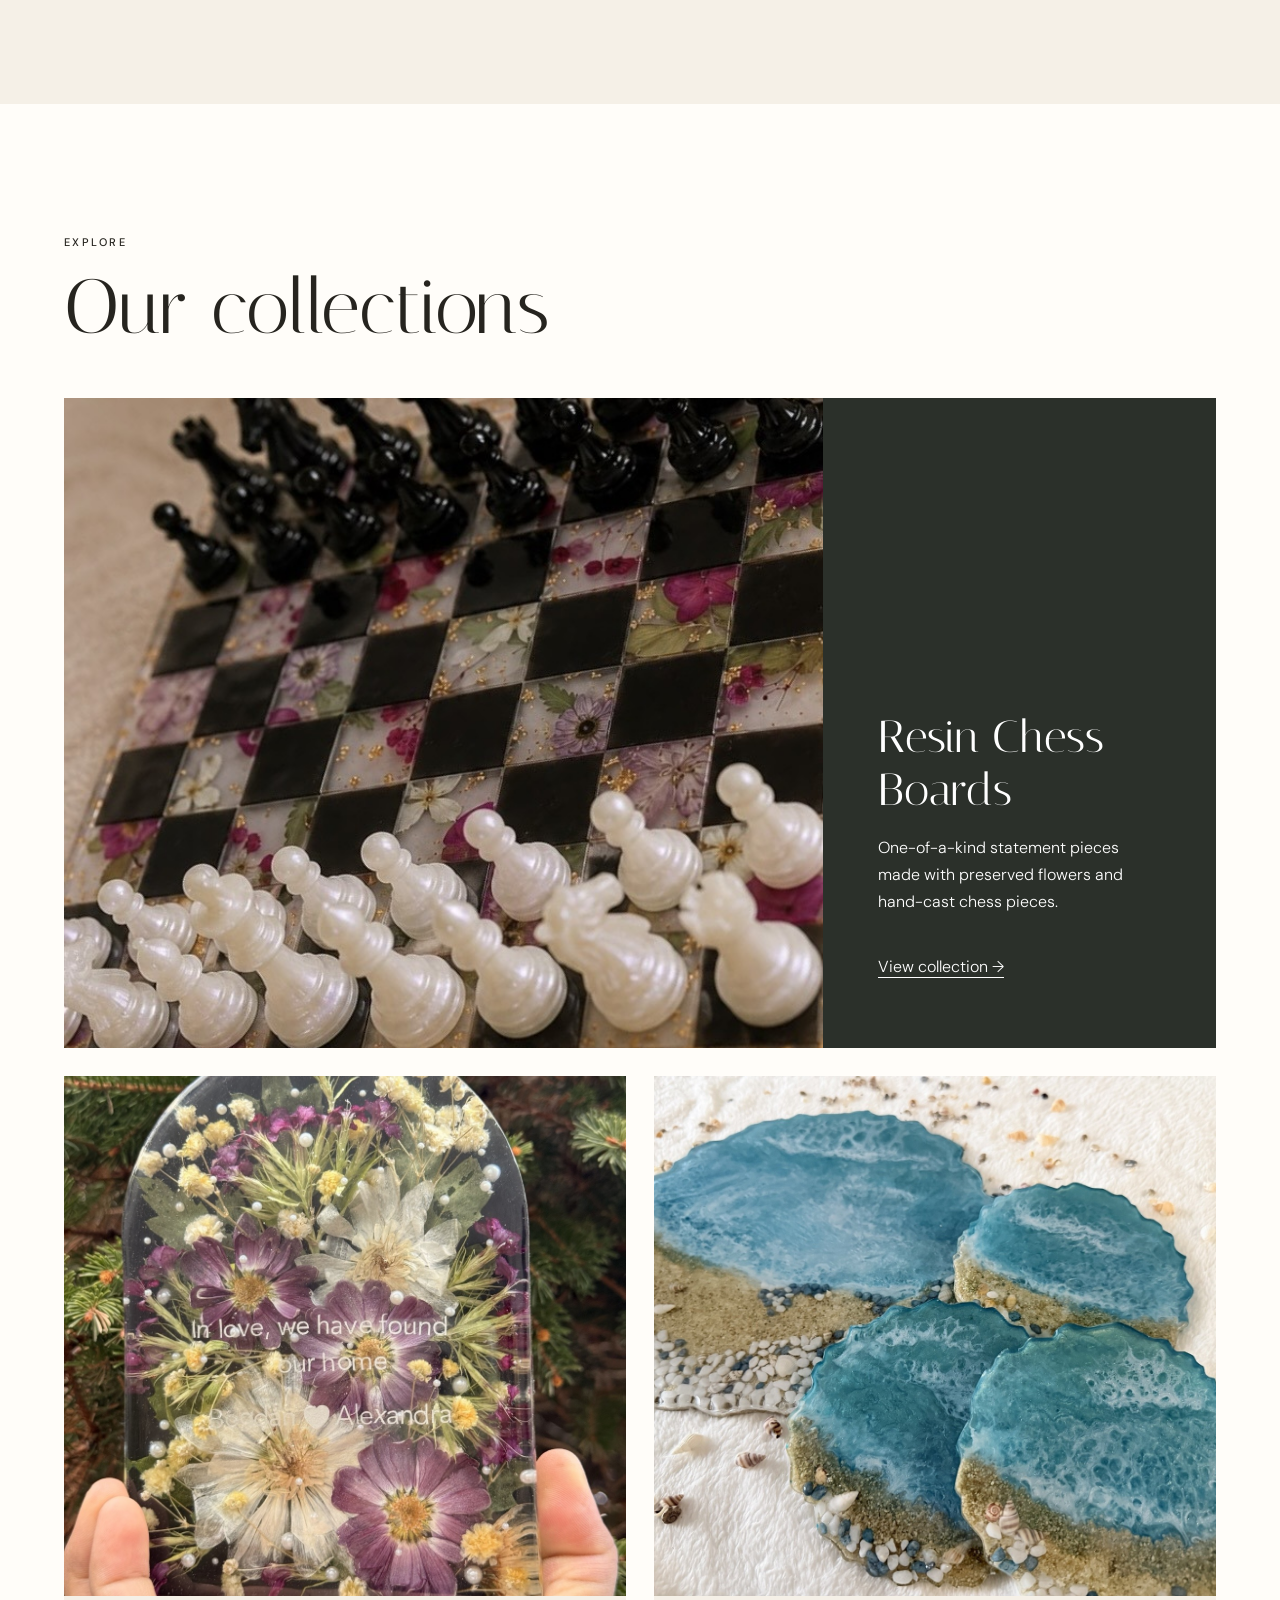
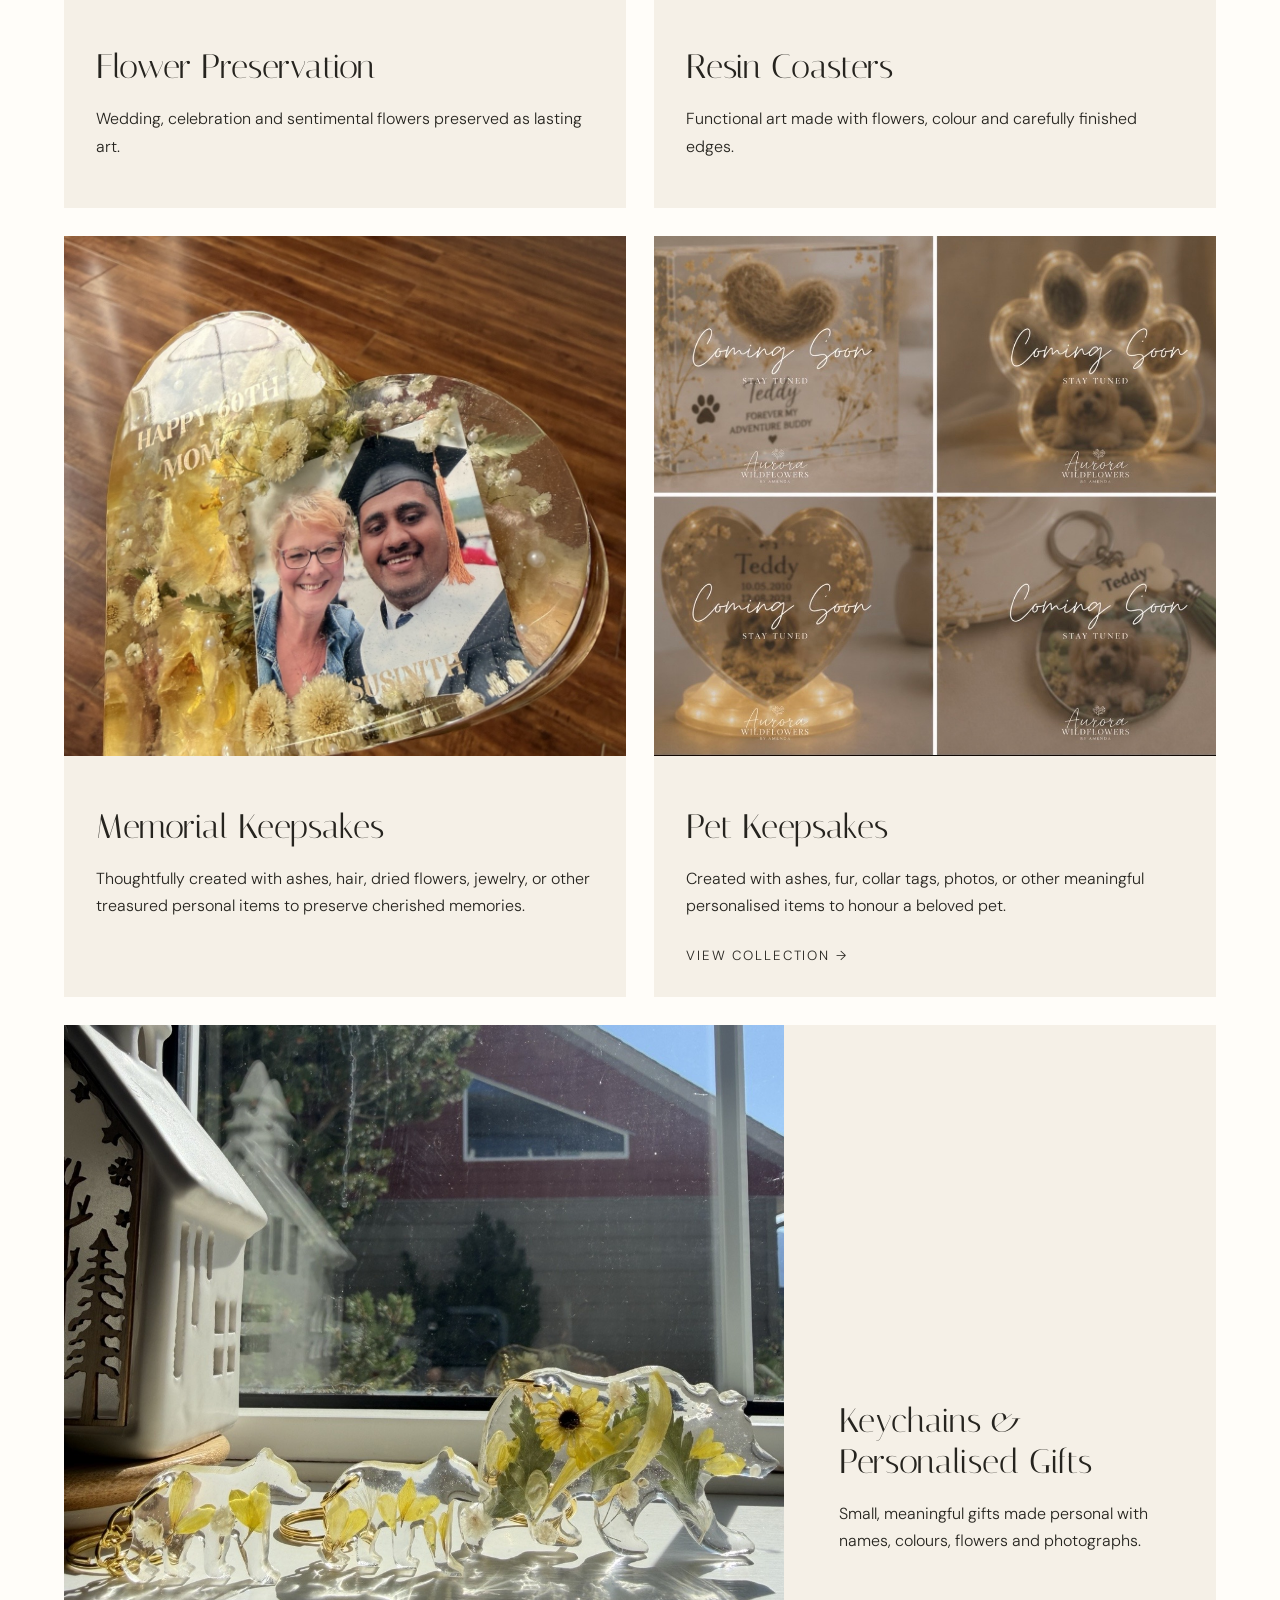
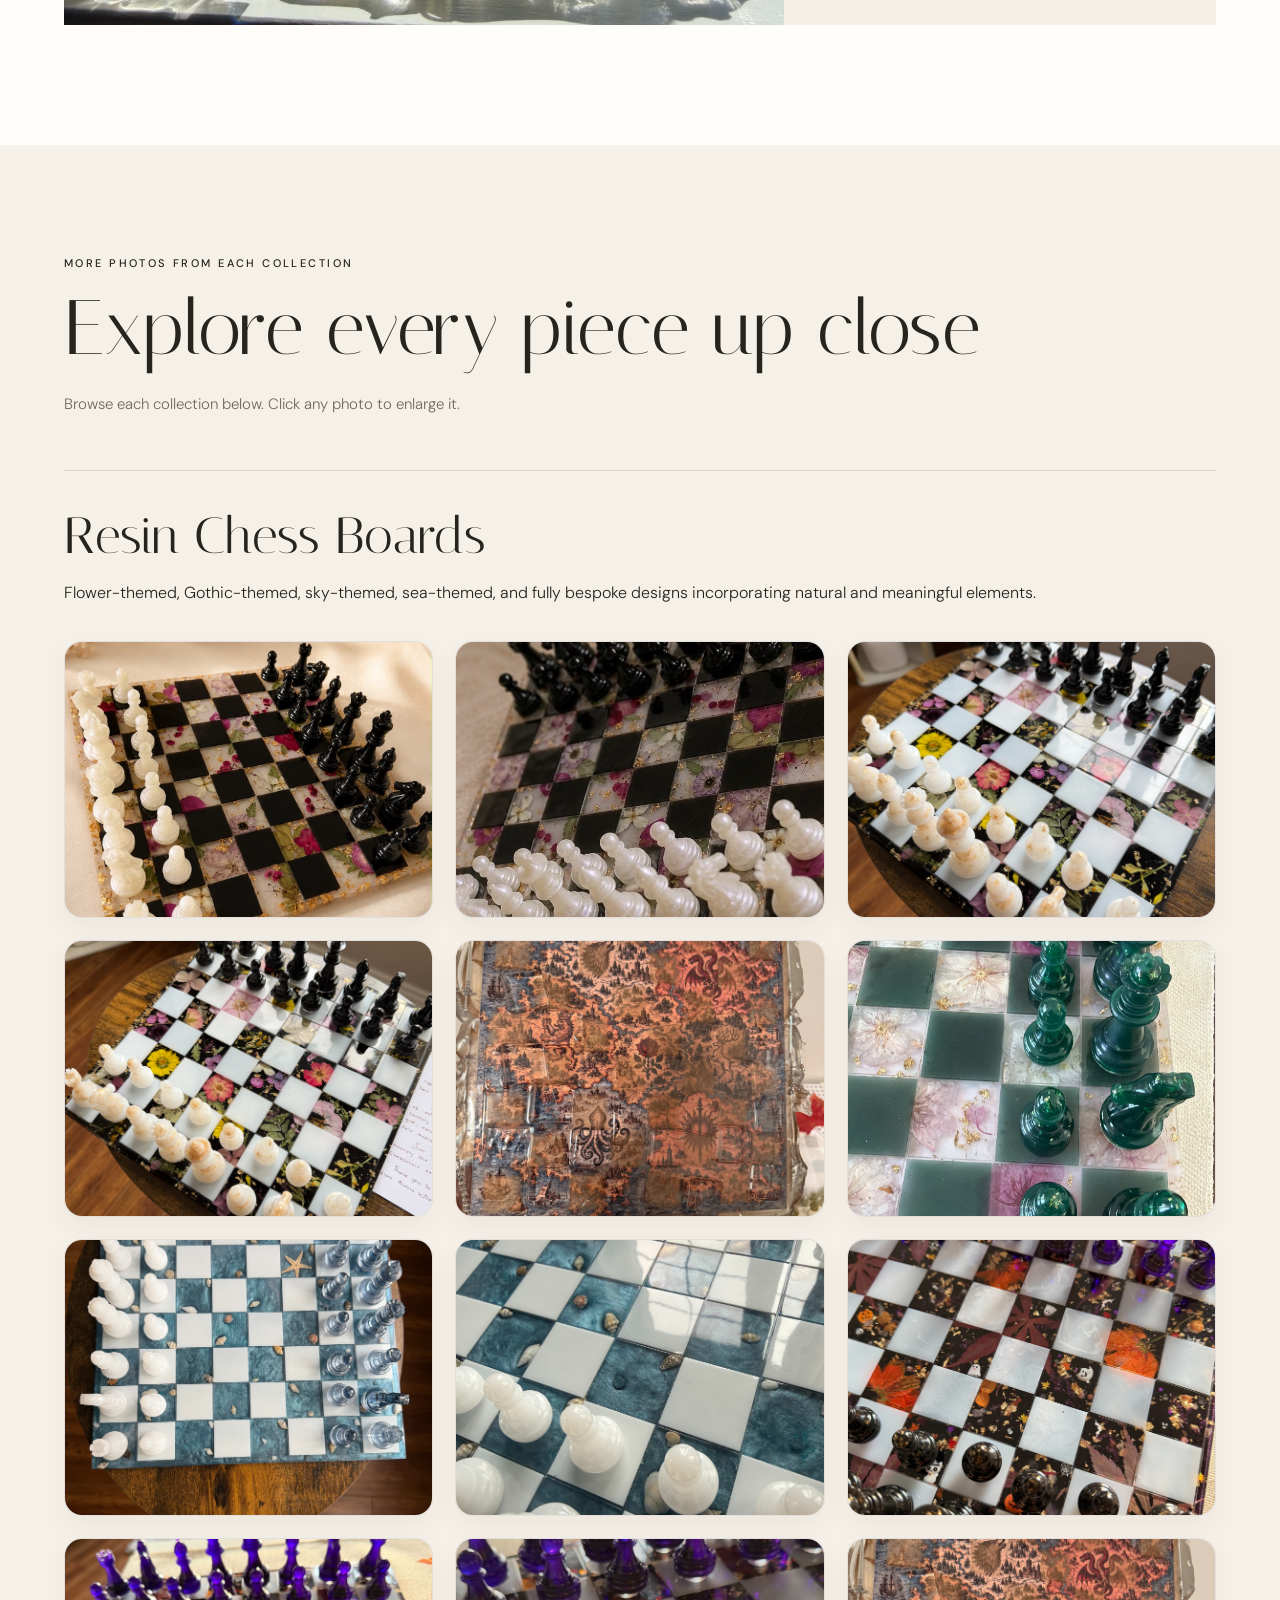
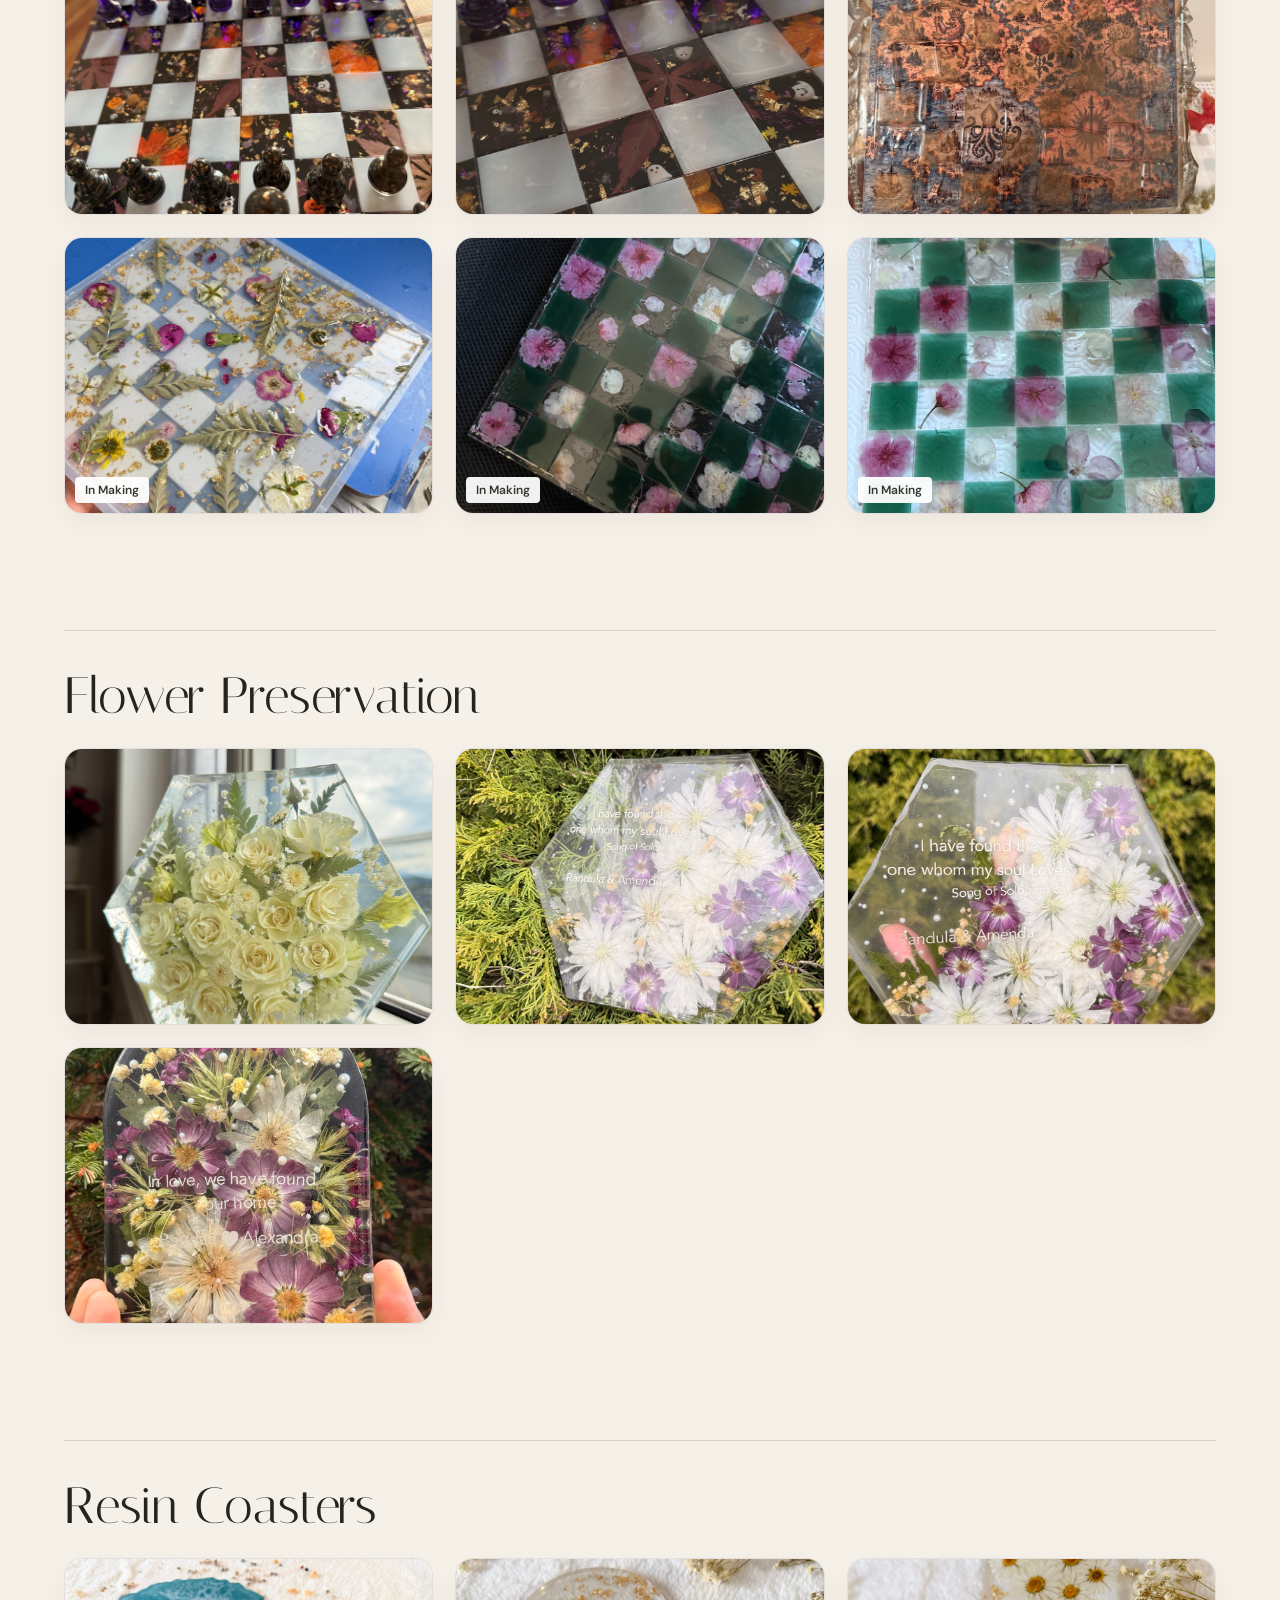
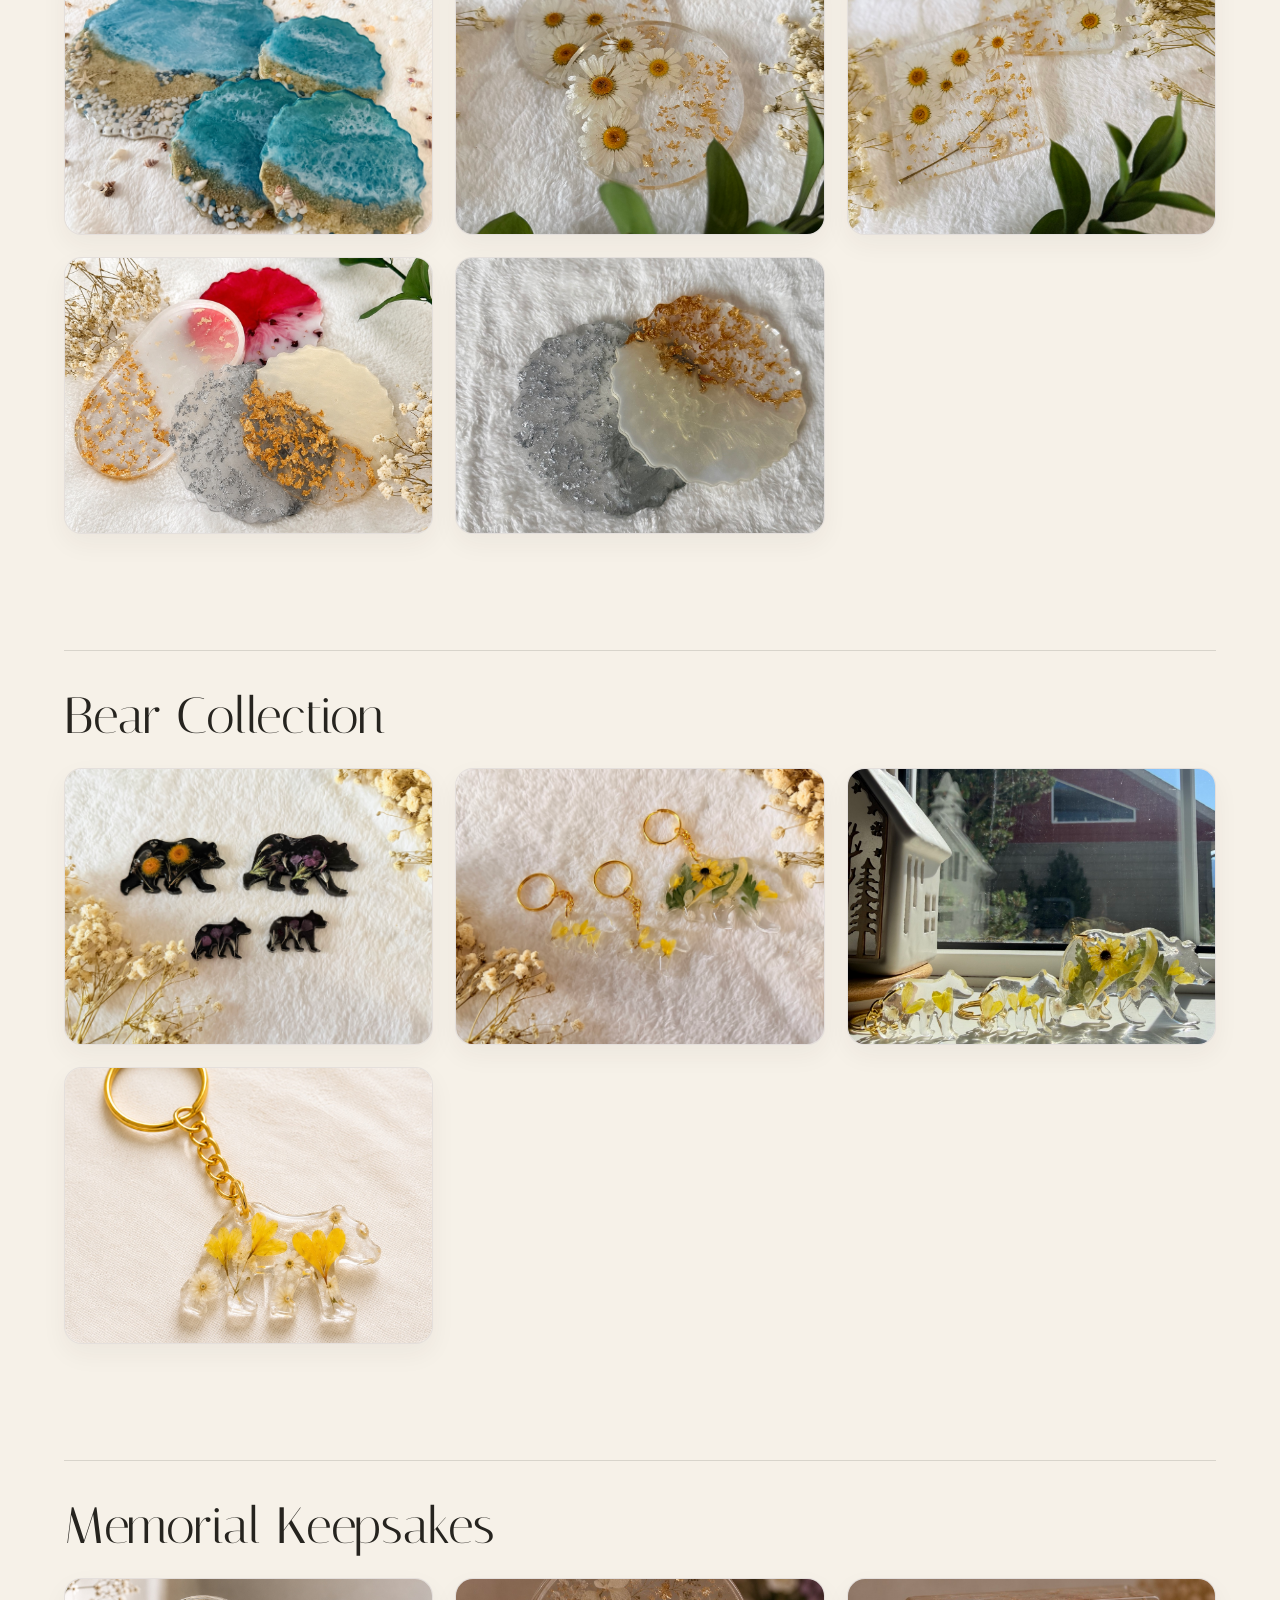
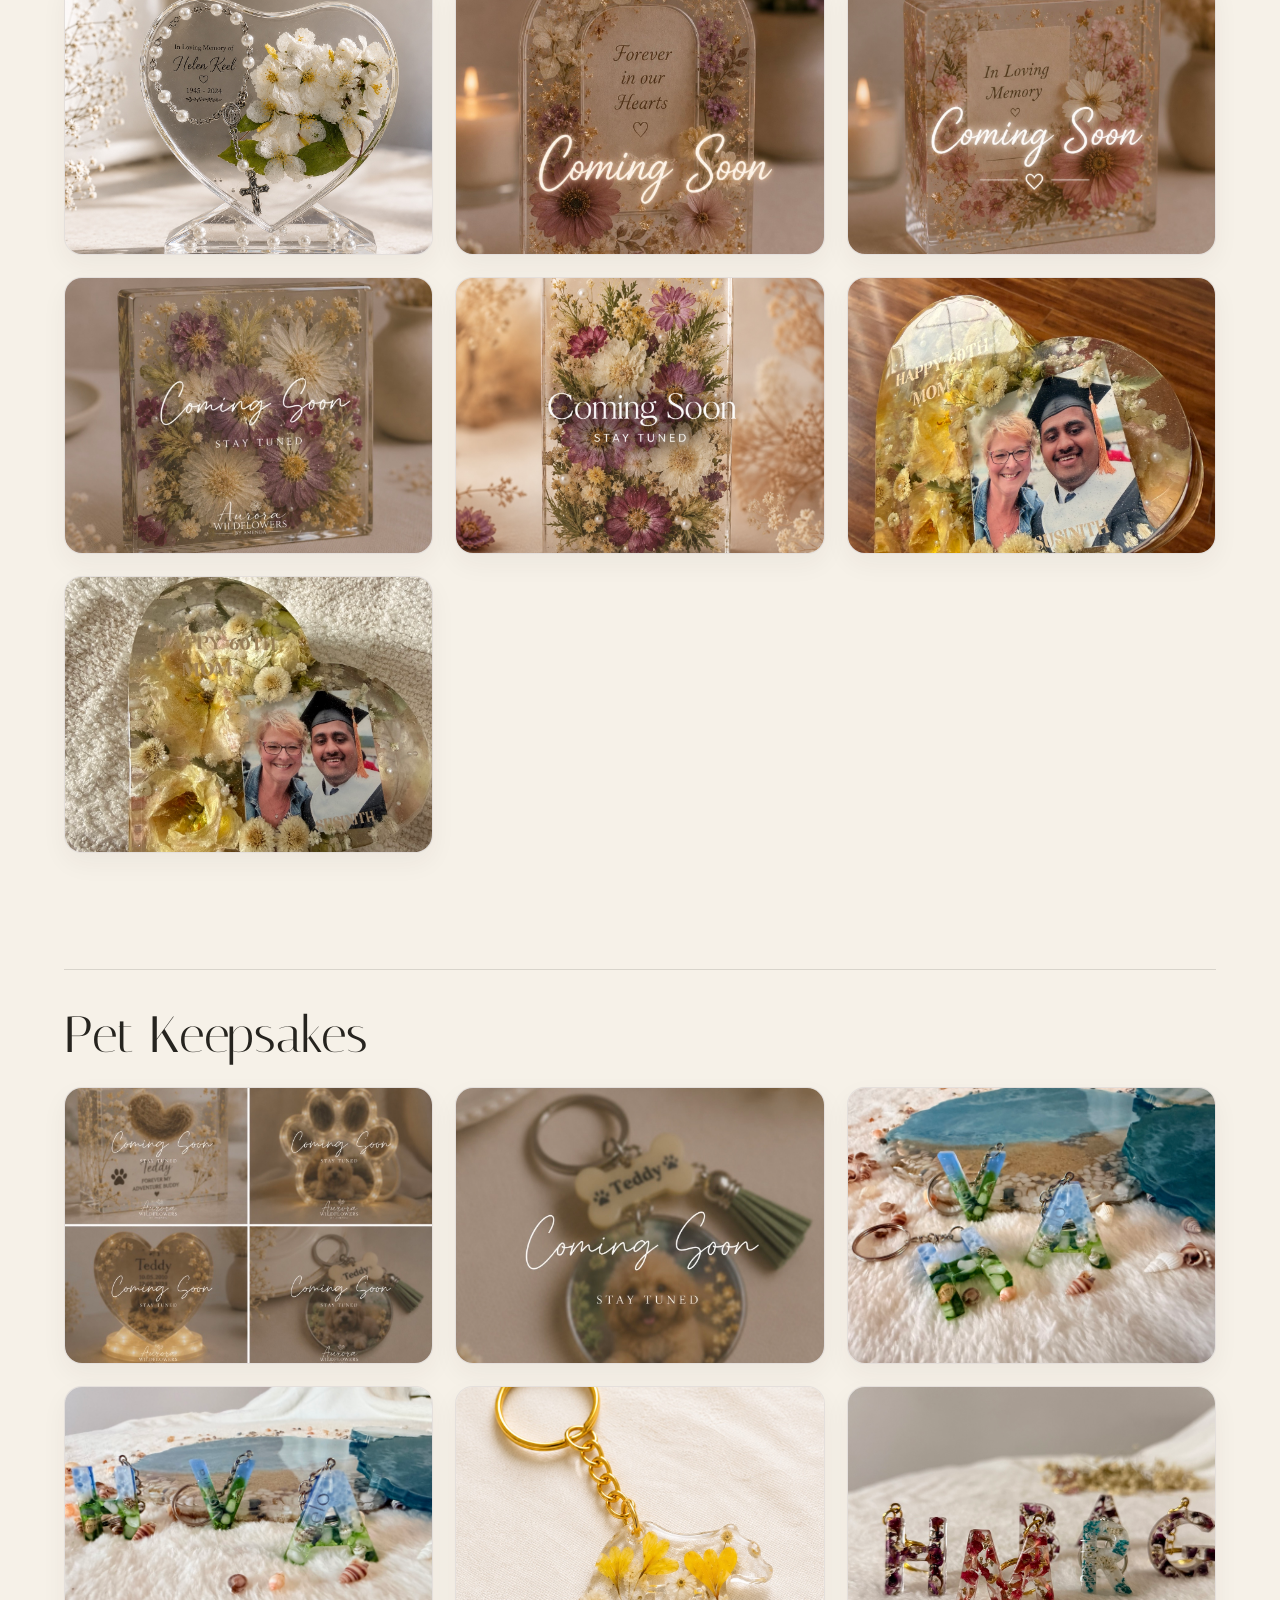
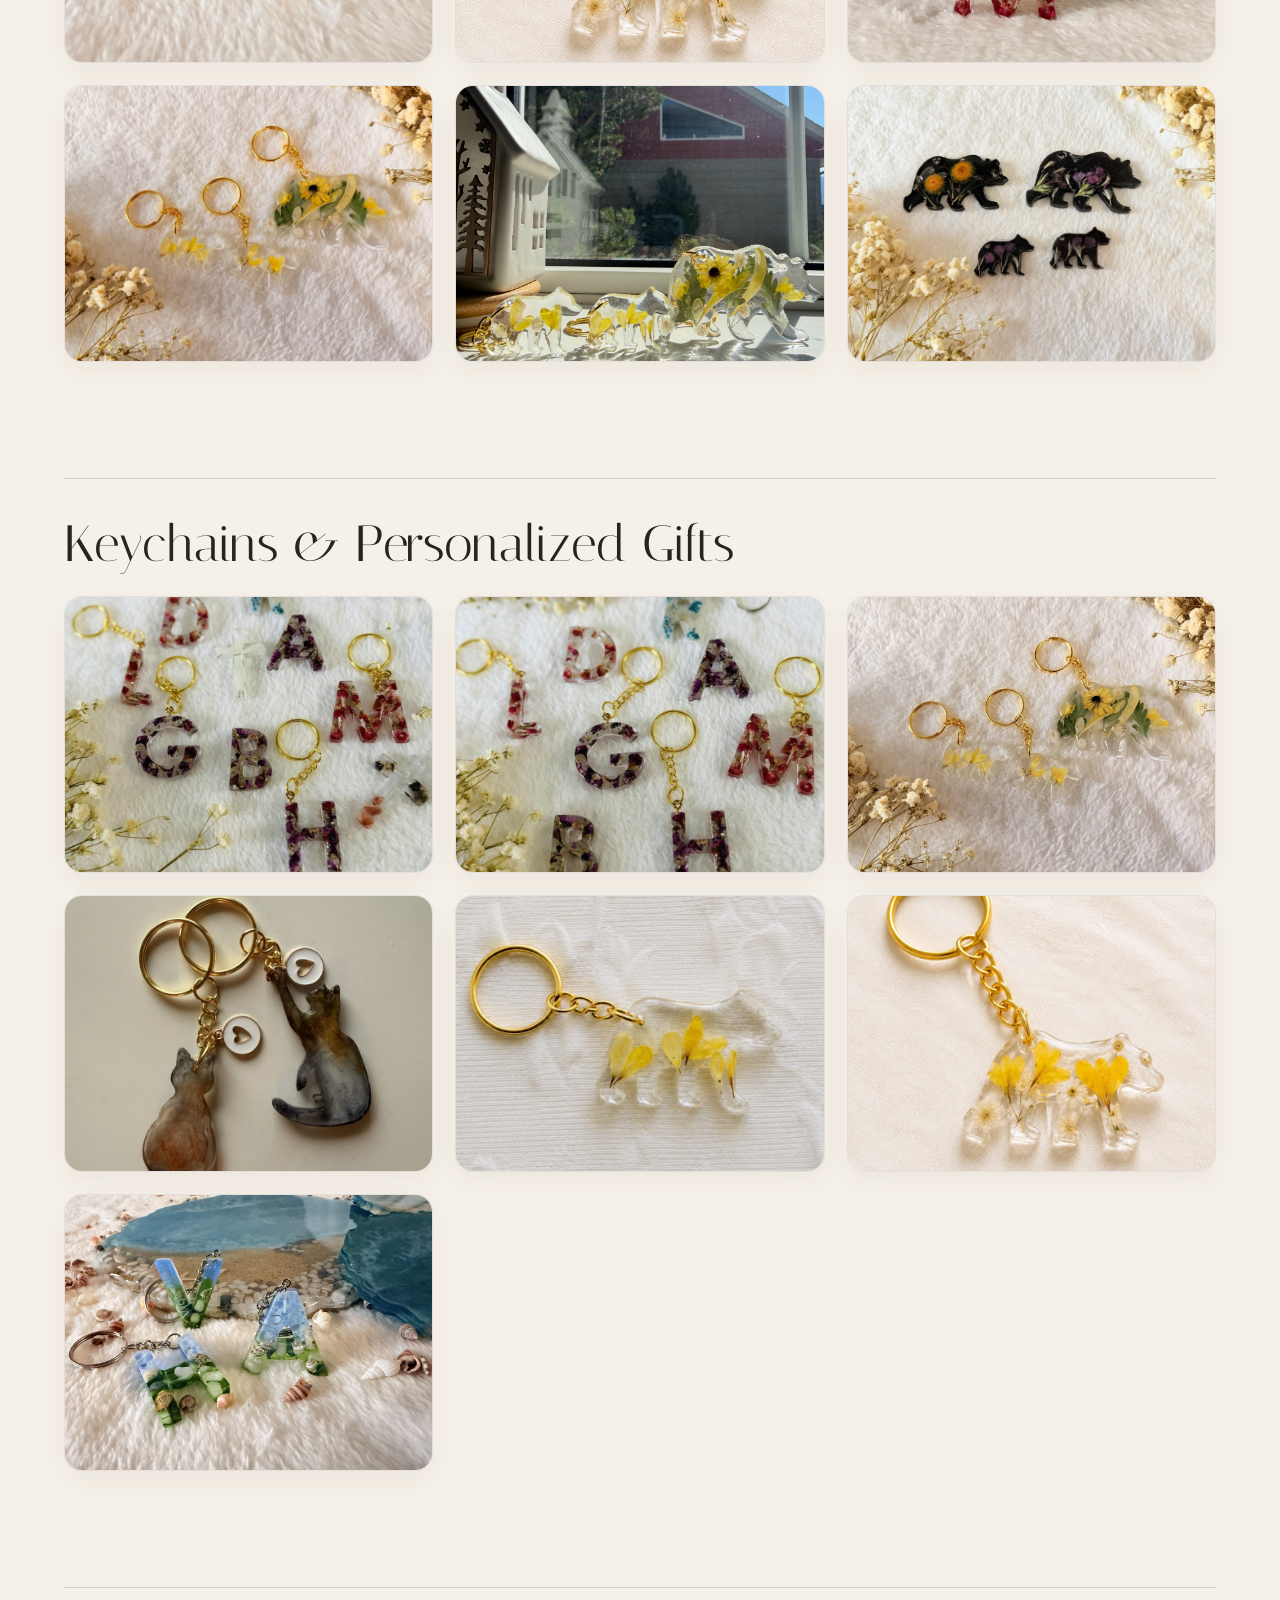
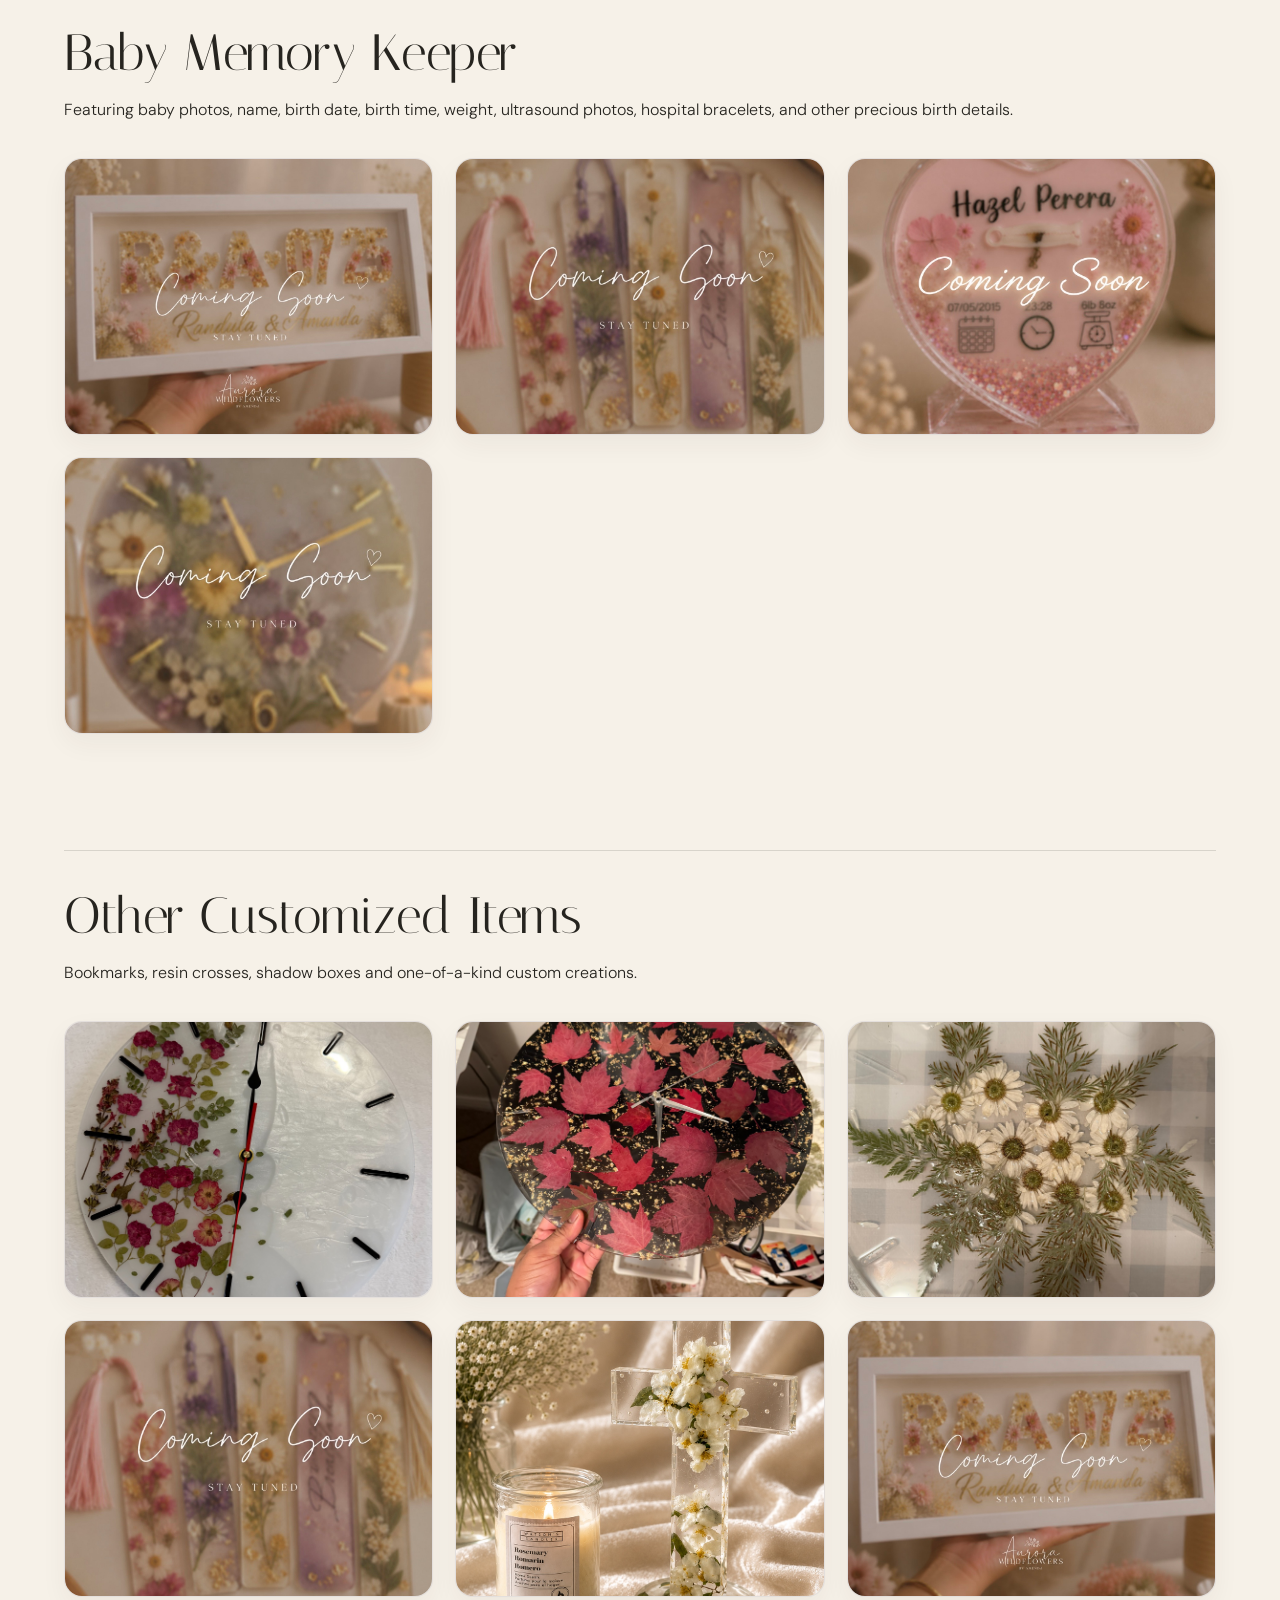
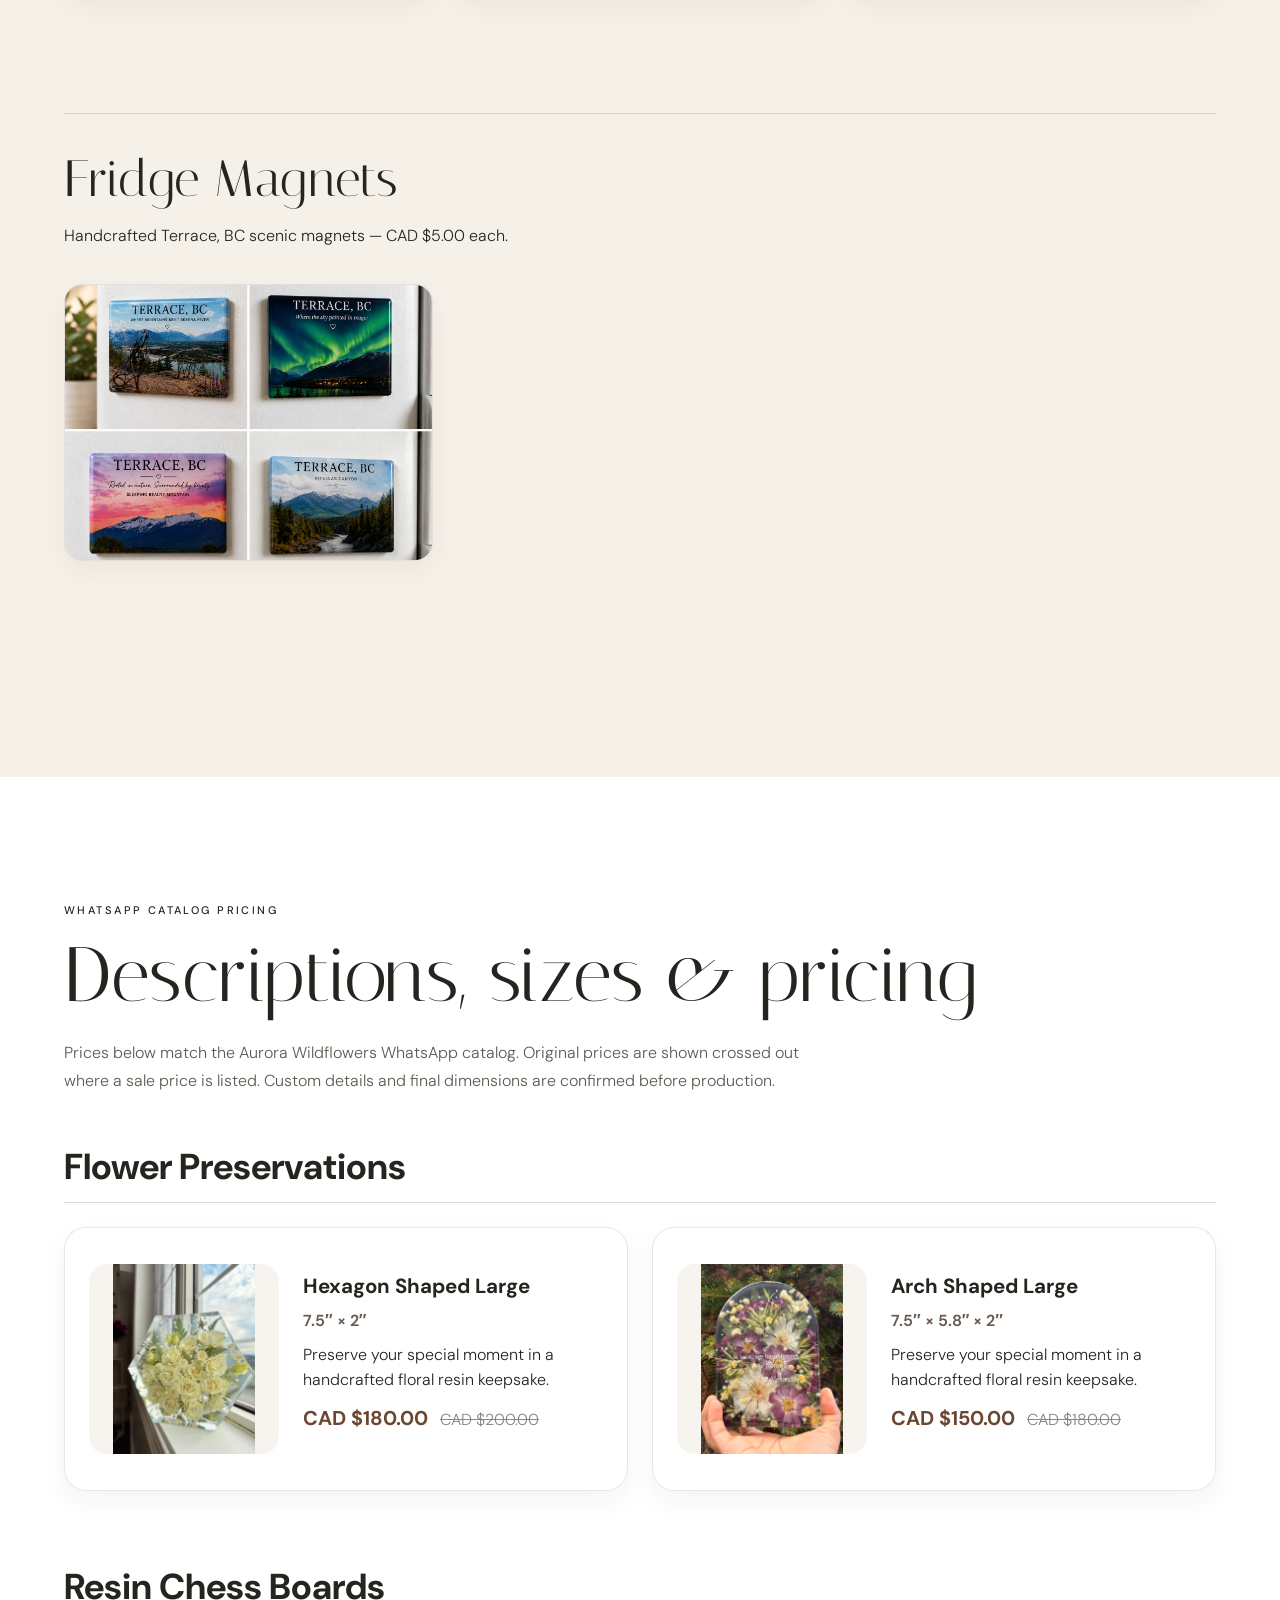
==== commit 8304f8d1: "Add files via upload" ====
--- a/index.html
+++ b/index.html
@@ -275,6 +275,8 @@
   object-fit: cover !important;
   object-position: center !important;
 }
+</style><style>
+.in-making-photo{position:relative}.making-label{position:absolute;bottom:10px;left:10px;background:rgba(255,255,255,.94);color:#34382f;padding:5px 10px;border-radius:4px;font-size:12px;font-weight:600;pointer-events:none}.gallery-photo{position:relative}
 </style></head>
 <body>
 <div class="announcement">Handcrafted in Terrace, British Columbia · Custom orders welcome</div>
@@ -310,12 +312,12 @@
 <div class="collection-grid">
 <article class="collection-card"><img alt="Purple floral preservation arch" src="image-003.jpg"/><div><h3>Flower Preservation</h3><p>Wedding, celebration and sentimental flowers preserved as lasting art.</p></div></article>
 <article class="collection-card"><img alt="Blue resin coaster set" src="image-004.jpg"/><div><h3>Resin Coasters</h3><p>Functional art made with flowers, colour and carefully finished edges.</p></div></article>
-<article class="collection-card"><img alt="Memorial photo keepsake" src="image-005.jpg"/><div><h3>Memorial Keepsakes</h3><p>Thoughtful pieces created to honour a life, a bond and cherished memories.</p></div></article>
-<article class="collection-card"><img alt="Coming soon pet keepsake collection" src="image-006.jpg"/><div><h3>Pet Keepsakes</h3><p>Celebrate the unconditional love of a companion with a personalised keepsake.</p><small>More designs coming soon</small></div></article>
+<article class="collection-card"><img alt="Memorial photo keepsake" src="image-005.jpg"/><div><h3>Memorial Keepsakes</h3><p>Thoughtfully created with ashes, hair, dried flowers, jewelry, or other treasured personal items to preserve cherished memories.</p></div></article>
+<article class="collection-card"><img alt="Coming soon pet keepsake collection" src="pet-new-09.jpeg"/><div><h3>Pet Keepsakes</h3><p>Created with ashes, fur, collar tags, photos, or other meaningful personalised items to honour a beloved pet.</p><small>View collection →</small></div></article>
 <article class="collection-card wide"><img alt="Three yellow bear keychains displayed on a windowsill" src="image-007.jpg"/><div><h3>Keychains &amp; Personalised Gifts</h3><p>Small, meaningful gifts made personal with names, colours, flowers and photographs.</p></div></article>
 </div>
 </section>
-<section class="collection-galleries" id="collection-galleries"><div class="section-head"><p class="eyebrow">More photos from each collection</p><h2>Explore every piece up close</h2></div><p class="gallery-note">Browse each collection below. Click any photo to enlarge it.</p><div class="collection-gallery-block"><div class="collection-gallery-title"><div><h3>Resin Chess Boards</h3><p>Flower-themed, Gothic-themed, sky-themed, sea-themed, and fully bespoke designs incorporating natural and meaningful elements.</p></div></div><div class="collection-photo-grid"><figure class="collection-photo"><img alt="Floral resin chessboard styled on satin" loading="lazy" src="image-008.jpg" tabindex="0"/></figure><figure class="collection-photo"><img alt="Black and floral resin chessboard close view" loading="lazy" src="image-009.jpg" tabindex="0"/></figure><figure class="collection-photo"><img alt="White floral resin chessboard with gold flakes" loading="lazy" src="chessboard-new-01.jpeg" tabindex="0"/></figure><figure class="collection-photo"><img alt="Emerald green and pink floral resin chessboard" loading="lazy" src="chessboard-new-02.jpeg" tabindex="0"/></figure><figure class="collection-photo"><img alt="Emerald green floral resin chessboard close-up" loading="lazy" src="chessboard-new-03.jpeg" tabindex="0"/></figure><figure class="collection-photo"><img alt="Floral chessboard with black and white resin pieces" loading="lazy" src="chessboard-new-04.jpeg" tabindex="0"/></figure><figure class="collection-photo"><img alt="Floral chessboard with chess pieces alternate view" loading="lazy" src="chessboard-new-05.jpeg" tabindex="0"/></figure><figure class="collection-photo"><img alt="Fantasy map themed custom resin chessboard" loading="lazy" src="chessboard-fantasy-map.jpeg" tabindex="0"/></figure><figure class="collection-photo"><img alt="Emerald green resin chess pieces close-up" loading="lazy" src="chessboard-new-06.jpg" tabindex="0"/></figure><figure class="collection-photo"><img alt="Ocean-themed resin chessboard with seashells" loading="lazy" src="chessboard-new-07.jpeg" tabindex="0"/></figure><figure class="collection-photo"><img alt="Ocean-themed resin chessboard close-up" loading="lazy" src="chessboard-new-08.jpeg" tabindex="0"/></figure><figure class="collection-photo"><img alt="Halloween resin chessboard with purple pieces" loading="lazy" src="chessboard-new-09.jpeg" tabindex="0"/></figure><figure class="collection-photo"><img alt="Halloween resin chessboard alternate view" loading="lazy" src="chessboard-new-10.jpeg" tabindex="0"/></figure><figure class="collection-photo"><img alt="Halloween resin chessboard detail" loading="lazy" src="chessboard-new-11.png" tabindex="0"/></figure><figure class="collection-photo"><img alt="Fantasy map themed custom resin chessboard" loading="lazy" src="chessboard-new-12.jpeg" tabindex="0"/></figure></div></div><div class="collection-gallery-block"><div class="collection-gallery-title"><h3>Flower Preservation</h3></div><div class="collection-photo-grid"><button aria-label="Open Flower Preservation photo 1" class="gallery-photo" type="button"><img alt="" loading="lazy" src="image-010.jpg"/></button><button aria-label="Open Flower Preservation photo 2" class="gallery-photo" type="button"><img alt="" loading="lazy" src="image-011.jpg"/></button><button aria-label="Open Flower Preservation photo 3" class="gallery-photo" type="button"><img alt="" loading="lazy" src="image-012.jpg"/></button><button aria-label="Open Flower Preservation photo 4" class="gallery-photo" type="button"><img alt="" loading="lazy" src="image-013.jpg"/></button></div></div><div class="collection-gallery-block"><div class="collection-gallery-title"><h3>Resin Coasters</h3></div><div class="collection-photo-grid"><button aria-label="Open Resin Coasters photo 1" class="gallery-photo" type="button"><img alt="" loading="lazy" src="image-014.jpg"/></button><button aria-label="Open Resin Coasters photo 2" class="gallery-photo" type="button"><img alt="" loading="lazy" src="image-015.jpg"/></button><button aria-label="Open Resin Coasters photo 3" class="gallery-photo" type="button"><img alt="" loading="lazy" src="image-016.jpg"/></button><button aria-label="Open Resin Coasters photo 4" class="gallery-photo" type="button"><img alt="" loading="lazy" src="image-017.jpg"/></button><button aria-label="Open Resin Coasters photo 5" class="gallery-photo" type="button"><img alt="" loading="lazy" src="image-018.jpg"/></button></div></div><div class="collection-gallery-block"><div class="collection-gallery-title"><h3>Bear Collection</h3></div><div class="collection-photo-grid"><figure class="collection-photo"><img alt="Black floral resin bear family" loading="lazy" src="image-019.jpg"/></figure><figure class="collection-photo"><img alt="Yellow floral resin bear keychains" loading="lazy" src="image-020.jpg"/></figure><figure class="collection-photo"><img alt="Yellow floral resin bear family on windowsill" loading="lazy" src="image-021.jpg"/></figure><figure class="collection-photo"><img alt="Yellow floral resin bear keychain close-up" loading="lazy" src="image-022.jpg"/></figure></div></div><div class="collection-gallery-block"><div class="collection-gallery-title"><h3>Memorial Keepsakes</h3></div><div class="collection-photo-grid"><button aria-label="Open Memorial Keepsakes photo 1" class="gallery-photo" type="button"><img alt="" loading="lazy" src="image-023.jpg"/></button><button aria-label="Open Memorial Keepsakes photo 2" class="gallery-photo" type="button"><img alt="" loading="lazy" src="image-024.jpg"/></button><button aria-label="Open Memorial Keepsakes photo 3" class="gallery-photo" type="button"><img alt="" loading="lazy" src="image-025.jpg"/></button></div></div><div class="collection-gallery-block"><div class="collection-gallery-title"><h3>Pet Keepsakes</h3></div><div class="collection-photo-grid"><button aria-label="Open Pet Keepsakes photo 1" class="gallery-photo" type="button"><img alt="" loading="lazy" src="image-026.jpg"/></button><button aria-label="Open Pet Keepsakes photo 2" class="gallery-photo" type="button"><img alt="" loading="lazy" src="image-027.jpg"/></button><button aria-label="Open Pet Keepsakes photo 3" class="gallery-photo" type="button"><img alt="" loading="lazy" src="image-028.jpg"/></button></div></div><div class="collection-gallery-block"><div class="collection-gallery-title"><h3>Keychains &amp; Personalized Gifts</h3></div><div class="collection-photo-grid"><figure class="collection-photo"><img alt="Personalised resin letter keychains" loading="lazy" src="image-029.jpg" tabindex="0"/></figure><figure class="collection-photo"><img alt="Floral resin initial keychains" loading="lazy" src="image-030.jpg" tabindex="0"/></figure><figure class="collection-photo"><img alt="Small animal and floral resin keychains" loading="lazy" src="image-031.jpg" tabindex="0"/></figure><figure class="collection-photo"><img alt="Cat-shaped resin keychains" loading="lazy" src="image-032.jpg" tabindex="0"/></figure><figure class="collection-photo"><img alt="Personalised MOM letter keychain" loading="lazy" src="image-033.jpg" tabindex="0"/></figure><figure class="collection-photo"><img alt="Personalised MAMA letter keychain" loading="lazy" src="image-034.jpg" tabindex="0"/></figure><figure class="collection-photo"><img alt="Ocean-inspired resin initial keychains" loading="lazy" src="image-035.jpg" tabindex="0"/></figure></div></div><div class="collection-gallery-block" id="baby-memory-keeper"><div class="collection-gallery-title"><div><h3>Baby Memory Keeper</h3><p>Personalized baby keepsakes made to preserve precious birth memories.</p></div></div><div class="collection-gallery-grid"><button aria-label="Open Baby Memory Keeper photo 1" class="gallery-photo" type="button"><img alt="" loading="lazy" src="image-036.jpg"/></button></div></div><div class="collection-gallery-block" id="other-customized-items"><div class="collection-gallery-title"><div><h3>Other Customized Items</h3><p>Bookmarks, resin crosses, shadow boxes and one-of-a-kind custom creations.</p></div></div><div class="collection-gallery-grid"><button aria-label="Open Other Customized Items photo 1" class="gallery-photo" type="button"><img alt="Pink floral resin wall clock" loading="lazy" src="custom-clock-pink-floral.jpeg"/></button><button aria-label="Open Other Customized Items photo 2" class="gallery-photo" type="button"><img alt="Red maple leaf resin wall clock" loading="lazy" src="custom-clock-red-maple.jpeg"/></button><button aria-label="Open Other Customized Items photo 3" class="gallery-photo" type="button"><img alt="White daisy and greenery resin clock" loading="lazy" src="custom-clock-white-daisies.jpeg"/></button><button aria-label="Open Other Customized Items photo 4" class="gallery-photo" type="button"><img alt="" loading="lazy" src="image-037.jpg"/></button><button aria-label="Open Other Customized Items photo 5" class="gallery-photo" type="button"><img alt="" loading="lazy" src="image-038.jpg"/></button><button aria-label="Open Other Customized Items photo 6" class="gallery-photo" type="button"><img alt="" loading="lazy" src="image-039.jpg"/></button></div></div><div class="collection-gallery-block" id="fridge-magnets"><div class="collection-gallery-title"><div><h3>Fridge Magnets</h3><p>Handcrafted Terrace, BC scenic magnets — CAD $5.00 each.</p></div></div><div class="collection-gallery-grid"><button aria-label="Open Fridge Magnets photo 1" class="gallery-photo" type="button"><img alt="" loading="lazy" src="image-040.png"/></button></div></div></section><section class="products catalog-pricing" id="products"><div class="section-head"><p class="eyebrow">WhatsApp catalog pricing</p><h2>Descriptions, sizes &amp; pricing</h2></div><p class="products-note">Prices below match the Aurora Wildflowers WhatsApp catalog. Original prices are shown crossed out where a sale price is listed. Custom details and final dimensions are confirmed before production.</p><div class="catalog-group"><div class="catalog-group-head"><h3>Flower Preservations</h3></div><div class="catalog-item-grid"><article class="catalog-item"><div class="catalog-item-media"><img alt="Hexagon Shaped Large" loading="lazy" src="image-010.jpg"/></div><div class="catalog-item-content"><div class="catalog-item-body"><h4>Hexagon Shaped Large</h4><p class="catalog-size">7.5″ × 2″</p><p>Preserve your special moment in a handcrafted floral resin keepsake.</p><p class="catalog-price"><strong>CAD $180.00</strong><del>CAD $200.00</del></p></div></div></article><article class="catalog-item"><div class="catalog-item-media"><img alt="Arch Shaped Large" loading="lazy" src="image-013.jpg"/></div><div class="catalog-item-content"><div class="catalog-item-body"><h4>Arch Shaped Large</h4><p class="catalog-size">7.5″ × 5.8″ × 2″</p><p>Preserve your special moment in a handcrafted floral resin keepsake.</p><p class="catalog-price"><strong>CAD $150.00</strong><del>CAD $180.00</del></p></div></div></article></div></div><div class="catalog-group"><div class="catalog-group-head"><h3>Resin Chess Boards</h3></div><div class="catalog-item-grid"><article class="catalog-item"><div class="catalog-item-media"><img alt="Resin Chess Board" loading="lazy" src="image-002.jpg"/></div><div class="catalog-item-content"><div class="catalog-item-body"><h4>Resin Chess Board</h4><p class="catalog-size">Custom handmade size</p><p>Handcrafted resin chess board made with real preserved flowers.</p><p class="catalog-price"><strong>CAD $100.00</strong><del>CAD $120.00</del></p></div></div></article></div></div><div class="catalog-group"><div class="catalog-group-head"><h3>Key Chains</h3></div><div class="catalog-item-grid"><article class="catalog-item"><div class="catalog-item-media"><img alt="Customized Resin Keychains" loading="lazy" src="image-041.jpg"/></div><div class="catalog-item-content"><div class="catalog-item-body"><h4>Customized Resin Keychains</h4><p class="catalog-size">Personalized design</p><p>Personalized resin keychains handmade with your choice of flowers, colours and details.</p><p class="catalog-price"><strong>CAD $15.00</strong><del>CAD $18.00</del></p></div></div></article><article class="catalog-item"><div class="catalog-item-media"><img alt="Floral Letter Keychain" loading="lazy" src="image-042.jpg"/></div><div class="catalog-item-content"><div class="catalog-item-body"><h4>Floral Letter Keychain</h4><p class="catalog-size">Letter shape</p><p>Handcrafted floral resin letter keychain.</p><p class="catalog-price"><strong>CAD $8.00</strong><del>CAD $10.00</del></p></div></div></article><article class="catalog-item"><div class="catalog-item-media"><img alt="Personalized Name Chains" loading="lazy" src="image-043.jpg"/></div><div class="catalog-item-content"><div class="catalog-item-body"><h4>Personalized Name Chains</h4><p class="catalog-size">Name design</p><p>Handcrafted personalized resin name chain.</p><p class="catalog-price"><strong>CAD $8.00</strong><del>CAD $10.00</del></p></div></div></article></div></div><div class="catalog-group"><div class="catalog-group-head"><h3>Memorial Keepsakes</h3></div><div class="catalog-item-grid"><article class="catalog-item"><div class="catalog-item-media"><img alt="Memorial Block" loading="lazy" src="image-025.jpg"/></div><div class="catalog-item-content"><div class="catalog-item-body"><h4>Memorial Block</h4><p class="catalog-size">Custom memory block</p><p>Elegant resin memory block created to preserve flowers and meaningful memories.</p><p class="catalog-price"><strong>CAD $150.00</strong><del>CAD $180.00</del></p></div></div></article><article class="catalog-item"><div class="catalog-item-media"><img alt="Memorial Heart Keepsake" loading="lazy" src="image-023.jpg"/></div><div class="catalog-item-content"><div class="catalog-item-body"><h4>Memorial Heart Keepsake</h4><p class="catalog-size">Heart shape</p><p>A heartfelt resin keepsake designed to preserve a meaningful memory.</p><p class="catalog-price"><strong>CAD $90.00</strong><del>CAD $100.00</del></p></div></div></article></div></div><div class="catalog-group"><div class="catalog-group-head"><h3>Coasters</h3></div><div class="catalog-item-grid"><article class="catalog-item"><div class="catalog-item-media"><img alt="Dried Flower Coaster" loading="lazy" src="image-015.jpg"/></div><div class="catalog-item-content"><div class="catalog-item-body"><h4>Dried Flower Coaster</h4><p class="catalog-size">Single coaster</p><p>Add a touch of beauty and personality with a handmade dried-flower resin coaster.</p><p class="catalog-price"><strong>CAD $20.00</strong><del>CAD $30.00</del></p></div></div></article><article class="catalog-item"><div class="catalog-item-media"><img alt="Sea-Themed Coaster" loading="lazy" src="image-014.jpg"/></div><div class="catalog-item-content"><div class="catalog-item-body"><h4>Sea-Themed Coaster</h4><p class="catalog-size">Single coaster</p><p>A handcrafted sea-themed resin coaster with layered colour and texture.</p><p class="catalog-price"><strong>CAD $30.00</strong><del>CAD $40.00</del></p></div></div></article><article class="catalog-item"><div class="catalog-item-media"><img alt="Customized Coaster Designs" loading="lazy" src="image-017.jpg"/></div><div class="catalog-item-content"><div class="catalog-item-body"><h4>Customized Coaster Designs</h4><p class="catalog-size">Personalized design</p><p>A custom resin coaster designed with names, flowers, colours or meaningful details.</p><p class="catalog-price"><strong>CAD $30.00</strong><del>CAD $40.00</del></p></div></div></article></div></div><div class="catalog-group"><div class="catalog-group-head"><h3>Pet Keepsakes</h3></div><div class="catalog-item-grid"><article class="catalog-item"><div class="catalog-item-media"><img alt="Personalized Pet Keychains" loading="lazy" src="image-028.jpg"/></div><div class="catalog-item-content"><div class="catalog-item-body"><h4>Personalized Pet Keychains</h4><p class="catalog-size">Keychain</p><p>Custom resin keychains featuring your pet’s hair or other meaningful details.</p><p class="catalog-price"><strong>CAD $15.00</strong><del>CAD $18.00</del></p></div></div></article><article class="catalog-item"><div class="catalog-item-media"><img alt="Paw-Shaped Pet Keepsakes" loading="lazy" src="image-027.jpg"/></div><div class="catalog-item-content"><div class="catalog-item-body"><h4>Paw-Shaped Pet Keepsakes</h4><p class="catalog-size">Paw shape</p><p>Personalized paw-shaped resin keepsake made to celebrate your pet.</p><p class="catalog-price"><strong>CAD $90.00</strong><del>CAD $95.00</del></p></div></div></article><article class="catalog-item"><div class="catalog-item-media"><img alt="Pet Memory Blocks" loading="lazy" src="image-026.jpg"/></div><div class="catalog-item-content"><div class="catalog-item-body"><h4>Pet Memory Blocks</h4><p class="catalog-size">Memory block</p><p>Elegant resin keepsake block designed to preserve a beloved pet’s memory.</p><p class="catalog-price"><strong>CAD $100.00</strong><del>CAD $120.00</del></p></div></div></article></div></div><div class="catalog-group"><div class="catalog-group-head"><h3>Baby Memory Keeper</h3></div><div class="catalog-item-grid"><article class="catalog-item"><div class="catalog-item-media"><img alt="Baby Memory Keeper L" loading="lazy" src="image-036.jpg"/></div><div class="catalog-item-content"><div class="catalog-item-body"><h4>Baby Memory Keeper L</h4><p class="catalog-size">Large heart</p><p>Preserve your baby’s precious memories in a personalized resin heart.</p><p class="catalog-price"><strong>CAD $130.00</strong><del>CAD $150.00</del></p></div></div></article><article class="catalog-item"><div class="catalog-item-media"><img alt="Baby Memory Keeper S" loading="lazy" src="image-036.jpg"/></div><div class="catalog-item-content"><div class="catalog-item-body"><h4>Baby Memory Keeper S</h4><p class="catalog-size">Small heart</p><p>Preserve your baby’s precious memories in a personalized resin heart.</p><p class="catalog-price"><strong>CAD $100.00</strong><del>CAD $130.00</del></p></div></div></article></div></div><div class="catalog-group"><div class="catalog-group-head"><h3>Other Customized Items</h3></div><div class="catalog-item-grid"><article class="catalog-item"><div class="catalog-item-media"><img alt="Resin Shadow Boxes" loading="lazy" src="image-039.jpg"/></div><div class="catalog-item-content"><div class="catalog-item-body"><h4>Resin Shadow Boxes</h4><p class="catalog-size">Names / Dates / Memories</p><p>Beautiful layered resin shadow box personalized with names, dates or memories.</p><p class="catalog-price"><strong>CAD $38.99</strong><del>CAD $40.00</del></p></div></div></article><article class="catalog-item"><div class="catalog-item-media"><img alt="Resin Cross" loading="lazy" src="image-038.jpg"/></div><div class="catalog-item-content"><div class="catalog-item-body"><h4>Resin Cross</h4><p class="catalog-size">Custom floral design</p><p>Faith-inspired resin cross designed with preserved flowers and personalized details.</p><p class="catalog-price"><strong>CAD $28.00</strong><del>CAD $30.00</del></p></div></div></article><article class="catalog-item"><div class="catalog-item-media"><img alt="Resin Bookmarks" loading="lazy" src="image-037.jpg"/></div><div class="catalog-item-content"><div class="catalog-item-body"><h4>Resin Bookmarks</h4><p class="catalog-size">Personalized bookmark</p><p>Personalized resin bookmark made with flowers, colours and custom details.</p><p class="catalog-price"><strong>CAD $10.00</strong><del>CAD $12.00</del></p></div></div></article></div></div><div class="catalog-cta"><p>Browse the live catalog or message Aurora Wildflowers to discuss a custom order.</p><a class="button dark" href="https://wa.me/c/16728339631" rel="noopener" target="_blank">Browse WhatsApp Catalog</a><a class="button outline" href="https://wa.me/16728339631" rel="noopener" target="_blank">Message on WhatsApp</a></div><section class="catalog-group" id="fridge-magnets-pricing"><div class="catalog-group-head"><h3>Fridge Magnets</h3></div><article class="catalog-item"><div class="catalog-item-media"><img alt="Terrace, BC Fridge Magnets" loading="lazy" src="image-040.png"/></div><div class="catalog-item-content"><div class="catalog-item-copy"><h4>Terrace, BC Fridge Magnets</h4><p>Bring a little piece of Terrace, BC into your home with our handcrafted fridge magnets. Featuring iconic local landscapes and breathtaking scenery, these magnets make the perfect keepsake, souvenir, or thoughtful gift for visitors, friends, and family. Each magnet is finished with a durable, high-gloss coating to showcase vibrant colours and lasting quality.</p><p class="catalog-price">CAD $5.00 each</p></div></div></article></section></section>
+<section class="collection-galleries" id="collection-galleries"><div class="section-head"><p class="eyebrow">More photos from each collection</p><h2>Explore every piece up close</h2></div><p class="gallery-note">Browse each collection below. Click any photo to enlarge it.</p><div class="collection-gallery-block"><div class="collection-gallery-title"><div><h3>Resin Chess Boards</h3><p>Flower-themed, Gothic-themed, sky-themed, sea-themed, and fully bespoke designs incorporating natural and meaningful elements.</p></div></div><div class="collection-photo-grid"><figure class="collection-photo"><img alt="Floral resin chessboard styled on satin" loading="lazy" src="image-008.jpg" tabindex="0"/></figure><figure class="collection-photo"><img alt="Black and floral resin chessboard close view" loading="lazy" src="image-009.jpg" tabindex="0"/></figure><figure class="collection-photo"><img alt="Floral chessboard with black and white resin pieces" loading="lazy" src="chessboard-new-04.jpeg" tabindex="0"/></figure><figure class="collection-photo"><img alt="Floral chessboard with chess pieces alternate view" loading="lazy" src="chessboard-new-05.jpeg" tabindex="0"/></figure><figure class="collection-photo"><img alt="Fantasy map themed custom resin chessboard" loading="lazy" src="chessboard-fantasy-map.jpeg" tabindex="0"/></figure><figure class="collection-photo"><img alt="Emerald green resin chess pieces close-up" loading="lazy" src="chessboard-new-06.jpg" tabindex="0"/></figure><figure class="collection-photo"><img alt="Ocean-themed resin chessboard with seashells" loading="lazy" src="chessboard-new-07.jpeg" tabindex="0"/></figure><figure class="collection-photo"><img alt="Ocean-themed resin chessboard close-up" loading="lazy" src="chessboard-new-08.jpeg" tabindex="0"/></figure><figure class="collection-photo"><img alt="Halloween resin chessboard with purple pieces" loading="lazy" src="chessboard-new-09.jpeg" tabindex="0"/></figure><figure class="collection-photo"><img alt="Halloween resin chessboard alternate view" loading="lazy" src="chessboard-new-10.jpeg" tabindex="0"/></figure><figure class="collection-photo"><img alt="Halloween resin chessboard detail" loading="lazy" src="chessboard-new-11.png" tabindex="0"/></figure><figure class="collection-photo"><img alt="Fantasy map themed custom resin chessboard" loading="lazy" src="chessboard-new-12.jpeg" tabindex="0"/></figure><figure class="collection-photo in-making-photo"><img alt="White floral resin chessboard with gold flakes" loading="lazy" src="chessboard-new-01.jpeg" tabindex="0"/><span class="making-label">In Making</span></figure><figure class="collection-photo in-making-photo"><img alt="Emerald green and pink floral resin chessboard" loading="lazy" src="chessboard-new-02.jpeg" tabindex="0"/><span class="making-label">In Making</span></figure><figure class="collection-photo in-making-photo"><img alt="Emerald green floral resin chessboard close-up" loading="lazy" src="chessboard-new-03.jpeg" tabindex="0"/><span class="making-label">In Making</span></figure></div></div><div class="collection-gallery-block"><div class="collection-gallery-title"><h3>Flower Preservation</h3></div><div class="collection-photo-grid"><button aria-label="Open Flower Preservation photo 1" class="gallery-photo" type="button"><img alt="" loading="lazy" src="image-010.jpg"/></button><button aria-label="Open Flower Preservation photo 2" class="gallery-photo" type="button"><img alt="" loading="lazy" src="image-011.jpg"/></button><button aria-label="Open Flower Preservation photo 3" class="gallery-photo" type="button"><img alt="" loading="lazy" src="image-012.jpg"/></button><button aria-label="Open Flower Preservation photo 4" class="gallery-photo" type="button"><img alt="" loading="lazy" src="image-013.jpg"/></button></div></div><div class="collection-gallery-block"><div class="collection-gallery-title"><h3>Resin Coasters</h3></div><div class="collection-photo-grid"><button aria-label="Open Resin Coasters photo 1" class="gallery-photo" type="button"><img alt="" loading="lazy" src="image-014.jpg"/></button><button aria-label="Open Resin Coasters photo 2" class="gallery-photo" type="button"><img alt="" loading="lazy" src="image-015.jpg"/></button><button aria-label="Open Resin Coasters photo 3" class="gallery-photo" type="button"><img alt="" loading="lazy" src="image-016.jpg"/></button><button aria-label="Open Resin Coasters photo 4" class="gallery-photo" type="button"><img alt="" loading="lazy" src="image-017.jpg"/></button><button aria-label="Open Resin Coasters photo 5" class="gallery-photo" type="button"><img alt="" loading="lazy" src="image-018.jpg"/></button></div></div><div class="collection-gallery-block"><div class="collection-gallery-title"><h3>Bear Collection</h3></div><div class="collection-photo-grid"><figure class="collection-photo"><img alt="Black floral resin bear family" loading="lazy" src="image-019.jpg"/></figure><figure class="collection-photo"><img alt="Yellow floral resin bear keychains" loading="lazy" src="image-020.jpg"/></figure><figure class="collection-photo"><img alt="Yellow floral resin bear family on windowsill" loading="lazy" src="image-021.jpg"/></figure><figure class="collection-photo"><img alt="Yellow floral resin bear keychain close-up" loading="lazy" src="image-022.jpg"/></figure></div></div><div class="collection-gallery-block"><div class="collection-gallery-title"><h3>Memorial Keepsakes</h3></div><div class="collection-photo-grid"><button aria-label="Open Memorial Keepsakes photo 1" class="gallery-photo" type="button"><img alt="" loading="lazy" src="image-023.jpg"/></button><button aria-label="Open Memorial Keepsakes photo 2" class="gallery-photo" type="button"><img alt="" loading="lazy" src="image-024.jpg"/></button><button aria-label="Open Memorial Keepsakes photo 3" class="gallery-photo" type="button"><img alt="" loading="lazy" src="image-025.jpg"/></button><button aria-label="Open Memorial Keepsakes photo 1" class="gallery-photo" type="button"><img alt="Custom memorial resin keepsake" loading="lazy" src="memorial-new-01.jpeg"/></button><button aria-label="Open Memorial Keepsakes photo 2" class="gallery-photo" type="button"><img alt="Custom memorial resin keepsake" loading="lazy" src="memorial-new-02.jpeg"/></button><button aria-label="Open Memorial Keepsakes photo 3" class="gallery-photo" type="button"><img alt="Custom memorial resin keepsake" loading="lazy" src="memorial-new-03.jpeg"/></button><button aria-label="Open Memorial Keepsakes photo 4" class="gallery-photo" type="button"><img alt="Custom memorial resin keepsake" loading="lazy" src="memorial-new-04.jpeg"/></button></div></div><div class="collection-gallery-block"><div class="collection-gallery-title"><h3>Pet Keepsakes</h3></div><div class="collection-photo-grid"><button aria-label="Open Pet Keepsakes photo 1" class="gallery-photo" type="button"><img alt="Handmade personalized pet resin keepsake" loading="lazy" src="pet-new-09.jpeg"/></button><button aria-label="Open Pet Keepsakes photo 2" class="gallery-photo" type="button"><img alt="Handmade personalized pet resin keepsake" loading="lazy" src="pet-new-08.jpeg"/></button><button aria-label="Open Pet Keepsakes photo 3" class="gallery-photo" type="button"><img alt="Handmade personalized pet resin keepsake" loading="lazy" src="pet-new-07.jpeg"/></button><button aria-label="Open Pet Keepsakes photo 4" class="gallery-photo" type="button"><img alt="Handmade personalized pet resin keepsake" loading="lazy" src="pet-new-06.jpeg"/></button><button aria-label="Open Pet Keepsakes photo 5" class="gallery-photo" type="button"><img alt="Handmade personalized pet resin keepsake" loading="lazy" src="pet-new-05.jpeg"/></button><button aria-label="Open Pet Keepsakes photo 6" class="gallery-photo" type="button"><img alt="Handmade personalized pet resin keepsake" loading="lazy" src="pet-new-04.jpeg"/></button><button aria-label="Open Pet Keepsakes photo 7" class="gallery-photo" type="button"><img alt="Handmade personalized pet resin keepsake" loading="lazy" src="pet-new-03.jpeg"/></button><button aria-label="Open Pet Keepsakes photo 8" class="gallery-photo" type="button"><img alt="Handmade personalized pet resin keepsake" loading="lazy" src="pet-new-02.jpeg"/></button><button aria-label="Open Pet Keepsakes photo 9" class="gallery-photo" type="button"><img alt="Handmade personalized pet resin keepsake" loading="lazy" src="pet-new-01.jpeg"/></button></div></div><div class="collection-gallery-block"><div class="collection-gallery-title"><h3>Keychains &amp; Personalized Gifts</h3></div><div class="collection-photo-grid"><figure class="collection-photo"><img alt="Personalised resin letter keychains" loading="lazy" src="image-029.jpg" tabindex="0"/></figure><figure class="collection-photo"><img alt="Floral resin initial keychains" loading="lazy" src="image-030.jpg" tabindex="0"/></figure><figure class="collection-photo"><img alt="Small animal and floral resin keychains" loading="lazy" src="image-031.jpg" tabindex="0"/></figure><figure class="collection-photo"><img alt="Cat-shaped resin keychains" loading="lazy" src="image-032.jpg" tabindex="0"/></figure><figure class="collection-photo"><img alt="Personalised MOM letter keychain" loading="lazy" src="image-033.jpg" tabindex="0"/></figure><figure class="collection-photo"><img alt="Personalised MAMA letter keychain" loading="lazy" src="image-034.jpg" tabindex="0"/></figure><figure class="collection-photo"><img alt="Ocean-inspired resin initial keychains" loading="lazy" src="image-035.jpg" tabindex="0"/></figure></div></div><div class="collection-gallery-block" id="baby-memory-keeper"><div class="collection-gallery-title"><div><h3>Baby Memory Keeper</h3><p>Featuring baby photos, name, birth date, birth time, weight, ultrasound photos, hospital bracelets, and other precious birth details.</p></div></div><div class="collection-gallery-grid"><button aria-label="Open Baby Memory Keeper photo 1" class="gallery-photo" type="button"><img alt="Personalized baby memory resin keepsake" loading="lazy" src="baby-new-02.jpeg"/></button><button aria-label="Open Baby Memory Keeper photo 2" class="gallery-photo" type="button"><img alt="Personalized baby memory resin keepsake" loading="lazy" src="baby-new-03.jpeg"/></button><button aria-label="Open Baby Memory Keeper photo 3" class="gallery-photo" type="button"><img alt="Personalized baby memory resin keepsake" loading="lazy" src="baby-new-01.jpeg"/></button><button aria-label="Open Baby Memory Keeper photo 4" class="gallery-photo" type="button"><img alt="Personalized baby memory resin keepsake" loading="lazy" src="baby-new-04.jpeg"/></button></div></div><div class="collection-gallery-block" id="other-customized-items"><div class="collection-gallery-title"><div><h3>Other Customized Items</h3><p>Bookmarks, resin crosses, shadow boxes and one-of-a-kind custom creations.</p></div></div><div class="collection-gallery-grid"><button aria-label="Open Other Customized Items photo 1" class="gallery-photo" type="button"><img alt="Pink floral resin wall clock" loading="lazy" src="custom-clock-pink-floral.jpeg"/></button><button aria-label="Open Other Customized Items photo 2" class="gallery-photo" type="button"><img alt="Red maple leaf resin wall clock" loading="lazy" src="custom-clock-red-maple.jpeg"/></button><button aria-label="Open Other Customized Items photo 3" class="gallery-photo" type="button"><img alt="White daisy and greenery resin clock" loading="lazy" src="custom-clock-white-daisies.jpeg"/></button><button aria-label="Open Other Customized Items photo 4" class="gallery-photo" type="button"><img alt="" loading="lazy" src="image-037.jpg"/></button><button aria-label="Open Other Customized Items photo 5" class="gallery-photo" type="button"><img alt="" loading="lazy" src="image-038.jpg"/></button><button aria-label="Open Other Customized Items photo 6" class="gallery-photo" type="button"><img alt="" loading="lazy" src="image-039.jpg"/></button></div></div><div class="collection-gallery-block" id="fridge-magnets"><div class="collection-gallery-title"><div><h3>Fridge Magnets</h3><p>Handcrafted Terrace, BC scenic magnets — CAD $5.00 each.</p></div></div><div class="collection-gallery-grid"><button aria-label="Open Fridge Magnets photo 1" class="gallery-photo" type="button"><img alt="" loading="lazy" src="image-040.png"/></button></div></div></section><section class="products catalog-pricing" id="products"><div class="section-head"><p class="eyebrow">WhatsApp catalog pricing</p><h2>Descriptions, sizes &amp; pricing</h2></div><p class="products-note">Prices below match the Aurora Wildflowers WhatsApp catalog. Original prices are shown crossed out where a sale price is listed. Custom details and final dimensions are confirmed before production.</p><div class="catalog-group"><div class="catalog-group-head"><h3>Flower Preservations</h3></div><div class="catalog-item-grid"><article class="catalog-item"><div class="catalog-item-media"><img alt="Hexagon Shaped Large" loading="lazy" src="image-010.jpg"/></div><div class="catalog-item-content"><div class="catalog-item-body"><h4>Hexagon Shaped Large</h4><p class="catalog-size">7.5″ × 2″</p><p>Preserve your special moment in a handcrafted floral resin keepsake.</p><p class="catalog-price"><strong>CAD $180.00</strong><del>CAD $200.00</del></p></div></div></article><article class="catalog-item"><div class="catalog-item-media"><img alt="Arch Shaped Large" loading="lazy" src="image-013.jpg"/></div><div class="catalog-item-content"><div class="catalog-item-body"><h4>Arch Shaped Large</h4><p class="catalog-size">7.5″ × 5.8″ × 2″</p><p>Preserve your special moment in a handcrafted floral resin keepsake.</p><p class="catalog-price"><strong>CAD $150.00</strong><del>CAD $180.00</del></p></div></div></article></div></div><div class="catalog-group"><div class="catalog-group-head"><h3>Resin Chess Boards</h3></div><div class="catalog-item-grid"><article class="catalog-item"><div class="catalog-item-media"><img alt="Resin Chess Board" loading="lazy" src="image-002.jpg"/></div><div class="catalog-item-content"><div class="catalog-item-body"><h4>Resin Chess Board</h4><p class="catalog-size">Custom handmade size</p><p>Handcrafted resin chess board made with real preserved flowers.</p><p class="catalog-price"><strong>CAD $100.00</strong><del>CAD $120.00</del></p></div></div></article></div></div><div class="catalog-group"><div class="catalog-group-head"><h3>Key Chains</h3></div><div class="catalog-item-grid"><article class="catalog-item"><div class="catalog-item-media"><img alt="Customized Resin Keychains" loading="lazy" src="image-041.jpg"/></div><div class="catalog-item-content"><div class="catalog-item-body"><h4>Customized Resin Keychains</h4><p class="catalog-size">Personalized design</p><p>Personalized resin keychains handmade with your choice of flowers, colours and details.</p><p class="catalog-price"><strong>CAD $15.00</strong><del>CAD $18.00</del></p></div></div></article><article class="catalog-item"><div class="catalog-item-media"><img alt="Floral Letter Keychain" loading="lazy" src="image-042.jpg"/></div><div class="catalog-item-content"><div class="catalog-item-body"><h4>Floral Letter Keychain</h4><p class="catalog-size">Letter shape</p><p>Handcrafted floral resin letter keychain.</p><p class="catalog-price"><strong>CAD $8.00</strong><del>CAD $10.00</del></p></div></div></article><article class="catalog-item"><div class="catalog-item-media"><img alt="Personalized Name Chains" loading="lazy" src="image-043.jpg"/></div><div class="catalog-item-content"><div class="catalog-item-body"><h4>Personalized Name Chains</h4><p class="catalog-size">Name design</p><p>Handcrafted personalized resin name chain.</p><p class="catalog-price"><strong>CAD $8.00</strong><del>CAD $10.00</del></p></div></div></article></div></div><div class="catalog-group"><div class="catalog-group-head"><h3>Memorial Keepsakes</h3></div><div class="catalog-item-grid"><article class="catalog-item"><div class="catalog-item-media"><img alt="Memorial Block" loading="lazy" src="image-025.jpg"/></div><div class="catalog-item-content"><div class="catalog-item-body"><h4>Memorial Block</h4><p class="catalog-size">Custom memory block</p><p>Elegant resin memory block created to preserve flowers and meaningful memories.</p><p class="catalog-price"><strong>CAD $150.00</strong><del>CAD $180.00</del></p></div></div></article><article class="catalog-item"><div class="catalog-item-media"><img alt="Memorial Heart Keepsake" loading="lazy" src="image-023.jpg"/></div><div class="catalog-item-content"><div class="catalog-item-body"><h4>Memorial Heart Keepsake</h4><p class="catalog-size">Heart shape</p><p>A heartfelt resin keepsake designed to preserve a meaningful memory.</p><p class="catalog-price"><strong>CAD $90.00</strong><del>CAD $100.00</del></p></div></div></article></div></div><div class="catalog-group"><div class="catalog-group-head"><h3>Coasters</h3></div><div class="catalog-item-grid"><article class="catalog-item"><div class="catalog-item-media"><img alt="Dried Flower Coaster" loading="lazy" src="image-015.jpg"/></div><div class="catalog-item-content"><div class="catalog-item-body"><h4>Dried Flower Coaster</h4><p class="catalog-size">Single coaster</p><p>Add a touch of beauty and personality with a handmade dried-flower resin coaster.</p><p class="catalog-price"><strong>CAD $20.00</strong><del>CAD $30.00</del></p></div></div></article><article class="catalog-item"><div class="catalog-item-media"><img alt="Sea-Themed Coaster" loading="lazy" src="image-014.jpg"/></div><div class="catalog-item-content"><div class="catalog-item-body"><h4>Sea-Themed Coaster</h4><p class="catalog-size">Single coaster</p><p>A handcrafted sea-themed resin coaster with layered colour and texture.</p><p class="catalog-price"><strong>CAD $30.00</strong><del>CAD $40.00</del></p></div></div></article><article class="catalog-item"><div class="catalog-item-media"><img alt="Customized Coaster Designs" loading="lazy" src="image-017.jpg"/></div><div class="catalog-item-content"><div class="catalog-item-body"><h4>Customized Coaster Designs</h4><p class="catalog-size">Personalized design</p><p>A custom resin coaster designed with names, flowers, colours or meaningful details.</p><p class="catalog-price"><strong>CAD $30.00</strong><del>CAD $40.00</del></p></div></div></article></div></div><div class="catalog-group"><div class="catalog-group-head"><h3>Pet Keepsakes</h3></div><div class="catalog-item-grid"><article class="catalog-item"><div class="catalog-item-media"><img alt="Personalized Pet Keychains" loading="lazy" src="image-028.jpg"/></div><div class="catalog-item-content"><div class="catalog-item-body"><h4>Personalized Pet Keychains</h4><p class="catalog-size">Keychain</p><p>Custom resin keychains featuring your pet’s hair or other meaningful details.</p><p class="catalog-price"><strong>CAD $15.00</strong><del>CAD $18.00</del></p></div></div></article><article class="catalog-item"><div class="catalog-item-media"><img alt="Paw-Shaped Pet Keepsakes" loading="lazy" src="image-027.jpg"/></div><div class="catalog-item-content"><div class="catalog-item-body"><h4>Paw-Shaped Pet Keepsakes</h4><p class="catalog-size">Paw shape</p><p>Personalized paw-shaped resin keepsake made to celebrate your pet.</p><p class="catalog-price"><strong>CAD $90.00</strong><del>CAD $95.00</del></p></div></div></article><article class="catalog-item"><div class="catalog-item-media"><img alt="Pet Memory Blocks" loading="lazy" src="image-026.jpg"/></div><div class="catalog-item-content"><div class="catalog-item-body"><h4>Pet Memory Blocks</h4><p class="catalog-size">Memory block</p><p>Elegant resin keepsake block designed to preserve a beloved pet’s memory.</p><p class="catalog-price"><strong>CAD $100.00</strong><del>CAD $120.00</del></p></div></div></article></div></div><div class="catalog-group"><div class="catalog-group-head"><h3>Baby Memory Keeper</h3></div><div class="catalog-item-grid"><article class="catalog-item"><div class="catalog-item-media"><img alt="Baby Memory Keeper L" loading="lazy" src="image-036.jpg"/></div><div class="catalog-item-content"><div class="catalog-item-body"><h4>Baby Memory Keeper L</h4><p class="catalog-size">Large heart</p><p>Preserve your baby’s precious memories in a personalized resin heart.</p><p class="catalog-price"><strong>CAD $130.00</strong><del>CAD $150.00</del></p></div></div></article><article class="catalog-item"><div class="catalog-item-media"><img alt="Baby Memory Keeper S" loading="lazy" src="image-036.jpg"/></div><div class="catalog-item-content"><div class="catalog-item-body"><h4>Baby Memory Keeper S</h4><p class="catalog-size">Small heart</p><p>Preserve your baby’s precious memories in a personalized resin heart.</p><p class="catalog-price"><strong>CAD $100.00</strong><del>CAD $130.00</del></p></div></div></article></div></div><div class="catalog-group"><div class="catalog-group-head"><h3>Other Customized Items</h3></div><div class="catalog-item-grid"><article class="catalog-item"><div class="catalog-item-media"><img alt="Resin Shadow Boxes" loading="lazy" src="image-039.jpg"/></div><div class="catalog-item-content"><div class="catalog-item-body"><h4>Resin Shadow Boxes</h4><p class="catalog-size">Names / Dates / Memories</p><p>Beautiful layered resin shadow box personalized with names, dates or memories.</p><p class="catalog-price"><strong>CAD $38.99</strong><del>CAD $40.00</del></p></div></div></article><article class="catalog-item"><div class="catalog-item-media"><img alt="Resin Cross" loading="lazy" src="image-038.jpg"/></div><div class="catalog-item-content"><div class="catalog-item-body"><h4>Resin Cross</h4><p class="catalog-size">Custom floral design</p><p>Faith-inspired resin cross designed with preserved flowers and personalized details.</p><p class="catalog-price"><strong>CAD $28.00</strong><del>CAD $30.00</del></p></div></div></article><article class="catalog-item"><div class="catalog-item-media"><img alt="Resin Bookmarks" loading="lazy" src="image-037.jpg"/></div><div class="catalog-item-content"><div class="catalog-item-body"><h4>Resin Bookmarks</h4><p class="catalog-size">Personalized bookmark</p><p>Personalized resin bookmark made with flowers, colours and custom details.</p><p class="catalog-price"><strong>CAD $10.00</strong><del>CAD $12.00</del></p></div></div></article></div></div><div class="catalog-cta"><p>Browse the live catalog or message Aurora Wildflowers to discuss a custom order.</p><a class="button dark" href="https://wa.me/c/16728339631" rel="noopener" target="_blank">Browse WhatsApp Catalog</a><a class="button outline" href="https://wa.me/16728339631" rel="noopener" target="_blank">Message on WhatsApp</a></div><section class="catalog-group" id="fridge-magnets-pricing"><div class="catalog-group-head"><h3>Fridge Magnets</h3></div><article class="catalog-item"><div class="catalog-item-media"><img alt="Terrace, BC Fridge Magnets" loading="lazy" src="image-040.png"/></div><div class="catalog-item-content"><div class="catalog-item-copy"><h4>Terrace, BC Fridge Magnets</h4><p>Bring a little piece of Terrace, BC into your home with our handcrafted fridge magnets. Featuring iconic local landscapes and breathtaking scenery, these magnets make the perfect keepsake, souvenir, or thoughtful gift for visitors, friends, and family. Each magnet is finished with a durable, high-gloss coating to showcase vibrant colours and lasting quality.</p><p class="catalog-price">CAD $5.00 each</p></div></div></article></section></section>
 <section class="process" id="process">
 <div class="section-head"><p class="eyebrow">Custom work</p><h2>How it works</h2></div>
 <div class="steps"><div><b>01</b><h3>Share your idea</h3><p>Tell us the piece, colours, flowers, names or memory you would like included.</p></div><div><b>02</b><h3>Approve the design</h3><p>We confirm the details, price and estimated completion time before work begins.</p></div><div><b>03</b><h3>Made by hand</h3><p>Your piece is carefully poured, cured, finished and prepared for collection or delivery.</p></div></div>
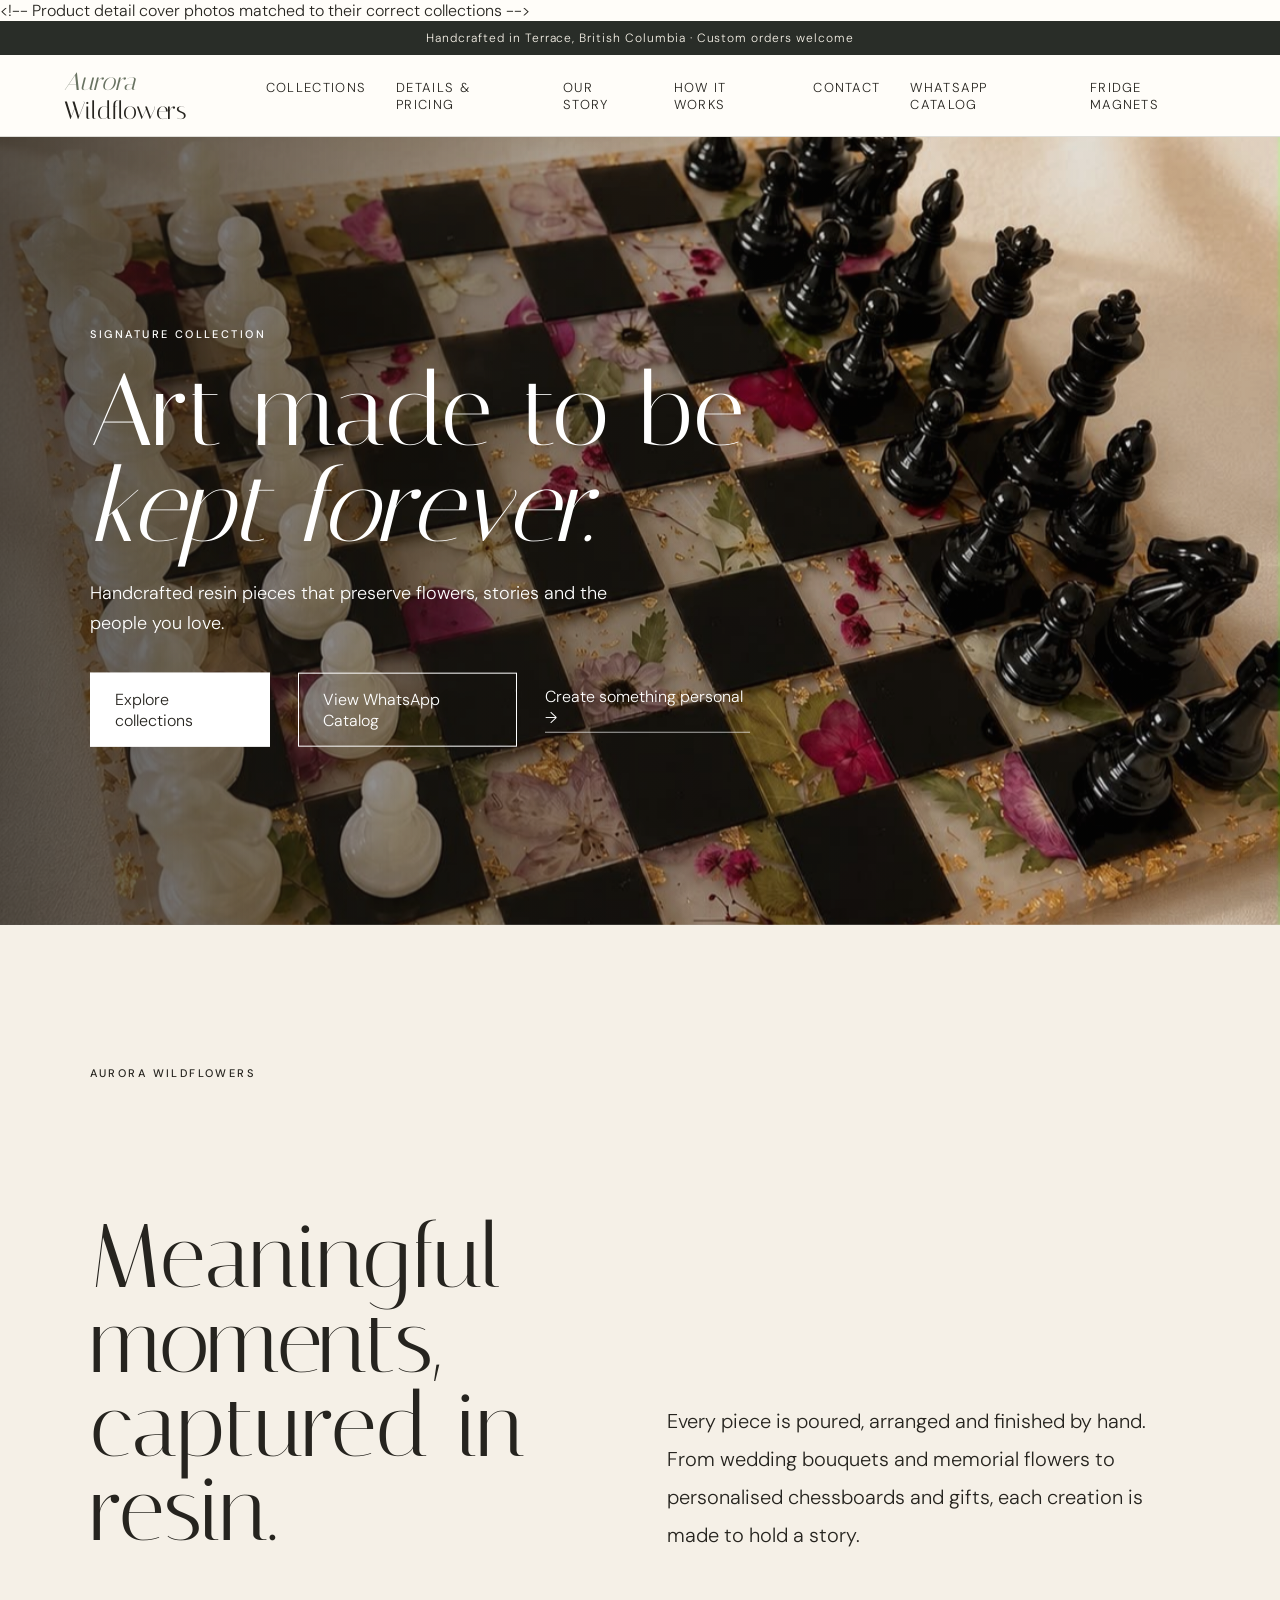
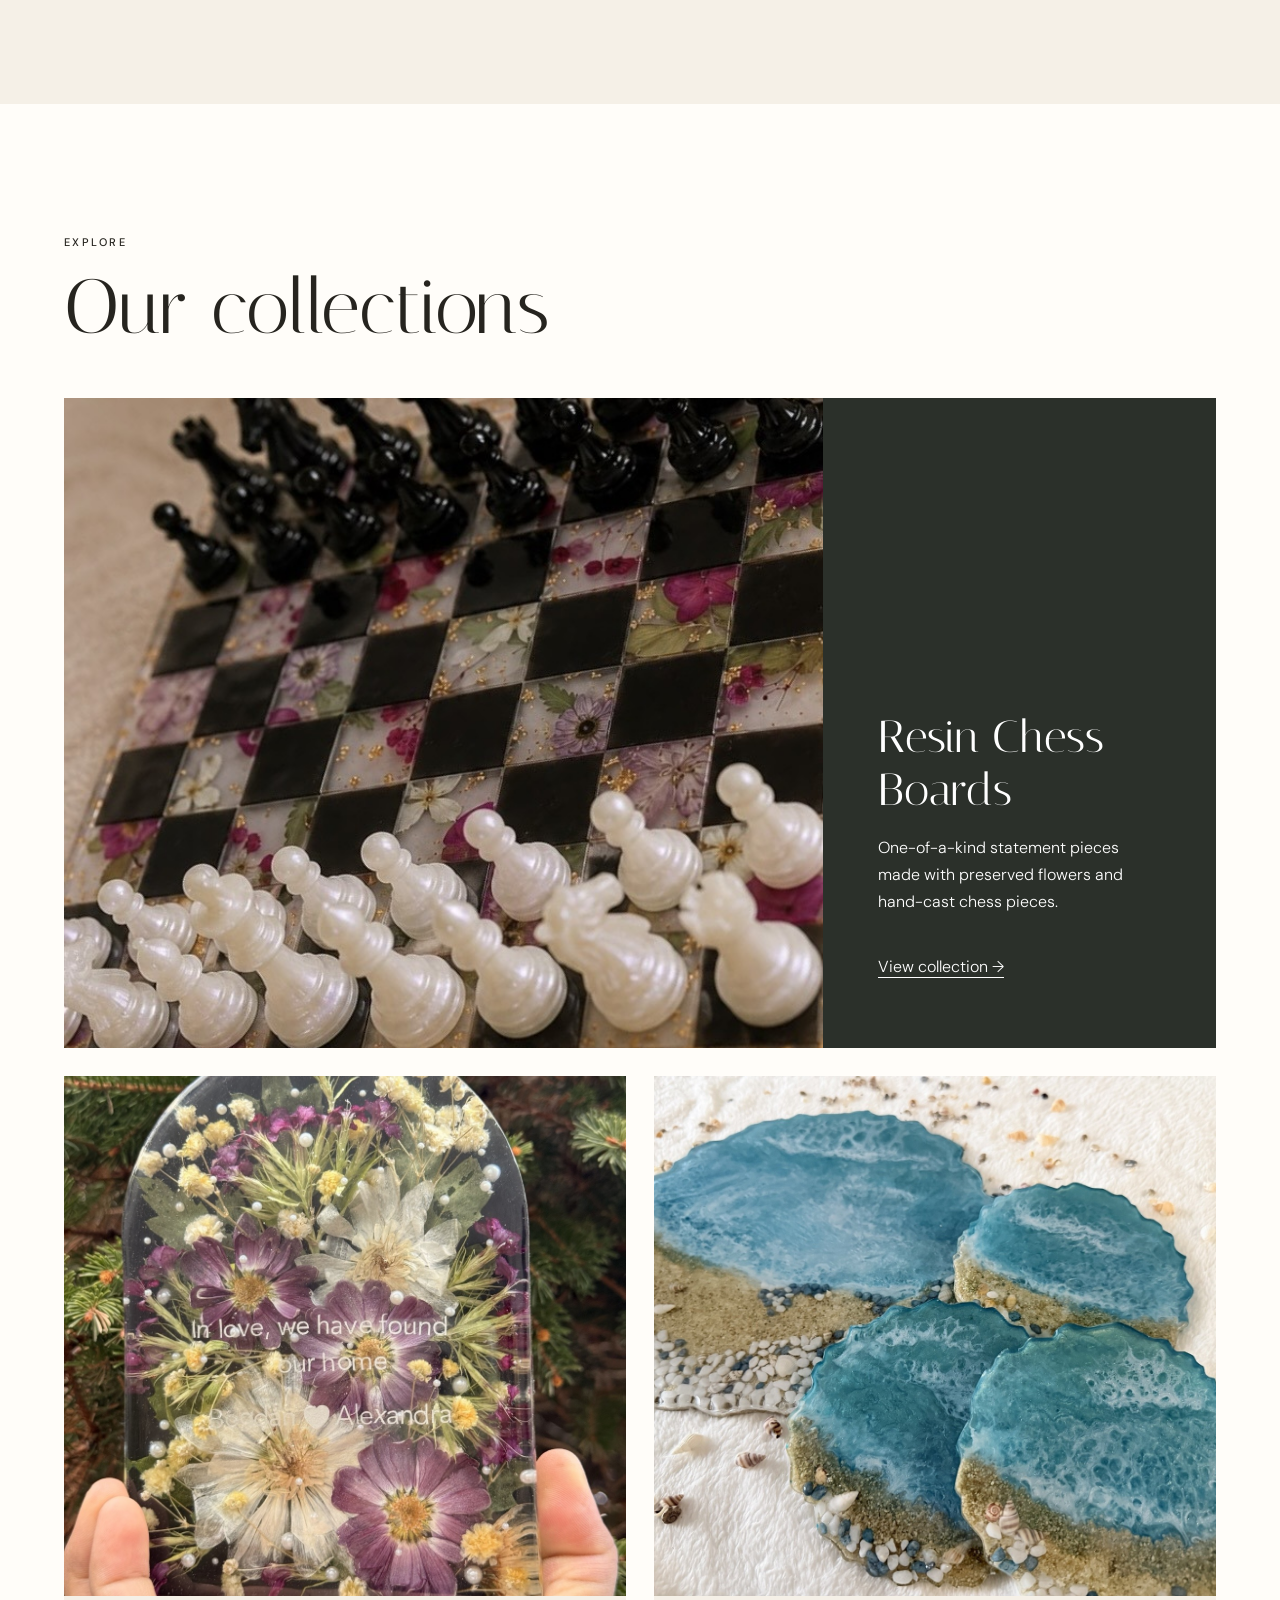
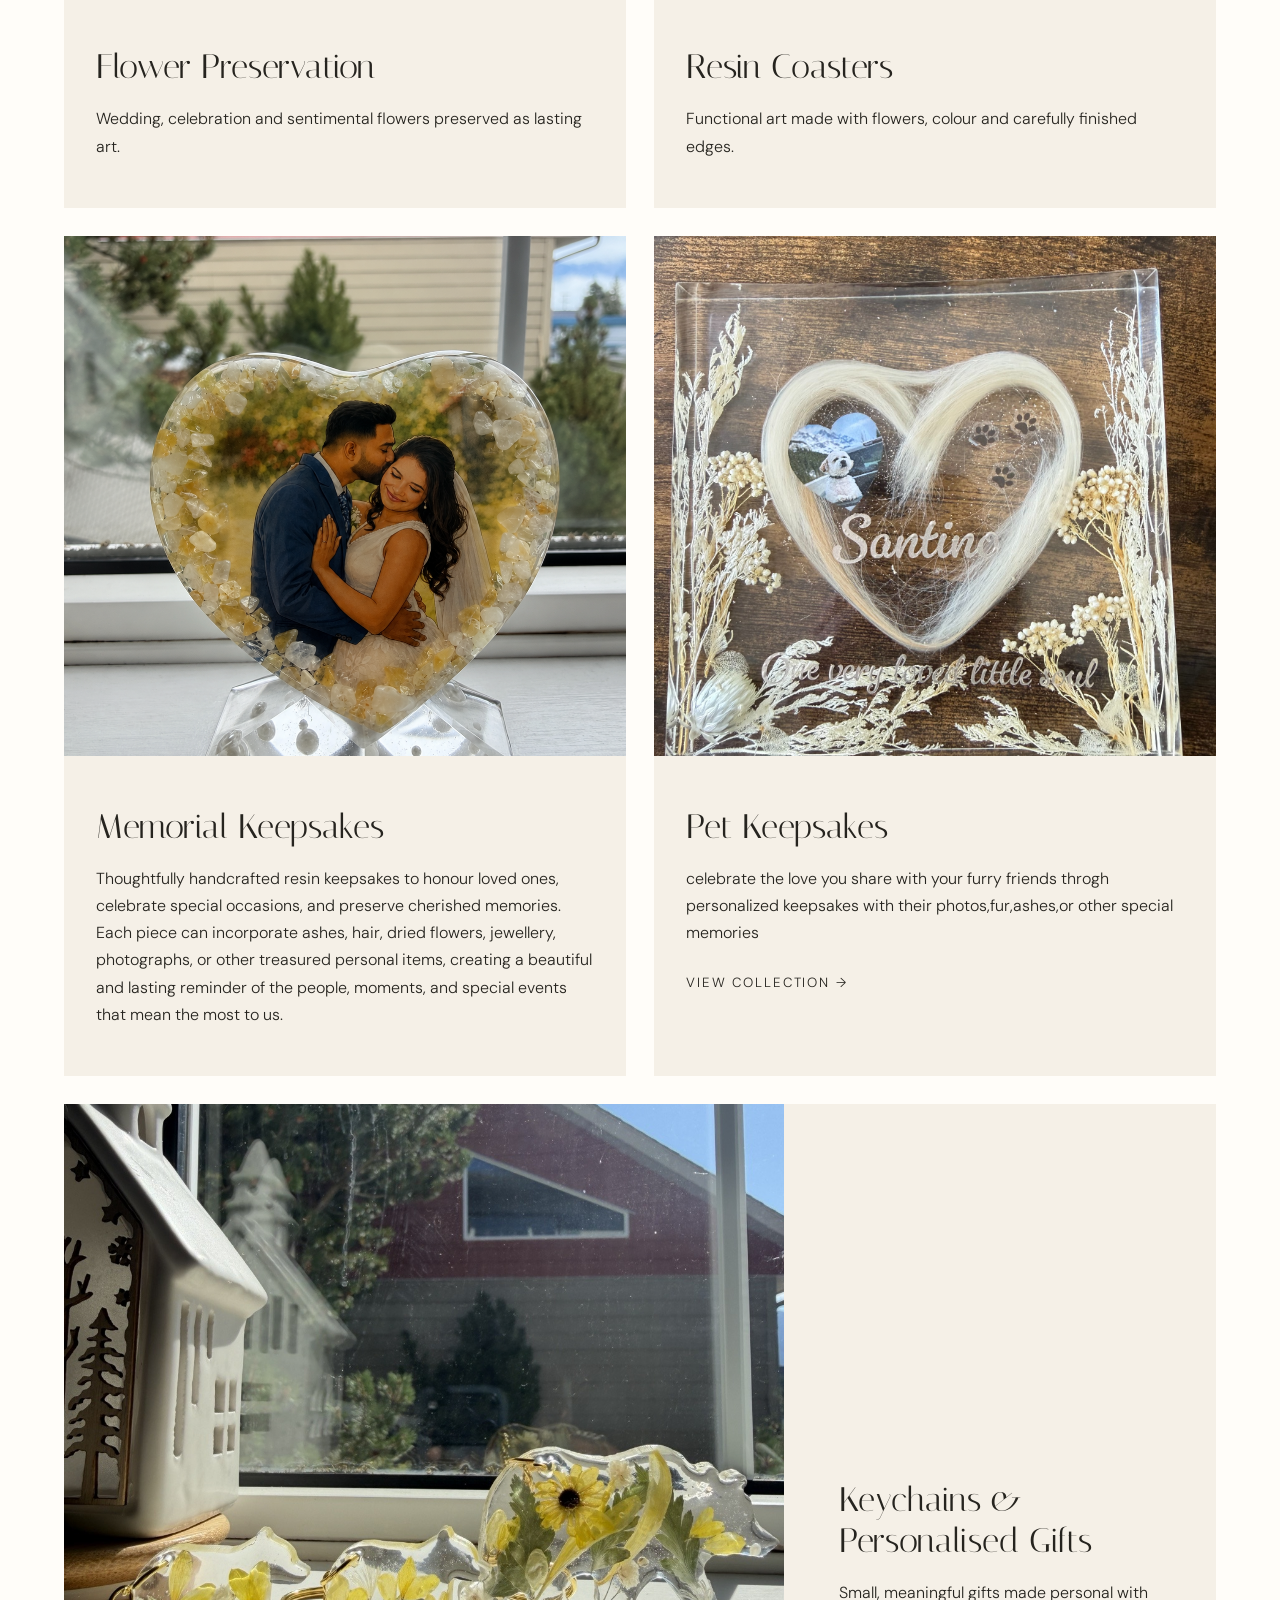
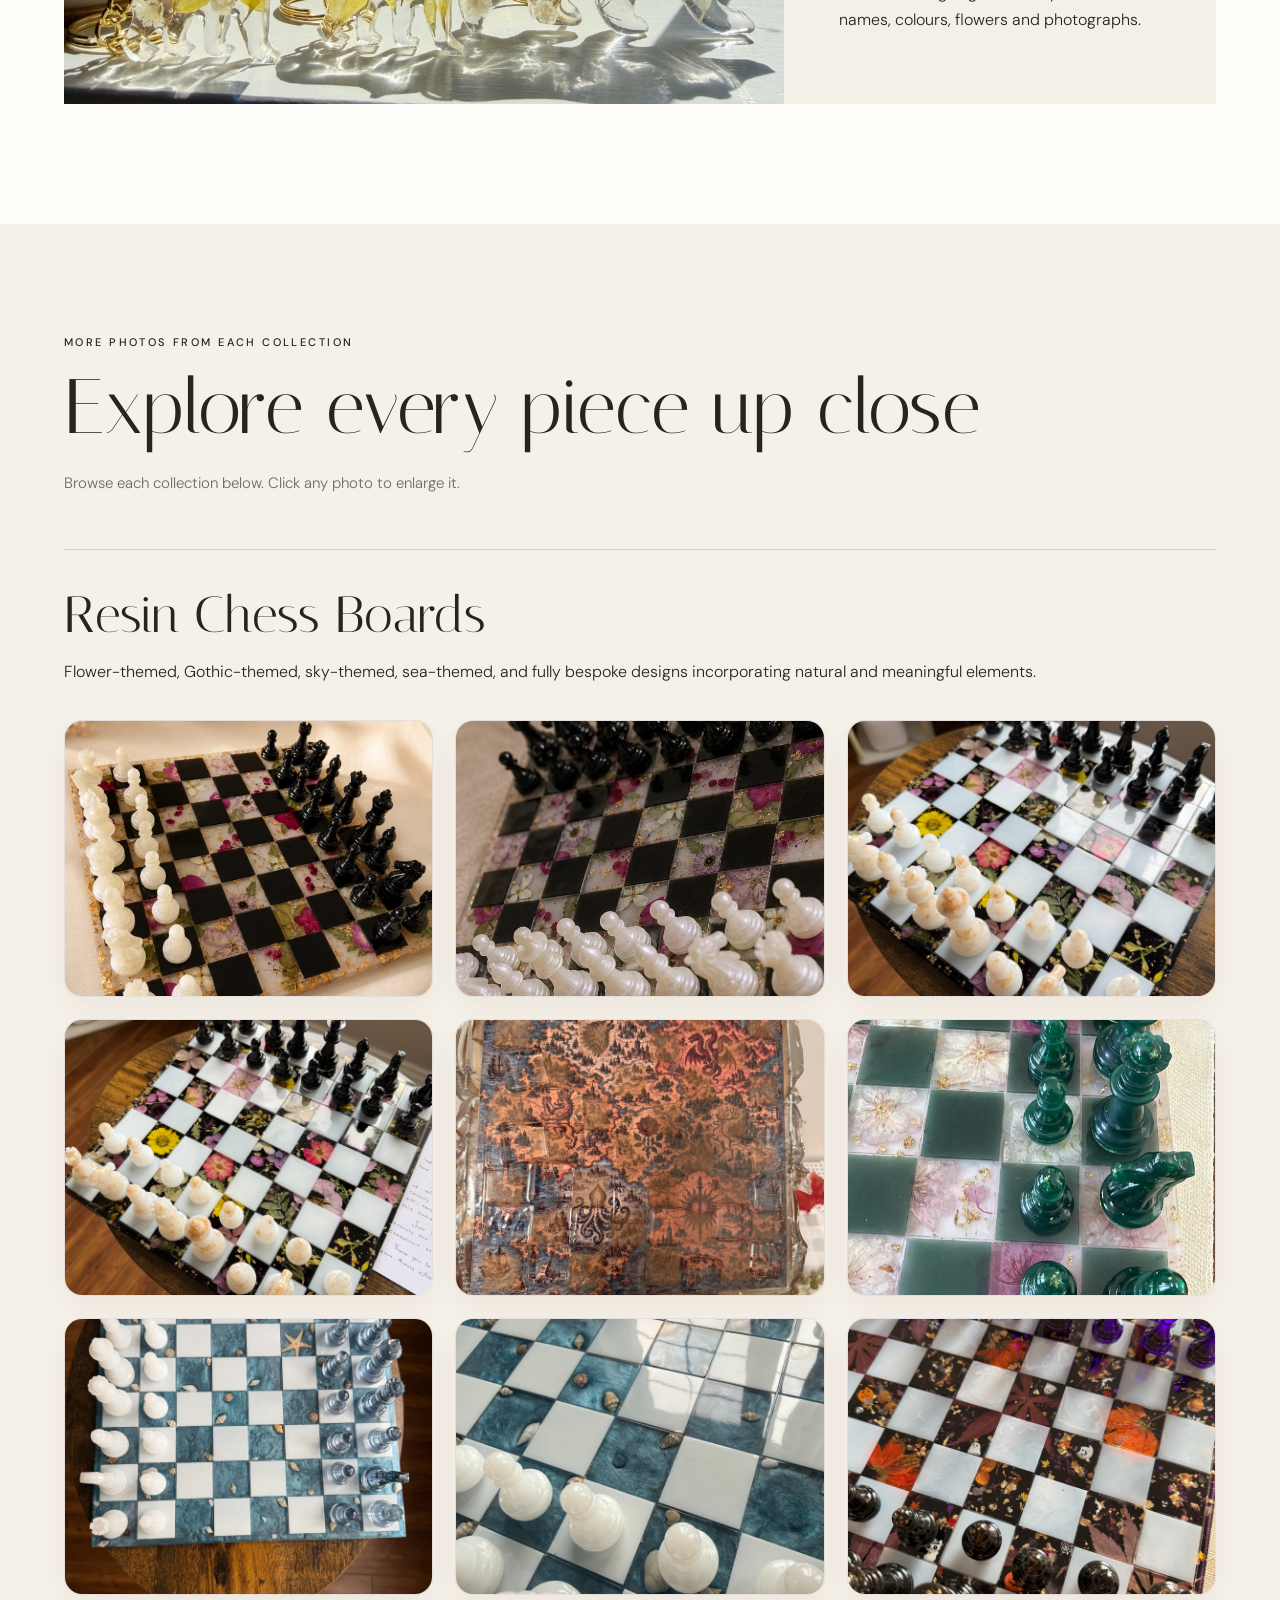
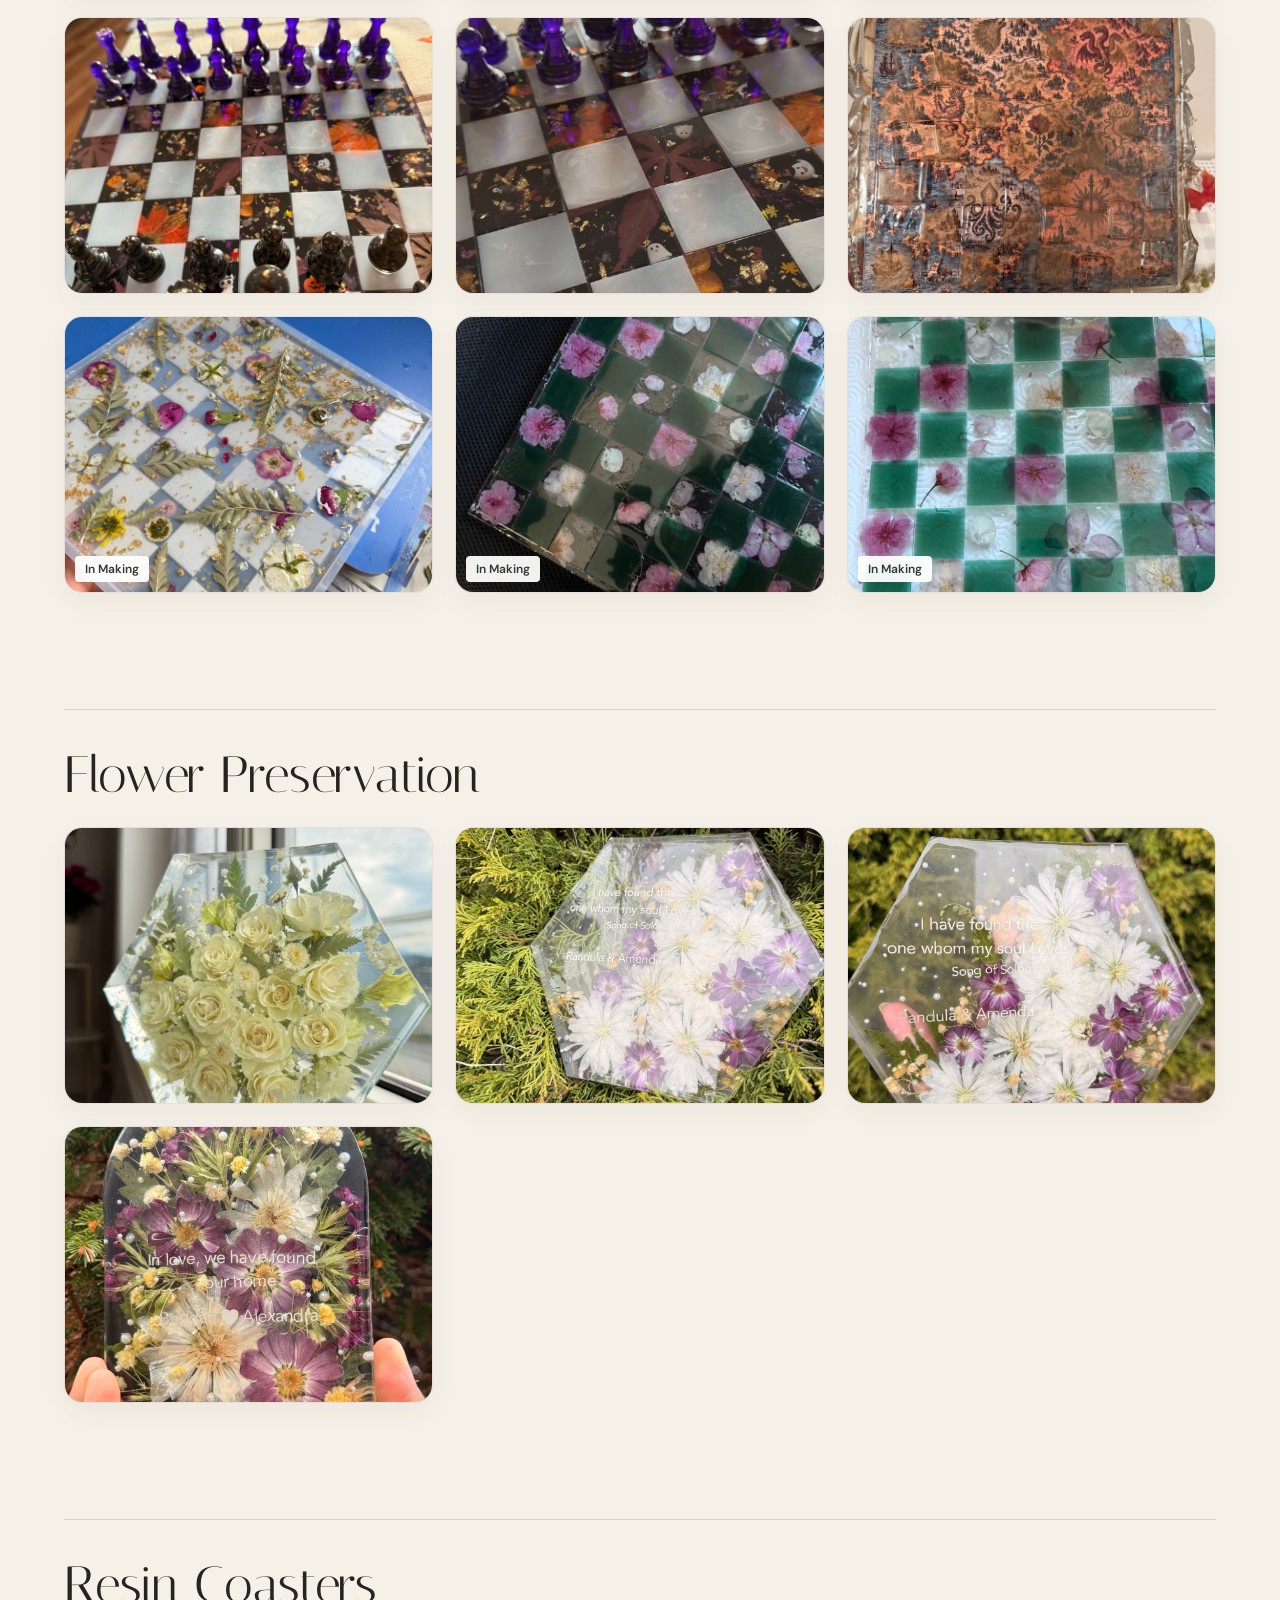
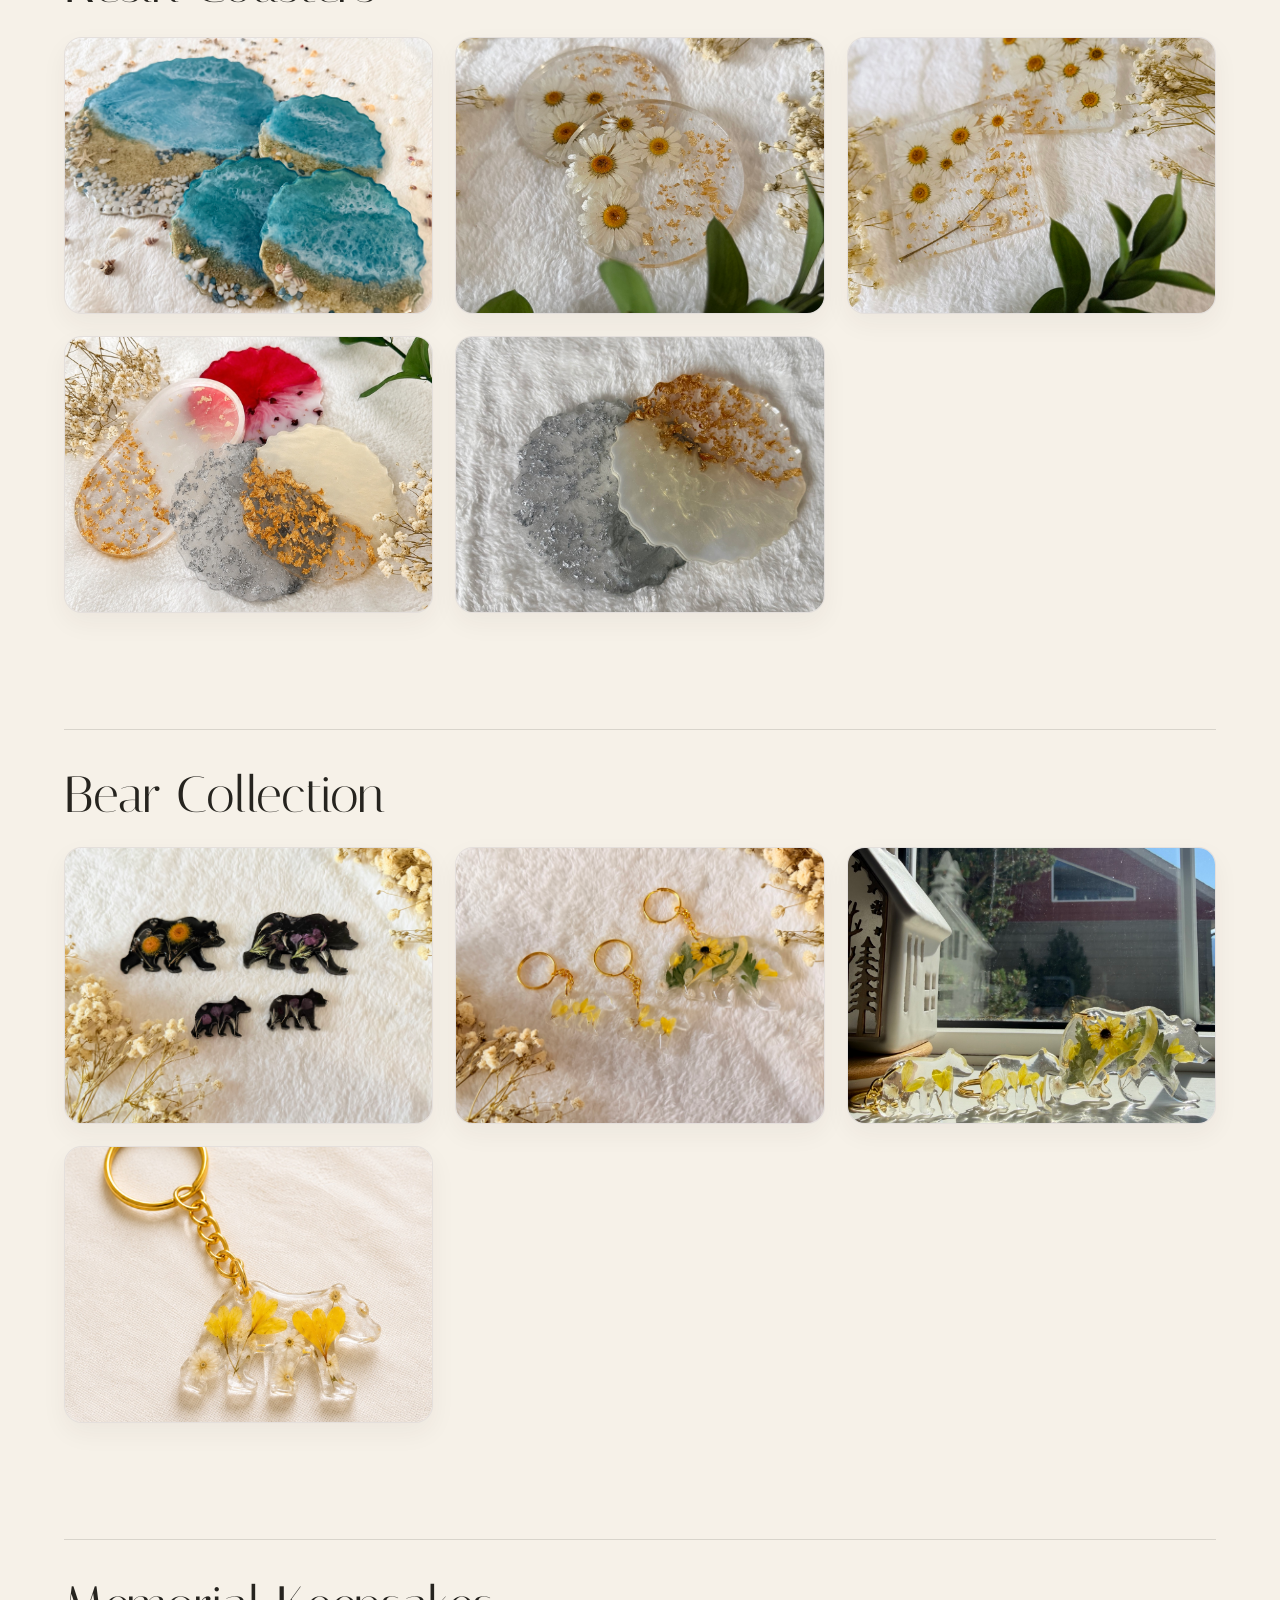
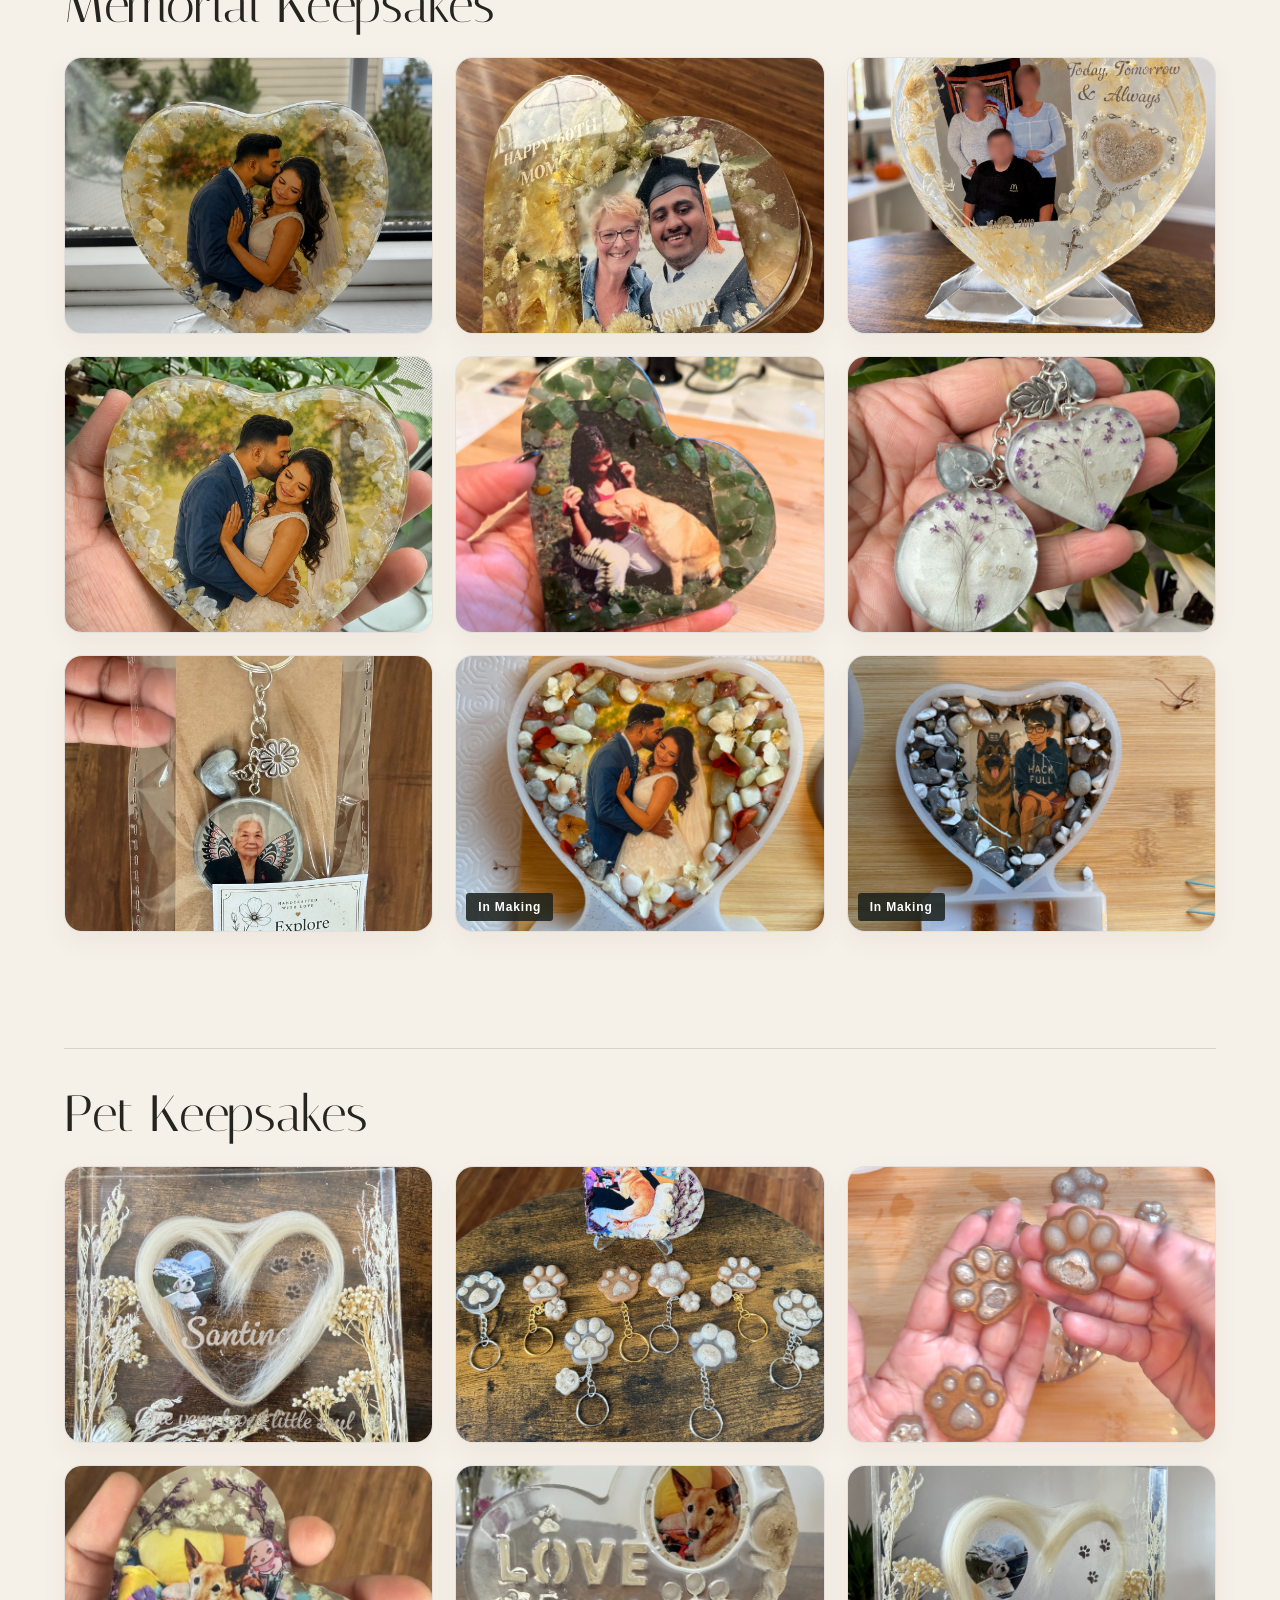
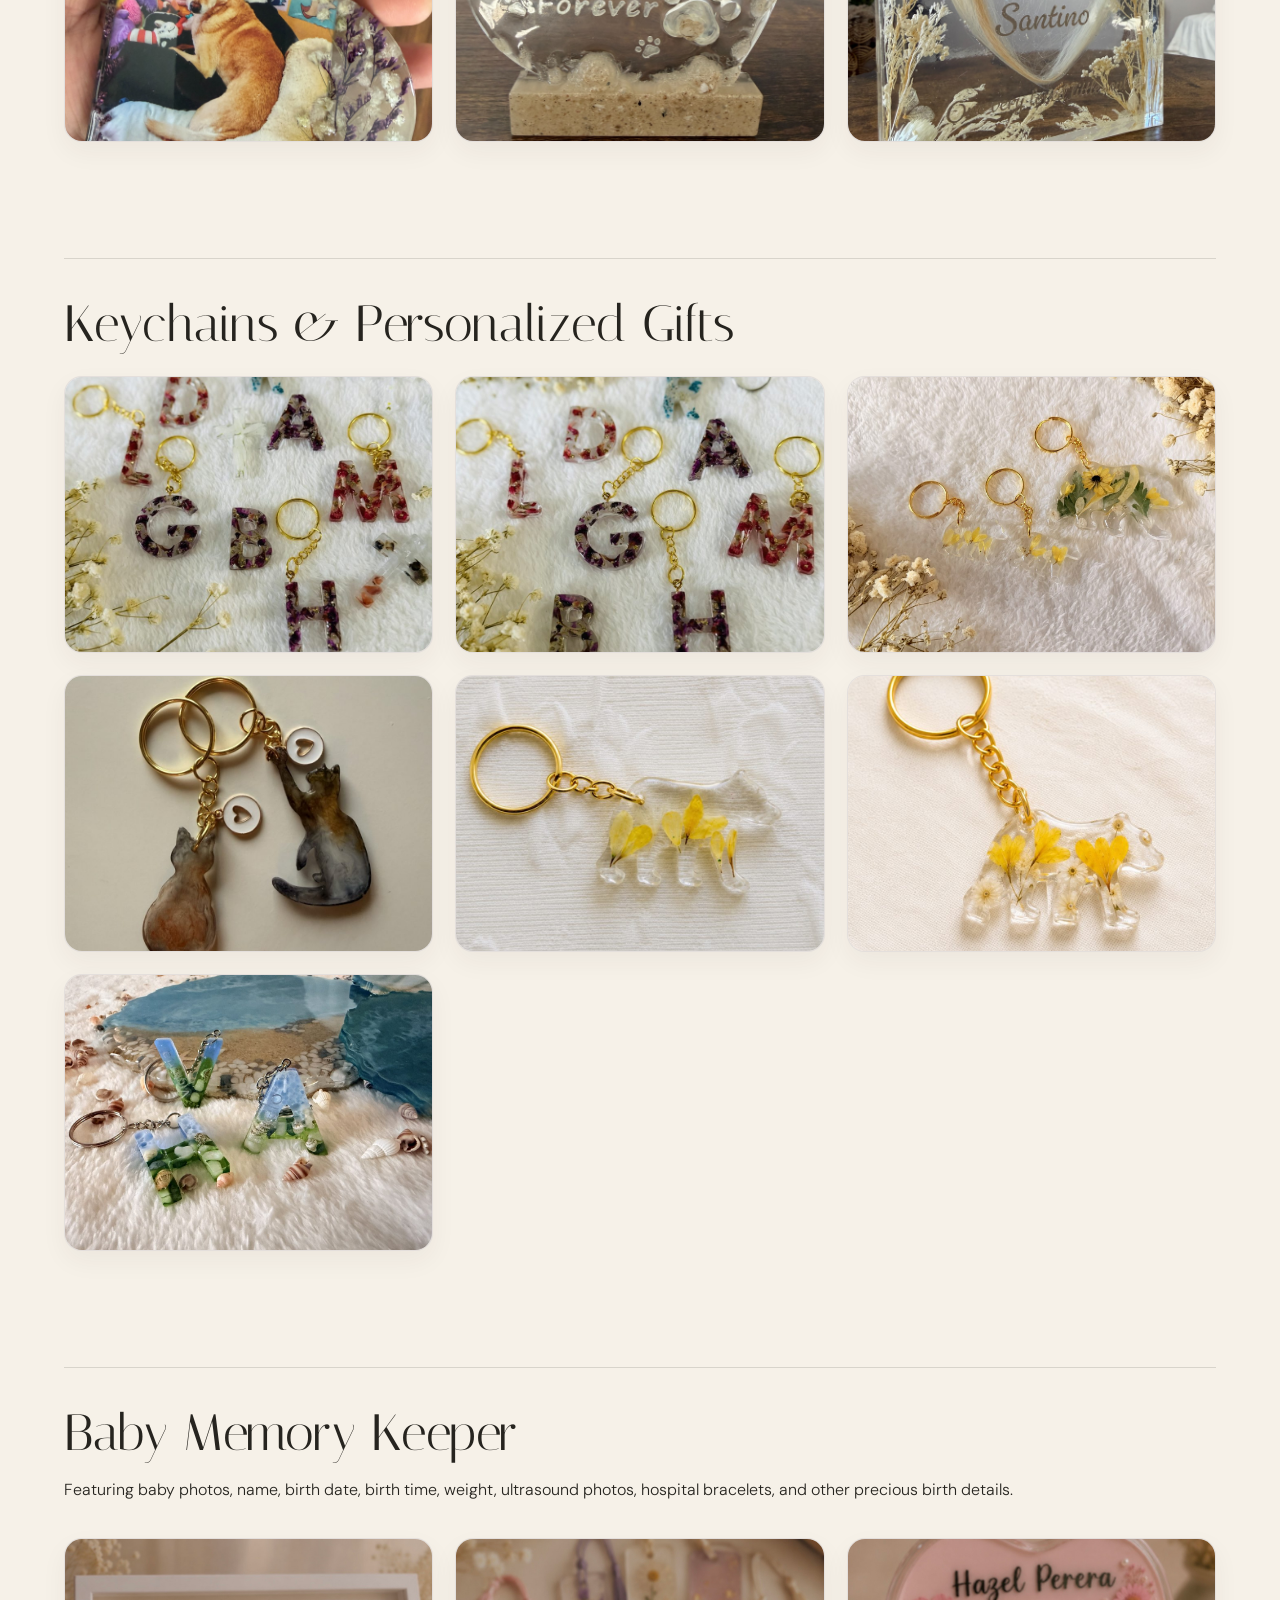
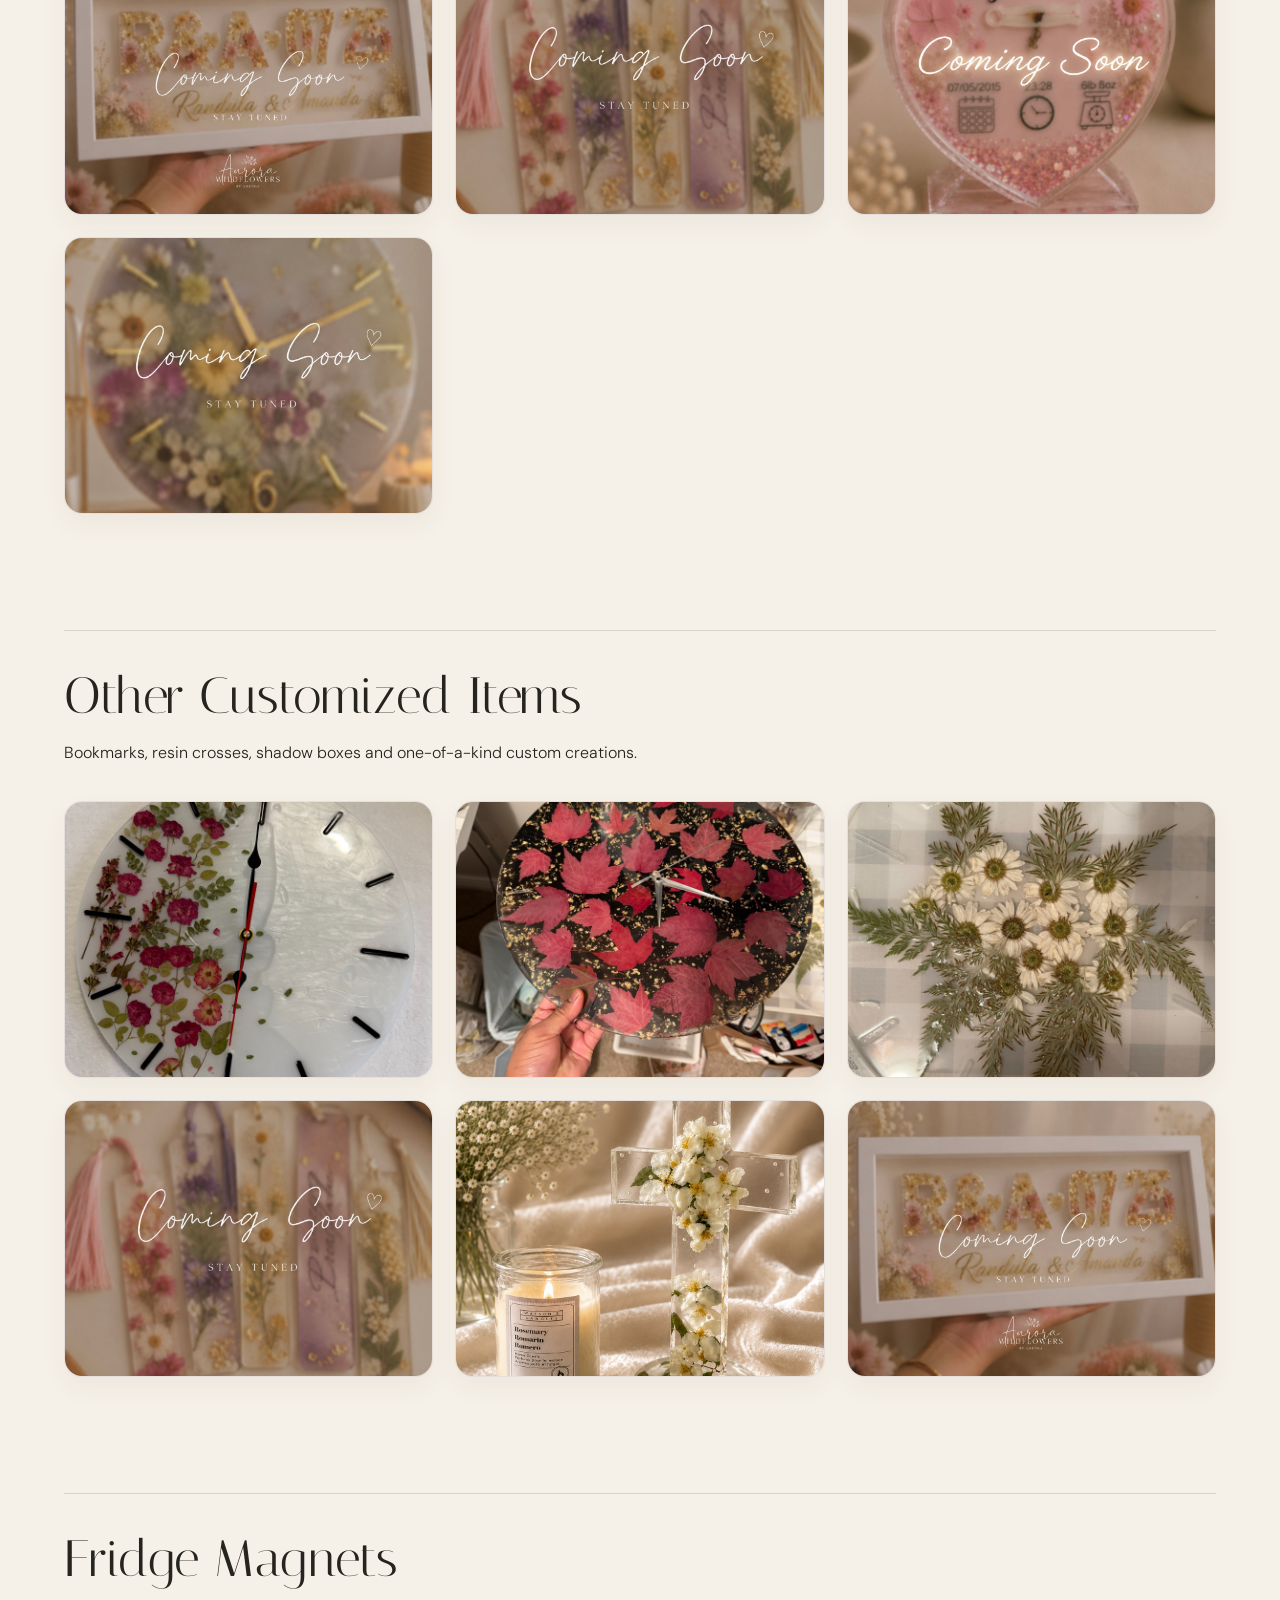
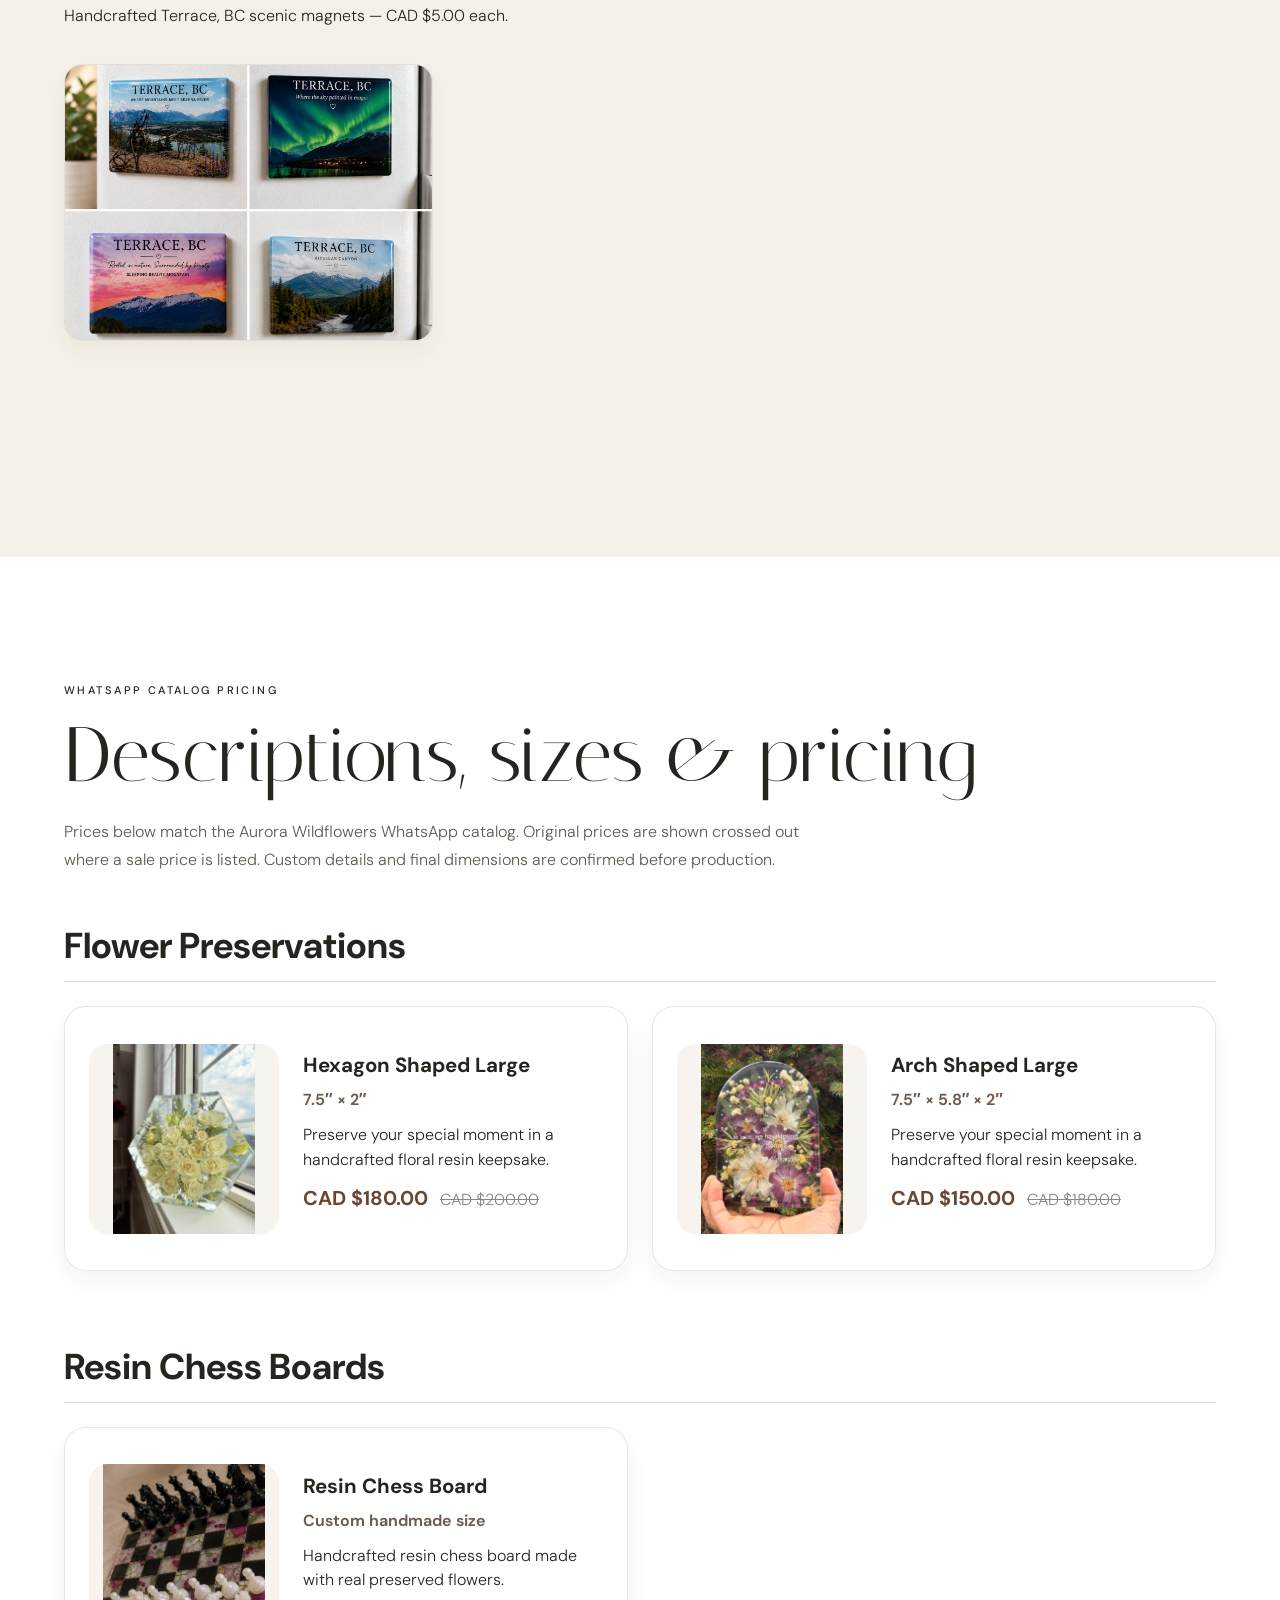
==== commit 73103126: "Add files via upload" ====
--- a/index.html
+++ b/index.html
@@ -277,7 +277,7 @@
 }
 </style><style>
 .in-making-photo{position:relative}.making-label{position:absolute;bottom:10px;left:10px;background:rgba(255,255,255,.94);color:#34382f;padding:5px 10px;border-radius:4px;font-size:12px;font-weight:600;pointer-events:none}.gallery-photo{position:relative}
-</style></head>
+</style><style>.gallery-photo{position:relative}.gallery-photo .making-label{position:absolute;bottom:10px;left:10px;padding:7px 12px;background:rgba(27,32,28,.85);color:white;font-size:12px;letter-spacing:.07em;border-radius:3px;pointer-events:none}</style></head>
 <body>
 <div class="announcement">Handcrafted in Terrace, British Columbia · Custom orders welcome</div>
 <header class="site-header">
@@ -312,12 +312,12 @@
 <div class="collection-grid">
 <article class="collection-card"><img alt="Purple floral preservation arch" src="image-003.jpg"/><div><h3>Flower Preservation</h3><p>Wedding, celebration and sentimental flowers preserved as lasting art.</p></div></article>
 <article class="collection-card"><img alt="Blue resin coaster set" src="image-004.jpg"/><div><h3>Resin Coasters</h3><p>Functional art made with flowers, colour and carefully finished edges.</p></div></article>
-<article class="collection-card"><img alt="Memorial photo keepsake" src="image-005.jpg"/><div><h3>Memorial Keepsakes</h3><p>Thoughtfully created with ashes, hair, dried flowers, jewelry, or other treasured personal items to preserve cherished memories.</p></div></article>
-<article class="collection-card"><img alt="Coming soon pet keepsake collection" src="pet-new-09.jpeg"/><div><h3>Pet Keepsakes</h3><p>Created with ashes, fur, collar tags, photos, or other meaningful personalised items to honour a beloved pet.</p><small>View collection →</small></div></article>
+<article class="collection-card"><img alt="Memorial photo keepsake" src="memorial-approved-01.png"/><div><h3>Memorial Keepsakes</h3><p>Thoughtfully handcrafted resin keepsakes to honour loved ones, celebrate special occasions, and preserve cherished memories. Each piece can incorporate ashes, hair, dried flowers, jewellery, photographs, or other treasured personal items, creating a beautiful and lasting reminder of the people, moments, and special events that mean the most to us.</p></div></article>
+<article class="collection-card"><img alt="Coming soon pet keepsake collection" src="pet-approved-06.jpeg"/><div><h3>Pet Keepsakes</h3><p>celebrate the love you share with your furry friends throgh personalized keepsakes with their photos,fur,ashes,or other special memories</p><small>View collection →</small></div></article>
 <article class="collection-card wide"><img alt="Three yellow bear keychains displayed on a windowsill" src="image-007.jpg"/><div><h3>Keychains &amp; Personalised Gifts</h3><p>Small, meaningful gifts made personal with names, colours, flowers and photographs.</p></div></article>
 </div>
 </section>
-<section class="collection-galleries" id="collection-galleries"><div class="section-head"><p class="eyebrow">More photos from each collection</p><h2>Explore every piece up close</h2></div><p class="gallery-note">Browse each collection below. Click any photo to enlarge it.</p><div class="collection-gallery-block"><div class="collection-gallery-title"><div><h3>Resin Chess Boards</h3><p>Flower-themed, Gothic-themed, sky-themed, sea-themed, and fully bespoke designs incorporating natural and meaningful elements.</p></div></div><div class="collection-photo-grid"><figure class="collection-photo"><img alt="Floral resin chessboard styled on satin" loading="lazy" src="image-008.jpg" tabindex="0"/></figure><figure class="collection-photo"><img alt="Black and floral resin chessboard close view" loading="lazy" src="image-009.jpg" tabindex="0"/></figure><figure class="collection-photo"><img alt="Floral chessboard with black and white resin pieces" loading="lazy" src="chessboard-new-04.jpeg" tabindex="0"/></figure><figure class="collection-photo"><img alt="Floral chessboard with chess pieces alternate view" loading="lazy" src="chessboard-new-05.jpeg" tabindex="0"/></figure><figure class="collection-photo"><img alt="Fantasy map themed custom resin chessboard" loading="lazy" src="chessboard-fantasy-map.jpeg" tabindex="0"/></figure><figure class="collection-photo"><img alt="Emerald green resin chess pieces close-up" loading="lazy" src="chessboard-new-06.jpg" tabindex="0"/></figure><figure class="collection-photo"><img alt="Ocean-themed resin chessboard with seashells" loading="lazy" src="chessboard-new-07.jpeg" tabindex="0"/></figure><figure class="collection-photo"><img alt="Ocean-themed resin chessboard close-up" loading="lazy" src="chessboard-new-08.jpeg" tabindex="0"/></figure><figure class="collection-photo"><img alt="Halloween resin chessboard with purple pieces" loading="lazy" src="chessboard-new-09.jpeg" tabindex="0"/></figure><figure class="collection-photo"><img alt="Halloween resin chessboard alternate view" loading="lazy" src="chessboard-new-10.jpeg" tabindex="0"/></figure><figure class="collection-photo"><img alt="Halloween resin chessboard detail" loading="lazy" src="chessboard-new-11.png" tabindex="0"/></figure><figure class="collection-photo"><img alt="Fantasy map themed custom resin chessboard" loading="lazy" src="chessboard-new-12.jpeg" tabindex="0"/></figure><figure class="collection-photo in-making-photo"><img alt="White floral resin chessboard with gold flakes" loading="lazy" src="chessboard-new-01.jpeg" tabindex="0"/><span class="making-label">In Making</span></figure><figure class="collection-photo in-making-photo"><img alt="Emerald green and pink floral resin chessboard" loading="lazy" src="chessboard-new-02.jpeg" tabindex="0"/><span class="making-label">In Making</span></figure><figure class="collection-photo in-making-photo"><img alt="Emerald green floral resin chessboard close-up" loading="lazy" src="chessboard-new-03.jpeg" tabindex="0"/><span class="making-label">In Making</span></figure></div></div><div class="collection-gallery-block"><div class="collection-gallery-title"><h3>Flower Preservation</h3></div><div class="collection-photo-grid"><button aria-label="Open Flower Preservation photo 1" class="gallery-photo" type="button"><img alt="" loading="lazy" src="image-010.jpg"/></button><button aria-label="Open Flower Preservation photo 2" class="gallery-photo" type="button"><img alt="" loading="lazy" src="image-011.jpg"/></button><button aria-label="Open Flower Preservation photo 3" class="gallery-photo" type="button"><img alt="" loading="lazy" src="image-012.jpg"/></button><button aria-label="Open Flower Preservation photo 4" class="gallery-photo" type="button"><img alt="" loading="lazy" src="image-013.jpg"/></button></div></div><div class="collection-gallery-block"><div class="collection-gallery-title"><h3>Resin Coasters</h3></div><div class="collection-photo-grid"><button aria-label="Open Resin Coasters photo 1" class="gallery-photo" type="button"><img alt="" loading="lazy" src="image-014.jpg"/></button><button aria-label="Open Resin Coasters photo 2" class="gallery-photo" type="button"><img alt="" loading="lazy" src="image-015.jpg"/></button><button aria-label="Open Resin Coasters photo 3" class="gallery-photo" type="button"><img alt="" loading="lazy" src="image-016.jpg"/></button><button aria-label="Open Resin Coasters photo 4" class="gallery-photo" type="button"><img alt="" loading="lazy" src="image-017.jpg"/></button><button aria-label="Open Resin Coasters photo 5" class="gallery-photo" type="button"><img alt="" loading="lazy" src="image-018.jpg"/></button></div></div><div class="collection-gallery-block"><div class="collection-gallery-title"><h3>Bear Collection</h3></div><div class="collection-photo-grid"><figure class="collection-photo"><img alt="Black floral resin bear family" loading="lazy" src="image-019.jpg"/></figure><figure class="collection-photo"><img alt="Yellow floral resin bear keychains" loading="lazy" src="image-020.jpg"/></figure><figure class="collection-photo"><img alt="Yellow floral resin bear family on windowsill" loading="lazy" src="image-021.jpg"/></figure><figure class="collection-photo"><img alt="Yellow floral resin bear keychain close-up" loading="lazy" src="image-022.jpg"/></figure></div></div><div class="collection-gallery-block"><div class="collection-gallery-title"><h3>Memorial Keepsakes</h3></div><div class="collection-photo-grid"><button aria-label="Open Memorial Keepsakes photo 1" class="gallery-photo" type="button"><img alt="" loading="lazy" src="image-023.jpg"/></button><button aria-label="Open Memorial Keepsakes photo 2" class="gallery-photo" type="button"><img alt="" loading="lazy" src="image-024.jpg"/></button><button aria-label="Open Memorial Keepsakes photo 3" class="gallery-photo" type="button"><img alt="" loading="lazy" src="image-025.jpg"/></button><button aria-label="Open Memorial Keepsakes photo 1" class="gallery-photo" type="button"><img alt="Custom memorial resin keepsake" loading="lazy" src="memorial-new-01.jpeg"/></button><button aria-label="Open Memorial Keepsakes photo 2" class="gallery-photo" type="button"><img alt="Custom memorial resin keepsake" loading="lazy" src="memorial-new-02.jpeg"/></button><button aria-label="Open Memorial Keepsakes photo 3" class="gallery-photo" type="button"><img alt="Custom memorial resin keepsake" loading="lazy" src="memorial-new-03.jpeg"/></button><button aria-label="Open Memorial Keepsakes photo 4" class="gallery-photo" type="button"><img alt="Custom memorial resin keepsake" loading="lazy" src="memorial-new-04.jpeg"/></button></div></div><div class="collection-gallery-block"><div class="collection-gallery-title"><h3>Pet Keepsakes</h3></div><div class="collection-photo-grid"><button aria-label="Open Pet Keepsakes photo 1" class="gallery-photo" type="button"><img alt="Handmade personalized pet resin keepsake" loading="lazy" src="pet-new-09.jpeg"/></button><button aria-label="Open Pet Keepsakes photo 2" class="gallery-photo" type="button"><img alt="Handmade personalized pet resin keepsake" loading="lazy" src="pet-new-08.jpeg"/></button><button aria-label="Open Pet Keepsakes photo 3" class="gallery-photo" type="button"><img alt="Handmade personalized pet resin keepsake" loading="lazy" src="pet-new-07.jpeg"/></button><button aria-label="Open Pet Keepsakes photo 4" class="gallery-photo" type="button"><img alt="Handmade personalized pet resin keepsake" loading="lazy" src="pet-new-06.jpeg"/></button><button aria-label="Open Pet Keepsakes photo 5" class="gallery-photo" type="button"><img alt="Handmade personalized pet resin keepsake" loading="lazy" src="pet-new-05.jpeg"/></button><button aria-label="Open Pet Keepsakes photo 6" class="gallery-photo" type="button"><img alt="Handmade personalized pet resin keepsake" loading="lazy" src="pet-new-04.jpeg"/></button><button aria-label="Open Pet Keepsakes photo 7" class="gallery-photo" type="button"><img alt="Handmade personalized pet resin keepsake" loading="lazy" src="pet-new-03.jpeg"/></button><button aria-label="Open Pet Keepsakes photo 8" class="gallery-photo" type="button"><img alt="Handmade personalized pet resin keepsake" loading="lazy" src="pet-new-02.jpeg"/></button><button aria-label="Open Pet Keepsakes photo 9" class="gallery-photo" type="button"><img alt="Handmade personalized pet resin keepsake" loading="lazy" src="pet-new-01.jpeg"/></button></div></div><div class="collection-gallery-block"><div class="collection-gallery-title"><h3>Keychains &amp; Personalized Gifts</h3></div><div class="collection-photo-grid"><figure class="collection-photo"><img alt="Personalised resin letter keychains" loading="lazy" src="image-029.jpg" tabindex="0"/></figure><figure class="collection-photo"><img alt="Floral resin initial keychains" loading="lazy" src="image-030.jpg" tabindex="0"/></figure><figure class="collection-photo"><img alt="Small animal and floral resin keychains" loading="lazy" src="image-031.jpg" tabindex="0"/></figure><figure class="collection-photo"><img alt="Cat-shaped resin keychains" loading="lazy" src="image-032.jpg" tabindex="0"/></figure><figure class="collection-photo"><img alt="Personalised MOM letter keychain" loading="lazy" src="image-033.jpg" tabindex="0"/></figure><figure class="collection-photo"><img alt="Personalised MAMA letter keychain" loading="lazy" src="image-034.jpg" tabindex="0"/></figure><figure class="collection-photo"><img alt="Ocean-inspired resin initial keychains" loading="lazy" src="image-035.jpg" tabindex="0"/></figure></div></div><div class="collection-gallery-block" id="baby-memory-keeper"><div class="collection-gallery-title"><div><h3>Baby Memory Keeper</h3><p>Featuring baby photos, name, birth date, birth time, weight, ultrasound photos, hospital bracelets, and other precious birth details.</p></div></div><div class="collection-gallery-grid"><button aria-label="Open Baby Memory Keeper photo 1" class="gallery-photo" type="button"><img alt="Personalized baby memory resin keepsake" loading="lazy" src="baby-new-02.jpeg"/></button><button aria-label="Open Baby Memory Keeper photo 2" class="gallery-photo" type="button"><img alt="Personalized baby memory resin keepsake" loading="lazy" src="baby-new-03.jpeg"/></button><button aria-label="Open Baby Memory Keeper photo 3" class="gallery-photo" type="button"><img alt="Personalized baby memory resin keepsake" loading="lazy" src="baby-new-01.jpeg"/></button><button aria-label="Open Baby Memory Keeper photo 4" class="gallery-photo" type="button"><img alt="Personalized baby memory resin keepsake" loading="lazy" src="baby-new-04.jpeg"/></button></div></div><div class="collection-gallery-block" id="other-customized-items"><div class="collection-gallery-title"><div><h3>Other Customized Items</h3><p>Bookmarks, resin crosses, shadow boxes and one-of-a-kind custom creations.</p></div></div><div class="collection-gallery-grid"><button aria-label="Open Other Customized Items photo 1" class="gallery-photo" type="button"><img alt="Pink floral resin wall clock" loading="lazy" src="custom-clock-pink-floral.jpeg"/></button><button aria-label="Open Other Customized Items photo 2" class="gallery-photo" type="button"><img alt="Red maple leaf resin wall clock" loading="lazy" src="custom-clock-red-maple.jpeg"/></button><button aria-label="Open Other Customized Items photo 3" class="gallery-photo" type="button"><img alt="White daisy and greenery resin clock" loading="lazy" src="custom-clock-white-daisies.jpeg"/></button><button aria-label="Open Other Customized Items photo 4" class="gallery-photo" type="button"><img alt="" loading="lazy" src="image-037.jpg"/></button><button aria-label="Open Other Customized Items photo 5" class="gallery-photo" type="button"><img alt="" loading="lazy" src="image-038.jpg"/></button><button aria-label="Open Other Customized Items photo 6" class="gallery-photo" type="button"><img alt="" loading="lazy" src="image-039.jpg"/></button></div></div><div class="collection-gallery-block" id="fridge-magnets"><div class="collection-gallery-title"><div><h3>Fridge Magnets</h3><p>Handcrafted Terrace, BC scenic magnets — CAD $5.00 each.</p></div></div><div class="collection-gallery-grid"><button aria-label="Open Fridge Magnets photo 1" class="gallery-photo" type="button"><img alt="" loading="lazy" src="image-040.png"/></button></div></div></section><section class="products catalog-pricing" id="products"><div class="section-head"><p class="eyebrow">WhatsApp catalog pricing</p><h2>Descriptions, sizes &amp; pricing</h2></div><p class="products-note">Prices below match the Aurora Wildflowers WhatsApp catalog. Original prices are shown crossed out where a sale price is listed. Custom details and final dimensions are confirmed before production.</p><div class="catalog-group"><div class="catalog-group-head"><h3>Flower Preservations</h3></div><div class="catalog-item-grid"><article class="catalog-item"><div class="catalog-item-media"><img alt="Hexagon Shaped Large" loading="lazy" src="image-010.jpg"/></div><div class="catalog-item-content"><div class="catalog-item-body"><h4>Hexagon Shaped Large</h4><p class="catalog-size">7.5″ × 2″</p><p>Preserve your special moment in a handcrafted floral resin keepsake.</p><p class="catalog-price"><strong>CAD $180.00</strong><del>CAD $200.00</del></p></div></div></article><article class="catalog-item"><div class="catalog-item-media"><img alt="Arch Shaped Large" loading="lazy" src="image-013.jpg"/></div><div class="catalog-item-content"><div class="catalog-item-body"><h4>Arch Shaped Large</h4><p class="catalog-size">7.5″ × 5.8″ × 2″</p><p>Preserve your special moment in a handcrafted floral resin keepsake.</p><p class="catalog-price"><strong>CAD $150.00</strong><del>CAD $180.00</del></p></div></div></article></div></div><div class="catalog-group"><div class="catalog-group-head"><h3>Resin Chess Boards</h3></div><div class="catalog-item-grid"><article class="catalog-item"><div class="catalog-item-media"><img alt="Resin Chess Board" loading="lazy" src="image-002.jpg"/></div><div class="catalog-item-content"><div class="catalog-item-body"><h4>Resin Chess Board</h4><p class="catalog-size">Custom handmade size</p><p>Handcrafted resin chess board made with real preserved flowers.</p><p class="catalog-price"><strong>CAD $100.00</strong><del>CAD $120.00</del></p></div></div></article></div></div><div class="catalog-group"><div class="catalog-group-head"><h3>Key Chains</h3></div><div class="catalog-item-grid"><article class="catalog-item"><div class="catalog-item-media"><img alt="Customized Resin Keychains" loading="lazy" src="image-041.jpg"/></div><div class="catalog-item-content"><div class="catalog-item-body"><h4>Customized Resin Keychains</h4><p class="catalog-size">Personalized design</p><p>Personalized resin keychains handmade with your choice of flowers, colours and details.</p><p class="catalog-price"><strong>CAD $15.00</strong><del>CAD $18.00</del></p></div></div></article><article class="catalog-item"><div class="catalog-item-media"><img alt="Floral Letter Keychain" loading="lazy" src="image-042.jpg"/></div><div class="catalog-item-content"><div class="catalog-item-body"><h4>Floral Letter Keychain</h4><p class="catalog-size">Letter shape</p><p>Handcrafted floral resin letter keychain.</p><p class="catalog-price"><strong>CAD $8.00</strong><del>CAD $10.00</del></p></div></div></article><article class="catalog-item"><div class="catalog-item-media"><img alt="Personalized Name Chains" loading="lazy" src="image-043.jpg"/></div><div class="catalog-item-content"><div class="catalog-item-body"><h4>Personalized Name Chains</h4><p class="catalog-size">Name design</p><p>Handcrafted personalized resin name chain.</p><p class="catalog-price"><strong>CAD $8.00</strong><del>CAD $10.00</del></p></div></div></article></div></div><div class="catalog-group"><div class="catalog-group-head"><h3>Memorial Keepsakes</h3></div><div class="catalog-item-grid"><article class="catalog-item"><div class="catalog-item-media"><img alt="Memorial Block" loading="lazy" src="image-025.jpg"/></div><div class="catalog-item-content"><div class="catalog-item-body"><h4>Memorial Block</h4><p class="catalog-size">Custom memory block</p><p>Elegant resin memory block created to preserve flowers and meaningful memories.</p><p class="catalog-price"><strong>CAD $150.00</strong><del>CAD $180.00</del></p></div></div></article><article class="catalog-item"><div class="catalog-item-media"><img alt="Memorial Heart Keepsake" loading="lazy" src="image-023.jpg"/></div><div class="catalog-item-content"><div class="catalog-item-body"><h4>Memorial Heart Keepsake</h4><p class="catalog-size">Heart shape</p><p>A heartfelt resin keepsake designed to preserve a meaningful memory.</p><p class="catalog-price"><strong>CAD $90.00</strong><del>CAD $100.00</del></p></div></div></article></div></div><div class="catalog-group"><div class="catalog-group-head"><h3>Coasters</h3></div><div class="catalog-item-grid"><article class="catalog-item"><div class="catalog-item-media"><img alt="Dried Flower Coaster" loading="lazy" src="image-015.jpg"/></div><div class="catalog-item-content"><div class="catalog-item-body"><h4>Dried Flower Coaster</h4><p class="catalog-size">Single coaster</p><p>Add a touch of beauty and personality with a handmade dried-flower resin coaster.</p><p class="catalog-price"><strong>CAD $20.00</strong><del>CAD $30.00</del></p></div></div></article><article class="catalog-item"><div class="catalog-item-media"><img alt="Sea-Themed Coaster" loading="lazy" src="image-014.jpg"/></div><div class="catalog-item-content"><div class="catalog-item-body"><h4>Sea-Themed Coaster</h4><p class="catalog-size">Single coaster</p><p>A handcrafted sea-themed resin coaster with layered colour and texture.</p><p class="catalog-price"><strong>CAD $30.00</strong><del>CAD $40.00</del></p></div></div></article><article class="catalog-item"><div class="catalog-item-media"><img alt="Customized Coaster Designs" loading="lazy" src="image-017.jpg"/></div><div class="catalog-item-content"><div class="catalog-item-body"><h4>Customized Coaster Designs</h4><p class="catalog-size">Personalized design</p><p>A custom resin coaster designed with names, flowers, colours or meaningful details.</p><p class="catalog-price"><strong>CAD $30.00</strong><del>CAD $40.00</del></p></div></div></article></div></div><div class="catalog-group"><div class="catalog-group-head"><h3>Pet Keepsakes</h3></div><div class="catalog-item-grid"><article class="catalog-item"><div class="catalog-item-media"><img alt="Personalized Pet Keychains" loading="lazy" src="image-028.jpg"/></div><div class="catalog-item-content"><div class="catalog-item-body"><h4>Personalized Pet Keychains</h4><p class="catalog-size">Keychain</p><p>Custom resin keychains featuring your pet’s hair or other meaningful details.</p><p class="catalog-price"><strong>CAD $15.00</strong><del>CAD $18.00</del></p></div></div></article><article class="catalog-item"><div class="catalog-item-media"><img alt="Paw-Shaped Pet Keepsakes" loading="lazy" src="image-027.jpg"/></div><div class="catalog-item-content"><div class="catalog-item-body"><h4>Paw-Shaped Pet Keepsakes</h4><p class="catalog-size">Paw shape</p><p>Personalized paw-shaped resin keepsake made to celebrate your pet.</p><p class="catalog-price"><strong>CAD $90.00</strong><del>CAD $95.00</del></p></div></div></article><article class="catalog-item"><div class="catalog-item-media"><img alt="Pet Memory Blocks" loading="lazy" src="image-026.jpg"/></div><div class="catalog-item-content"><div class="catalog-item-body"><h4>Pet Memory Blocks</h4><p class="catalog-size">Memory block</p><p>Elegant resin keepsake block designed to preserve a beloved pet’s memory.</p><p class="catalog-price"><strong>CAD $100.00</strong><del>CAD $120.00</del></p></div></div></article></div></div><div class="catalog-group"><div class="catalog-group-head"><h3>Baby Memory Keeper</h3></div><div class="catalog-item-grid"><article class="catalog-item"><div class="catalog-item-media"><img alt="Baby Memory Keeper L" loading="lazy" src="image-036.jpg"/></div><div class="catalog-item-content"><div class="catalog-item-body"><h4>Baby Memory Keeper L</h4><p class="catalog-size">Large heart</p><p>Preserve your baby’s precious memories in a personalized resin heart.</p><p class="catalog-price"><strong>CAD $130.00</strong><del>CAD $150.00</del></p></div></div></article><article class="catalog-item"><div class="catalog-item-media"><img alt="Baby Memory Keeper S" loading="lazy" src="image-036.jpg"/></div><div class="catalog-item-content"><div class="catalog-item-body"><h4>Baby Memory Keeper S</h4><p class="catalog-size">Small heart</p><p>Preserve your baby’s precious memories in a personalized resin heart.</p><p class="catalog-price"><strong>CAD $100.00</strong><del>CAD $130.00</del></p></div></div></article></div></div><div class="catalog-group"><div class="catalog-group-head"><h3>Other Customized Items</h3></div><div class="catalog-item-grid"><article class="catalog-item"><div class="catalog-item-media"><img alt="Resin Shadow Boxes" loading="lazy" src="image-039.jpg"/></div><div class="catalog-item-content"><div class="catalog-item-body"><h4>Resin Shadow Boxes</h4><p class="catalog-size">Names / Dates / Memories</p><p>Beautiful layered resin shadow box personalized with names, dates or memories.</p><p class="catalog-price"><strong>CAD $38.99</strong><del>CAD $40.00</del></p></div></div></article><article class="catalog-item"><div class="catalog-item-media"><img alt="Resin Cross" loading="lazy" src="image-038.jpg"/></div><div class="catalog-item-content"><div class="catalog-item-body"><h4>Resin Cross</h4><p class="catalog-size">Custom floral design</p><p>Faith-inspired resin cross designed with preserved flowers and personalized details.</p><p class="catalog-price"><strong>CAD $28.00</strong><del>CAD $30.00</del></p></div></div></article><article class="catalog-item"><div class="catalog-item-media"><img alt="Resin Bookmarks" loading="lazy" src="image-037.jpg"/></div><div class="catalog-item-content"><div class="catalog-item-body"><h4>Resin Bookmarks</h4><p class="catalog-size">Personalized bookmark</p><p>Personalized resin bookmark made with flowers, colours and custom details.</p><p class="catalog-price"><strong>CAD $10.00</strong><del>CAD $12.00</del></p></div></div></article></div></div><div class="catalog-cta"><p>Browse the live catalog or message Aurora Wildflowers to discuss a custom order.</p><a class="button dark" href="https://wa.me/c/16728339631" rel="noopener" target="_blank">Browse WhatsApp Catalog</a><a class="button outline" href="https://wa.me/16728339631" rel="noopener" target="_blank">Message on WhatsApp</a></div><section class="catalog-group" id="fridge-magnets-pricing"><div class="catalog-group-head"><h3>Fridge Magnets</h3></div><article class="catalog-item"><div class="catalog-item-media"><img alt="Terrace, BC Fridge Magnets" loading="lazy" src="image-040.png"/></div><div class="catalog-item-content"><div class="catalog-item-copy"><h4>Terrace, BC Fridge Magnets</h4><p>Bring a little piece of Terrace, BC into your home with our handcrafted fridge magnets. Featuring iconic local landscapes and breathtaking scenery, these magnets make the perfect keepsake, souvenir, or thoughtful gift for visitors, friends, and family. Each magnet is finished with a durable, high-gloss coating to showcase vibrant colours and lasting quality.</p><p class="catalog-price">CAD $5.00 each</p></div></div></article></section></section>
+<section class="collection-galleries" id="collection-galleries"><div class="section-head"><p class="eyebrow">More photos from each collection</p><h2>Explore every piece up close</h2></div><p class="gallery-note">Browse each collection below. Click any photo to enlarge it.</p><div class="collection-gallery-block"><div class="collection-gallery-title"><div><h3>Resin Chess Boards</h3><p>Flower-themed, Gothic-themed, sky-themed, sea-themed, and fully bespoke designs incorporating natural and meaningful elements.</p></div></div><div class="collection-photo-grid"><figure class="collection-photo"><img alt="Floral resin chessboard styled on satin" loading="lazy" src="image-008.jpg" tabindex="0"/></figure><figure class="collection-photo"><img alt="Black and floral resin chessboard close view" loading="lazy" src="image-009.jpg" tabindex="0"/></figure><figure class="collection-photo"><img alt="Floral chessboard with black and white resin pieces" loading="lazy" src="chessboard-new-04.jpeg" tabindex="0"/></figure><figure class="collection-photo"><img alt="Floral chessboard with chess pieces alternate view" loading="lazy" src="chessboard-new-05.jpeg" tabindex="0"/></figure><figure class="collection-photo"><img alt="Fantasy map themed custom resin chessboard" loading="lazy" src="chessboard-fantasy-map.jpeg" tabindex="0"/></figure><figure class="collection-photo"><img alt="Emerald green resin chess pieces close-up" loading="lazy" src="chessboard-new-06.jpg" tabindex="0"/></figure><figure class="collection-photo"><img alt="Ocean-themed resin chessboard with seashells" loading="lazy" src="chessboard-new-07.jpeg" tabindex="0"/></figure><figure class="collection-photo"><img alt="Ocean-themed resin chessboard close-up" loading="lazy" src="chessboard-new-08.jpeg" tabindex="0"/></figure><figure class="collection-photo"><img alt="Halloween resin chessboard with purple pieces" loading="lazy" src="chessboard-new-09.jpeg" tabindex="0"/></figure><figure class="collection-photo"><img alt="Halloween resin chessboard alternate view" loading="lazy" src="chessboard-new-10.jpeg" tabindex="0"/></figure><figure class="collection-photo"><img alt="Halloween resin chessboard detail" loading="lazy" src="chessboard-new-11.png" tabindex="0"/></figure><figure class="collection-photo"><img alt="Fantasy map themed custom resin chessboard" loading="lazy" src="chessboard-new-12.jpeg" tabindex="0"/></figure><figure class="collection-photo in-making-photo"><img alt="White floral resin chessboard with gold flakes" loading="lazy" src="chessboard-new-01.jpeg" tabindex="0"/><span class="making-label">In Making</span></figure><figure class="collection-photo in-making-photo"><img alt="Emerald green and pink floral resin chessboard" loading="lazy" src="chessboard-new-02.jpeg" tabindex="0"/><span class="making-label">In Making</span></figure><figure class="collection-photo in-making-photo"><img alt="Emerald green floral resin chessboard close-up" loading="lazy" src="chessboard-new-03.jpeg" tabindex="0"/><span class="making-label">In Making</span></figure></div></div><div class="collection-gallery-block"><div class="collection-gallery-title"><h3>Flower Preservation</h3></div><div class="collection-photo-grid"><button aria-label="Open Flower Preservation photo 1" class="gallery-photo" type="button"><img alt="" loading="lazy" src="image-010.jpg"/></button><button aria-label="Open Flower Preservation photo 2" class="gallery-photo" type="button"><img alt="" loading="lazy" src="image-011.jpg"/></button><button aria-label="Open Flower Preservation photo 3" class="gallery-photo" type="button"><img alt="" loading="lazy" src="image-012.jpg"/></button><button aria-label="Open Flower Preservation photo 4" class="gallery-photo" type="button"><img alt="" loading="lazy" src="image-013.jpg"/></button></div></div><div class="collection-gallery-block"><div class="collection-gallery-title"><h3>Resin Coasters</h3></div><div class="collection-photo-grid"><button aria-label="Open Resin Coasters photo 1" class="gallery-photo" type="button"><img alt="" loading="lazy" src="image-014.jpg"/></button><button aria-label="Open Resin Coasters photo 2" class="gallery-photo" type="button"><img alt="" loading="lazy" src="image-015.jpg"/></button><button aria-label="Open Resin Coasters photo 3" class="gallery-photo" type="button"><img alt="" loading="lazy" src="image-016.jpg"/></button><button aria-label="Open Resin Coasters photo 4" class="gallery-photo" type="button"><img alt="" loading="lazy" src="image-017.jpg"/></button><button aria-label="Open Resin Coasters photo 5" class="gallery-photo" type="button"><img alt="" loading="lazy" src="image-018.jpg"/></button></div></div><div class="collection-gallery-block"><div class="collection-gallery-title"><h3>Bear Collection</h3></div><div class="collection-photo-grid"><figure class="collection-photo"><img alt="Black floral resin bear family" loading="lazy" src="image-019.jpg"/></figure><figure class="collection-photo"><img alt="Yellow floral resin bear keychains" loading="lazy" src="image-020.jpg"/></figure><figure class="collection-photo"><img alt="Yellow floral resin bear family on windowsill" loading="lazy" src="image-021.jpg"/></figure><figure class="collection-photo"><img alt="Yellow floral resin bear keychain close-up" loading="lazy" src="image-022.jpg"/></figure></div></div><div class="collection-gallery-block"><div class="collection-gallery-title"><h3>Memorial Keepsakes</h3></div><div class="collection-photo-grid"><button aria-label="Open Memorial Keepsakes photo 1" class="gallery-photo" type="button"><img alt="Memorial Keepsakes handmade resin keepsake" loading="lazy" src="memorial-approved-01.png"/></button><button aria-label="Open Memorial Keepsakes photo 2" class="gallery-photo" type="button"><img alt="Memorial Keepsakes handmade resin keepsake" loading="lazy" src="memorial-approved-02.jpg"/></button><button aria-label="Open Memorial Keepsakes photo 3" class="gallery-photo" type="button"><img alt="Memorial Keepsakes handmade resin keepsake" loading="lazy" src="memorial-approved-03.png"/></button><button aria-label="Open Memorial Keepsakes photo 4" class="gallery-photo" type="button"><img alt="Memorial Keepsakes handmade resin keepsake" loading="lazy" src="memorial-approved-04.png"/></button><button aria-label="Open Memorial Keepsakes photo 5" class="gallery-photo" type="button"><img alt="Memorial Keepsakes handmade resin keepsake" loading="lazy" src="memorial-approved-05.jpeg"/></button><button aria-label="Open Memorial Keepsakes photo 6" class="gallery-photo" type="button"><img alt="Memorial Keepsakes handmade resin keepsake" loading="lazy" src="memorial-approved-06.jpeg"/></button><button aria-label="Open Memorial Keepsakes photo 7" class="gallery-photo" type="button"><img alt="Memorial Keepsakes handmade resin keepsake" loading="lazy" src="memorial-approved-07.jpeg"/></button><button aria-label="Open Memorial Keepsakes photo 8" class="gallery-photo" type="button"><img alt="Memorial Keepsakes handmade resin keepsake" loading="lazy" src="memorial-approved-08.jpeg"/><span class="making-label">In Making</span></button><button aria-label="Open Memorial Keepsakes photo 9" class="gallery-photo" type="button"><img alt="Memorial Keepsakes handmade resin keepsake" loading="lazy" src="memorial-approved-09.jpeg"/><span class="making-label">In Making</span></button></div></div><div class="collection-gallery-block"><div class="collection-gallery-title"><h3>Pet Keepsakes</h3></div><div class="collection-photo-grid"><button aria-label="Open Pet Keepsakes photo 1" class="gallery-photo" type="button"><img alt="Pet Keepsakes handmade resin keepsake" loading="lazy" src="pet-approved-06.jpeg"/></button><button aria-label="Open Pet Keepsakes photo 2" class="gallery-photo" type="button"><img alt="Pet Keepsakes handmade resin keepsake" loading="lazy" src="pet-approved-01.jpg"/></button><button aria-label="Open Pet Keepsakes photo 3" class="gallery-photo" type="button"><img alt="Pet Keepsakes handmade resin keepsake" loading="lazy" src="pet-approved-02.jpg"/></button><button aria-label="Open Pet Keepsakes photo 4" class="gallery-photo" type="button"><img alt="Pet Keepsakes handmade resin keepsake" loading="lazy" src="pet-approved-03.jpeg"/></button><button aria-label="Open Pet Keepsakes photo 5" class="gallery-photo" type="button"><img alt="Pet Keepsakes handmade resin keepsake" loading="lazy" src="pet-approved-04.jpeg"/></button><button aria-label="Open Pet Keepsakes photo 6" class="gallery-photo" type="button"><img alt="Pet Keepsakes handmade resin keepsake" loading="lazy" src="pet-approved-05.jpeg"/></button></div></div><div class="collection-gallery-block"><div class="collection-gallery-title"><h3>Keychains &amp; Personalized Gifts</h3></div><div class="collection-photo-grid"><figure class="collection-photo"><img alt="Personalised resin letter keychains" loading="lazy" src="image-029.jpg" tabindex="0"/></figure><figure class="collection-photo"><img alt="Floral resin initial keychains" loading="lazy" src="image-030.jpg" tabindex="0"/></figure><figure class="collection-photo"><img alt="Small animal and floral resin keychains" loading="lazy" src="image-031.jpg" tabindex="0"/></figure><figure class="collection-photo"><img alt="Cat-shaped resin keychains" loading="lazy" src="image-032.jpg" tabindex="0"/></figure><figure class="collection-photo"><img alt="Personalised MOM letter keychain" loading="lazy" src="image-033.jpg" tabindex="0"/></figure><figure class="collection-photo"><img alt="Personalised MAMA letter keychain" loading="lazy" src="image-034.jpg" tabindex="0"/></figure><figure class="collection-photo"><img alt="Ocean-inspired resin initial keychains" loading="lazy" src="image-035.jpg" tabindex="0"/></figure></div></div><div class="collection-gallery-block" id="baby-memory-keeper"><div class="collection-gallery-title"><div><h3>Baby Memory Keeper</h3><p>Featuring baby photos, name, birth date, birth time, weight, ultrasound photos, hospital bracelets, and other precious birth details.</p></div></div><div class="collection-gallery-grid"><button aria-label="Open Baby Memory Keeper photo 1" class="gallery-photo" type="button"><img alt="Personalized baby memory resin keepsake" loading="lazy" src="baby-new-02.jpeg"/></button><button aria-label="Open Baby Memory Keeper photo 2" class="gallery-photo" type="button"><img alt="Personalized baby memory resin keepsake" loading="lazy" src="baby-new-03.jpeg"/></button><button aria-label="Open Baby Memory Keeper photo 3" class="gallery-photo" type="button"><img alt="Personalized baby memory resin keepsake" loading="lazy" src="baby-new-01.jpeg"/></button><button aria-label="Open Baby Memory Keeper photo 4" class="gallery-photo" type="button"><img alt="Personalized baby memory resin keepsake" loading="lazy" src="baby-new-04.jpeg"/></button></div></div><div class="collection-gallery-block" id="other-customized-items"><div class="collection-gallery-title"><div><h3>Other Customized Items</h3><p>Bookmarks, resin crosses, shadow boxes and one-of-a-kind custom creations.</p></div></div><div class="collection-gallery-grid"><button aria-label="Open Other Customized Items photo 1" class="gallery-photo" type="button"><img alt="Pink floral resin wall clock" loading="lazy" src="custom-clock-pink-floral.jpeg"/></button><button aria-label="Open Other Customized Items photo 2" class="gallery-photo" type="button"><img alt="Red maple leaf resin wall clock" loading="lazy" src="custom-clock-red-maple.jpeg"/></button><button aria-label="Open Other Customized Items photo 3" class="gallery-photo" type="button"><img alt="White daisy and greenery resin clock" loading="lazy" src="custom-clock-white-daisies.jpeg"/></button><button aria-label="Open Other Customized Items photo 4" class="gallery-photo" type="button"><img alt="" loading="lazy" src="image-037.jpg"/></button><button aria-label="Open Other Customized Items photo 5" class="gallery-photo" type="button"><img alt="" loading="lazy" src="image-038.jpg"/></button><button aria-label="Open Other Customized Items photo 6" class="gallery-photo" type="button"><img alt="" loading="lazy" src="image-039.jpg"/></button></div></div><div class="collection-gallery-block" id="fridge-magnets"><div class="collection-gallery-title"><div><h3>Fridge Magnets</h3><p>Handcrafted Terrace, BC scenic magnets — CAD $5.00 each.</p></div></div><div class="collection-gallery-grid"><button aria-label="Open Fridge Magnets photo 1" class="gallery-photo" type="button"><img alt="" loading="lazy" src="image-040.png"/></button></div></div></section><section class="products catalog-pricing" id="products"><div class="section-head"><p class="eyebrow">WhatsApp catalog pricing</p><h2>Descriptions, sizes &amp; pricing</h2></div><p class="products-note">Prices below match the Aurora Wildflowers WhatsApp catalog. Original prices are shown crossed out where a sale price is listed. Custom details and final dimensions are confirmed before production.</p><div class="catalog-group"><div class="catalog-group-head"><h3>Flower Preservations</h3></div><div class="catalog-item-grid"><article class="catalog-item"><div class="catalog-item-media"><img alt="Hexagon Shaped Large" loading="lazy" src="image-010.jpg"/></div><div class="catalog-item-content"><div class="catalog-item-body"><h4>Hexagon Shaped Large</h4><p class="catalog-size">7.5″ × 2″</p><p>Preserve your special moment in a handcrafted floral resin keepsake.</p><p class="catalog-price"><strong>CAD $180.00</strong><del>CAD $200.00</del></p></div></div></article><article class="catalog-item"><div class="catalog-item-media"><img alt="Arch Shaped Large" loading="lazy" src="image-013.jpg"/></div><div class="catalog-item-content"><div class="catalog-item-body"><h4>Arch Shaped Large</h4><p class="catalog-size">7.5″ × 5.8″ × 2″</p><p>Preserve your special moment in a handcrafted floral resin keepsake.</p><p class="catalog-price"><strong>CAD $150.00</strong><del>CAD $180.00</del></p></div></div></article></div></div><div class="catalog-group"><div class="catalog-group-head"><h3>Resin Chess Boards</h3></div><div class="catalog-item-grid"><article class="catalog-item"><div class="catalog-item-media"><img alt="Resin Chess Board" loading="lazy" src="image-002.jpg"/></div><div class="catalog-item-content"><div class="catalog-item-body"><h4>Resin Chess Board</h4><p class="catalog-size">Custom handmade size</p><p>Handcrafted resin chess board made with real preserved flowers.</p><p class="catalog-price"><strong>CAD $100.00</strong><del>CAD $120.00</del></p></div></div></article></div></div><div class="catalog-group"><div class="catalog-group-head"><h3>Key Chains</h3></div><div class="catalog-item-grid"><article class="catalog-item"><div class="catalog-item-media"><img alt="Customized Resin Keychains" loading="lazy" src="image-041.jpg"/></div><div class="catalog-item-content"><div class="catalog-item-body"><h4>Customized Resin Keychains</h4><p class="catalog-size">Personalized design</p><p>Personalized resin keychains handmade with your choice of flowers, colours and details.</p><p class="catalog-price"><strong>CAD $15.00</strong><del>CAD $18.00</del></p></div></div></article><article class="catalog-item"><div class="catalog-item-media"><img alt="Floral Letter Keychain" loading="lazy" src="image-042.jpg"/></div><div class="catalog-item-content"><div class="catalog-item-body"><h4>Floral Letter Keychain</h4><p class="catalog-size">Letter shape</p><p>Handcrafted floral resin letter keychain.</p><p class="catalog-price"><strong>CAD $8.00</strong><del>CAD $10.00</del></p></div></div></article><article class="catalog-item"><div class="catalog-item-media"><img alt="Personalized Name Chains" loading="lazy" src="image-043.jpg"/></div><div class="catalog-item-content"><div class="catalog-item-body"><h4>Personalized Name Chains</h4><p class="catalog-size">Name design</p><p>Handcrafted personalized resin name chain.</p><p class="catalog-price"><strong>CAD $8.00</strong><del>CAD $10.00</del></p></div></div></article></div></div><div class="catalog-group"><div class="catalog-group-head"><h3>Memorial Keepsakes</h3></div><div class="catalog-item-grid"><article class="catalog-item"><div class="catalog-item-media"><img alt="Memorial Block" loading="lazy" src="image-025.jpg"/></div><div class="catalog-item-content"><div class="catalog-item-body"><h4>Memorial Block</h4><p class="catalog-size">Custom memory block</p><p>Elegant resin memory block created to preserve flowers and meaningful memories.</p><p class="catalog-price"><strong>CAD $150.00</strong><del>CAD $180.00</del></p></div></div></article><article class="catalog-item"><div class="catalog-item-media"><img alt="Memorial Heart Keepsake" loading="lazy" src="image-023.jpg"/></div><div class="catalog-item-content"><div class="catalog-item-body"><h4>Memorial Heart Keepsake</h4><p class="catalog-size">Heart shape</p><p>A heartfelt resin keepsake designed to preserve a meaningful memory.</p><p class="catalog-price"><strong>CAD $90.00</strong><del>CAD $100.00</del></p></div></div></article></div></div><div class="catalog-group"><div class="catalog-group-head"><h3>Coasters</h3></div><div class="catalog-item-grid"><article class="catalog-item"><div class="catalog-item-media"><img alt="Dried Flower Coaster" loading="lazy" src="image-015.jpg"/></div><div class="catalog-item-content"><div class="catalog-item-body"><h4>Dried Flower Coaster</h4><p class="catalog-size">Single coaster</p><p>Add a touch of beauty and personality with a handmade dried-flower resin coaster.</p><p class="catalog-price"><strong>CAD $20.00</strong><del>CAD $30.00</del></p></div></div></article><article class="catalog-item"><div class="catalog-item-media"><img alt="Sea-Themed Coaster" loading="lazy" src="image-014.jpg"/></div><div class="catalog-item-content"><div class="catalog-item-body"><h4>Sea-Themed Coaster</h4><p class="catalog-size">Single coaster</p><p>A handcrafted sea-themed resin coaster with layered colour and texture.</p><p class="catalog-price"><strong>CAD $30.00</strong><del>CAD $40.00</del></p></div></div></article><article class="catalog-item"><div class="catalog-item-media"><img alt="Customized Coaster Designs" loading="lazy" src="image-017.jpg"/></div><div class="catalog-item-content"><div class="catalog-item-body"><h4>Customized Coaster Designs</h4><p class="catalog-size">Personalized design</p><p>A custom resin coaster designed with names, flowers, colours or meaningful details.</p><p class="catalog-price"><strong>CAD $30.00</strong><del>CAD $40.00</del></p></div></div></article></div></div><div class="catalog-group"><div class="catalog-group-head"><h3>Pet Keepsakes</h3></div><div class="catalog-item-grid"><article class="catalog-item"><div class="catalog-item-media"><img alt="Personalized Pet Keychains" loading="lazy" src="image-028.jpg"/></div><div class="catalog-item-content"><div class="catalog-item-body"><h4>Personalized Pet Keychains</h4><p class="catalog-size">Keychain</p><p>Custom resin keychains featuring your pet’s hair or other meaningful details.</p><p class="catalog-price"><strong>CAD $15.00</strong><del>CAD $18.00</del></p></div></div></article><article class="catalog-item"><div class="catalog-item-media"><img alt="Paw-Shaped Pet Keepsakes" loading="lazy" src="image-027.jpg"/></div><div class="catalog-item-content"><div class="catalog-item-body"><h4>Paw-Shaped Pet Keepsakes</h4><p class="catalog-size">Paw shape</p><p>Personalized paw-shaped resin keepsake made to celebrate your pet.</p><p class="catalog-price"><strong>CAD $90.00</strong><del>CAD $95.00</del></p></div></div></article><article class="catalog-item"><div class="catalog-item-media"><img alt="Pet Memory Blocks" loading="lazy" src="image-026.jpg"/></div><div class="catalog-item-content"><div class="catalog-item-body"><h4>Pet Memory Blocks</h4><p class="catalog-size">Memory block</p><p>Elegant resin keepsake block designed to preserve a beloved pet’s memory.</p><p class="catalog-price"><strong>CAD $100.00</strong><del>CAD $120.00</del></p></div></div></article></div></div><div class="catalog-group"><div class="catalog-group-head"><h3>Baby Memory Keeper</h3></div><div class="catalog-item-grid"><article class="catalog-item"><div class="catalog-item-media"><img alt="Baby Memory Keeper L" loading="lazy" src="image-036.jpg"/></div><div class="catalog-item-content"><div class="catalog-item-body"><h4>Baby Memory Keeper L</h4><p class="catalog-size">Large heart</p><p>Preserve your baby’s precious memories in a personalized resin heart.</p><p class="catalog-price"><strong>CAD $130.00</strong><del>CAD $150.00</del></p></div></div></article><article class="catalog-item"><div class="catalog-item-media"><img alt="Baby Memory Keeper S" loading="lazy" src="image-036.jpg"/></div><div class="catalog-item-content"><div class="catalog-item-body"><h4>Baby Memory Keeper S</h4><p class="catalog-size">Small heart</p><p>Preserve your baby’s precious memories in a personalized resin heart.</p><p class="catalog-price"><strong>CAD $100.00</strong><del>CAD $130.00</del></p></div></div></article></div></div><div class="catalog-group"><div class="catalog-group-head"><h3>Other Customized Items</h3></div><div class="catalog-item-grid"><article class="catalog-item"><div class="catalog-item-media"><img alt="Resin Shadow Boxes" loading="lazy" src="image-039.jpg"/></div><div class="catalog-item-content"><div class="catalog-item-body"><h4>Resin Shadow Boxes</h4><p class="catalog-size">Names / Dates / Memories</p><p>Beautiful layered resin shadow box personalized with names, dates or memories.</p><p class="catalog-price"><strong>CAD $38.99</strong><del>CAD $40.00</del></p></div></div></article><article class="catalog-item"><div class="catalog-item-media"><img alt="Resin Cross" loading="lazy" src="image-038.jpg"/></div><div class="catalog-item-content"><div class="catalog-item-body"><h4>Resin Cross</h4><p class="catalog-size">Custom floral design</p><p>Faith-inspired resin cross designed with preserved flowers and personalized details.</p><p class="catalog-price"><strong>CAD $28.00</strong><del>CAD $30.00</del></p></div></div></article><article class="catalog-item"><div class="catalog-item-media"><img alt="Resin Bookmarks" loading="lazy" src="image-037.jpg"/></div><div class="catalog-item-content"><div class="catalog-item-body"><h4>Resin Bookmarks</h4><p class="catalog-size">Personalized bookmark</p><p>Personalized resin bookmark made with flowers, colours and custom details.</p><p class="catalog-price"><strong>CAD $10.00</strong><del>CAD $12.00</del></p></div></div></article></div></div><div class="catalog-cta"><p>Browse the live catalog or message Aurora Wildflowers to discuss a custom order.</p><a class="button dark" href="https://wa.me/c/16728339631" rel="noopener" target="_blank">Browse WhatsApp Catalog</a><a class="button outline" href="https://wa.me/16728339631" rel="noopener" target="_blank">Message on WhatsApp</a></div><section class="catalog-group" id="fridge-magnets-pricing"><div class="catalog-group-head"><h3>Fridge Magnets</h3></div><article class="catalog-item"><div class="catalog-item-media"><img alt="Terrace, BC Fridge Magnets" loading="lazy" src="image-040.png"/></div><div class="catalog-item-content"><div class="catalog-item-copy"><h4>Terrace, BC Fridge Magnets</h4><p>Bring a little piece of Terrace, BC into your home with our handcrafted fridge magnets. Featuring iconic local landscapes and breathtaking scenery, these magnets make the perfect keepsake, souvenir, or thoughtful gift for visitors, friends, and family. Each magnet is finished with a durable, high-gloss coating to showcase vibrant colours and lasting quality.</p><p class="catalog-price">CAD $5.00 each</p></div></div></article></section></section>
 <section class="process" id="process">
 <div class="section-head"><p class="eyebrow">Custom work</p><h2>How it works</h2></div>
 <div class="steps"><div><b>01</b><h3>Share your idea</h3><p>Tell us the piece, colours, flowers, names or memory you would like included.</p></div><div><b>02</b><h3>Approve the design</h3><p>We confirm the details, price and estimated completion time before work begins.</p></div><div><b>03</b><h3>Made by hand</h3><p>Your piece is carefully poured, cured, finished and prepared for collection or delivery.</p></div></div>
@@ -342,10 +342,7 @@
 <img alt="Dried flower coaster set" src="image-058.jpg"/>
 </div>
 </section>
-<section class="pet-coming">
-<div><p class="eyebrow">Pet keepsakes</p><h2>New designs are on their way.</h2><p>Coming-soon concepts are included here only to preview what will be available next.</p></div>
-<img alt="Coming soon pet keepsake design" src="image-006.jpg"/>
-</section>
+
 <section class="contact" id="contact">
 <p class="eyebrow">Begin a custom piece</p><h2>Let’s preserve something meaningful.</h2><p>Send the product you are interested in, your preferred colours and any personalisation details. Final pricing is confirmed before your order begins.</p>
 <a class="button dark" href="https://wa.me/16728339631" rel="noopener" target="_blank">Start a WhatsApp enquiry</a>
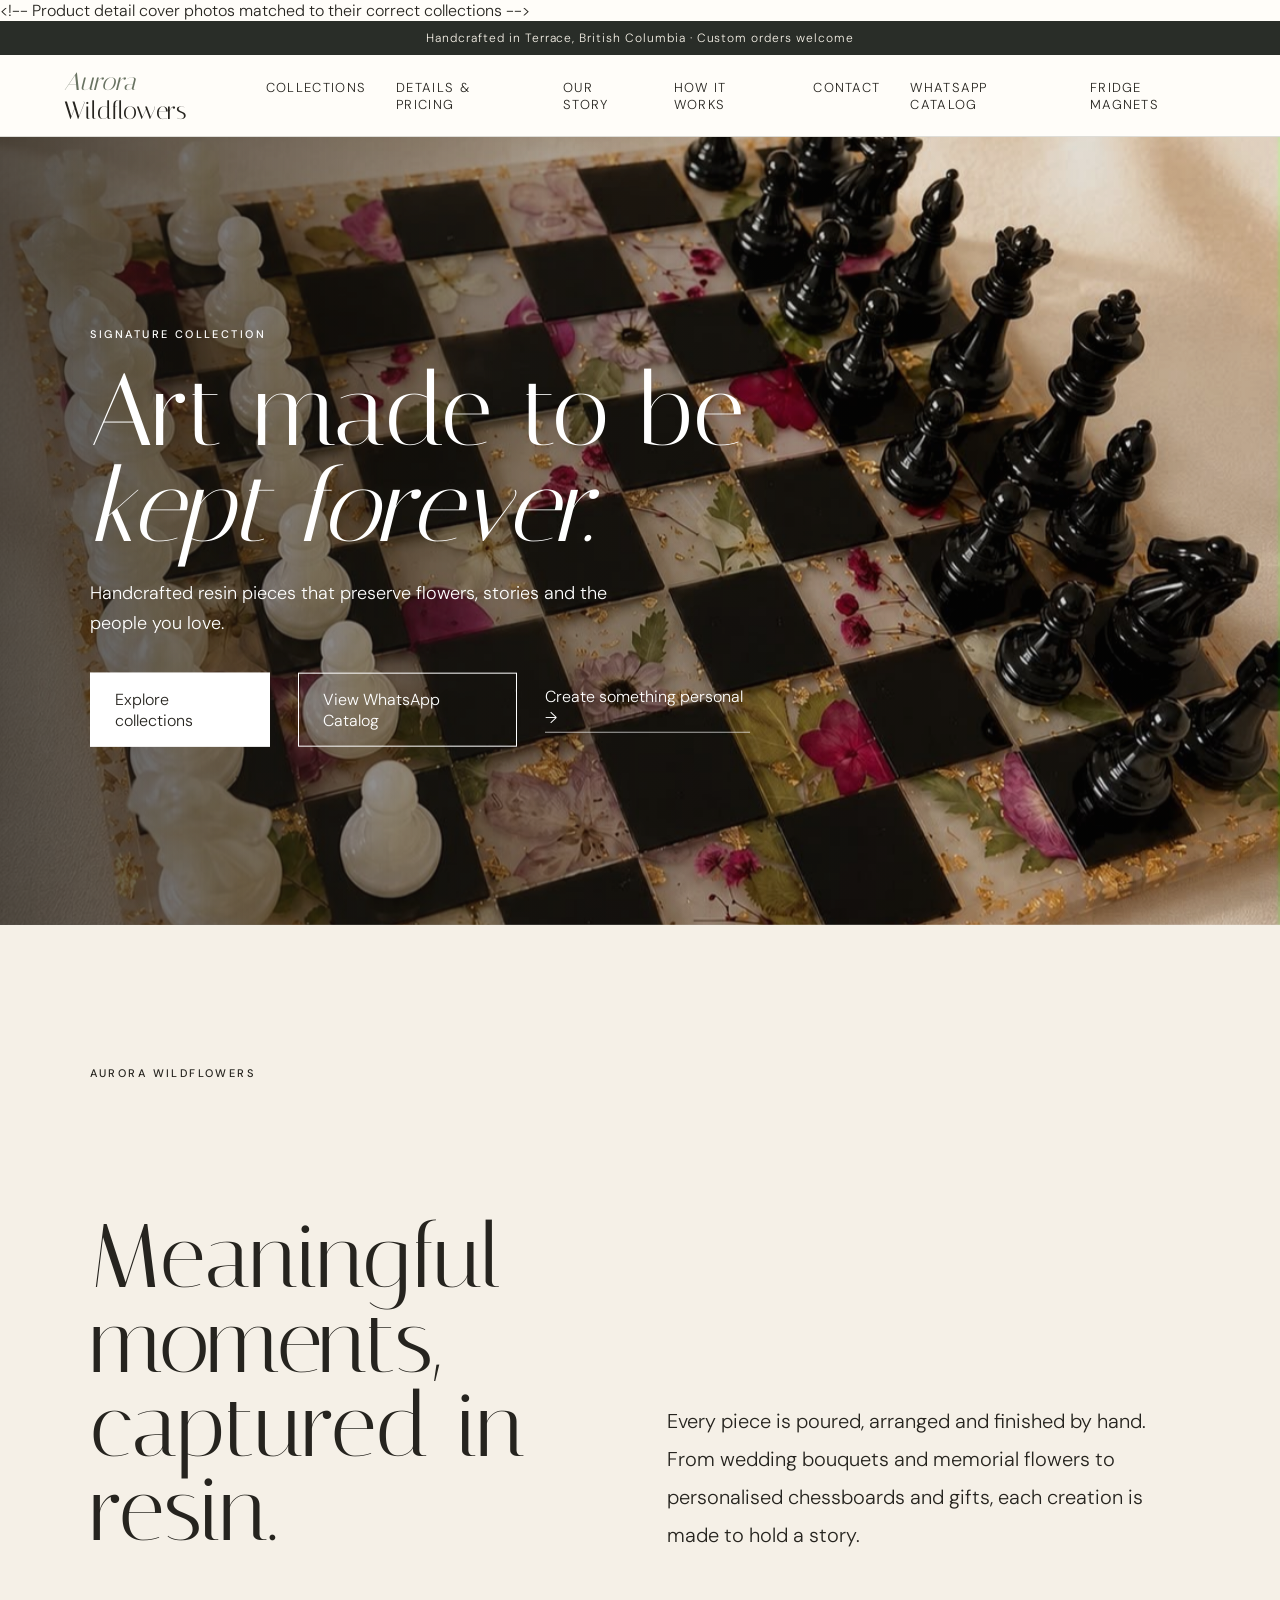
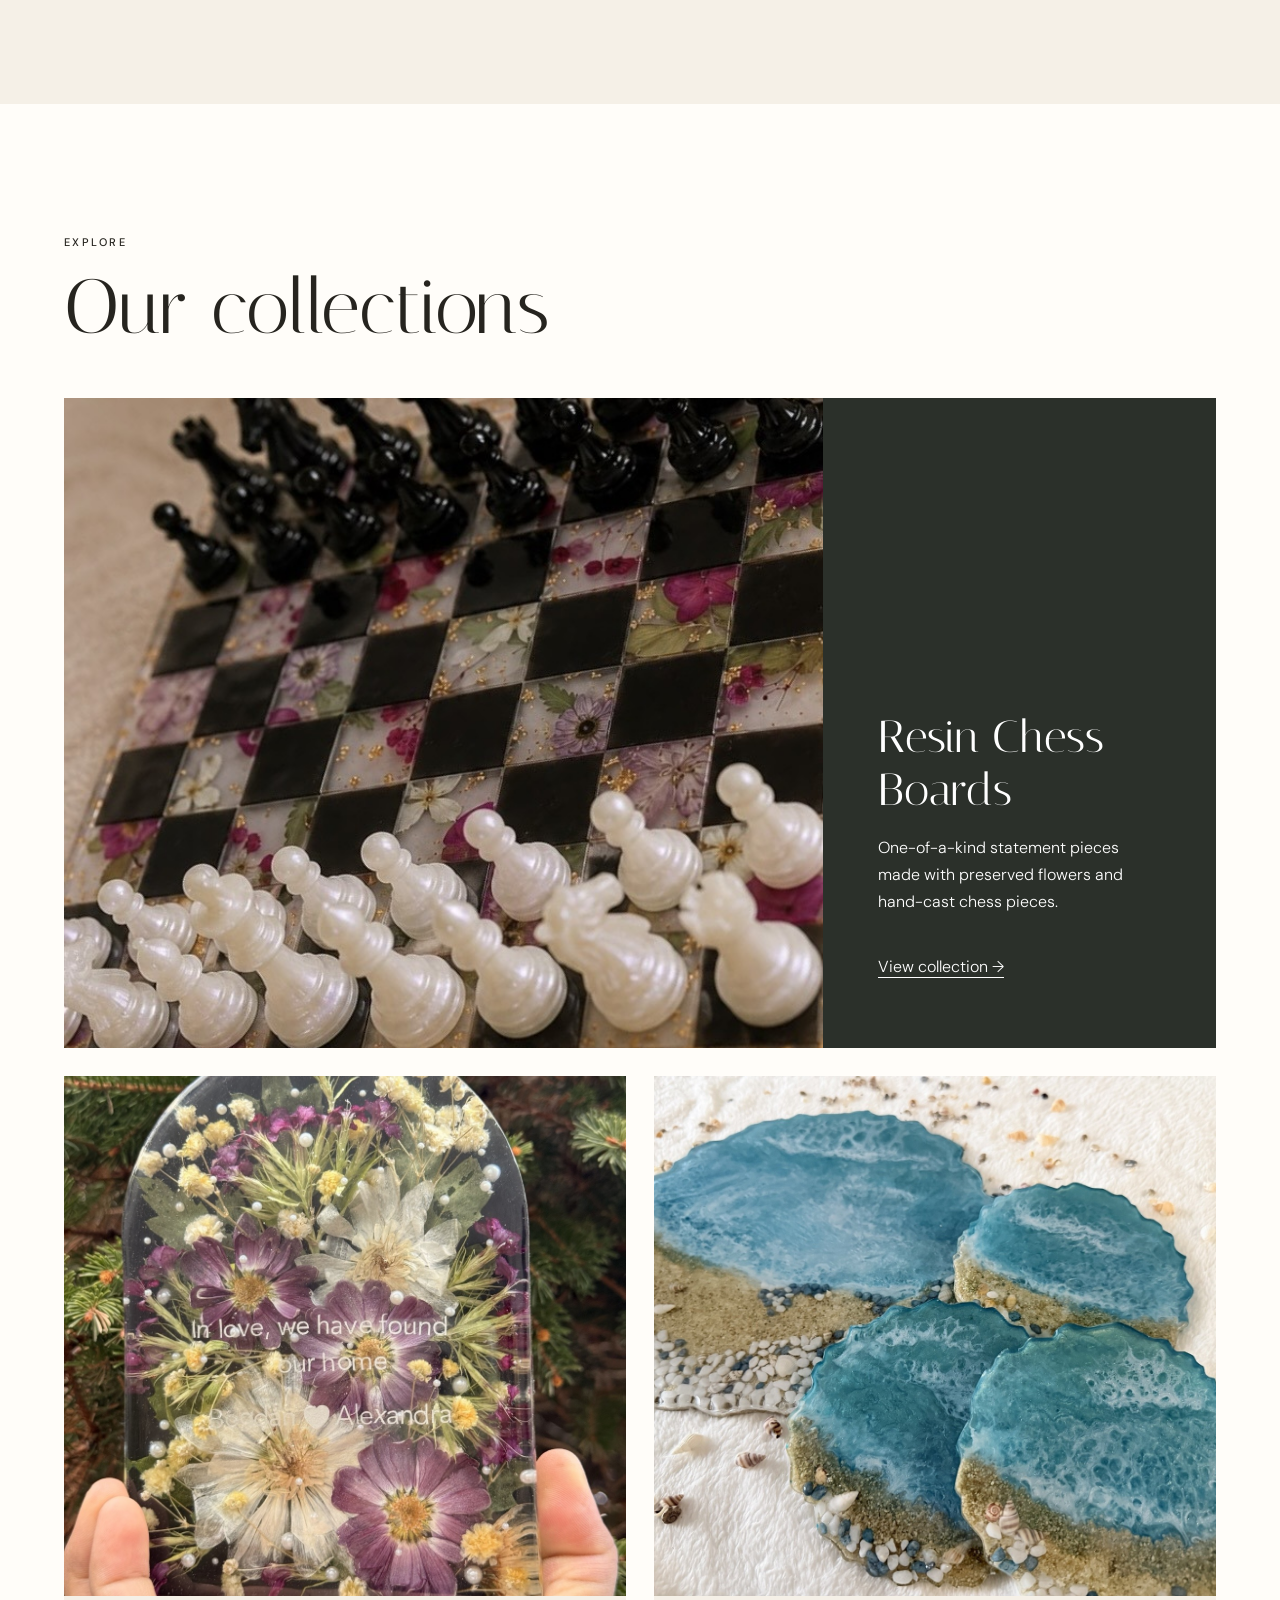
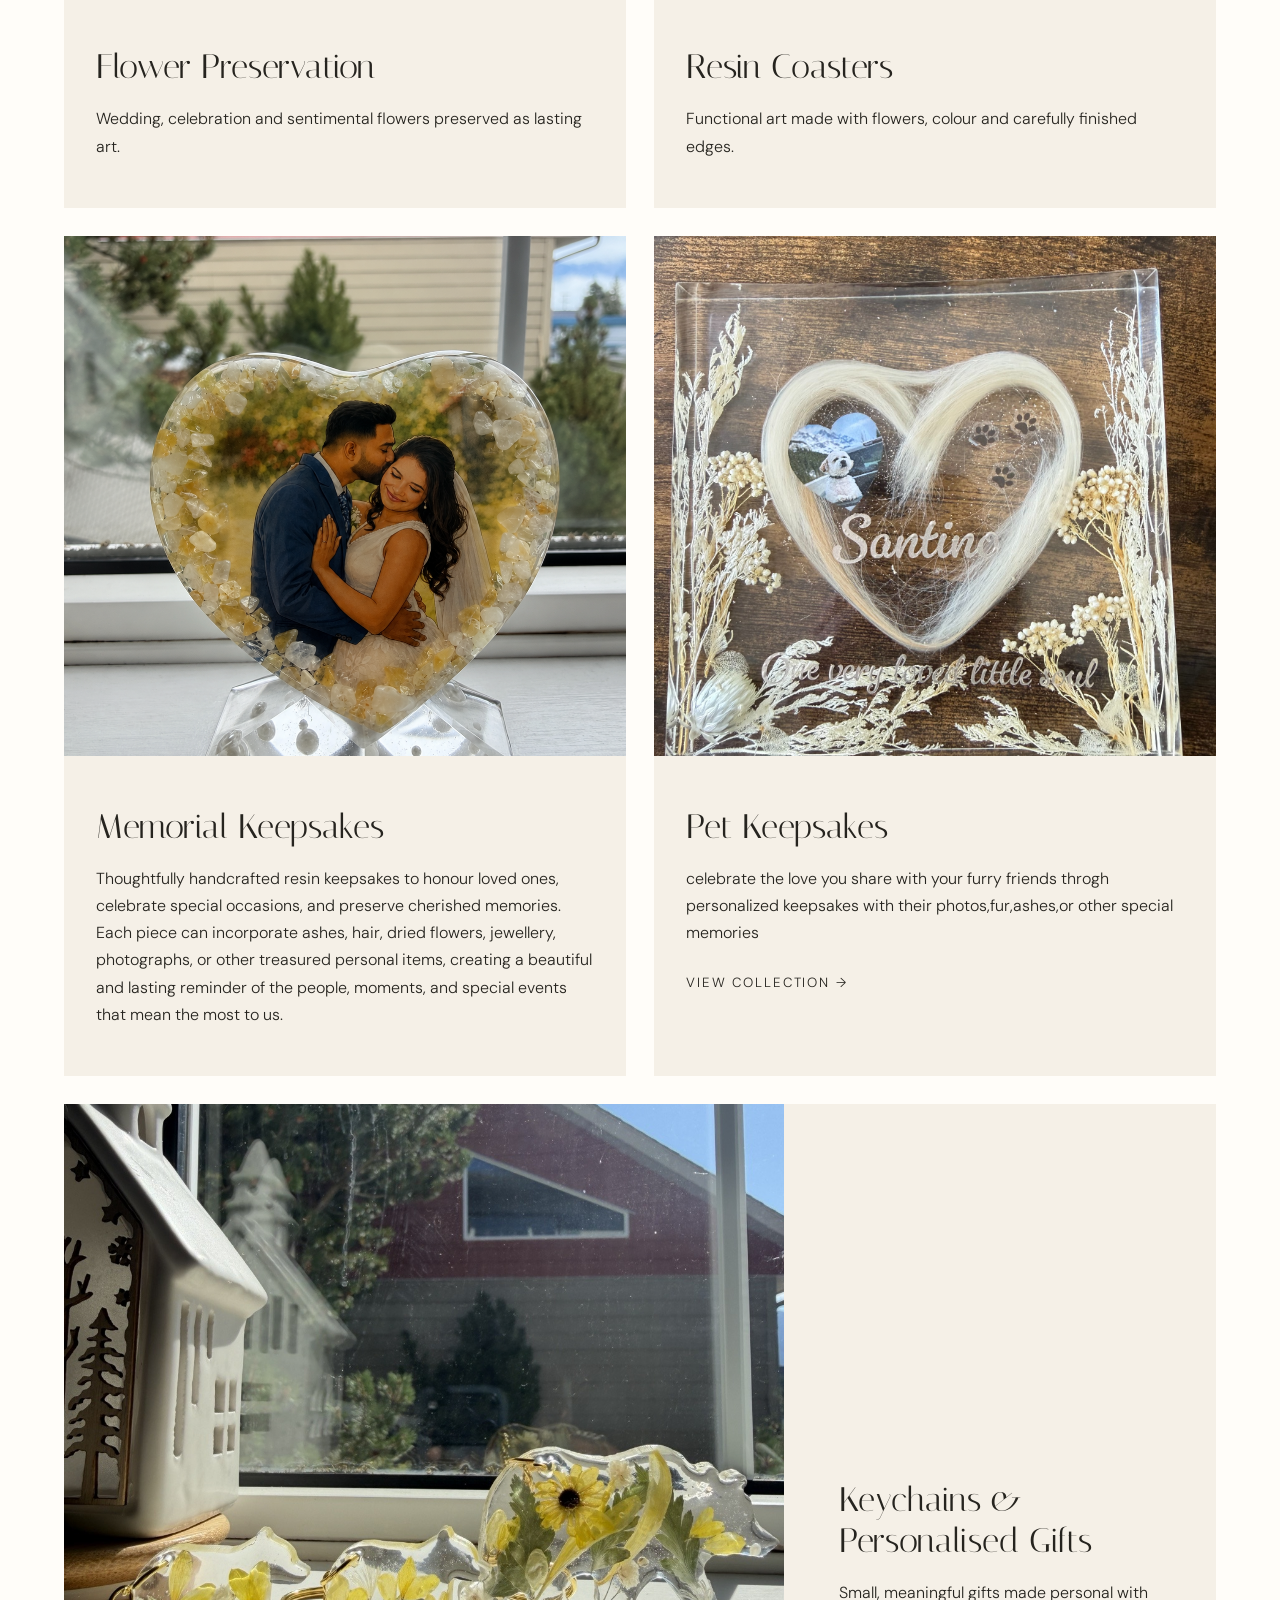
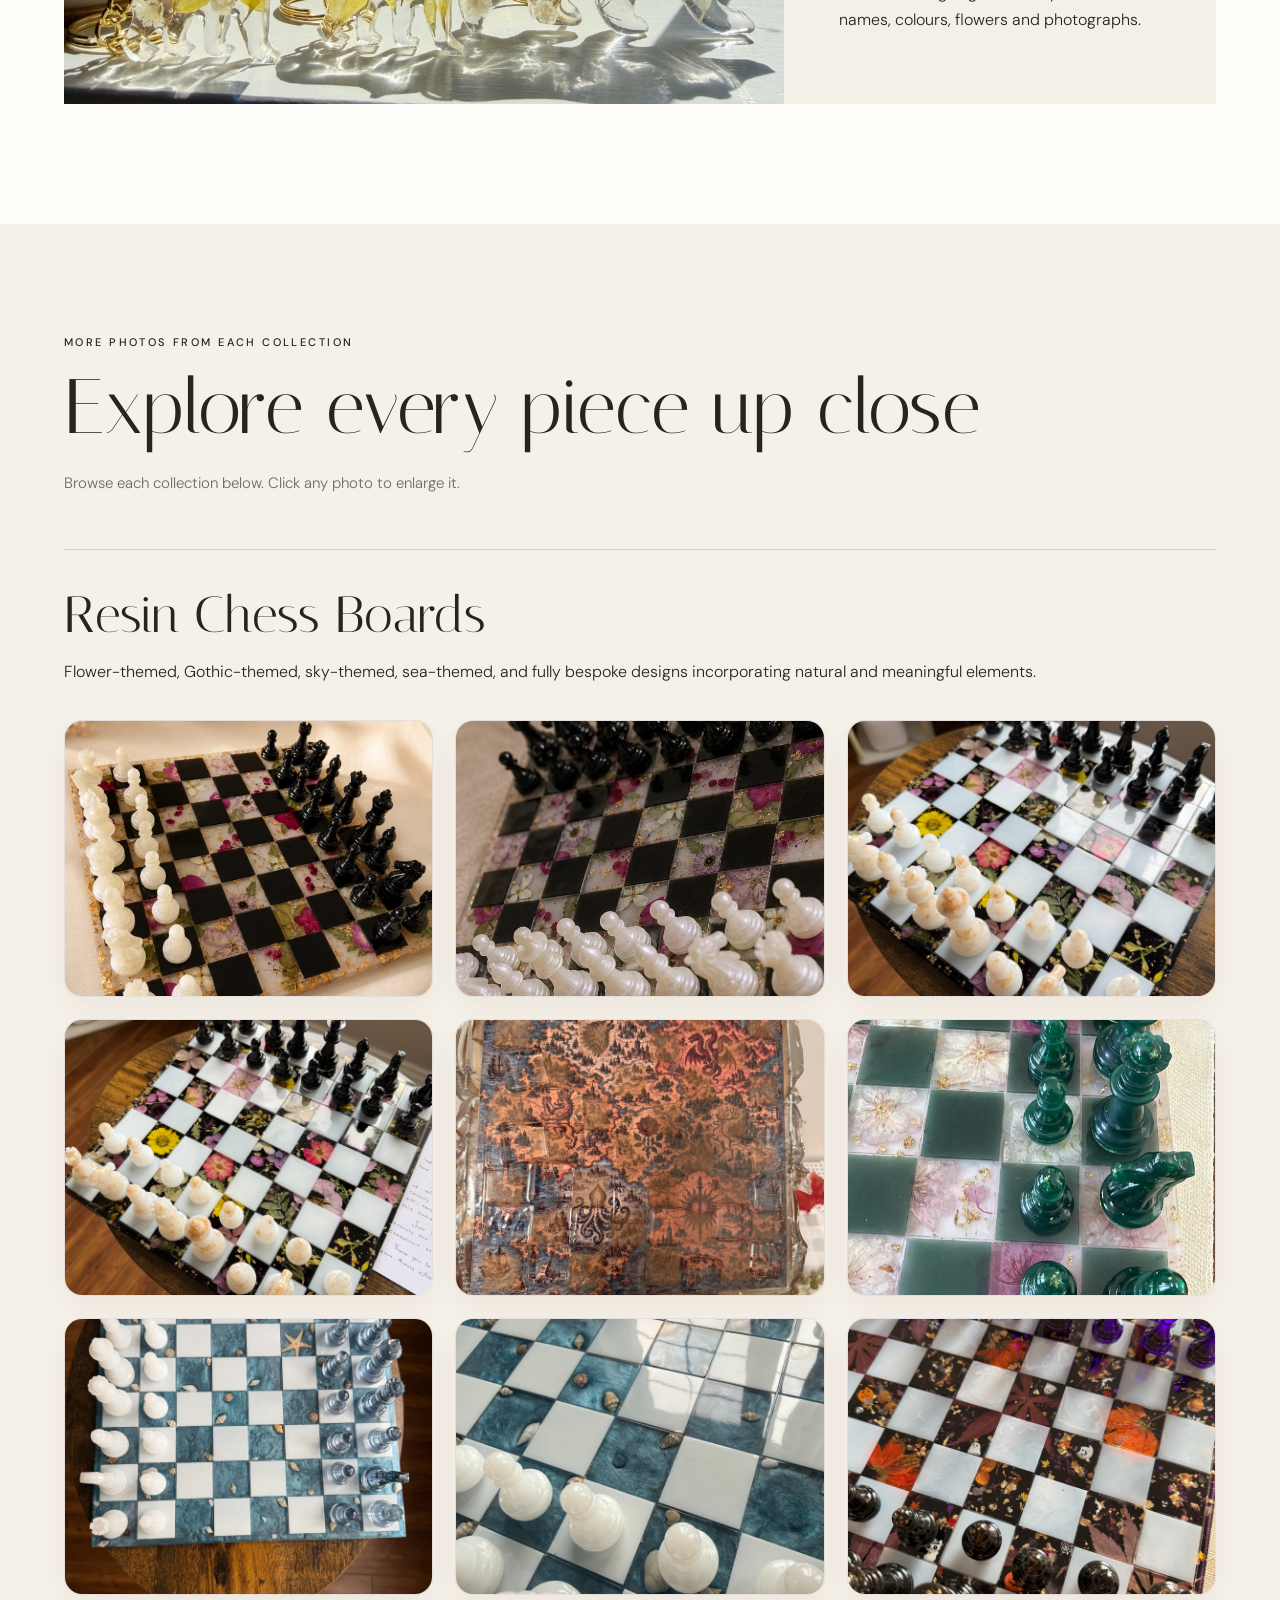
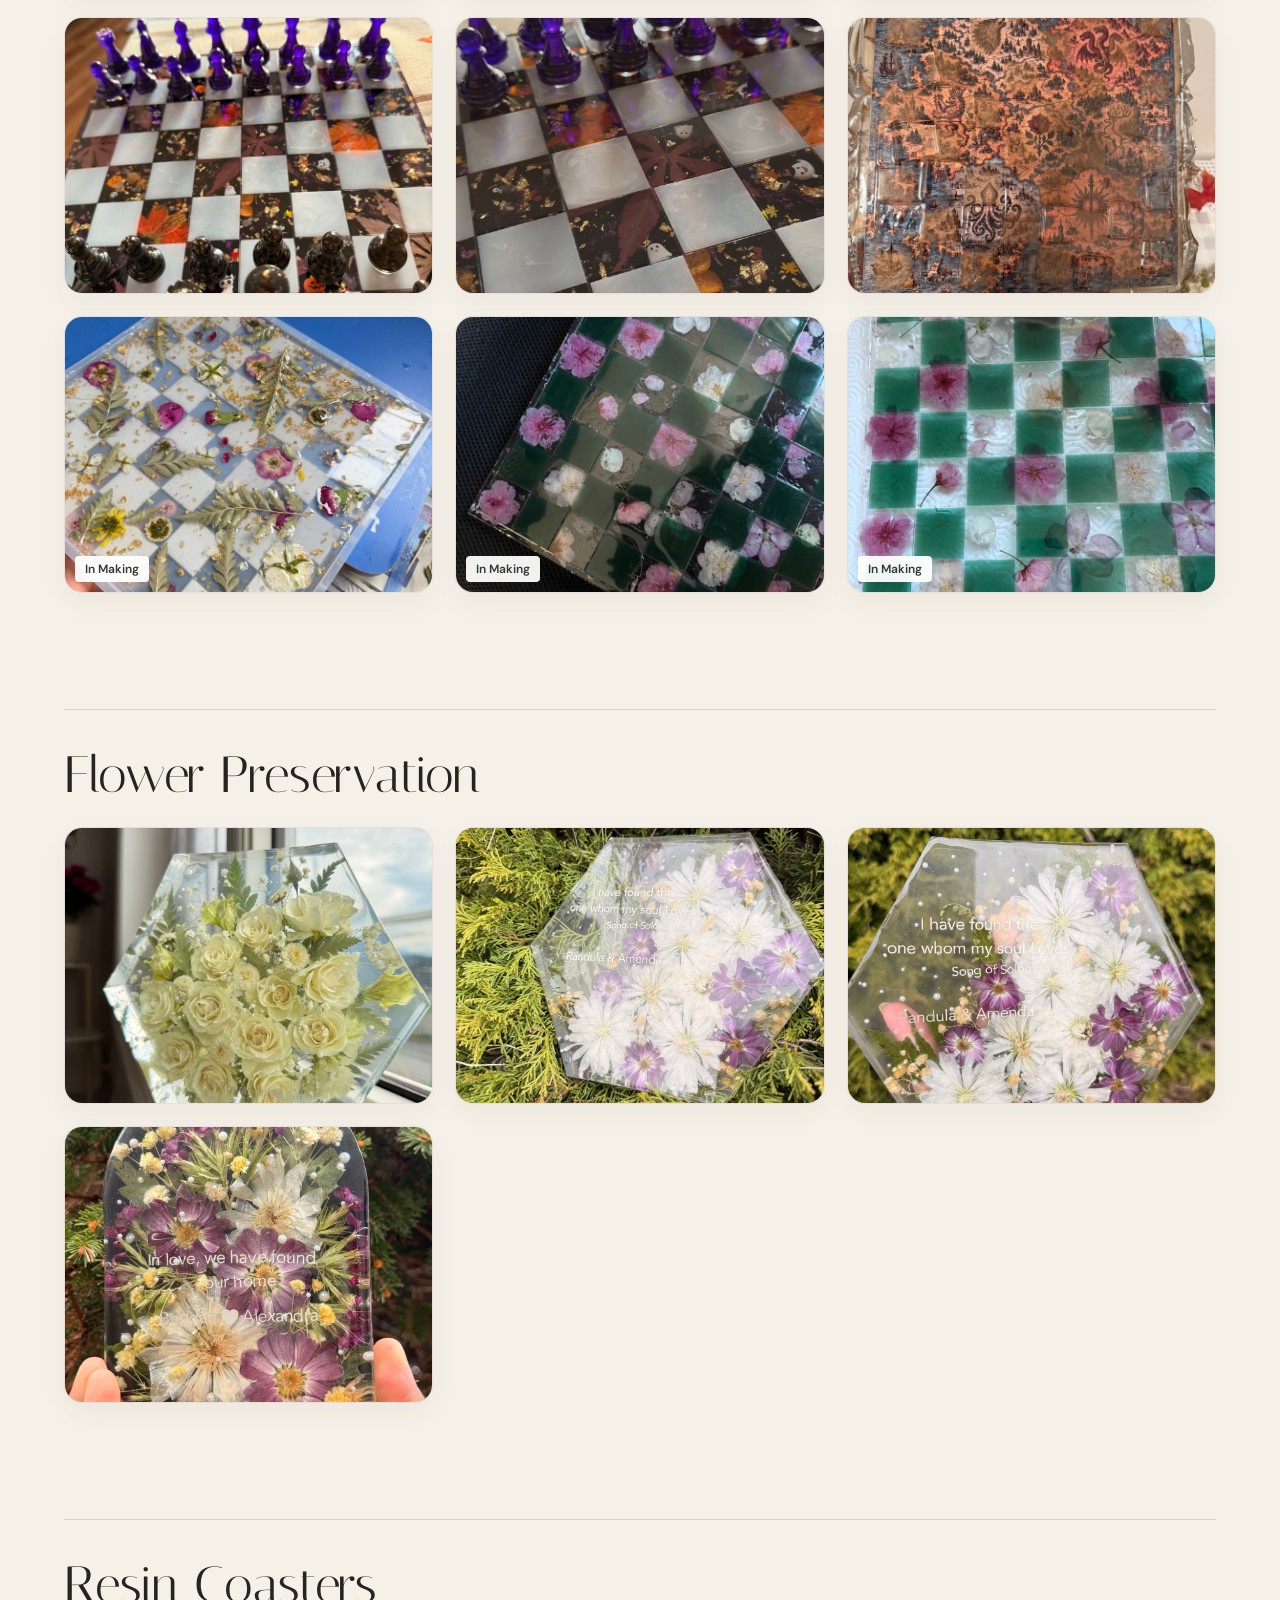
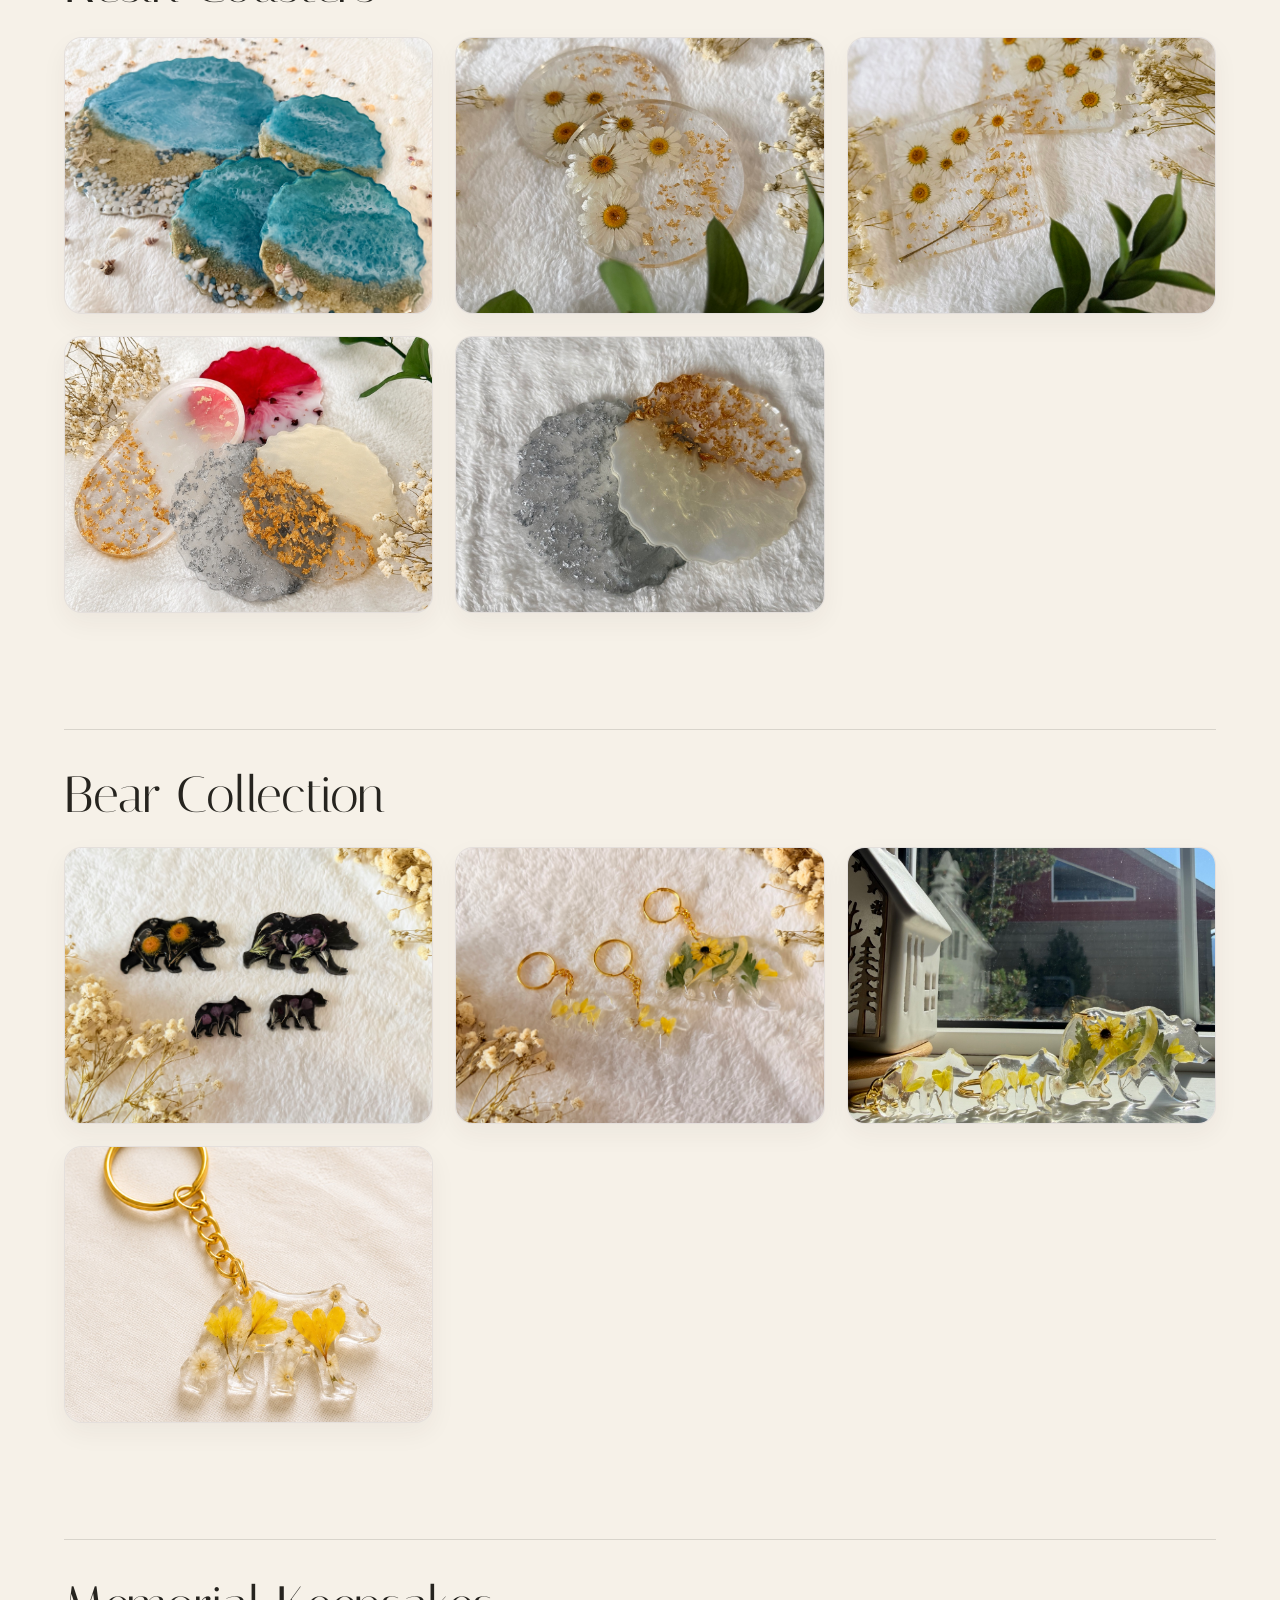
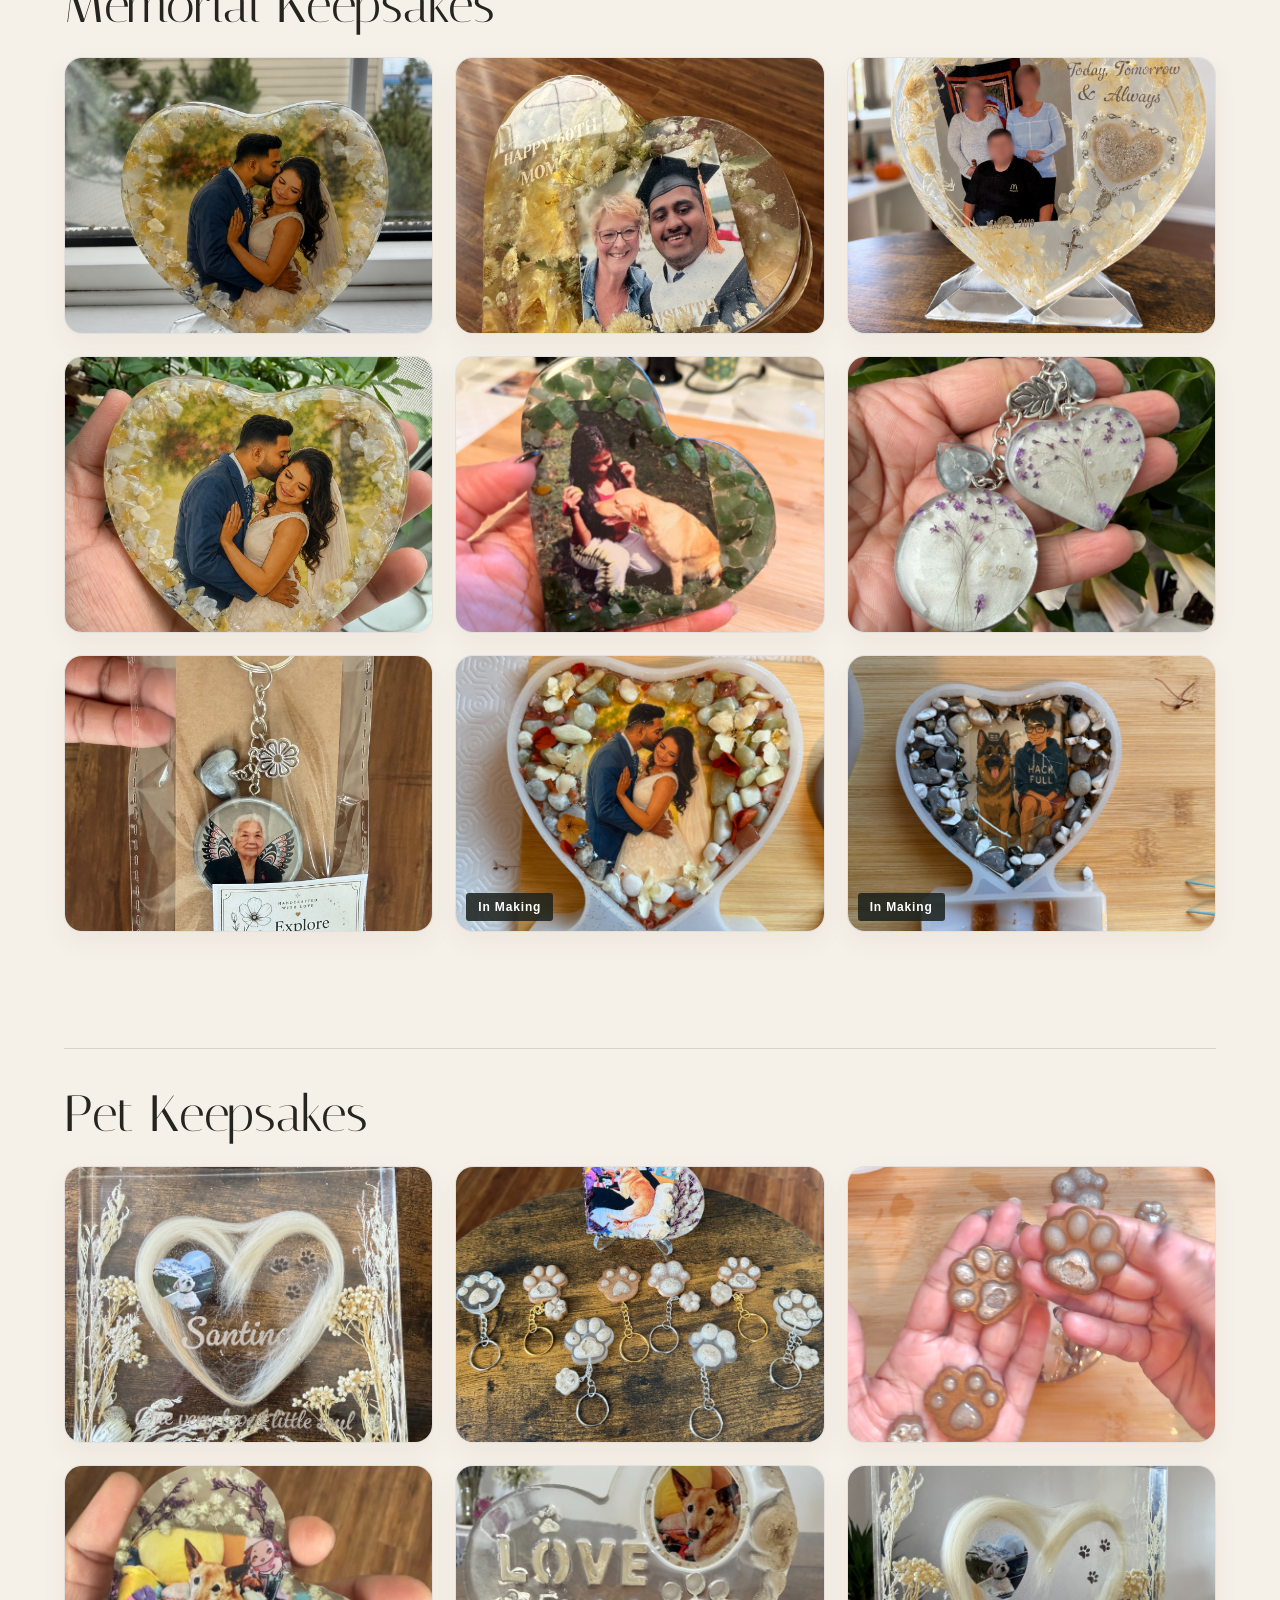
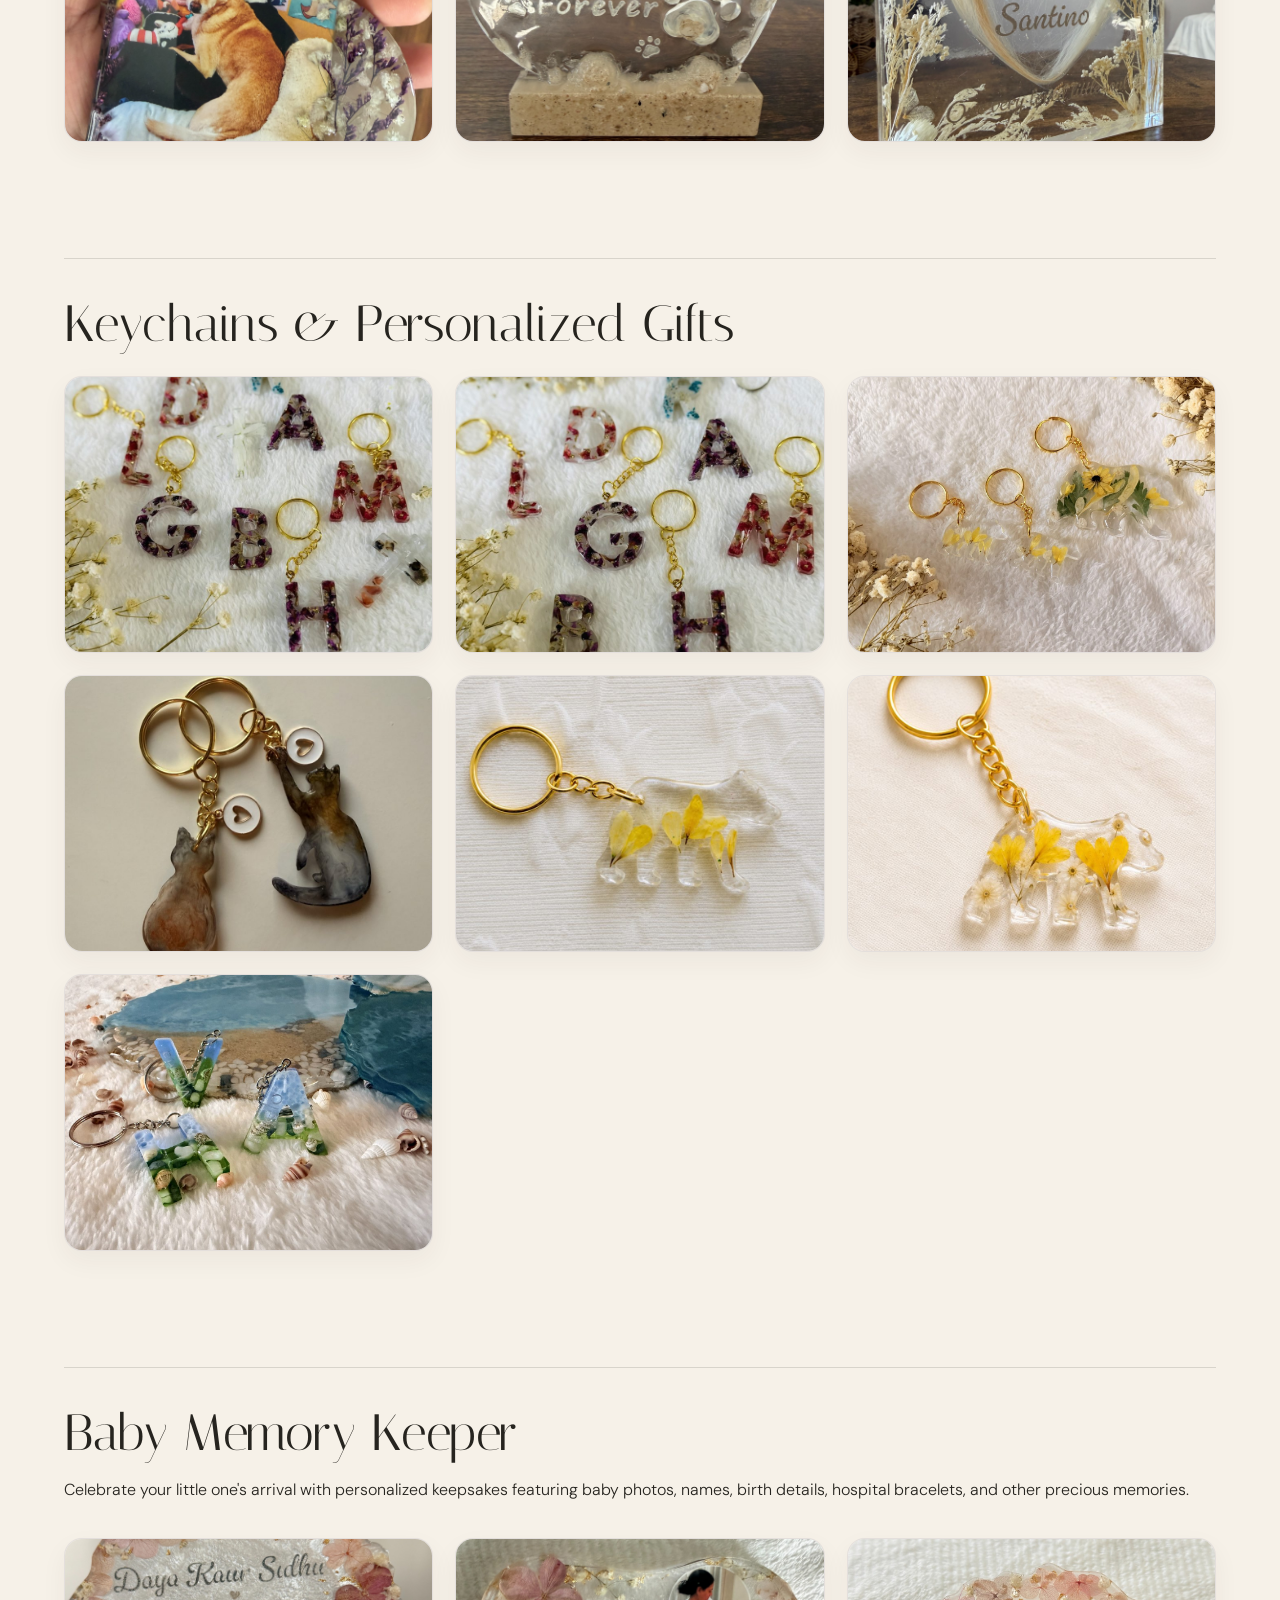
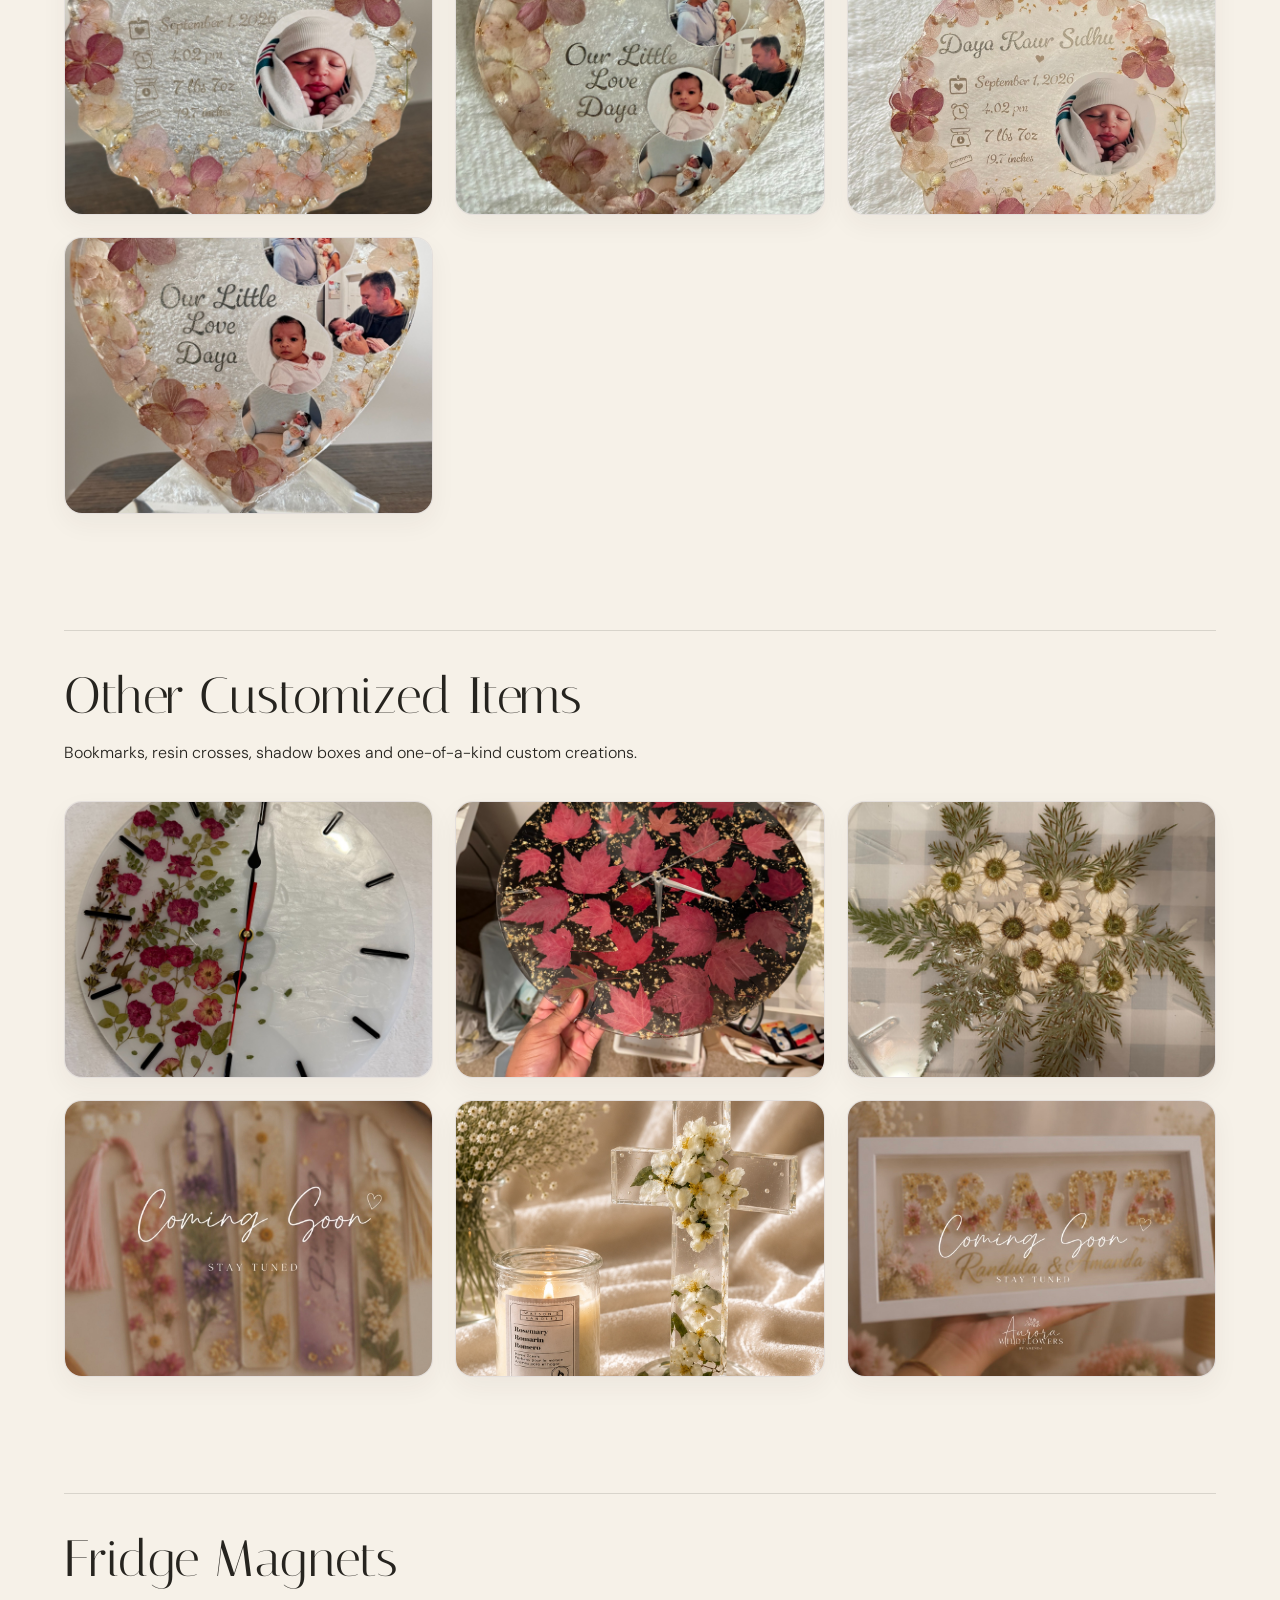
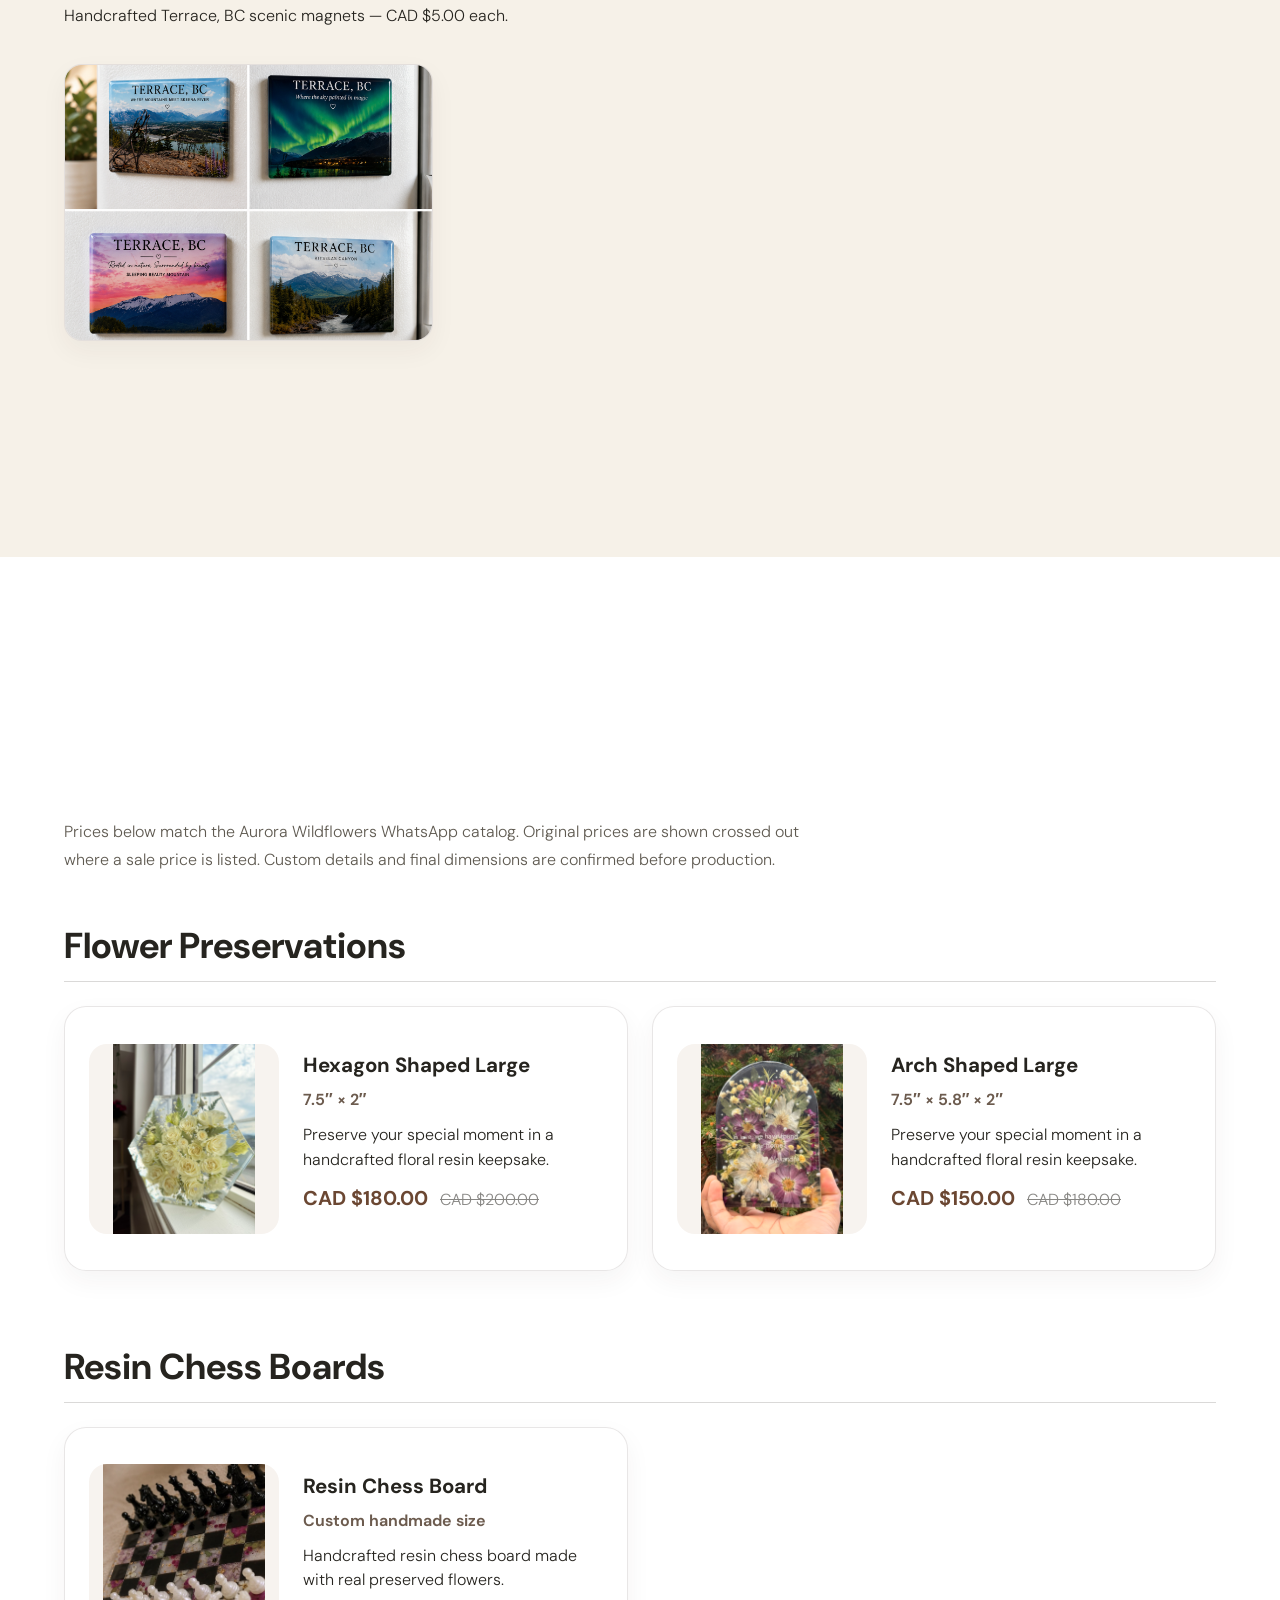
==== commit 7522860b: "Add files via upload" ====
--- a/index.html
+++ b/index.html
@@ -277,7 +277,14 @@
 }
 </style><style>
 .in-making-photo{position:relative}.making-label{position:absolute;bottom:10px;left:10px;background:rgba(255,255,255,.94);color:#34382f;padding:5px 10px;border-radius:4px;font-size:12px;font-weight:600;pointer-events:none}.gallery-photo{position:relative}
-</style><style>.gallery-photo{position:relative}.gallery-photo .making-label{position:absolute;bottom:10px;left:10px;padding:7px 12px;background:rgba(27,32,28,.85);color:white;font-size:12px;letter-spacing:.07em;border-radius:3px;pointer-events:none}</style></head>
+</style><style>.gallery-photo{position:relative}.gallery-photo .making-label{position:absolute;bottom:10px;left:10px;padding:7px 12px;background:rgba(27,32,28,.85);color:white;font-size:12px;letter-spacing:.07em;border-radius:3px;pointer-events:none}</style><style>
+/* Seasonal autumn leaves: decoration only, with no interaction or photo overlays */
+.autumn-leaves{position:fixed;inset:0;overflow:hidden;pointer-events:none;z-index:1000;contain:layout paint;isolation:isolate}
+.autumn-leaf{position:absolute;top:-10vh;left:var(--leaf-x);font-size:var(--leaf-size);opacity:0;filter:drop-shadow(0 1px 1px rgba(60,30,0,.12));animation:autumn-fall var(--leaf-time) linear var(--leaf-delay) infinite;will-change:transform,opacity;user-select:none}
+@keyframes autumn-fall{0%{transform:translate3d(0,-12vh,0) rotate(0deg);opacity:0}7%{opacity:.65}90%{opacity:.65}100%{transform:translate3d(var(--leaf-drift),115vh,0) rotate(var(--leaf-rotation));opacity:0}}
+@media(max-width:600px){.autumn-leaf{opacity:0;filter:none}}
+@media(prefers-reduced-motion:reduce){.autumn-leaves{display:none!important}}
+</style></head>
 <body>
 <div class="announcement">Handcrafted in Terrace, British Columbia · Custom orders welcome</div>
 <header class="site-header">
@@ -317,7 +324,7 @@
 <article class="collection-card wide"><img alt="Three yellow bear keychains displayed on a windowsill" src="image-007.jpg"/><div><h3>Keychains &amp; Personalised Gifts</h3><p>Small, meaningful gifts made personal with names, colours, flowers and photographs.</p></div></article>
 </div>
 </section>
-<section class="collection-galleries" id="collection-galleries"><div class="section-head"><p class="eyebrow">More photos from each collection</p><h2>Explore every piece up close</h2></div><p class="gallery-note">Browse each collection below. Click any photo to enlarge it.</p><div class="collection-gallery-block"><div class="collection-gallery-title"><div><h3>Resin Chess Boards</h3><p>Flower-themed, Gothic-themed, sky-themed, sea-themed, and fully bespoke designs incorporating natural and meaningful elements.</p></div></div><div class="collection-photo-grid"><figure class="collection-photo"><img alt="Floral resin chessboard styled on satin" loading="lazy" src="image-008.jpg" tabindex="0"/></figure><figure class="collection-photo"><img alt="Black and floral resin chessboard close view" loading="lazy" src="image-009.jpg" tabindex="0"/></figure><figure class="collection-photo"><img alt="Floral chessboard with black and white resin pieces" loading="lazy" src="chessboard-new-04.jpeg" tabindex="0"/></figure><figure class="collection-photo"><img alt="Floral chessboard with chess pieces alternate view" loading="lazy" src="chessboard-new-05.jpeg" tabindex="0"/></figure><figure class="collection-photo"><img alt="Fantasy map themed custom resin chessboard" loading="lazy" src="chessboard-fantasy-map.jpeg" tabindex="0"/></figure><figure class="collection-photo"><img alt="Emerald green resin chess pieces close-up" loading="lazy" src="chessboard-new-06.jpg" tabindex="0"/></figure><figure class="collection-photo"><img alt="Ocean-themed resin chessboard with seashells" loading="lazy" src="chessboard-new-07.jpeg" tabindex="0"/></figure><figure class="collection-photo"><img alt="Ocean-themed resin chessboard close-up" loading="lazy" src="chessboard-new-08.jpeg" tabindex="0"/></figure><figure class="collection-photo"><img alt="Halloween resin chessboard with purple pieces" loading="lazy" src="chessboard-new-09.jpeg" tabindex="0"/></figure><figure class="collection-photo"><img alt="Halloween resin chessboard alternate view" loading="lazy" src="chessboard-new-10.jpeg" tabindex="0"/></figure><figure class="collection-photo"><img alt="Halloween resin chessboard detail" loading="lazy" src="chessboard-new-11.png" tabindex="0"/></figure><figure class="collection-photo"><img alt="Fantasy map themed custom resin chessboard" loading="lazy" src="chessboard-new-12.jpeg" tabindex="0"/></figure><figure class="collection-photo in-making-photo"><img alt="White floral resin chessboard with gold flakes" loading="lazy" src="chessboard-new-01.jpeg" tabindex="0"/><span class="making-label">In Making</span></figure><figure class="collection-photo in-making-photo"><img alt="Emerald green and pink floral resin chessboard" loading="lazy" src="chessboard-new-02.jpeg" tabindex="0"/><span class="making-label">In Making</span></figure><figure class="collection-photo in-making-photo"><img alt="Emerald green floral resin chessboard close-up" loading="lazy" src="chessboard-new-03.jpeg" tabindex="0"/><span class="making-label">In Making</span></figure></div></div><div class="collection-gallery-block"><div class="collection-gallery-title"><h3>Flower Preservation</h3></div><div class="collection-photo-grid"><button aria-label="Open Flower Preservation photo 1" class="gallery-photo" type="button"><img alt="" loading="lazy" src="image-010.jpg"/></button><button aria-label="Open Flower Preservation photo 2" class="gallery-photo" type="button"><img alt="" loading="lazy" src="image-011.jpg"/></button><button aria-label="Open Flower Preservation photo 3" class="gallery-photo" type="button"><img alt="" loading="lazy" src="image-012.jpg"/></button><button aria-label="Open Flower Preservation photo 4" class="gallery-photo" type="button"><img alt="" loading="lazy" src="image-013.jpg"/></button></div></div><div class="collection-gallery-block"><div class="collection-gallery-title"><h3>Resin Coasters</h3></div><div class="collection-photo-grid"><button aria-label="Open Resin Coasters photo 1" class="gallery-photo" type="button"><img alt="" loading="lazy" src="image-014.jpg"/></button><button aria-label="Open Resin Coasters photo 2" class="gallery-photo" type="button"><img alt="" loading="lazy" src="image-015.jpg"/></button><button aria-label="Open Resin Coasters photo 3" class="gallery-photo" type="button"><img alt="" loading="lazy" src="image-016.jpg"/></button><button aria-label="Open Resin Coasters photo 4" class="gallery-photo" type="button"><img alt="" loading="lazy" src="image-017.jpg"/></button><button aria-label="Open Resin Coasters photo 5" class="gallery-photo" type="button"><img alt="" loading="lazy" src="image-018.jpg"/></button></div></div><div class="collection-gallery-block"><div class="collection-gallery-title"><h3>Bear Collection</h3></div><div class="collection-photo-grid"><figure class="collection-photo"><img alt="Black floral resin bear family" loading="lazy" src="image-019.jpg"/></figure><figure class="collection-photo"><img alt="Yellow floral resin bear keychains" loading="lazy" src="image-020.jpg"/></figure><figure class="collection-photo"><img alt="Yellow floral resin bear family on windowsill" loading="lazy" src="image-021.jpg"/></figure><figure class="collection-photo"><img alt="Yellow floral resin bear keychain close-up" loading="lazy" src="image-022.jpg"/></figure></div></div><div class="collection-gallery-block"><div class="collection-gallery-title"><h3>Memorial Keepsakes</h3></div><div class="collection-photo-grid"><button aria-label="Open Memorial Keepsakes photo 1" class="gallery-photo" type="button"><img alt="Memorial Keepsakes handmade resin keepsake" loading="lazy" src="memorial-approved-01.png"/></button><button aria-label="Open Memorial Keepsakes photo 2" class="gallery-photo" type="button"><img alt="Memorial Keepsakes handmade resin keepsake" loading="lazy" src="memorial-approved-02.jpg"/></button><button aria-label="Open Memorial Keepsakes photo 3" class="gallery-photo" type="button"><img alt="Memorial Keepsakes handmade resin keepsake" loading="lazy" src="memorial-approved-03.png"/></button><button aria-label="Open Memorial Keepsakes photo 4" class="gallery-photo" type="button"><img alt="Memorial Keepsakes handmade resin keepsake" loading="lazy" src="memorial-approved-04.png"/></button><button aria-label="Open Memorial Keepsakes photo 5" class="gallery-photo" type="button"><img alt="Memorial Keepsakes handmade resin keepsake" loading="lazy" src="memorial-approved-05.jpeg"/></button><button aria-label="Open Memorial Keepsakes photo 6" class="gallery-photo" type="button"><img alt="Memorial Keepsakes handmade resin keepsake" loading="lazy" src="memorial-approved-06.jpeg"/></button><button aria-label="Open Memorial Keepsakes photo 7" class="gallery-photo" type="button"><img alt="Memorial Keepsakes handmade resin keepsake" loading="lazy" src="memorial-approved-07.jpeg"/></button><button aria-label="Open Memorial Keepsakes photo 8" class="gallery-photo" type="button"><img alt="Memorial Keepsakes handmade resin keepsake" loading="lazy" src="memorial-approved-08.jpeg"/><span class="making-label">In Making</span></button><button aria-label="Open Memorial Keepsakes photo 9" class="gallery-photo" type="button"><img alt="Memorial Keepsakes handmade resin keepsake" loading="lazy" src="memorial-approved-09.jpeg"/><span class="making-label">In Making</span></button></div></div><div class="collection-gallery-block"><div class="collection-gallery-title"><h3>Pet Keepsakes</h3></div><div class="collection-photo-grid"><button aria-label="Open Pet Keepsakes photo 1" class="gallery-photo" type="button"><img alt="Pet Keepsakes handmade resin keepsake" loading="lazy" src="pet-approved-06.jpeg"/></button><button aria-label="Open Pet Keepsakes photo 2" class="gallery-photo" type="button"><img alt="Pet Keepsakes handmade resin keepsake" loading="lazy" src="pet-approved-01.jpg"/></button><button aria-label="Open Pet Keepsakes photo 3" class="gallery-photo" type="button"><img alt="Pet Keepsakes handmade resin keepsake" loading="lazy" src="pet-approved-02.jpg"/></button><button aria-label="Open Pet Keepsakes photo 4" class="gallery-photo" type="button"><img alt="Pet Keepsakes handmade resin keepsake" loading="lazy" src="pet-approved-03.jpeg"/></button><button aria-label="Open Pet Keepsakes photo 5" class="gallery-photo" type="button"><img alt="Pet Keepsakes handmade resin keepsake" loading="lazy" src="pet-approved-04.jpeg"/></button><button aria-label="Open Pet Keepsakes photo 6" class="gallery-photo" type="button"><img alt="Pet Keepsakes handmade resin keepsake" loading="lazy" src="pet-approved-05.jpeg"/></button></div></div><div class="collection-gallery-block"><div class="collection-gallery-title"><h3>Keychains &amp; Personalized Gifts</h3></div><div class="collection-photo-grid"><figure class="collection-photo"><img alt="Personalised resin letter keychains" loading="lazy" src="image-029.jpg" tabindex="0"/></figure><figure class="collection-photo"><img alt="Floral resin initial keychains" loading="lazy" src="image-030.jpg" tabindex="0"/></figure><figure class="collection-photo"><img alt="Small animal and floral resin keychains" loading="lazy" src="image-031.jpg" tabindex="0"/></figure><figure class="collection-photo"><img alt="Cat-shaped resin keychains" loading="lazy" src="image-032.jpg" tabindex="0"/></figure><figure class="collection-photo"><img alt="Personalised MOM letter keychain" loading="lazy" src="image-033.jpg" tabindex="0"/></figure><figure class="collection-photo"><img alt="Personalised MAMA letter keychain" loading="lazy" src="image-034.jpg" tabindex="0"/></figure><figure class="collection-photo"><img alt="Ocean-inspired resin initial keychains" loading="lazy" src="image-035.jpg" tabindex="0"/></figure></div></div><div class="collection-gallery-block" id="baby-memory-keeper"><div class="collection-gallery-title"><div><h3>Baby Memory Keeper</h3><p>Featuring baby photos, name, birth date, birth time, weight, ultrasound photos, hospital bracelets, and other precious birth details.</p></div></div><div class="collection-gallery-grid"><button aria-label="Open Baby Memory Keeper photo 1" class="gallery-photo" type="button"><img alt="Personalized baby memory resin keepsake" loading="lazy" src="baby-new-02.jpeg"/></button><button aria-label="Open Baby Memory Keeper photo 2" class="gallery-photo" type="button"><img alt="Personalized baby memory resin keepsake" loading="lazy" src="baby-new-03.jpeg"/></button><button aria-label="Open Baby Memory Keeper photo 3" class="gallery-photo" type="button"><img alt="Personalized baby memory resin keepsake" loading="lazy" src="baby-new-01.jpeg"/></button><button aria-label="Open Baby Memory Keeper photo 4" class="gallery-photo" type="button"><img alt="Personalized baby memory resin keepsake" loading="lazy" src="baby-new-04.jpeg"/></button></div></div><div class="collection-gallery-block" id="other-customized-items"><div class="collection-gallery-title"><div><h3>Other Customized Items</h3><p>Bookmarks, resin crosses, shadow boxes and one-of-a-kind custom creations.</p></div></div><div class="collection-gallery-grid"><button aria-label="Open Other Customized Items photo 1" class="gallery-photo" type="button"><img alt="Pink floral resin wall clock" loading="lazy" src="custom-clock-pink-floral.jpeg"/></button><button aria-label="Open Other Customized Items photo 2" class="gallery-photo" type="button"><img alt="Red maple leaf resin wall clock" loading="lazy" src="custom-clock-red-maple.jpeg"/></button><button aria-label="Open Other Customized Items photo 3" class="gallery-photo" type="button"><img alt="White daisy and greenery resin clock" loading="lazy" src="custom-clock-white-daisies.jpeg"/></button><button aria-label="Open Other Customized Items photo 4" class="gallery-photo" type="button"><img alt="" loading="lazy" src="image-037.jpg"/></button><button aria-label="Open Other Customized Items photo 5" class="gallery-photo" type="button"><img alt="" loading="lazy" src="image-038.jpg"/></button><button aria-label="Open Other Customized Items photo 6" class="gallery-photo" type="button"><img alt="" loading="lazy" src="image-039.jpg"/></button></div></div><div class="collection-gallery-block" id="fridge-magnets"><div class="collection-gallery-title"><div><h3>Fridge Magnets</h3><p>Handcrafted Terrace, BC scenic magnets — CAD $5.00 each.</p></div></div><div class="collection-gallery-grid"><button aria-label="Open Fridge Magnets photo 1" class="gallery-photo" type="button"><img alt="" loading="lazy" src="image-040.png"/></button></div></div></section><section class="products catalog-pricing" id="products"><div class="section-head"><p class="eyebrow">WhatsApp catalog pricing</p><h2>Descriptions, sizes &amp; pricing</h2></div><p class="products-note">Prices below match the Aurora Wildflowers WhatsApp catalog. Original prices are shown crossed out where a sale price is listed. Custom details and final dimensions are confirmed before production.</p><div class="catalog-group"><div class="catalog-group-head"><h3>Flower Preservations</h3></div><div class="catalog-item-grid"><article class="catalog-item"><div class="catalog-item-media"><img alt="Hexagon Shaped Large" loading="lazy" src="image-010.jpg"/></div><div class="catalog-item-content"><div class="catalog-item-body"><h4>Hexagon Shaped Large</h4><p class="catalog-size">7.5″ × 2″</p><p>Preserve your special moment in a handcrafted floral resin keepsake.</p><p class="catalog-price"><strong>CAD $180.00</strong><del>CAD $200.00</del></p></div></div></article><article class="catalog-item"><div class="catalog-item-media"><img alt="Arch Shaped Large" loading="lazy" src="image-013.jpg"/></div><div class="catalog-item-content"><div class="catalog-item-body"><h4>Arch Shaped Large</h4><p class="catalog-size">7.5″ × 5.8″ × 2″</p><p>Preserve your special moment in a handcrafted floral resin keepsake.</p><p class="catalog-price"><strong>CAD $150.00</strong><del>CAD $180.00</del></p></div></div></article></div></div><div class="catalog-group"><div class="catalog-group-head"><h3>Resin Chess Boards</h3></div><div class="catalog-item-grid"><article class="catalog-item"><div class="catalog-item-media"><img alt="Resin Chess Board" loading="lazy" src="image-002.jpg"/></div><div class="catalog-item-content"><div class="catalog-item-body"><h4>Resin Chess Board</h4><p class="catalog-size">Custom handmade size</p><p>Handcrafted resin chess board made with real preserved flowers.</p><p class="catalog-price"><strong>CAD $100.00</strong><del>CAD $120.00</del></p></div></div></article></div></div><div class="catalog-group"><div class="catalog-group-head"><h3>Key Chains</h3></div><div class="catalog-item-grid"><article class="catalog-item"><div class="catalog-item-media"><img alt="Customized Resin Keychains" loading="lazy" src="image-041.jpg"/></div><div class="catalog-item-content"><div class="catalog-item-body"><h4>Customized Resin Keychains</h4><p class="catalog-size">Personalized design</p><p>Personalized resin keychains handmade with your choice of flowers, colours and details.</p><p class="catalog-price"><strong>CAD $15.00</strong><del>CAD $18.00</del></p></div></div></article><article class="catalog-item"><div class="catalog-item-media"><img alt="Floral Letter Keychain" loading="lazy" src="image-042.jpg"/></div><div class="catalog-item-content"><div class="catalog-item-body"><h4>Floral Letter Keychain</h4><p class="catalog-size">Letter shape</p><p>Handcrafted floral resin letter keychain.</p><p class="catalog-price"><strong>CAD $8.00</strong><del>CAD $10.00</del></p></div></div></article><article class="catalog-item"><div class="catalog-item-media"><img alt="Personalized Name Chains" loading="lazy" src="image-043.jpg"/></div><div class="catalog-item-content"><div class="catalog-item-body"><h4>Personalized Name Chains</h4><p class="catalog-size">Name design</p><p>Handcrafted personalized resin name chain.</p><p class="catalog-price"><strong>CAD $8.00</strong><del>CAD $10.00</del></p></div></div></article></div></div><div class="catalog-group"><div class="catalog-group-head"><h3>Memorial Keepsakes</h3></div><div class="catalog-item-grid"><article class="catalog-item"><div class="catalog-item-media"><img alt="Memorial Block" loading="lazy" src="image-025.jpg"/></div><div class="catalog-item-content"><div class="catalog-item-body"><h4>Memorial Block</h4><p class="catalog-size">Custom memory block</p><p>Elegant resin memory block created to preserve flowers and meaningful memories.</p><p class="catalog-price"><strong>CAD $150.00</strong><del>CAD $180.00</del></p></div></div></article><article class="catalog-item"><div class="catalog-item-media"><img alt="Memorial Heart Keepsake" loading="lazy" src="image-023.jpg"/></div><div class="catalog-item-content"><div class="catalog-item-body"><h4>Memorial Heart Keepsake</h4><p class="catalog-size">Heart shape</p><p>A heartfelt resin keepsake designed to preserve a meaningful memory.</p><p class="catalog-price"><strong>CAD $90.00</strong><del>CAD $100.00</del></p></div></div></article></div></div><div class="catalog-group"><div class="catalog-group-head"><h3>Coasters</h3></div><div class="catalog-item-grid"><article class="catalog-item"><div class="catalog-item-media"><img alt="Dried Flower Coaster" loading="lazy" src="image-015.jpg"/></div><div class="catalog-item-content"><div class="catalog-item-body"><h4>Dried Flower Coaster</h4><p class="catalog-size">Single coaster</p><p>Add a touch of beauty and personality with a handmade dried-flower resin coaster.</p><p class="catalog-price"><strong>CAD $20.00</strong><del>CAD $30.00</del></p></div></div></article><article class="catalog-item"><div class="catalog-item-media"><img alt="Sea-Themed Coaster" loading="lazy" src="image-014.jpg"/></div><div class="catalog-item-content"><div class="catalog-item-body"><h4>Sea-Themed Coaster</h4><p class="catalog-size">Single coaster</p><p>A handcrafted sea-themed resin coaster with layered colour and texture.</p><p class="catalog-price"><strong>CAD $30.00</strong><del>CAD $40.00</del></p></div></div></article><article class="catalog-item"><div class="catalog-item-media"><img alt="Customized Coaster Designs" loading="lazy" src="image-017.jpg"/></div><div class="catalog-item-content"><div class="catalog-item-body"><h4>Customized Coaster Designs</h4><p class="catalog-size">Personalized design</p><p>A custom resin coaster designed with names, flowers, colours or meaningful details.</p><p class="catalog-price"><strong>CAD $30.00</strong><del>CAD $40.00</del></p></div></div></article></div></div><div class="catalog-group"><div class="catalog-group-head"><h3>Pet Keepsakes</h3></div><div class="catalog-item-grid"><article class="catalog-item"><div class="catalog-item-media"><img alt="Personalized Pet Keychains" loading="lazy" src="image-028.jpg"/></div><div class="catalog-item-content"><div class="catalog-item-body"><h4>Personalized Pet Keychains</h4><p class="catalog-size">Keychain</p><p>Custom resin keychains featuring your pet’s hair or other meaningful details.</p><p class="catalog-price"><strong>CAD $15.00</strong><del>CAD $18.00</del></p></div></div></article><article class="catalog-item"><div class="catalog-item-media"><img alt="Paw-Shaped Pet Keepsakes" loading="lazy" src="image-027.jpg"/></div><div class="catalog-item-content"><div class="catalog-item-body"><h4>Paw-Shaped Pet Keepsakes</h4><p class="catalog-size">Paw shape</p><p>Personalized paw-shaped resin keepsake made to celebrate your pet.</p><p class="catalog-price"><strong>CAD $90.00</strong><del>CAD $95.00</del></p></div></div></article><article class="catalog-item"><div class="catalog-item-media"><img alt="Pet Memory Blocks" loading="lazy" src="image-026.jpg"/></div><div class="catalog-item-content"><div class="catalog-item-body"><h4>Pet Memory Blocks</h4><p class="catalog-size">Memory block</p><p>Elegant resin keepsake block designed to preserve a beloved pet’s memory.</p><p class="catalog-price"><strong>CAD $100.00</strong><del>CAD $120.00</del></p></div></div></article></div></div><div class="catalog-group"><div class="catalog-group-head"><h3>Baby Memory Keeper</h3></div><div class="catalog-item-grid"><article class="catalog-item"><div class="catalog-item-media"><img alt="Baby Memory Keeper L" loading="lazy" src="image-036.jpg"/></div><div class="catalog-item-content"><div class="catalog-item-body"><h4>Baby Memory Keeper L</h4><p class="catalog-size">Large heart</p><p>Preserve your baby’s precious memories in a personalized resin heart.</p><p class="catalog-price"><strong>CAD $130.00</strong><del>CAD $150.00</del></p></div></div></article><article class="catalog-item"><div class="catalog-item-media"><img alt="Baby Memory Keeper S" loading="lazy" src="image-036.jpg"/></div><div class="catalog-item-content"><div class="catalog-item-body"><h4>Baby Memory Keeper S</h4><p class="catalog-size">Small heart</p><p>Preserve your baby’s precious memories in a personalized resin heart.</p><p class="catalog-price"><strong>CAD $100.00</strong><del>CAD $130.00</del></p></div></div></article></div></div><div class="catalog-group"><div class="catalog-group-head"><h3>Other Customized Items</h3></div><div class="catalog-item-grid"><article class="catalog-item"><div class="catalog-item-media"><img alt="Resin Shadow Boxes" loading="lazy" src="image-039.jpg"/></div><div class="catalog-item-content"><div class="catalog-item-body"><h4>Resin Shadow Boxes</h4><p class="catalog-size">Names / Dates / Memories</p><p>Beautiful layered resin shadow box personalized with names, dates or memories.</p><p class="catalog-price"><strong>CAD $38.99</strong><del>CAD $40.00</del></p></div></div></article><article class="catalog-item"><div class="catalog-item-media"><img alt="Resin Cross" loading="lazy" src="image-038.jpg"/></div><div class="catalog-item-content"><div class="catalog-item-body"><h4>Resin Cross</h4><p class="catalog-size">Custom floral design</p><p>Faith-inspired resin cross designed with preserved flowers and personalized details.</p><p class="catalog-price"><strong>CAD $28.00</strong><del>CAD $30.00</del></p></div></div></article><article class="catalog-item"><div class="catalog-item-media"><img alt="Resin Bookmarks" loading="lazy" src="image-037.jpg"/></div><div class="catalog-item-content"><div class="catalog-item-body"><h4>Resin Bookmarks</h4><p class="catalog-size">Personalized bookmark</p><p>Personalized resin bookmark made with flowers, colours and custom details.</p><p class="catalog-price"><strong>CAD $10.00</strong><del>CAD $12.00</del></p></div></div></article></div></div><div class="catalog-cta"><p>Browse the live catalog or message Aurora Wildflowers to discuss a custom order.</p><a class="button dark" href="https://wa.me/c/16728339631" rel="noopener" target="_blank">Browse WhatsApp Catalog</a><a class="button outline" href="https://wa.me/16728339631" rel="noopener" target="_blank">Message on WhatsApp</a></div><section class="catalog-group" id="fridge-magnets-pricing"><div class="catalog-group-head"><h3>Fridge Magnets</h3></div><article class="catalog-item"><div class="catalog-item-media"><img alt="Terrace, BC Fridge Magnets" loading="lazy" src="image-040.png"/></div><div class="catalog-item-content"><div class="catalog-item-copy"><h4>Terrace, BC Fridge Magnets</h4><p>Bring a little piece of Terrace, BC into your home with our handcrafted fridge magnets. Featuring iconic local landscapes and breathtaking scenery, these magnets make the perfect keepsake, souvenir, or thoughtful gift for visitors, friends, and family. Each magnet is finished with a durable, high-gloss coating to showcase vibrant colours and lasting quality.</p><p class="catalog-price">CAD $5.00 each</p></div></div></article></section></section>
+<section class="collection-galleries" id="collection-galleries"><div class="section-head"><p class="eyebrow">More photos from each collection</p><h2>Explore every piece up close</h2></div><p class="gallery-note">Browse each collection below. Click any photo to enlarge it.</p><div class="collection-gallery-block"><div class="collection-gallery-title"><div><h3>Resin Chess Boards</h3><p>Flower-themed, Gothic-themed, sky-themed, sea-themed, and fully bespoke designs incorporating natural and meaningful elements.</p></div></div><div class="collection-photo-grid"><figure class="collection-photo"><img alt="Floral resin chessboard styled on satin" loading="lazy" src="image-008.jpg" tabindex="0"/></figure><figure class="collection-photo"><img alt="Black and floral resin chessboard close view" loading="lazy" src="image-009.jpg" tabindex="0"/></figure><figure class="collection-photo"><img alt="Floral chessboard with black and white resin pieces" loading="lazy" src="chessboard-new-04.jpeg" tabindex="0"/></figure><figure class="collection-photo"><img alt="Floral chessboard with chess pieces alternate view" loading="lazy" src="chessboard-new-05.jpeg" tabindex="0"/></figure><figure class="collection-photo"><img alt="Fantasy map themed custom resin chessboard" loading="lazy" src="chessboard-fantasy-map.jpeg" tabindex="0"/></figure><figure class="collection-photo"><img alt="Emerald green resin chess pieces close-up" loading="lazy" src="chessboard-new-06.jpg" tabindex="0"/></figure><figure class="collection-photo"><img alt="Ocean-themed resin chessboard with seashells" loading="lazy" src="chessboard-new-07.jpeg" tabindex="0"/></figure><figure class="collection-photo"><img alt="Ocean-themed resin chessboard close-up" loading="lazy" src="chessboard-new-08.jpeg" tabindex="0"/></figure><figure class="collection-photo"><img alt="Halloween resin chessboard with purple pieces" loading="lazy" src="chessboard-new-09.jpeg" tabindex="0"/></figure><figure class="collection-photo"><img alt="Halloween resin chessboard alternate view" loading="lazy" src="chessboard-new-10.jpeg" tabindex="0"/></figure><figure class="collection-photo"><img alt="Halloween resin chessboard detail" loading="lazy" src="chessboard-new-11.png" tabindex="0"/></figure><figure class="collection-photo"><img alt="Fantasy map themed custom resin chessboard" loading="lazy" src="chessboard-new-12.jpeg" tabindex="0"/></figure><figure class="collection-photo in-making-photo"><img alt="White floral resin chessboard with gold flakes" loading="lazy" src="chessboard-new-01.jpeg" tabindex="0"/><span class="making-label">In Making</span></figure><figure class="collection-photo in-making-photo"><img alt="Emerald green and pink floral resin chessboard" loading="lazy" src="chessboard-new-02.jpeg" tabindex="0"/><span class="making-label">In Making</span></figure><figure class="collection-photo in-making-photo"><img alt="Emerald green floral resin chessboard close-up" loading="lazy" src="chessboard-new-03.jpeg" tabindex="0"/><span class="making-label">In Making</span></figure></div></div><div class="collection-gallery-block"><div class="collection-gallery-title"><h3>Flower Preservation</h3></div><div class="collection-photo-grid"><button aria-label="Open Flower Preservation photo 1" class="gallery-photo" type="button"><img alt="" loading="lazy" src="image-010.jpg"/></button><button aria-label="Open Flower Preservation photo 2" class="gallery-photo" type="button"><img alt="" loading="lazy" src="image-011.jpg"/></button><button aria-label="Open Flower Preservation photo 3" class="gallery-photo" type="button"><img alt="" loading="lazy" src="image-012.jpg"/></button><button aria-label="Open Flower Preservation photo 4" class="gallery-photo" type="button"><img alt="" loading="lazy" src="image-013.jpg"/></button></div></div><div class="collection-gallery-block"><div class="collection-gallery-title"><h3>Resin Coasters</h3></div><div class="collection-photo-grid"><button aria-label="Open Resin Coasters photo 1" class="gallery-photo" type="button"><img alt="" loading="lazy" src="image-014.jpg"/></button><button aria-label="Open Resin Coasters photo 2" class="gallery-photo" type="button"><img alt="" loading="lazy" src="image-015.jpg"/></button><button aria-label="Open Resin Coasters photo 3" class="gallery-photo" type="button"><img alt="" loading="lazy" src="image-016.jpg"/></button><button aria-label="Open Resin Coasters photo 4" class="gallery-photo" type="button"><img alt="" loading="lazy" src="image-017.jpg"/></button><button aria-label="Open Resin Coasters photo 5" class="gallery-photo" type="button"><img alt="" loading="lazy" src="image-018.jpg"/></button></div></div><div class="collection-gallery-block"><div class="collection-gallery-title"><h3>Bear Collection</h3></div><div class="collection-photo-grid"><figure class="collection-photo"><img alt="Black floral resin bear family" loading="lazy" src="image-019.jpg"/></figure><figure class="collection-photo"><img alt="Yellow floral resin bear keychains" loading="lazy" src="image-020.jpg"/></figure><figure class="collection-photo"><img alt="Yellow floral resin bear family on windowsill" loading="lazy" src="image-021.jpg"/></figure><figure class="collection-photo"><img alt="Yellow floral resin bear keychain close-up" loading="lazy" src="image-022.jpg"/></figure></div></div><div class="collection-gallery-block"><div class="collection-gallery-title"><h3>Memorial Keepsakes</h3></div><div class="collection-photo-grid"><button aria-label="Open Memorial Keepsakes photo 1" class="gallery-photo" type="button"><img alt="Memorial Keepsakes handmade resin keepsake" loading="lazy" src="memorial-approved-01.png"/></button><button aria-label="Open Memorial Keepsakes photo 2" class="gallery-photo" type="button"><img alt="Memorial Keepsakes handmade resin keepsake" loading="lazy" src="memorial-approved-02.jpg"/></button><button aria-label="Open Memorial Keepsakes photo 3" class="gallery-photo" type="button"><img alt="Memorial Keepsakes handmade resin keepsake" loading="lazy" src="memorial-approved-03.png"/></button><button aria-label="Open Memorial Keepsakes photo 4" class="gallery-photo" type="button"><img alt="Memorial Keepsakes handmade resin keepsake" loading="lazy" src="memorial-approved-04.png"/></button><button aria-label="Open Memorial Keepsakes photo 5" class="gallery-photo" type="button"><img alt="Memorial Keepsakes handmade resin keepsake" loading="lazy" src="memorial-approved-05.jpeg"/></button><button aria-label="Open Memorial Keepsakes photo 6" class="gallery-photo" type="button"><img alt="Memorial Keepsakes handmade resin keepsake" loading="lazy" src="memorial-approved-06.jpeg"/></button><button aria-label="Open Memorial Keepsakes photo 7" class="gallery-photo" type="button"><img alt="Memorial Keepsakes handmade resin keepsake" loading="lazy" src="memorial-approved-07.jpeg"/></button><button aria-label="Open Memorial Keepsakes photo 8" class="gallery-photo" type="button"><img alt="Memorial Keepsakes handmade resin keepsake" loading="lazy" src="memorial-approved-08.jpeg"/><span class="making-label">In Making</span></button><button aria-label="Open Memorial Keepsakes photo 9" class="gallery-photo" type="button"><img alt="Memorial Keepsakes handmade resin keepsake" loading="lazy" src="memorial-approved-09.jpeg"/><span class="making-label">In Making</span></button></div></div><div class="collection-gallery-block"><div class="collection-gallery-title"><h3>Pet Keepsakes</h3></div><div class="collection-photo-grid"><button aria-label="Open Pet Keepsakes photo 1" class="gallery-photo" type="button"><img alt="Pet Keepsakes handmade resin keepsake" loading="lazy" src="pet-approved-06.jpeg"/></button><button aria-label="Open Pet Keepsakes photo 2" class="gallery-photo" type="button"><img alt="Pet Keepsakes handmade resin keepsake" loading="lazy" src="pet-approved-01.jpg"/></button><button aria-label="Open Pet Keepsakes photo 3" class="gallery-photo" type="button"><img alt="Pet Keepsakes handmade resin keepsake" loading="lazy" src="pet-approved-02.jpg"/></button><button aria-label="Open Pet Keepsakes photo 4" class="gallery-photo" type="button"><img alt="Pet Keepsakes handmade resin keepsake" loading="lazy" src="pet-approved-03.jpeg"/></button><button aria-label="Open Pet Keepsakes photo 5" class="gallery-photo" type="button"><img alt="Pet Keepsakes handmade resin keepsake" loading="lazy" src="pet-approved-04.jpeg"/></button><button aria-label="Open Pet Keepsakes photo 6" class="gallery-photo" type="button"><img alt="Pet Keepsakes handmade resin keepsake" loading="lazy" src="pet-approved-05.jpeg"/></button></div></div><div class="collection-gallery-block"><div class="collection-gallery-title"><h3>Keychains &amp; Personalized Gifts</h3></div><div class="collection-photo-grid"><figure class="collection-photo"><img alt="Personalised resin letter keychains" loading="lazy" src="image-029.jpg" tabindex="0"/></figure><figure class="collection-photo"><img alt="Floral resin initial keychains" loading="lazy" src="image-030.jpg" tabindex="0"/></figure><figure class="collection-photo"><img alt="Small animal and floral resin keychains" loading="lazy" src="image-031.jpg" tabindex="0"/></figure><figure class="collection-photo"><img alt="Cat-shaped resin keychains" loading="lazy" src="image-032.jpg" tabindex="0"/></figure><figure class="collection-photo"><img alt="Personalised MOM letter keychain" loading="lazy" src="image-033.jpg" tabindex="0"/></figure><figure class="collection-photo"><img alt="Personalised MAMA letter keychain" loading="lazy" src="image-034.jpg" tabindex="0"/></figure><figure class="collection-photo"><img alt="Ocean-inspired resin initial keychains" loading="lazy" src="image-035.jpg" tabindex="0"/></figure></div></div><div class="collection-gallery-block" id="baby-memory-keeper"><div class="collection-gallery-title"><div><h3>Baby Memory Keeper</h3><p>Celebrate your little one&#x27;s arrival with personalized keepsakes featuring baby photos, names, birth details, hospital bracelets, and other precious memories.</p></div></div><div class="collection-gallery-grid"><button aria-label="Open Baby Memory Keeper photo 1" class="gallery-photo" type="button"><img alt="Personalized baby memory resin keepsake" loading="lazy" src="baby-approved-03.jpeg"/></button><button aria-label="Open Baby Memory Keeper photo 2" class="gallery-photo" type="button"><img alt="Personalized baby memory resin keepsake" loading="lazy" src="baby-approved-01.jpeg"/></button><button aria-label="Open Baby Memory Keeper photo 3" class="gallery-photo" type="button"><img alt="Personalized baby memory resin keepsake" loading="lazy" src="baby-approved-02.jpeg"/></button><button aria-label="Open Baby Memory Keeper photo 4" class="gallery-photo" type="button"><img alt="Personalized baby memory resin keepsake" loading="lazy" src="baby-approved-04.jpeg"/></button></div></div><div class="collection-gallery-block" id="other-customized-items"><div class="collection-gallery-title"><div><h3>Other Customized Items</h3><p>Bookmarks, resin crosses, shadow boxes and one-of-a-kind custom creations.</p></div></div><div class="collection-gallery-grid"><button aria-label="Open Other Customized Items photo 1" class="gallery-photo" type="button"><img alt="Pink floral resin wall clock" loading="lazy" src="custom-clock-pink-floral.jpeg"/></button><button aria-label="Open Other Customized Items photo 2" class="gallery-photo" type="button"><img alt="Red maple leaf resin wall clock" loading="lazy" src="custom-clock-red-maple.jpeg"/></button><button aria-label="Open Other Customized Items photo 3" class="gallery-photo" type="button"><img alt="White daisy and greenery resin clock" loading="lazy" src="custom-clock-white-daisies.jpeg"/></button><button aria-label="Open Other Customized Items photo 4" class="gallery-photo" type="button"><img alt="" loading="lazy" src="image-037.jpg"/></button><button aria-label="Open Other Customized Items photo 5" class="gallery-photo" type="button"><img alt="" loading="lazy" src="image-038.jpg"/></button><button aria-label="Open Other Customized Items photo 6" class="gallery-photo" type="button"><img alt="" loading="lazy" src="image-039.jpg"/></button></div></div><div class="collection-gallery-block" id="fridge-magnets"><div class="collection-gallery-title"><div><h3>Fridge Magnets</h3><p>Handcrafted Terrace, BC scenic magnets — CAD $5.00 each.</p></div></div><div class="collection-gallery-grid"><button aria-label="Open Fridge Magnets photo 1" class="gallery-photo" type="button"><img alt="" loading="lazy" src="image-040.png"/></button></div></div></section><section class="products catalog-pricing" id="products"><div class="section-head"><p class="eyebrow">WhatsApp catalog pricing</p><h2>Descriptions, sizes &amp; pricing</h2></div><p class="products-note">Prices below match the Aurora Wildflowers WhatsApp catalog. Original prices are shown crossed out where a sale price is listed. Custom details and final dimensions are confirmed before production.</p><div class="catalog-group"><div class="catalog-group-head"><h3>Flower Preservations</h3></div><div class="catalog-item-grid"><article class="catalog-item"><div class="catalog-item-media"><img alt="Hexagon Shaped Large" loading="lazy" src="image-010.jpg"/></div><div class="catalog-item-content"><div class="catalog-item-body"><h4>Hexagon Shaped Large</h4><p class="catalog-size">7.5″ × 2″</p><p>Preserve your special moment in a handcrafted floral resin keepsake.</p><p class="catalog-price"><strong>CAD $180.00</strong><del>CAD $200.00</del></p></div></div></article><article class="catalog-item"><div class="catalog-item-media"><img alt="Arch Shaped Large" loading="lazy" src="image-013.jpg"/></div><div class="catalog-item-content"><div class="catalog-item-body"><h4>Arch Shaped Large</h4><p class="catalog-size">7.5″ × 5.8″ × 2″</p><p>Preserve your special moment in a handcrafted floral resin keepsake.</p><p class="catalog-price"><strong>CAD $150.00</strong><del>CAD $180.00</del></p></div></div></article></div></div><div class="catalog-group"><div class="catalog-group-head"><h3>Resin Chess Boards</h3></div><div class="catalog-item-grid"><article class="catalog-item"><div class="catalog-item-media"><img alt="Resin Chess Board" loading="lazy" src="image-002.jpg"/></div><div class="catalog-item-content"><div class="catalog-item-body"><h4>Resin Chess Board</h4><p class="catalog-size">Custom handmade size</p><p>Handcrafted resin chess board made with real preserved flowers.</p><p class="catalog-price"><strong>CAD $100.00</strong><del>CAD $120.00</del></p></div></div></article></div></div><div class="catalog-group"><div class="catalog-group-head"><h3>Key Chains</h3></div><div class="catalog-item-grid"><article class="catalog-item"><div class="catalog-item-media"><img alt="Customized Resin Keychains" loading="lazy" src="image-041.jpg"/></div><div class="catalog-item-content"><div class="catalog-item-body"><h4>Customized Resin Keychains</h4><p class="catalog-size">Personalized design</p><p>Personalized resin keychains handmade with your choice of flowers, colours and details.</p><p class="catalog-price"><strong>CAD $15.00</strong><del>CAD $18.00</del></p></div></div></article><article class="catalog-item"><div class="catalog-item-media"><img alt="Floral Letter Keychain" loading="lazy" src="image-042.jpg"/></div><div class="catalog-item-content"><div class="catalog-item-body"><h4>Floral Letter Keychain</h4><p class="catalog-size">Letter shape</p><p>Handcrafted floral resin letter keychain.</p><p class="catalog-price"><strong>CAD $8.00</strong><del>CAD $10.00</del></p></div></div></article><article class="catalog-item"><div class="catalog-item-media"><img alt="Personalized Name Chains" loading="lazy" src="image-043.jpg"/></div><div class="catalog-item-content"><div class="catalog-item-body"><h4>Personalized Name Chains</h4><p class="catalog-size">Name design</p><p>Handcrafted personalized resin name chain.</p><p class="catalog-price"><strong>CAD $8.00</strong><del>CAD $10.00</del></p></div></div></article></div></div><div class="catalog-group"><div class="catalog-group-head"><h3>Memorial Keepsakes</h3></div><div class="catalog-item-grid"><article class="catalog-item"><div class="catalog-item-media"><img alt="Memorial Block" loading="lazy" src="image-025.jpg"/></div><div class="catalog-item-content"><div class="catalog-item-body"><h4>Memorial Block</h4><p class="catalog-size">Custom memory block</p><p>Elegant resin memory block created to preserve flowers and meaningful memories.</p><p class="catalog-price"><strong>CAD $150.00</strong><del>CAD $180.00</del></p></div></div></article><article class="catalog-item"><div class="catalog-item-media"><img alt="Memorial Heart Keepsake" loading="lazy" src="image-023.jpg"/></div><div class="catalog-item-content"><div class="catalog-item-body"><h4>Memorial Heart Keepsake</h4><p class="catalog-size">Heart shape</p><p>A heartfelt resin keepsake designed to preserve a meaningful memory.</p><p class="catalog-price"><strong>CAD $90.00</strong><del>CAD $100.00</del></p></div></div></article></div></div><div class="catalog-group"><div class="catalog-group-head"><h3>Coasters</h3></div><div class="catalog-item-grid"><article class="catalog-item"><div class="catalog-item-media"><img alt="Dried Flower Coaster" loading="lazy" src="image-015.jpg"/></div><div class="catalog-item-content"><div class="catalog-item-body"><h4>Dried Flower Coaster</h4><p class="catalog-size">Single coaster</p><p>Add a touch of beauty and personality with a handmade dried-flower resin coaster.</p><p class="catalog-price"><strong>CAD $20.00</strong><del>CAD $30.00</del></p></div></div></article><article class="catalog-item"><div class="catalog-item-media"><img alt="Sea-Themed Coaster" loading="lazy" src="image-014.jpg"/></div><div class="catalog-item-content"><div class="catalog-item-body"><h4>Sea-Themed Coaster</h4><p class="catalog-size">Single coaster</p><p>A handcrafted sea-themed resin coaster with layered colour and texture.</p><p class="catalog-price"><strong>CAD $30.00</strong><del>CAD $40.00</del></p></div></div></article><article class="catalog-item"><div class="catalog-item-media"><img alt="Customized Coaster Designs" loading="lazy" src="image-017.jpg"/></div><div class="catalog-item-content"><div class="catalog-item-body"><h4>Customized Coaster Designs</h4><p class="catalog-size">Personalized design</p><p>A custom resin coaster designed with names, flowers, colours or meaningful details.</p><p class="catalog-price"><strong>CAD $30.00</strong><del>CAD $40.00</del></p></div></div></article></div></div><div class="catalog-group"><div class="catalog-group-head"><h3>Pet Keepsakes</h3></div><div class="catalog-item-grid"><article class="catalog-item"><div class="catalog-item-media"><img alt="Personalized Pet Keychains" loading="lazy" src="image-028.jpg"/></div><div class="catalog-item-content"><div class="catalog-item-body"><h4>Personalized Pet Keychains</h4><p class="catalog-size">Keychain</p><p>Custom resin keychains featuring your pet’s hair or other meaningful details.</p><p class="catalog-price"><strong>CAD $15.00</strong><del>CAD $18.00</del></p></div></div></article><article class="catalog-item"><div class="catalog-item-media"><img alt="Paw-Shaped Pet Keepsakes" loading="lazy" src="image-027.jpg"/></div><div class="catalog-item-content"><div class="catalog-item-body"><h4>Paw-Shaped Pet Keepsakes</h4><p class="catalog-size">Paw shape</p><p>Personalized paw-shaped resin keepsake made to celebrate your pet.</p><p class="catalog-price"><strong>CAD $90.00</strong><del>CAD $95.00</del></p></div></div></article><article class="catalog-item"><div class="catalog-item-media"><img alt="Pet Memory Blocks" loading="lazy" src="image-026.jpg"/></div><div class="catalog-item-content"><div class="catalog-item-body"><h4>Pet Memory Blocks</h4><p class="catalog-size">Memory block</p><p>Elegant resin keepsake block designed to preserve a beloved pet’s memory.</p><p class="catalog-price"><strong>CAD $100.00</strong><del>CAD $120.00</del></p></div></div></article></div></div><div class="catalog-group"><div class="catalog-group-head"><h3>Baby Memory Keeper</h3></div><div class="catalog-item-grid"><article class="catalog-item"><div class="catalog-item-media"><img alt="Baby Memory Keeper L" loading="lazy" src="image-036.jpg"/></div><div class="catalog-item-content"><div class="catalog-item-body"><h4>Baby Memory Keeper L</h4><p class="catalog-size">Large heart</p><p>Preserve your baby’s precious memories in a personalized resin heart.</p><p class="catalog-price"><strong>CAD $130.00</strong><del>CAD $150.00</del></p></div></div></article><article class="catalog-item"><div class="catalog-item-media"><img alt="Baby Memory Keeper S" loading="lazy" src="image-036.jpg"/></div><div class="catalog-item-content"><div class="catalog-item-body"><h4>Baby Memory Keeper S</h4><p class="catalog-size">Small heart</p><p>Preserve your baby’s precious memories in a personalized resin heart.</p><p class="catalog-price"><strong>CAD $100.00</strong><del>CAD $130.00</del></p></div></div></article></div></div><div class="catalog-group"><div class="catalog-group-head"><h3>Other Customized Items</h3></div><div class="catalog-item-grid"><article class="catalog-item"><div class="catalog-item-media"><img alt="Resin Shadow Boxes" loading="lazy" src="image-039.jpg"/></div><div class="catalog-item-content"><div class="catalog-item-body"><h4>Resin Shadow Boxes</h4><p class="catalog-size">Names / Dates / Memories</p><p>Beautiful layered resin shadow box personalized with names, dates or memories.</p><p class="catalog-price"><strong>CAD $38.99</strong><del>CAD $40.00</del></p></div></div></article><article class="catalog-item"><div class="catalog-item-media"><img alt="Resin Cross" loading="lazy" src="image-038.jpg"/></div><div class="catalog-item-content"><div class="catalog-item-body"><h4>Resin Cross</h4><p class="catalog-size">Custom floral design</p><p>Faith-inspired resin cross designed with preserved flowers and personalized details.</p><p class="catalog-price"><strong>CAD $28.00</strong><del>CAD $30.00</del></p></div></div></article><article class="catalog-item"><div class="catalog-item-media"><img alt="Resin Bookmarks" loading="lazy" src="image-037.jpg"/></div><div class="catalog-item-content"><div class="catalog-item-body"><h4>Resin Bookmarks</h4><p class="catalog-size">Personalized bookmark</p><p>Personalized resin bookmark made with flowers, colours and custom details.</p><p class="catalog-price"><strong>CAD $10.00</strong><del>CAD $12.00</del></p></div></div></article></div></div><div class="catalog-cta"><p>Browse the live catalog or message Aurora Wildflowers to discuss a custom order.</p><a class="button dark" href="https://wa.me/c/16728339631" rel="noopener" target="_blank">Browse WhatsApp Catalog</a><a class="button outline" href="https://wa.me/16728339631" rel="noopener" target="_blank">Message on WhatsApp</a></div><section class="catalog-group" id="fridge-magnets-pricing"><div class="catalog-group-head"><h3>Fridge Magnets</h3></div><article class="catalog-item"><div class="catalog-item-media"><img alt="Terrace, BC Fridge Magnets" loading="lazy" src="image-040.png"/></div><div class="catalog-item-content"><div class="catalog-item-copy"><h4>Terrace, BC Fridge Magnets</h4><p>Bring a little piece of Terrace, BC into your home with our handcrafted fridge magnets. Featuring iconic local landscapes and breathtaking scenery, these magnets make the perfect keepsake, souvenir, or thoughtful gift for visitors, friends, and family. Each magnet is finished with a durable, high-gloss coating to showcase vibrant colours and lasting quality.</p><p class="catalog-price">CAD $5.00 each</p></div></div></article></section></section>
 <section class="process" id="process">
 <div class="section-head"><p class="eyebrow">Custom work</p><h2>How it works</h2></div>
 <div class="steps"><div><b>01</b><h3>Share your idea</h3><p>Tell us the piece, colours, flowers, names or memory you would like included.</p></div><div><b>02</b><h3>Approve the design</h3><p>We confirm the details, price and estimated completion time before work begins.</p></div><div><b>03</b><h3>Made by hand</h3><p>Your piece is carefully poured, cured, finished and prepared for collection or delivery.</p></div></div>
@@ -412,4 +419,9 @@
 </script>
 <div aria-hidden="true" class="photo-lightbox" id="photoLightbox"><button aria-label="Close image" type="button">×</button><img alt=""/><p></p></div><script>
 (()=>{const lb=document.getElementById('photoLightbox'),li=lb.querySelector('img'),lp=lb.querySelector('p'),close=()=>{lb.classList.remove('open');lb.setAttribute('aria-hidden','true');li.src=''};document.querySelectorAll('.collection-photo img').forEach(img=>{const open=()=>{li.src=img.src;li.alt=img.alt;lp.textContent=img.alt;lb.classList.add('open');lb.setAttribute('aria-hidden','false')};img.addEventListener('click',open);img.addEventListener('keydown',e=>{if(e.key==='Enter'||e.key===' '){e.preventDefault();open()}})});lb.querySelector('button').addEventListener('click',close);lb.addEventListener('click',e=>{if(e.target===lb)close()});document.addEventListener('keydown',e=>{if(e.key==='Escape')close()})})();
-</script></body></html>
+</script>
+<script>
+/* Decorative, lightweight falling leaves throughout the page */
+(()=>{if(window.matchMedia('(prefers-reduced-motion: reduce)').matches)return;const layer=document.createElement('div');layer.className='autumn-leaves';layer.setAttribute('aria-hidden','true');const symbols=['🍁','🍂','🍁','🍂'];const count=window.matchMedia('(max-width: 600px)').matches?9:18;for(let i=0;i<count;i++){const leaf=document.createElement('span');leaf.className='autumn-leaf';leaf.textContent=symbols[i%symbols.length];leaf.style.setProperty('--leaf-x',((i*57.7+11)%100)+'%');leaf.style.setProperty('--leaf-size',(14+(i*7)%15)+'px');leaf.style.setProperty('--leaf-time',(13+(i*3)%12)+'s');leaf.style.setProperty('--leaf-delay',(-i*2.9)+'s');leaf.style.setProperty('--leaf-drift',((i*37)%180-90)+'px');leaf.style.setProperty('--leaf-rotation',(i%2?'-':'')+(240+i*37)+'deg');layer.appendChild(leaf)}document.body.appendChild(layer)})();
+</script>
+</body></html>
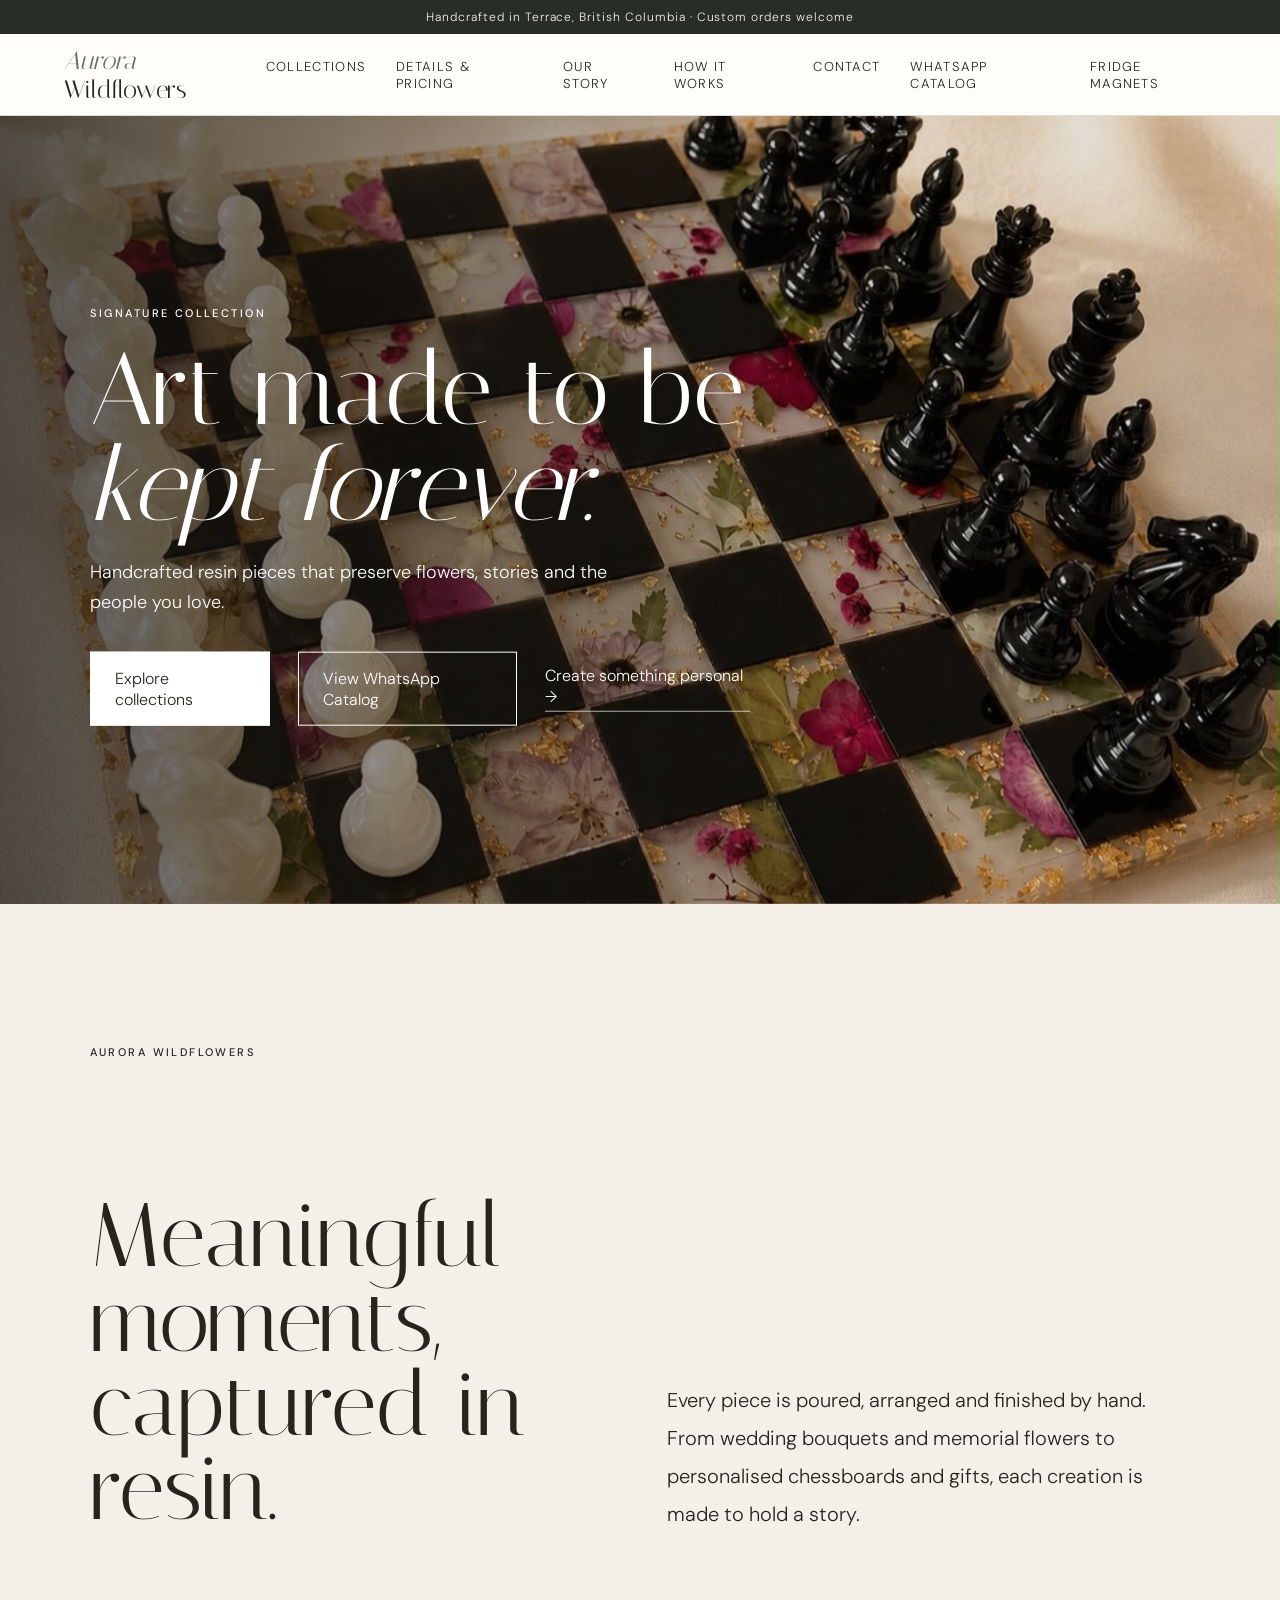
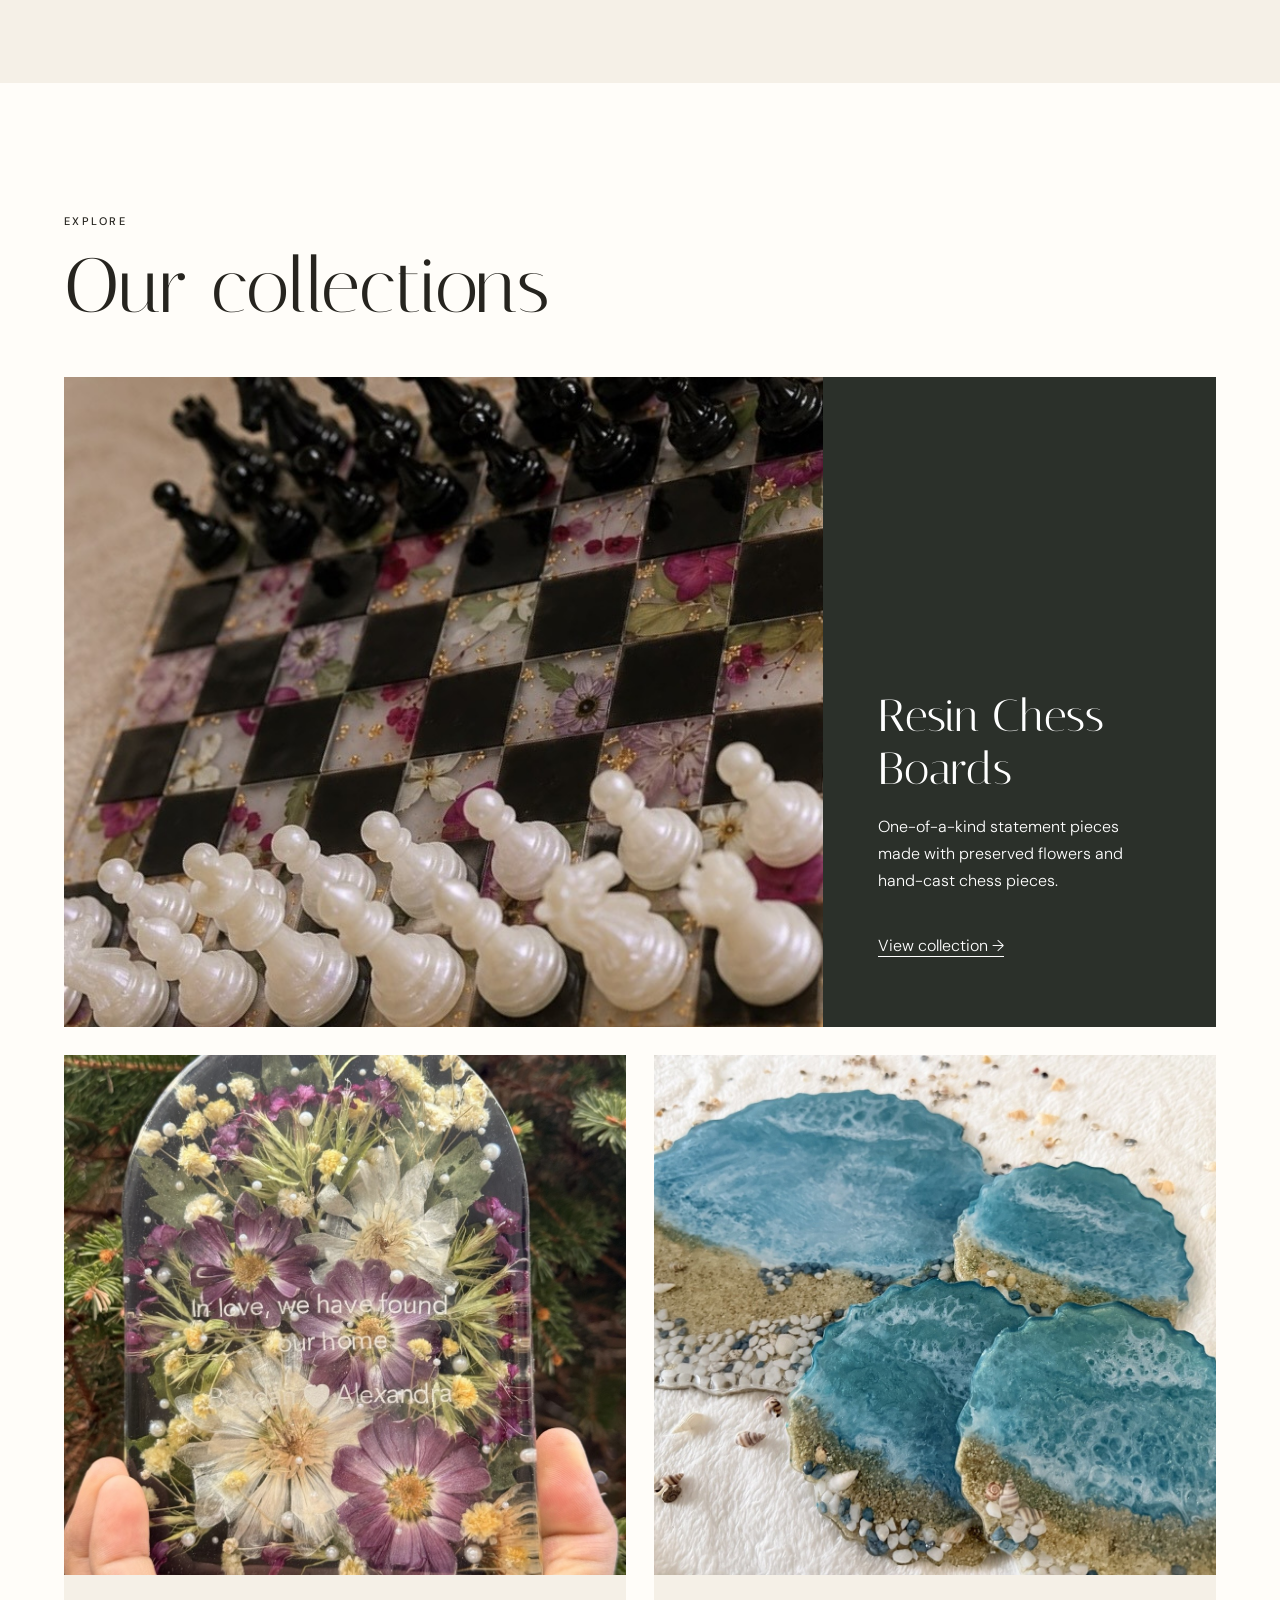
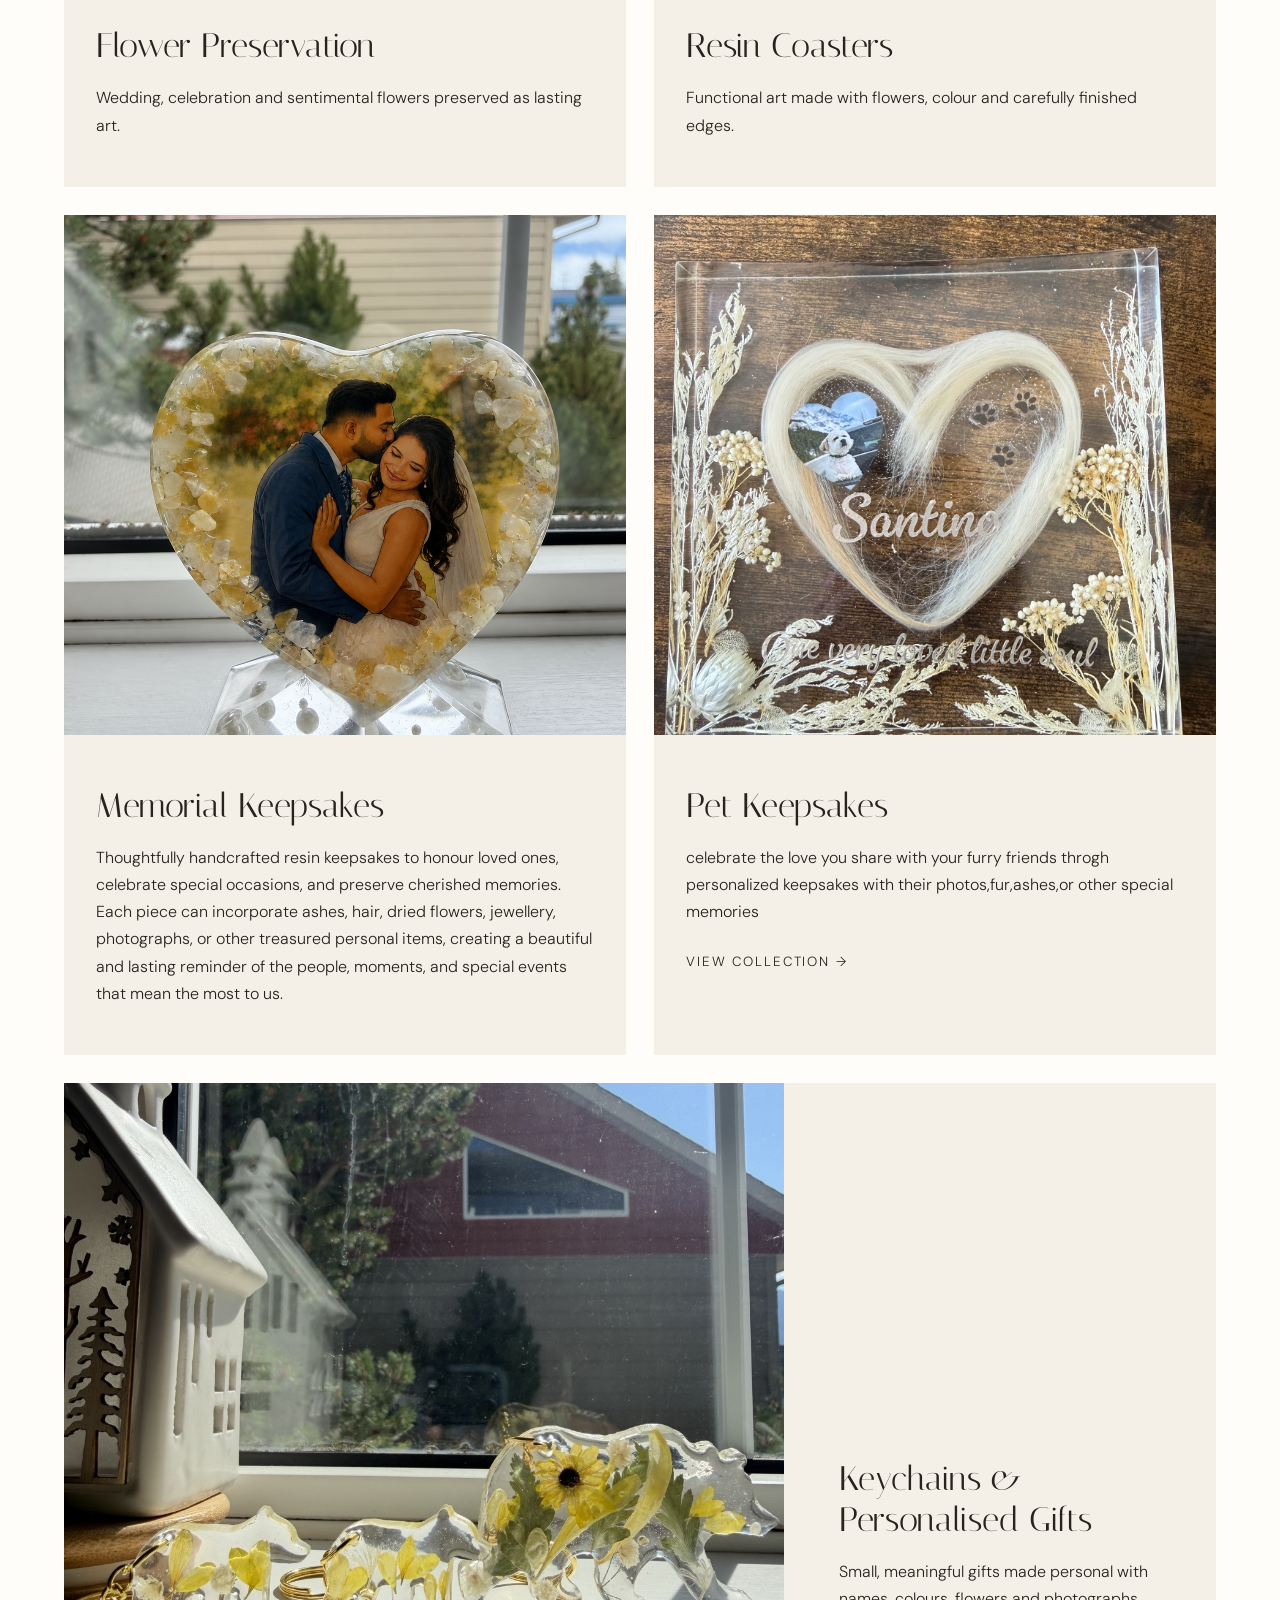
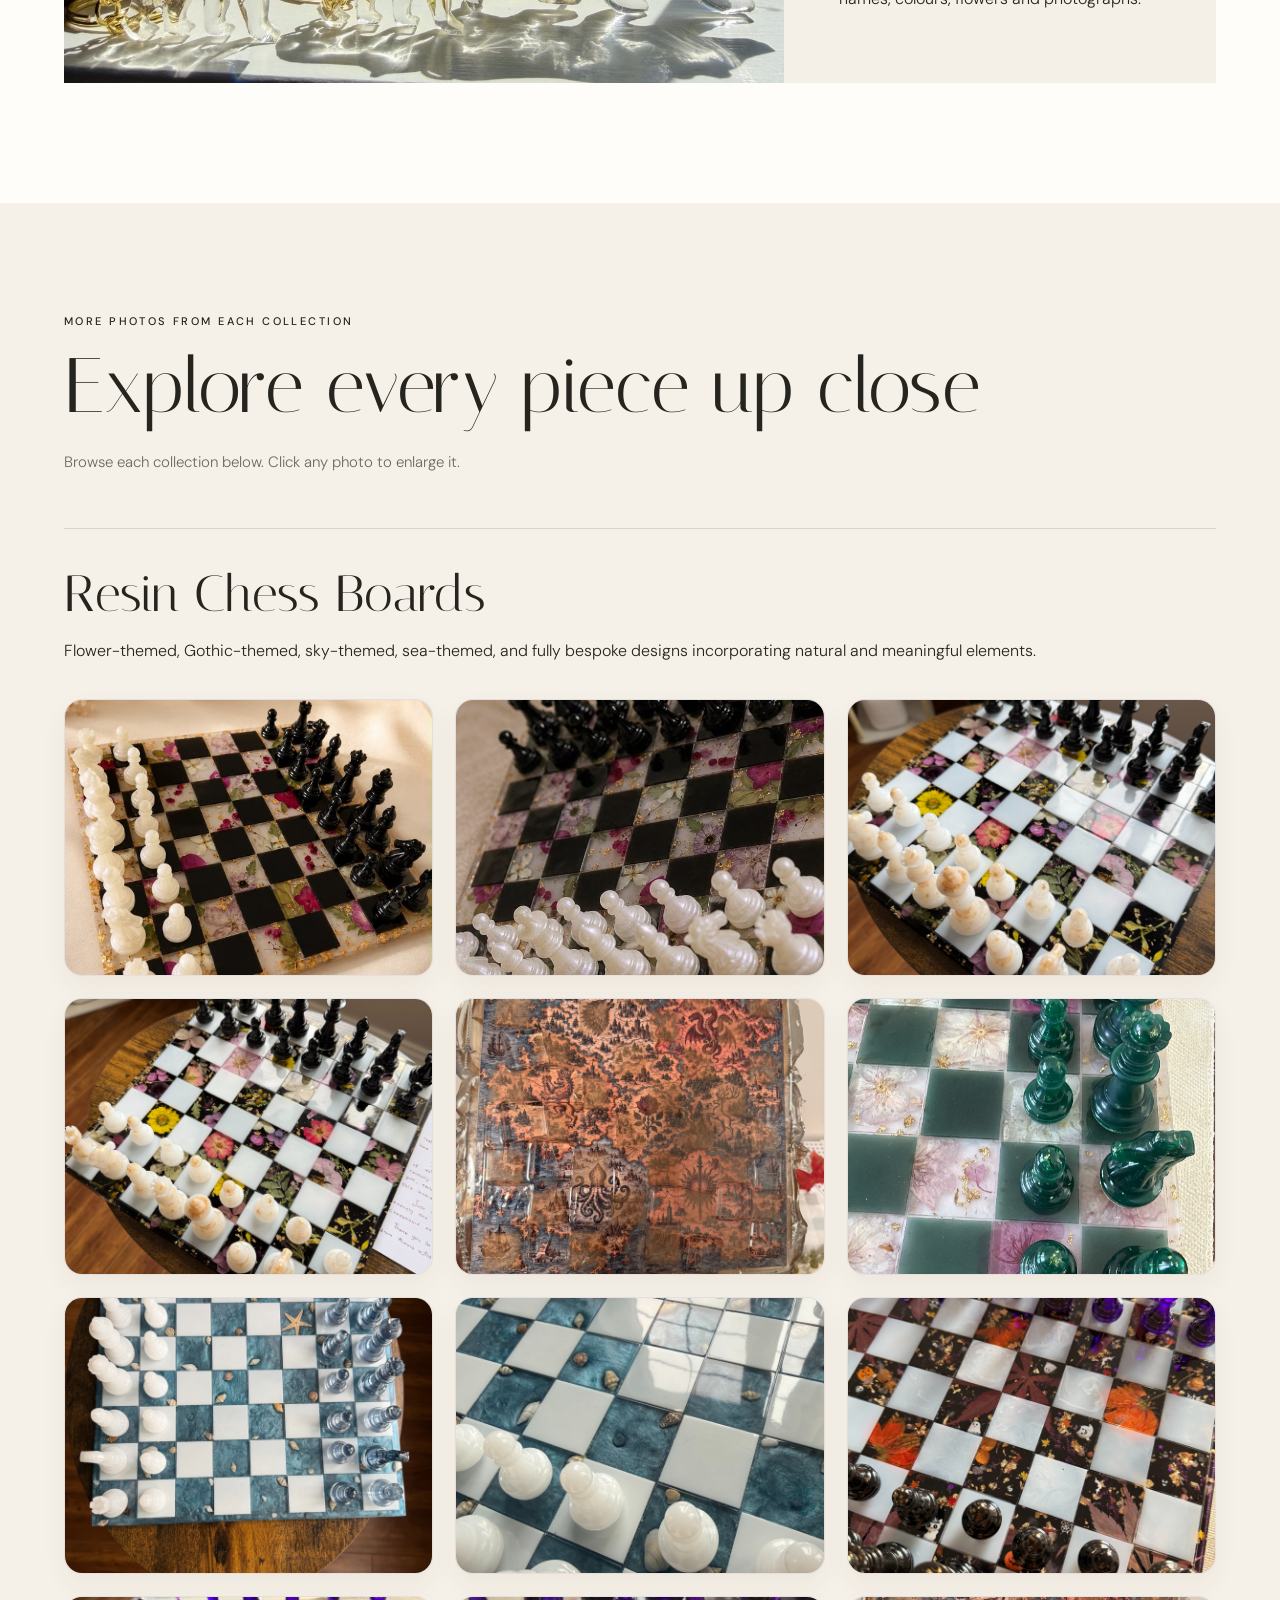
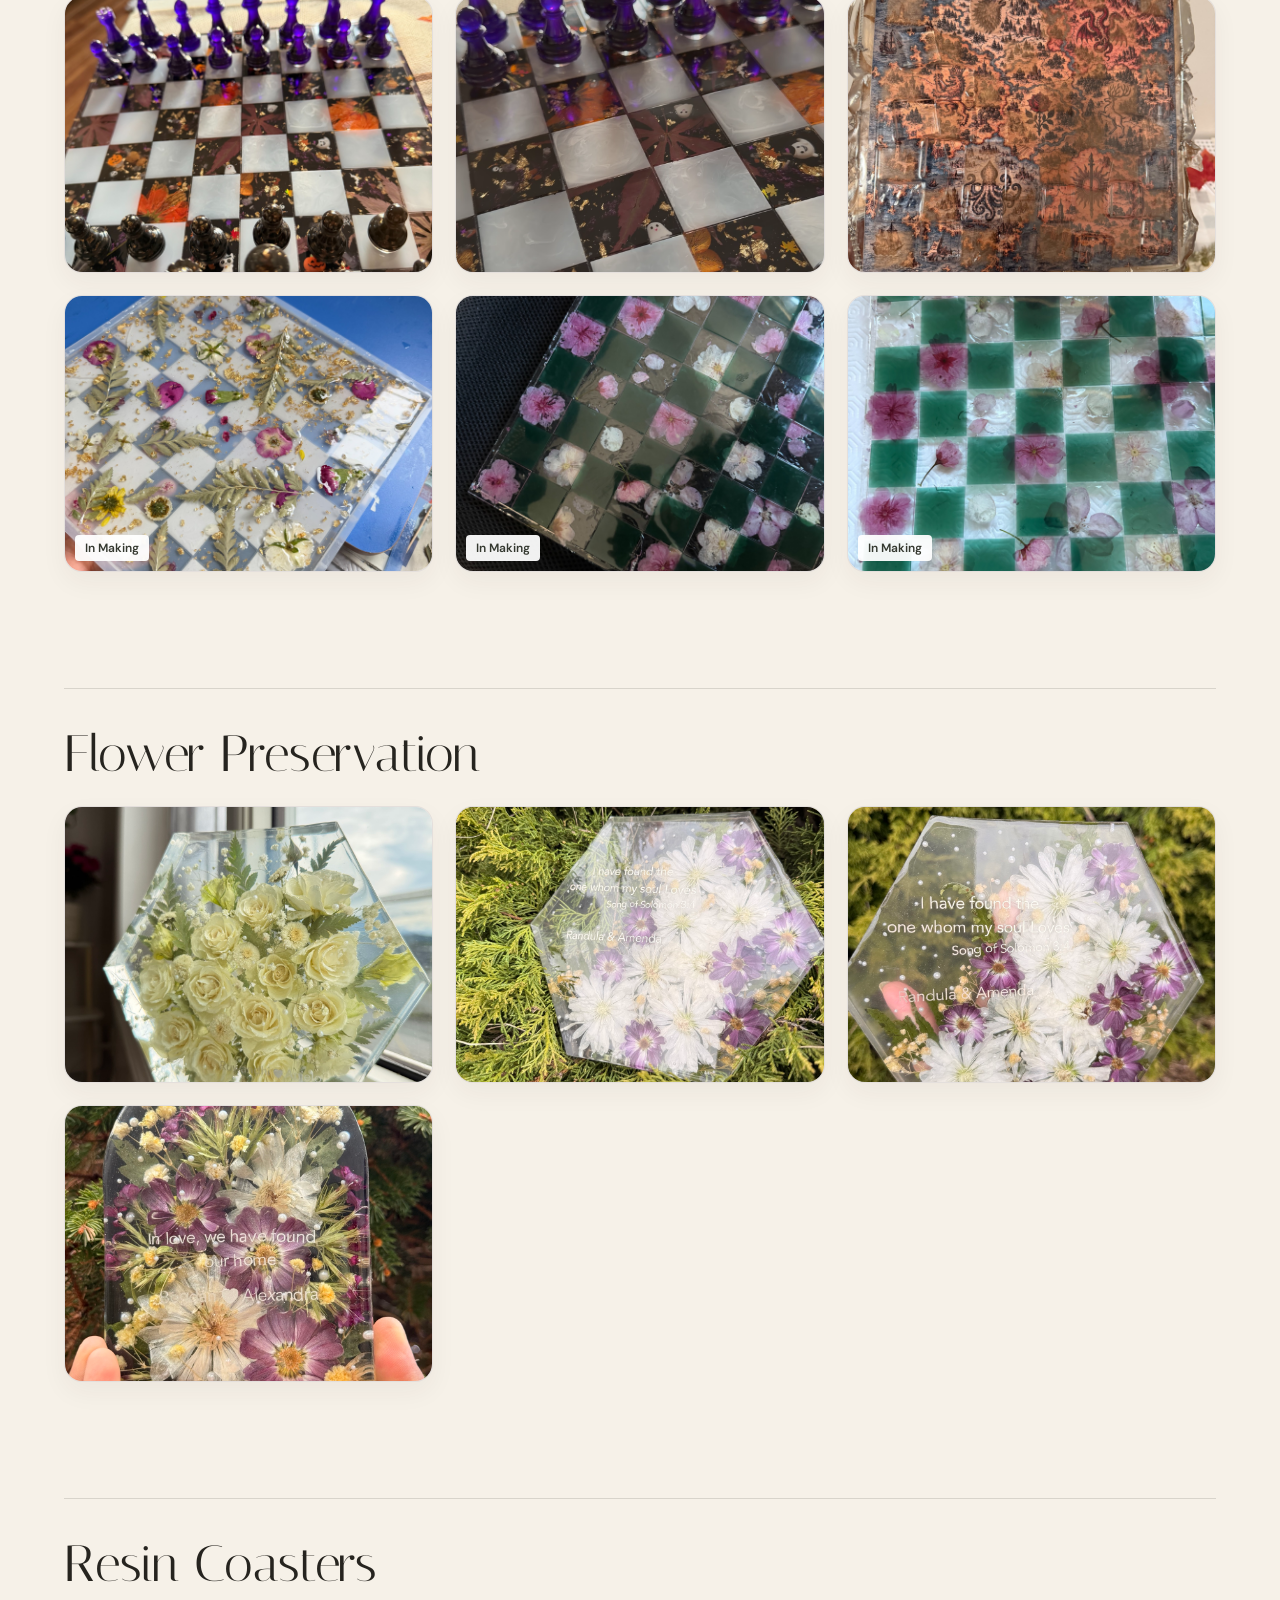
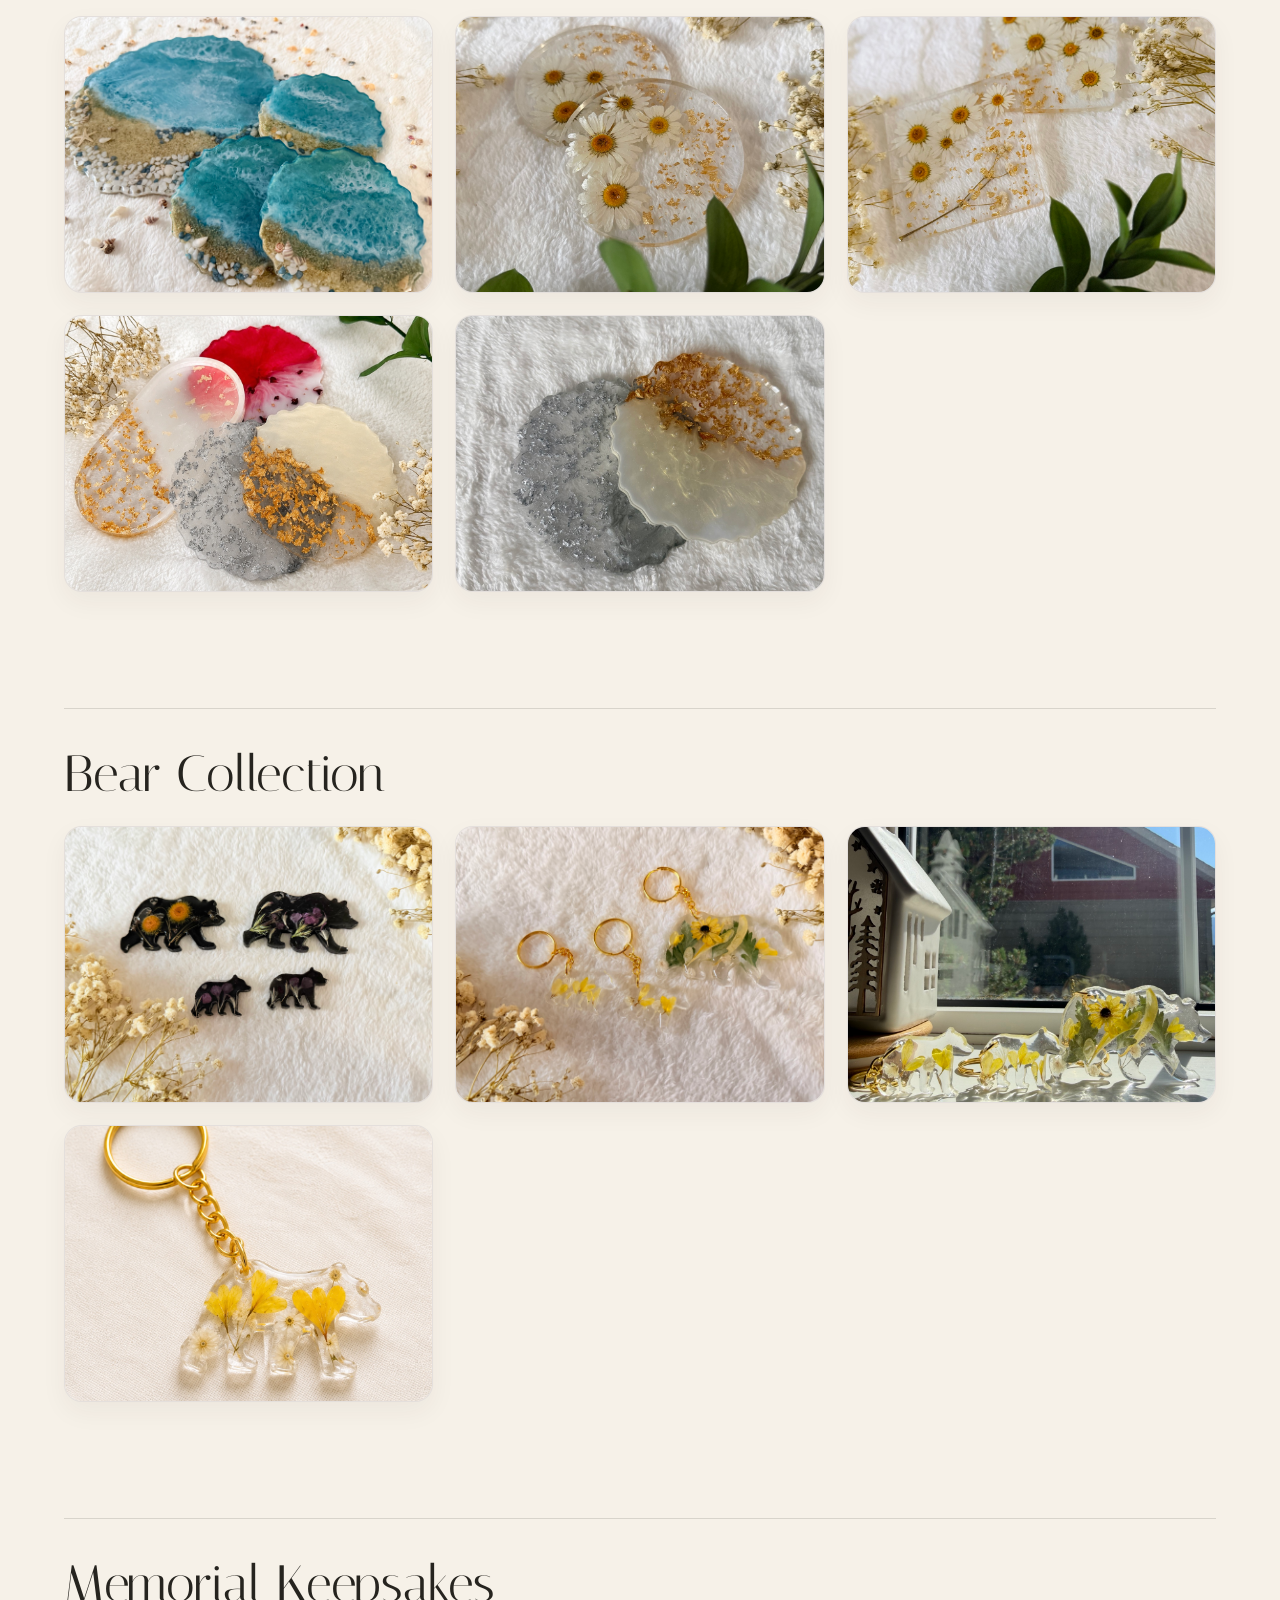
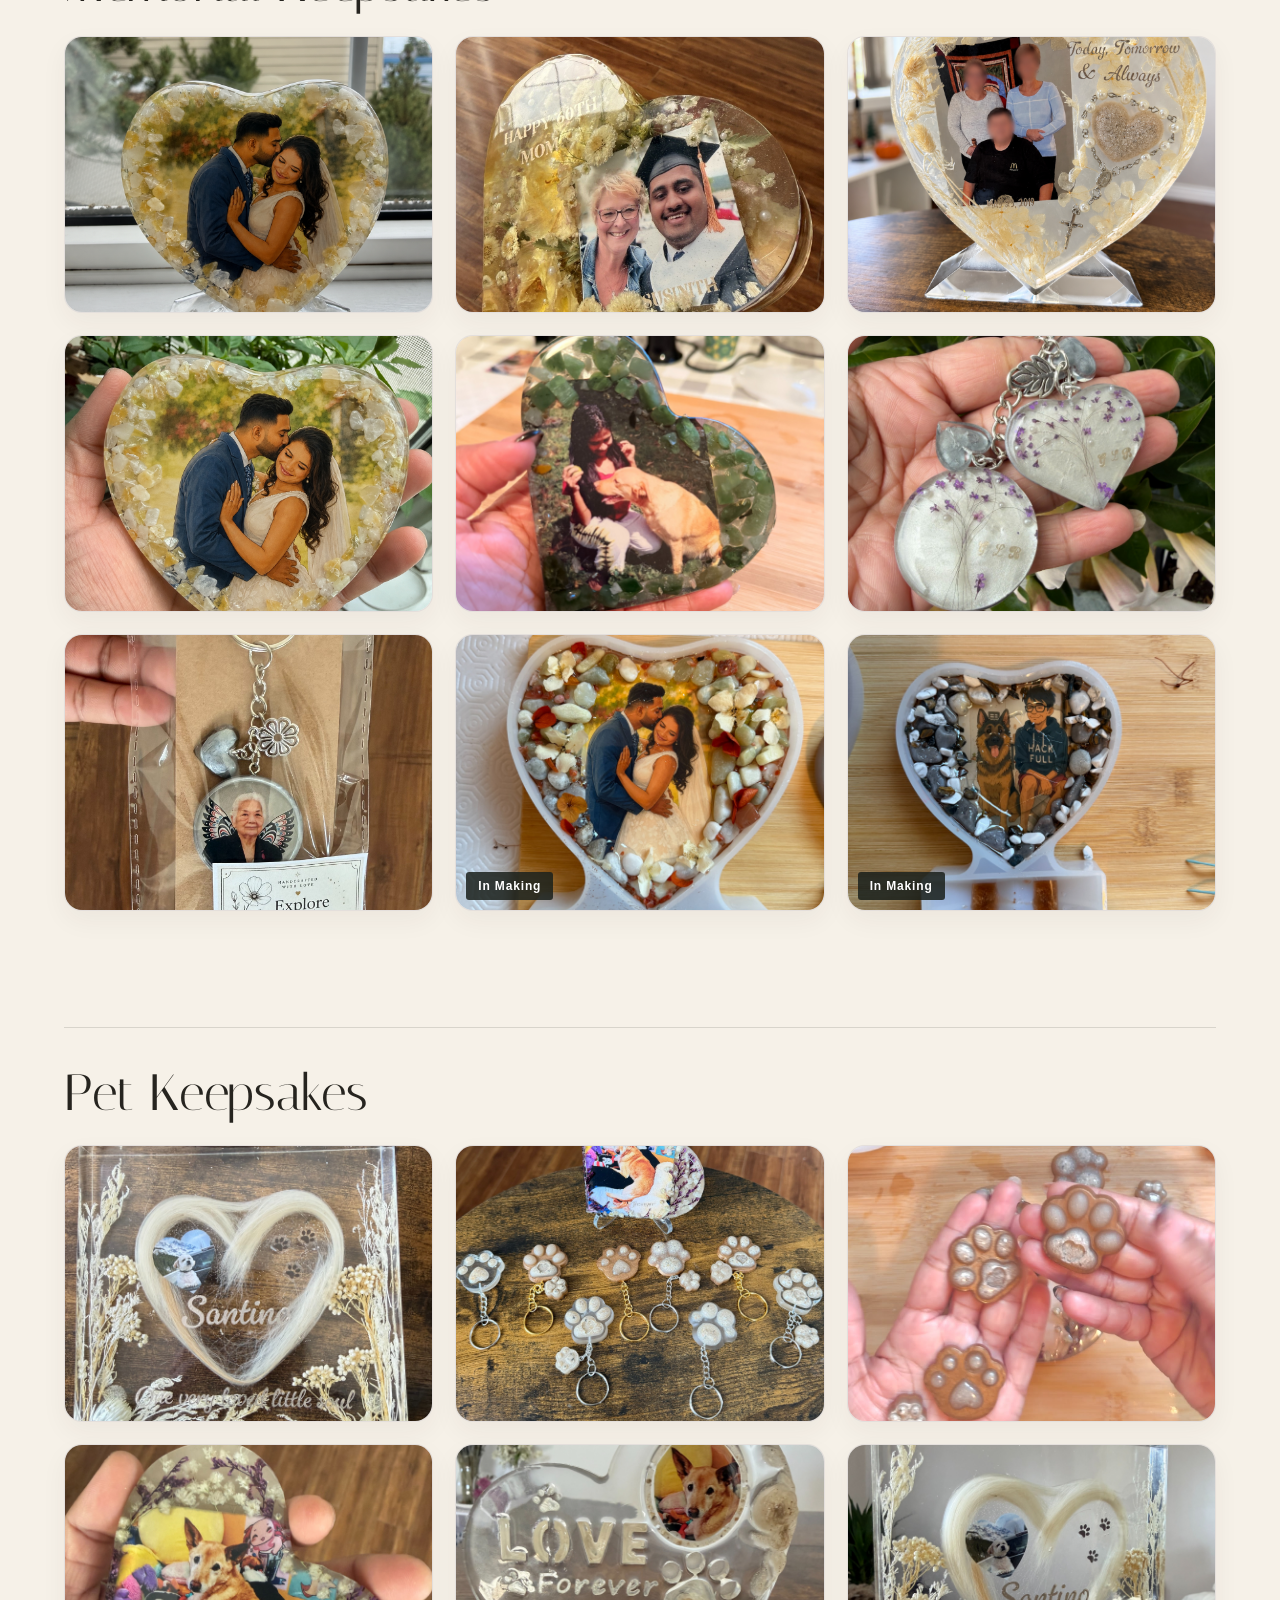
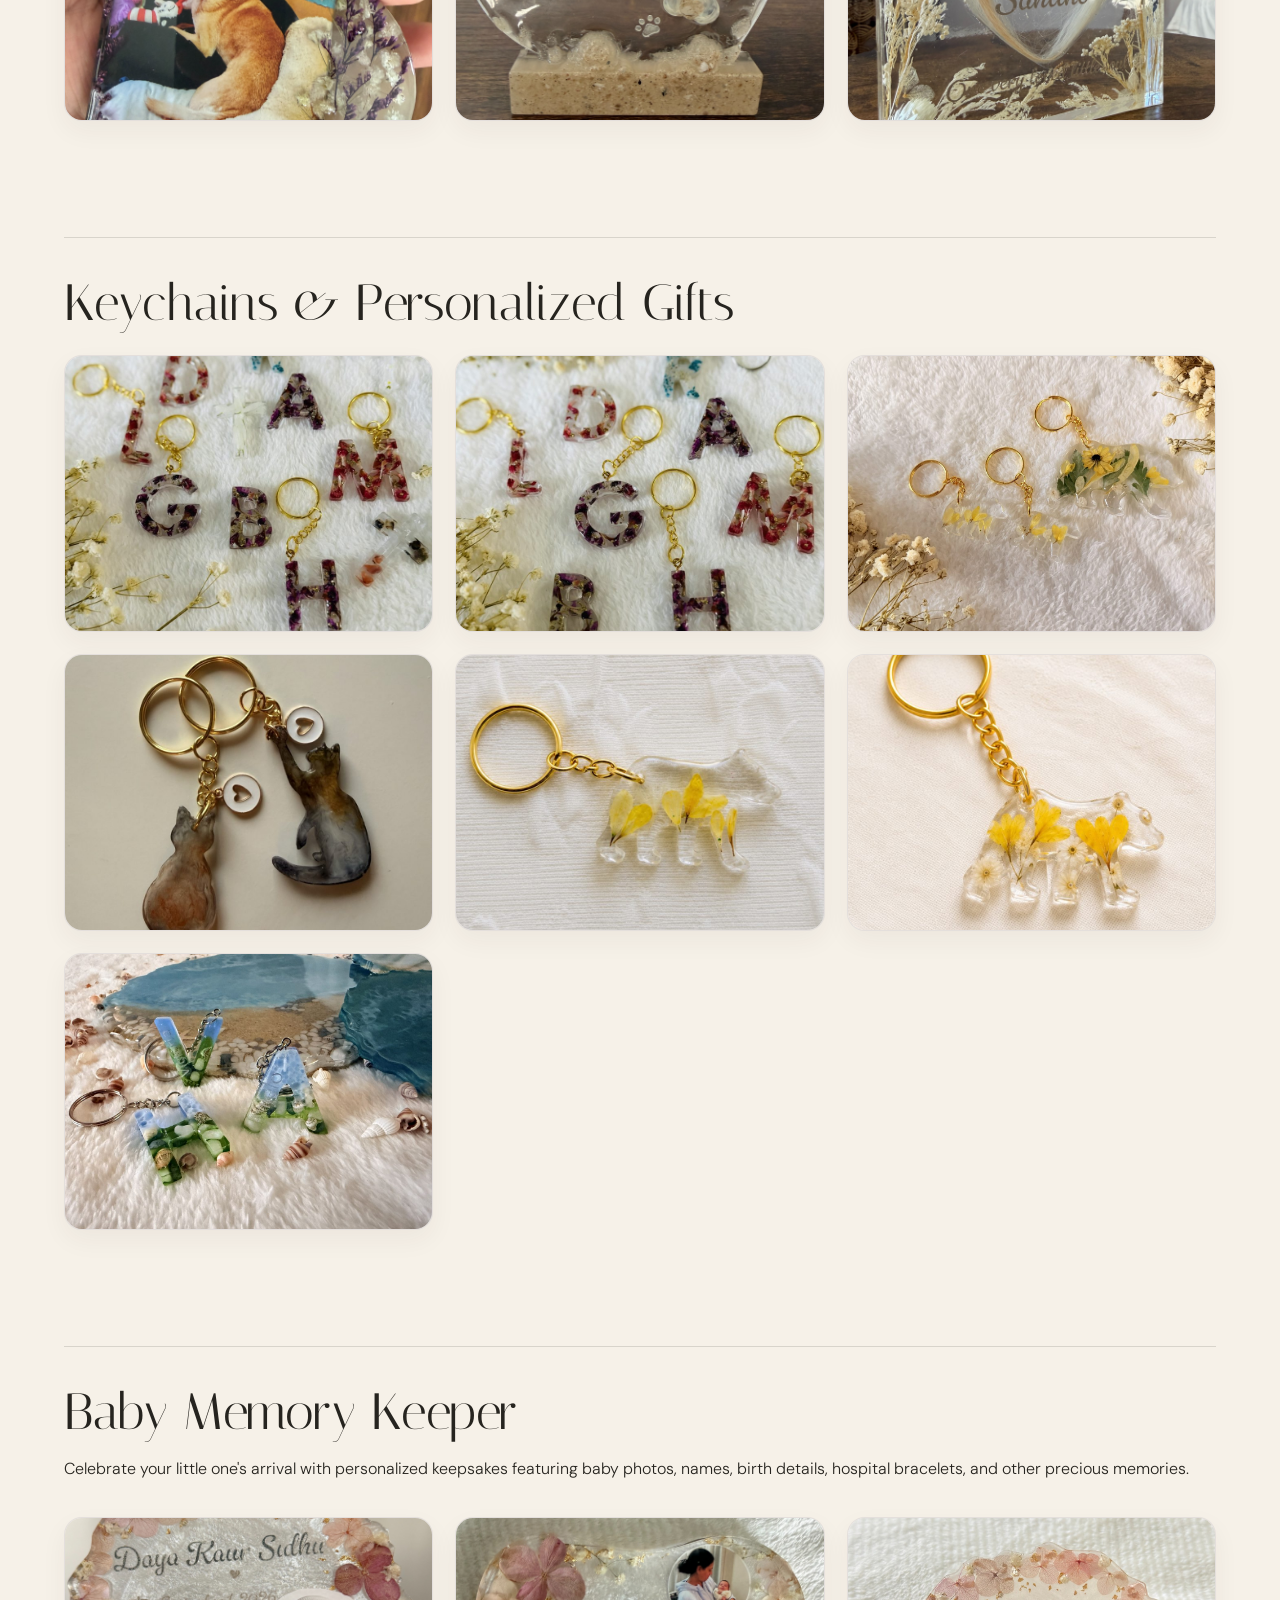
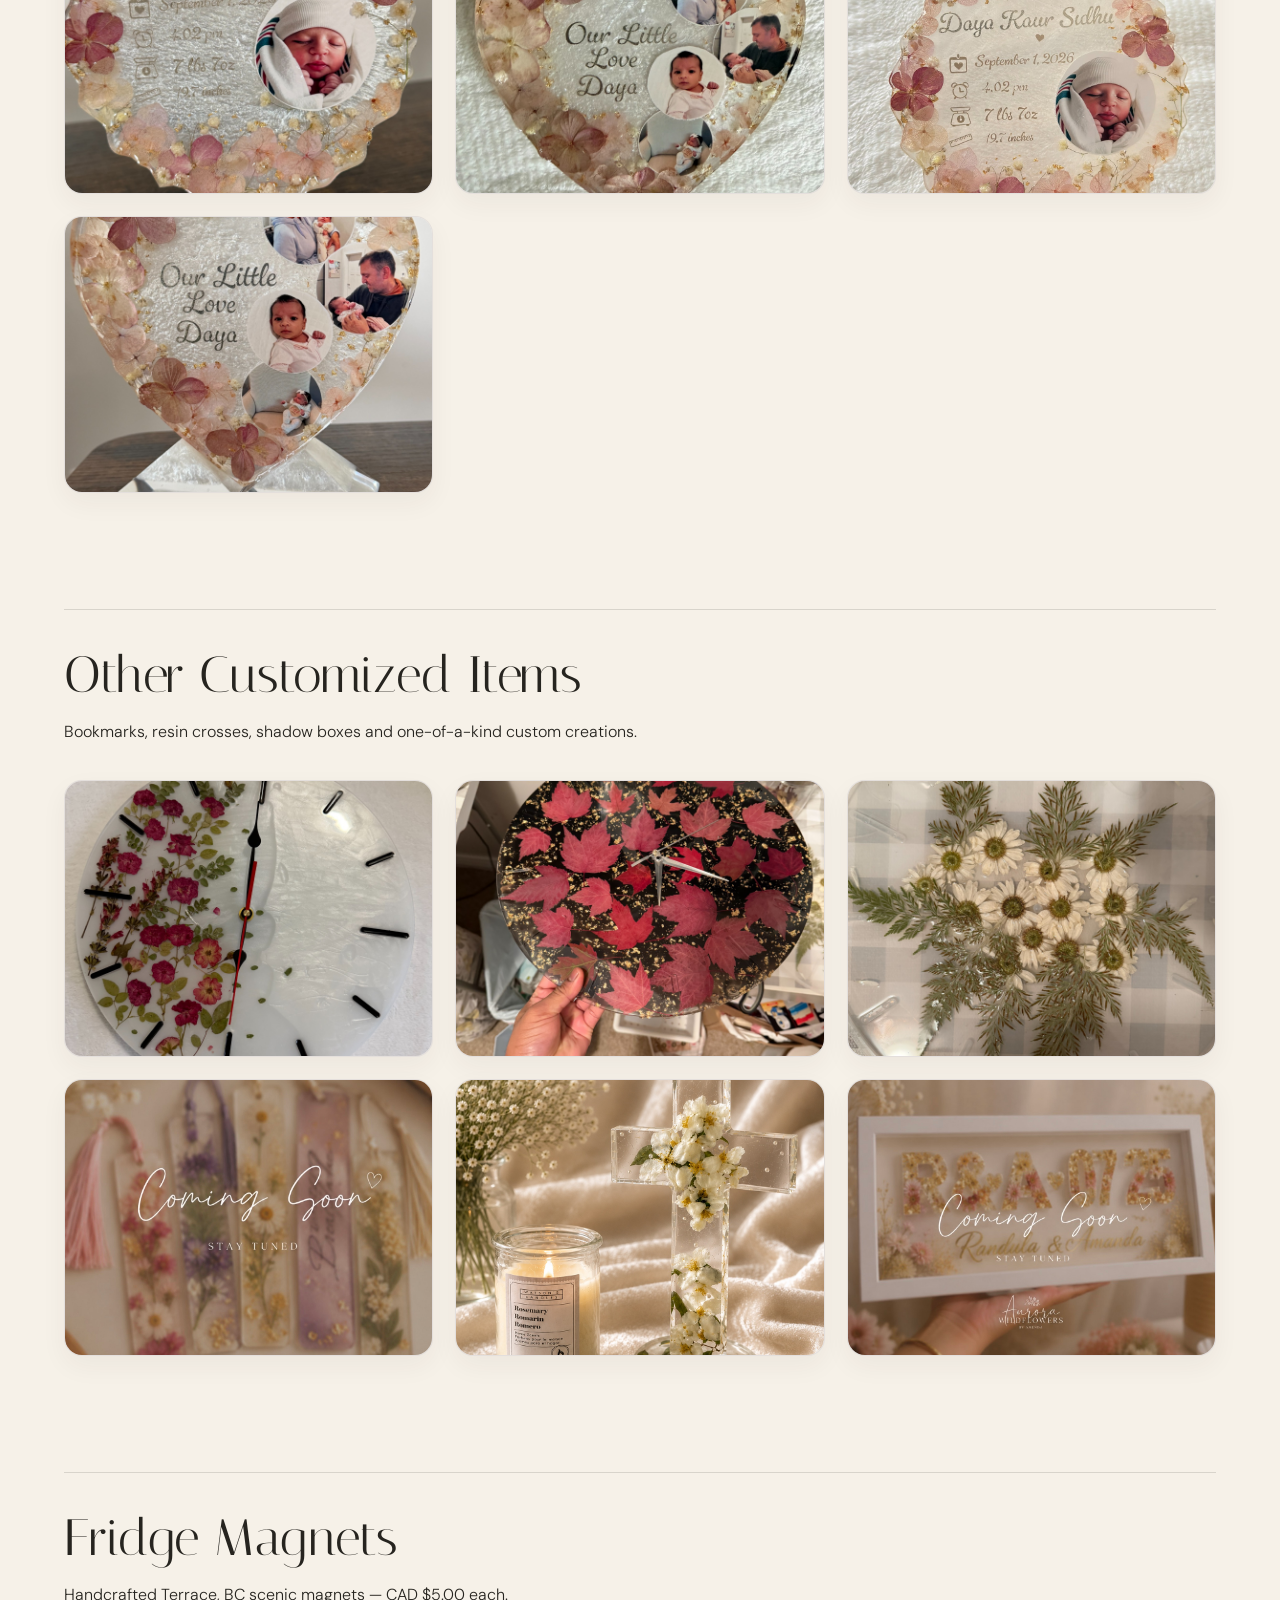
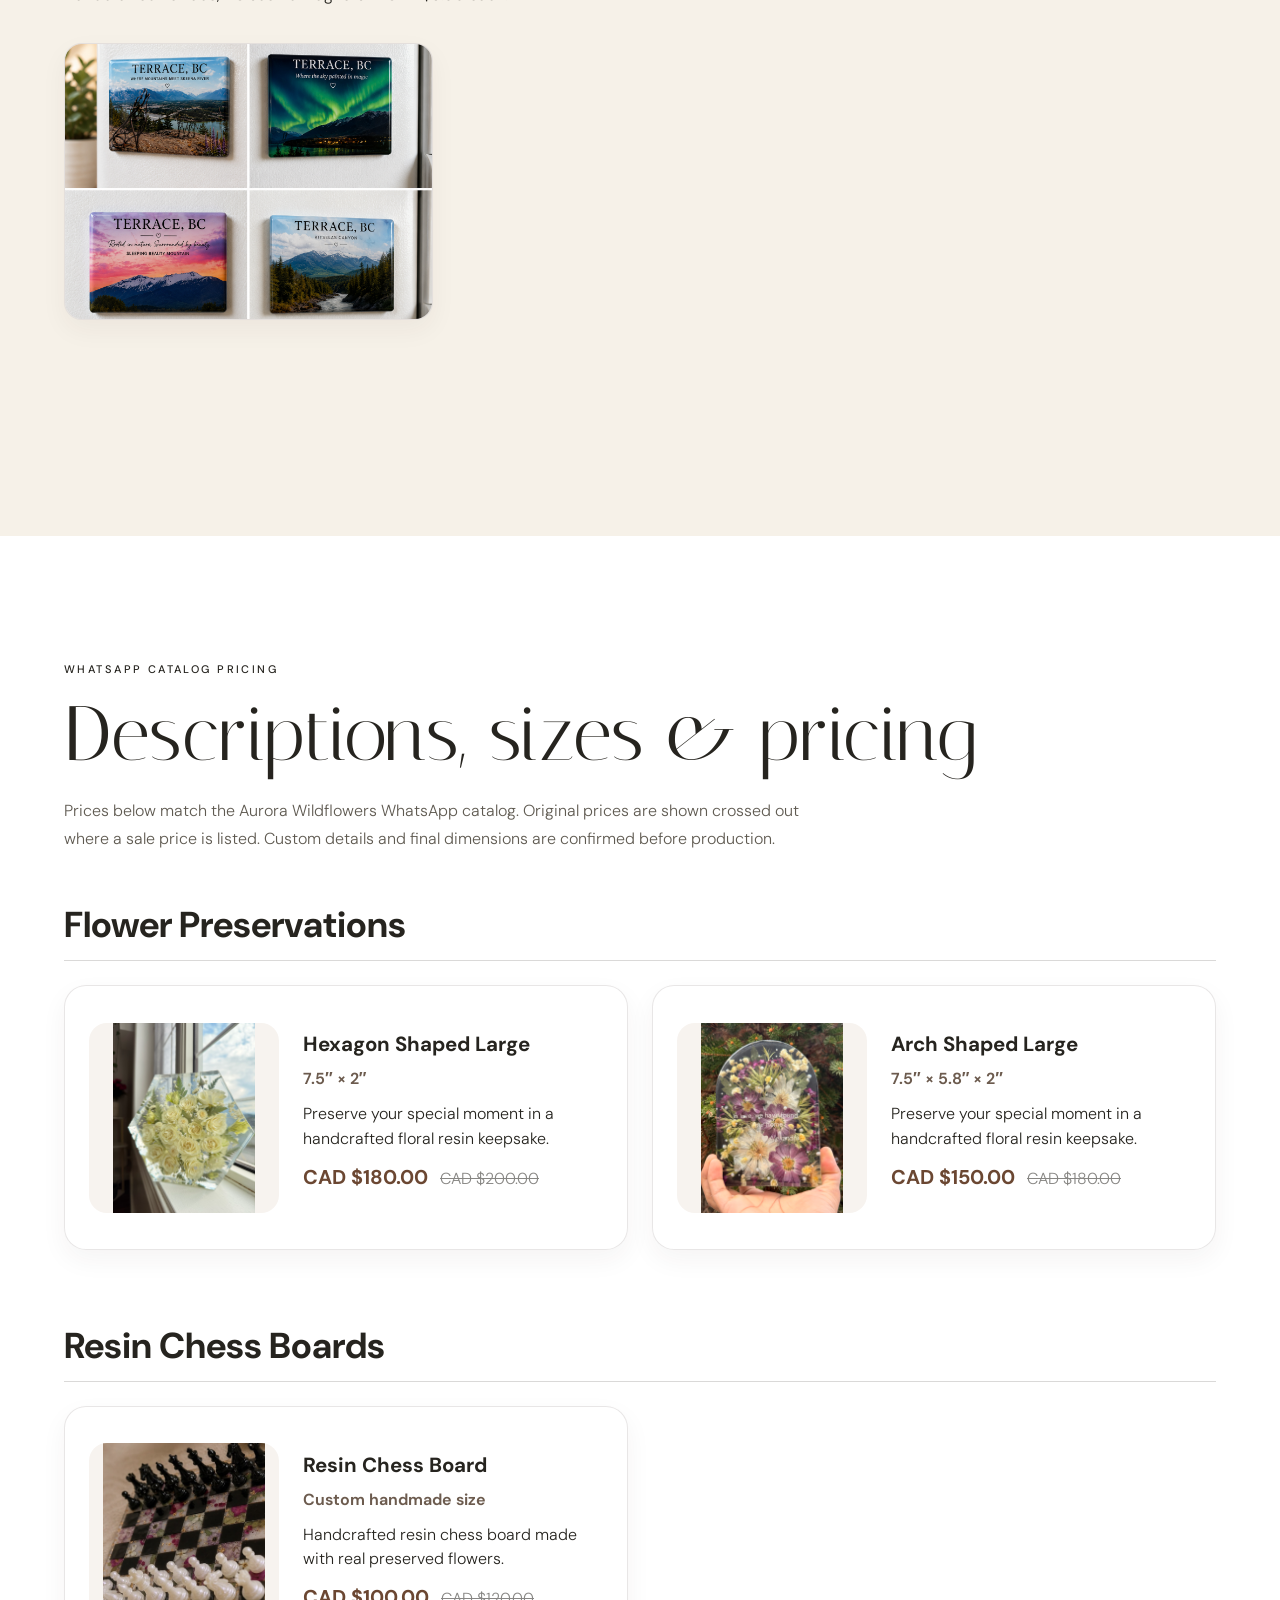
==== commit 436d9b3d: "Update index.html" ====
--- a/index.html
+++ b/index.html
@@ -55,7 +55,7 @@
 @media(max-width:520px){.catalog-item{grid-template-columns:1fr}.catalog-item img{height:220px}.catalog-item-body{padding:18px}.catalog-price{flex-wrap:wrap}}
 </style>
 
-&lt;!-- Product detail cover photos matched to their correct collections --&gt;
+
 <style>
 .collection-gallery-title span, .collection-photo figcaption { display:none !important; }
 .collection-photo { margin:0; }
